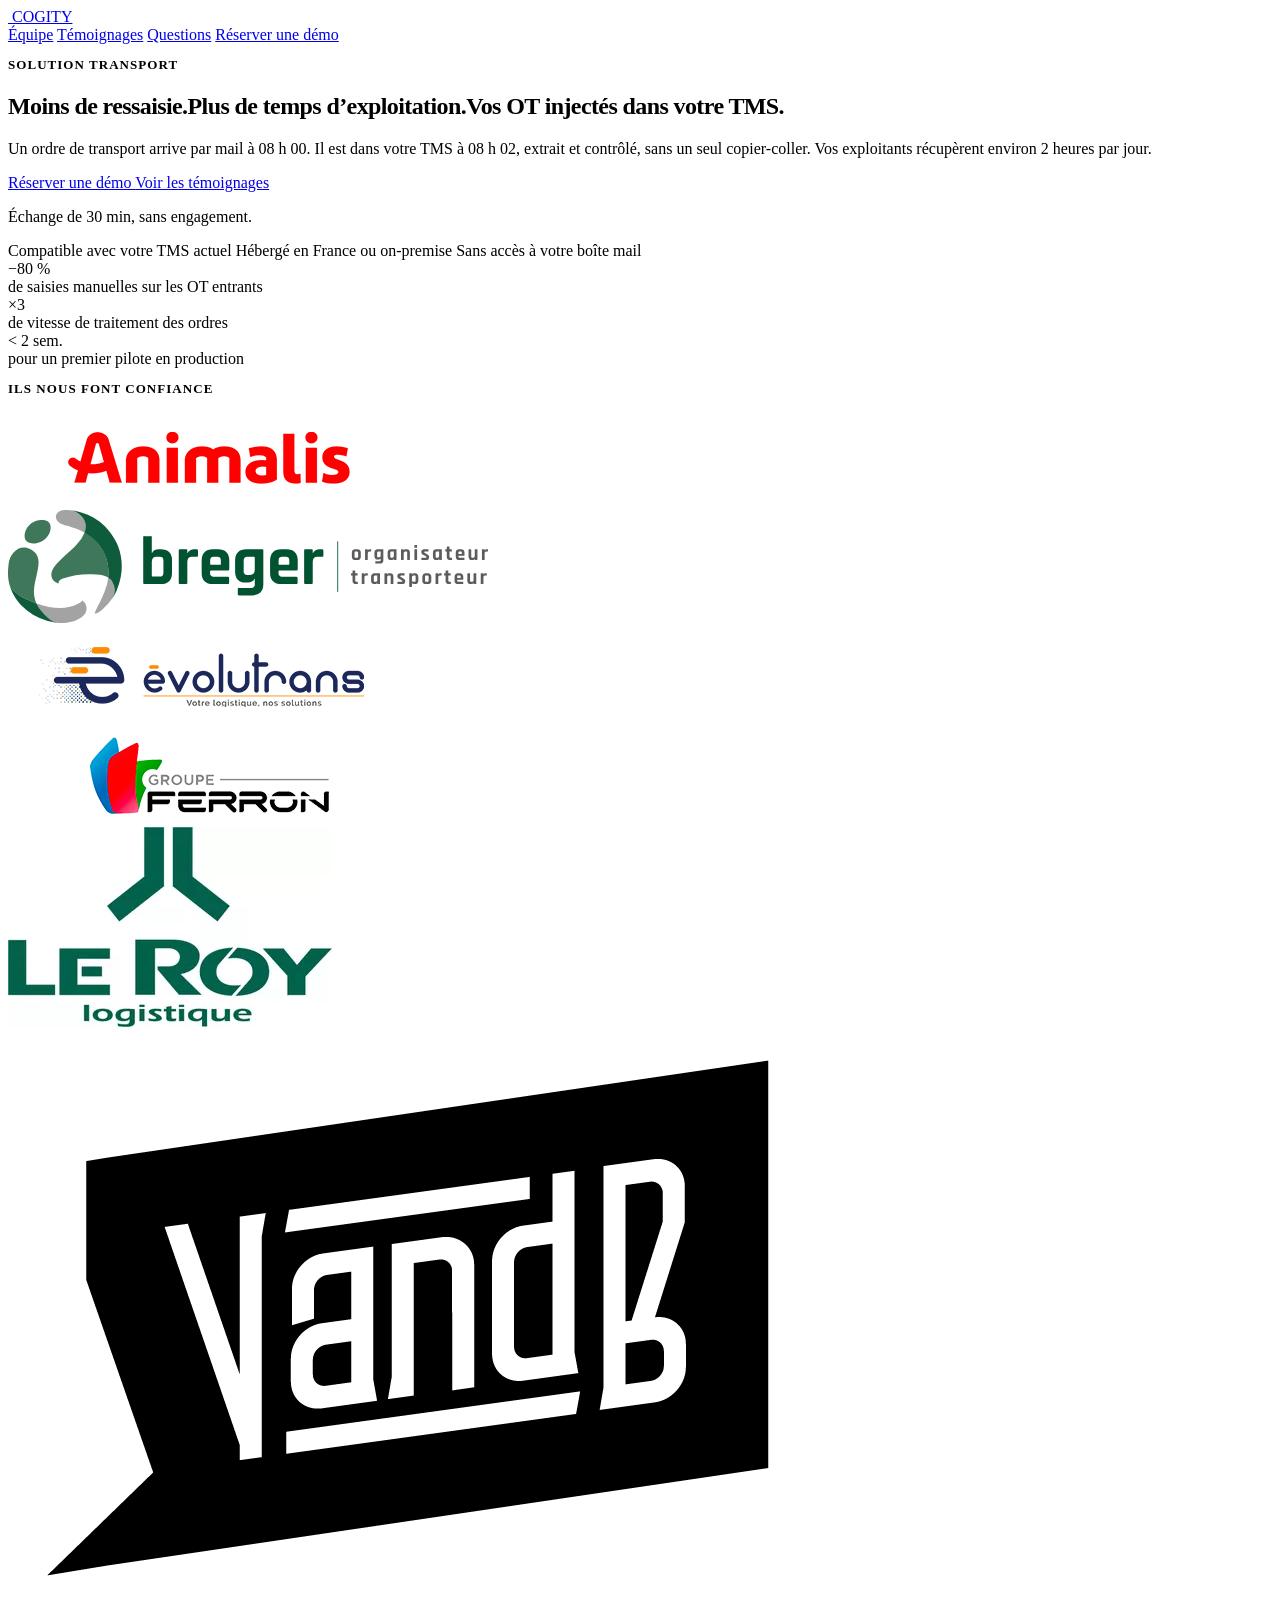
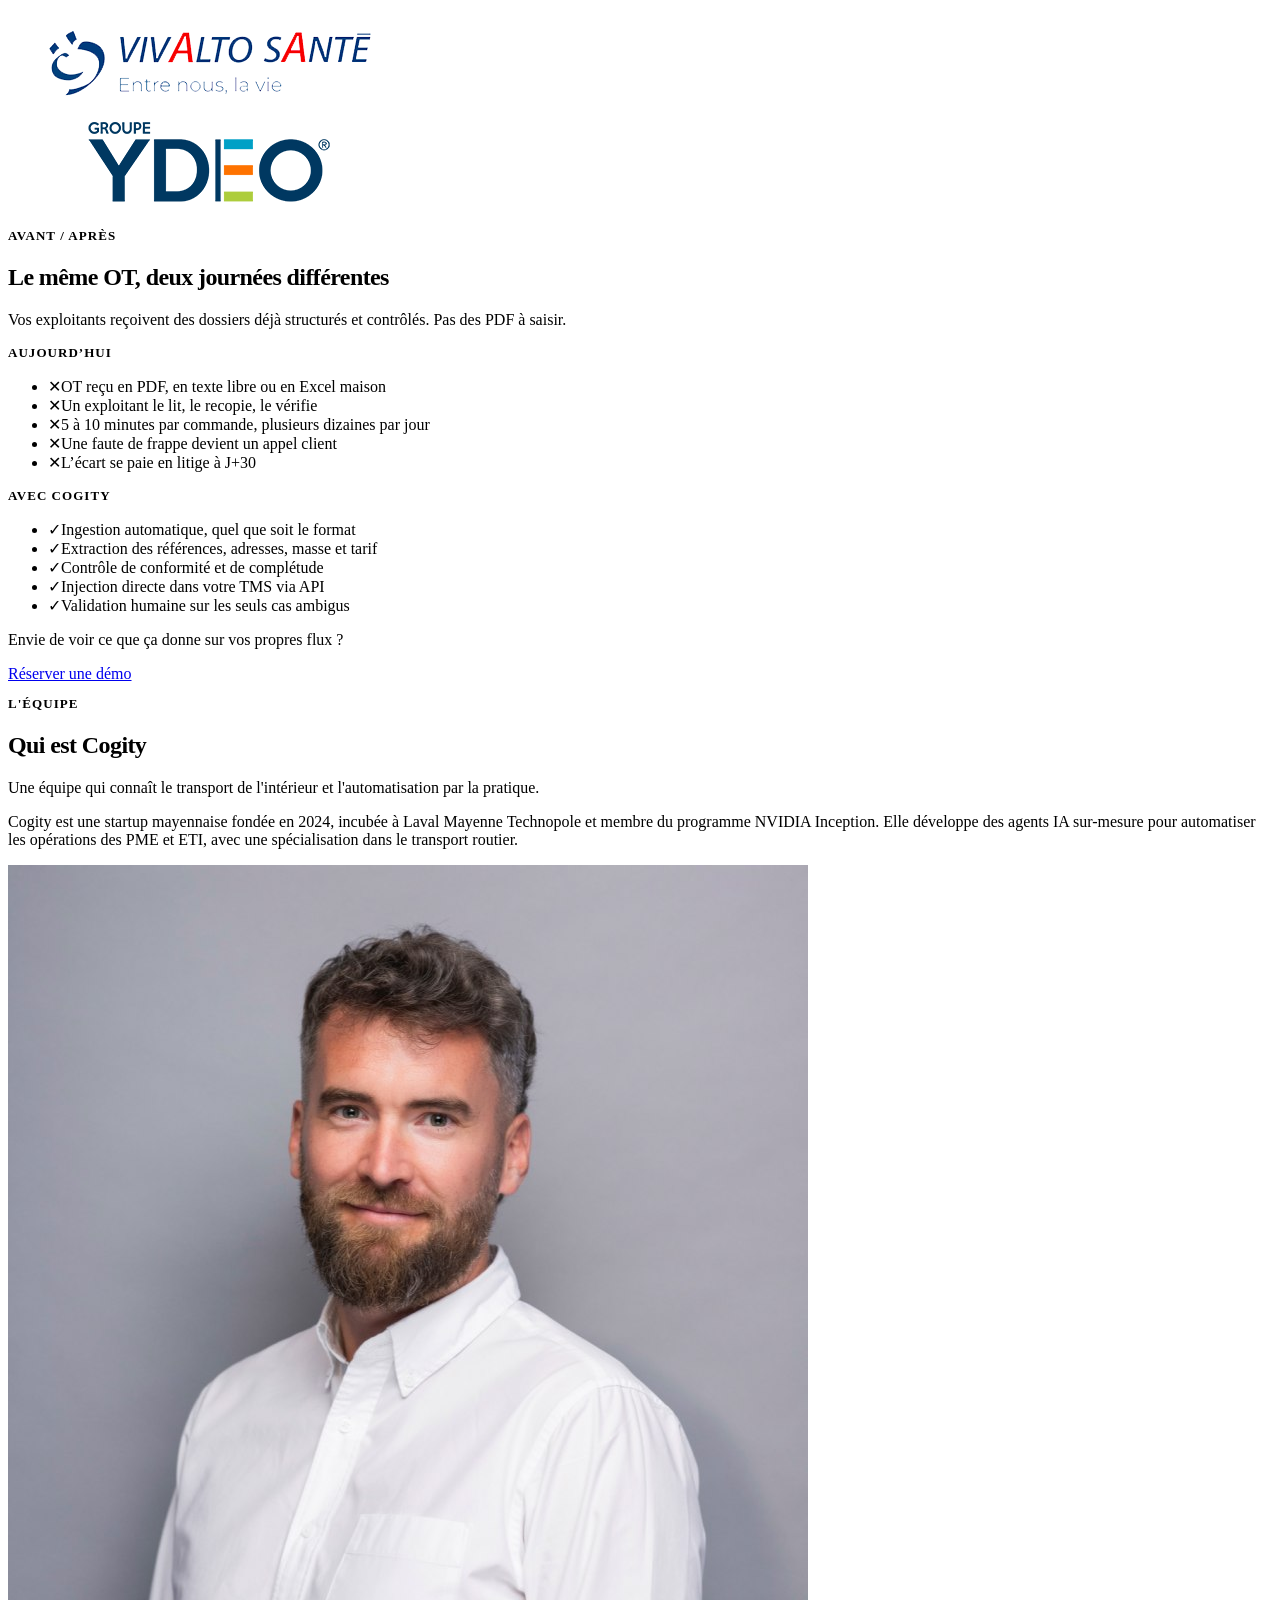
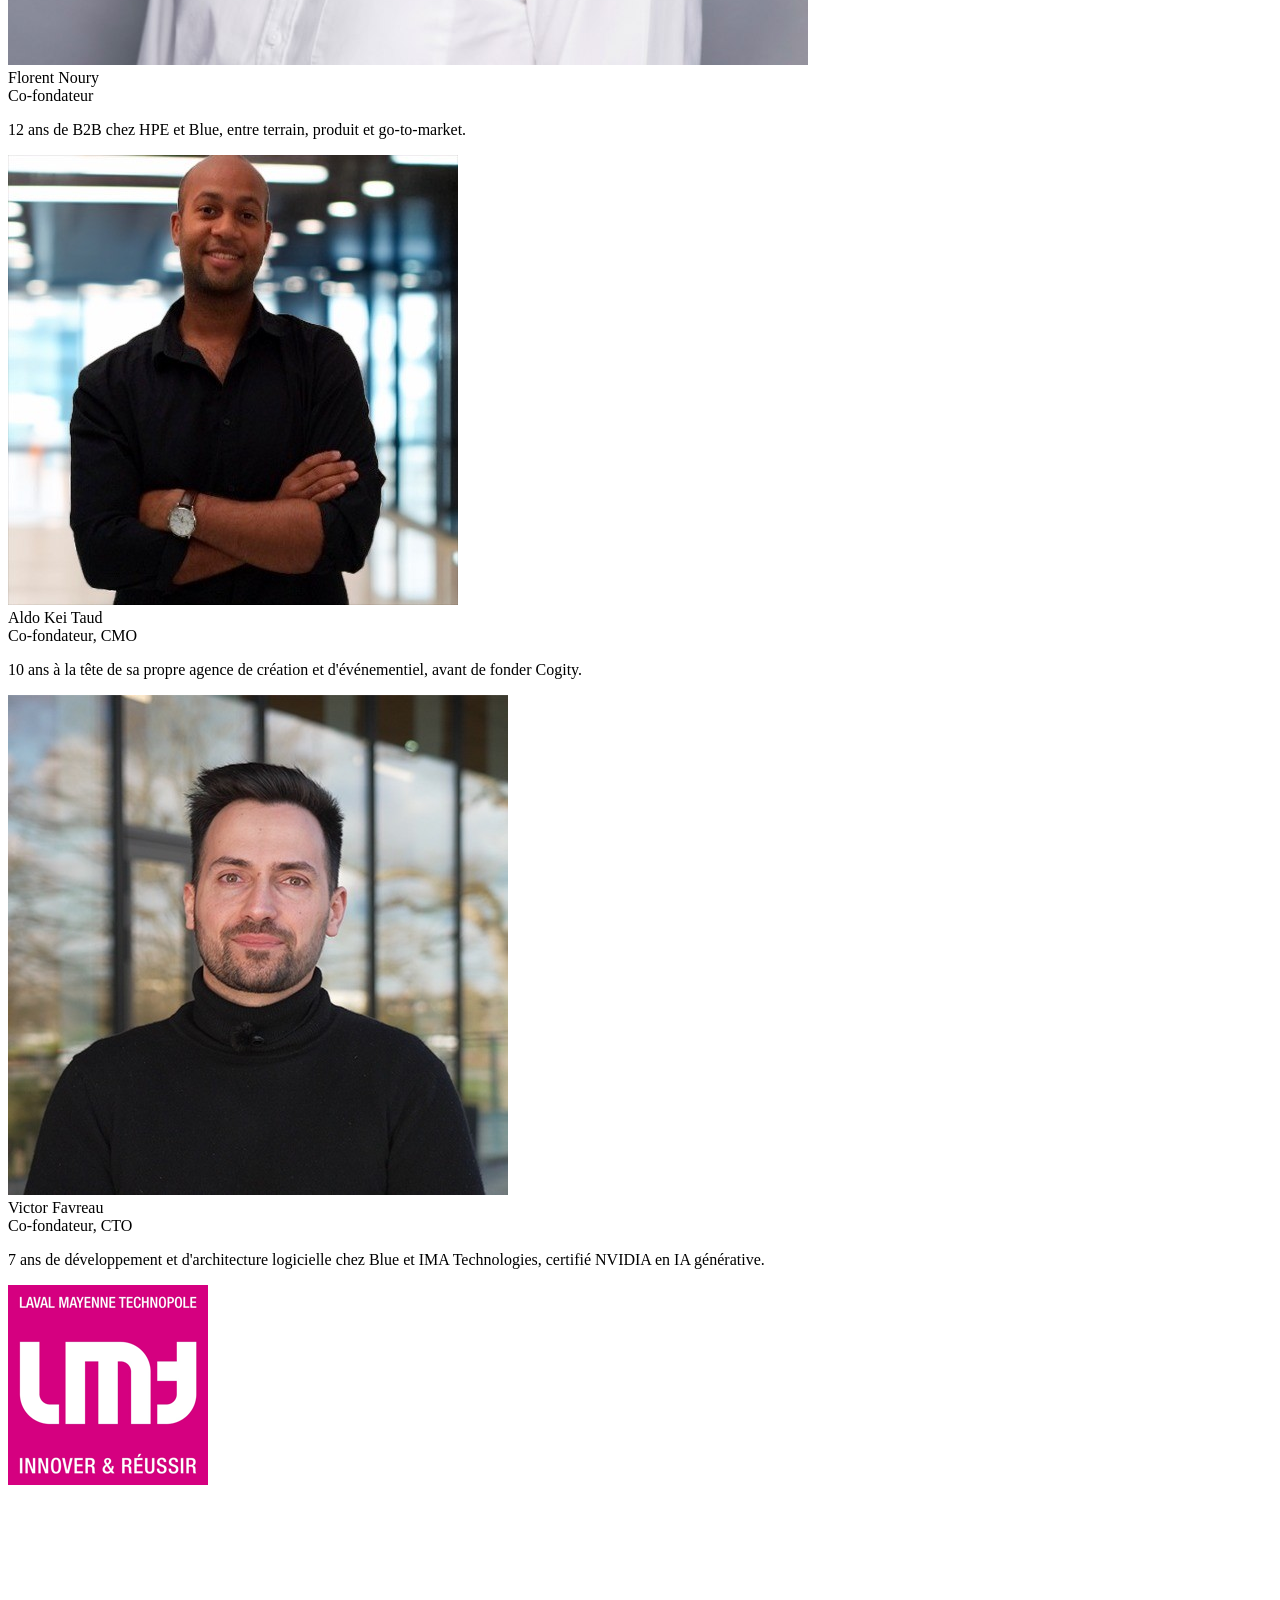
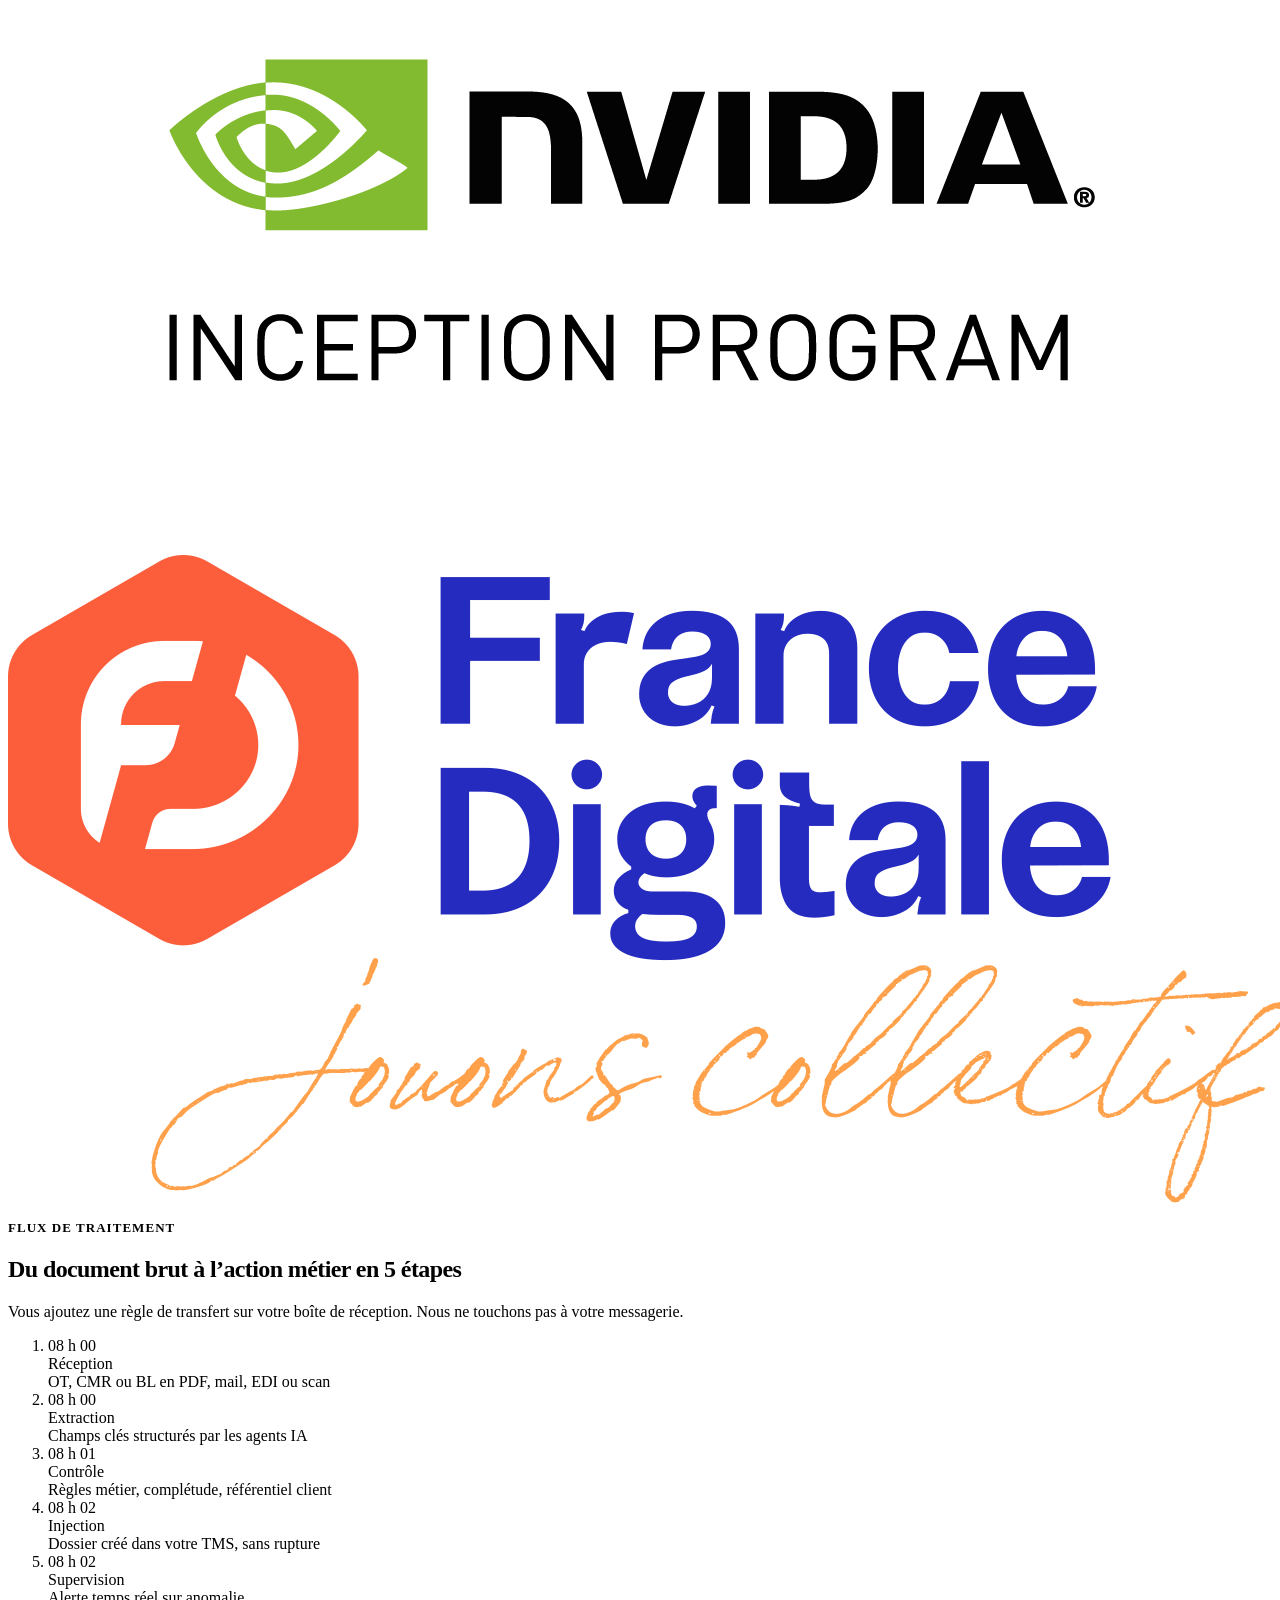
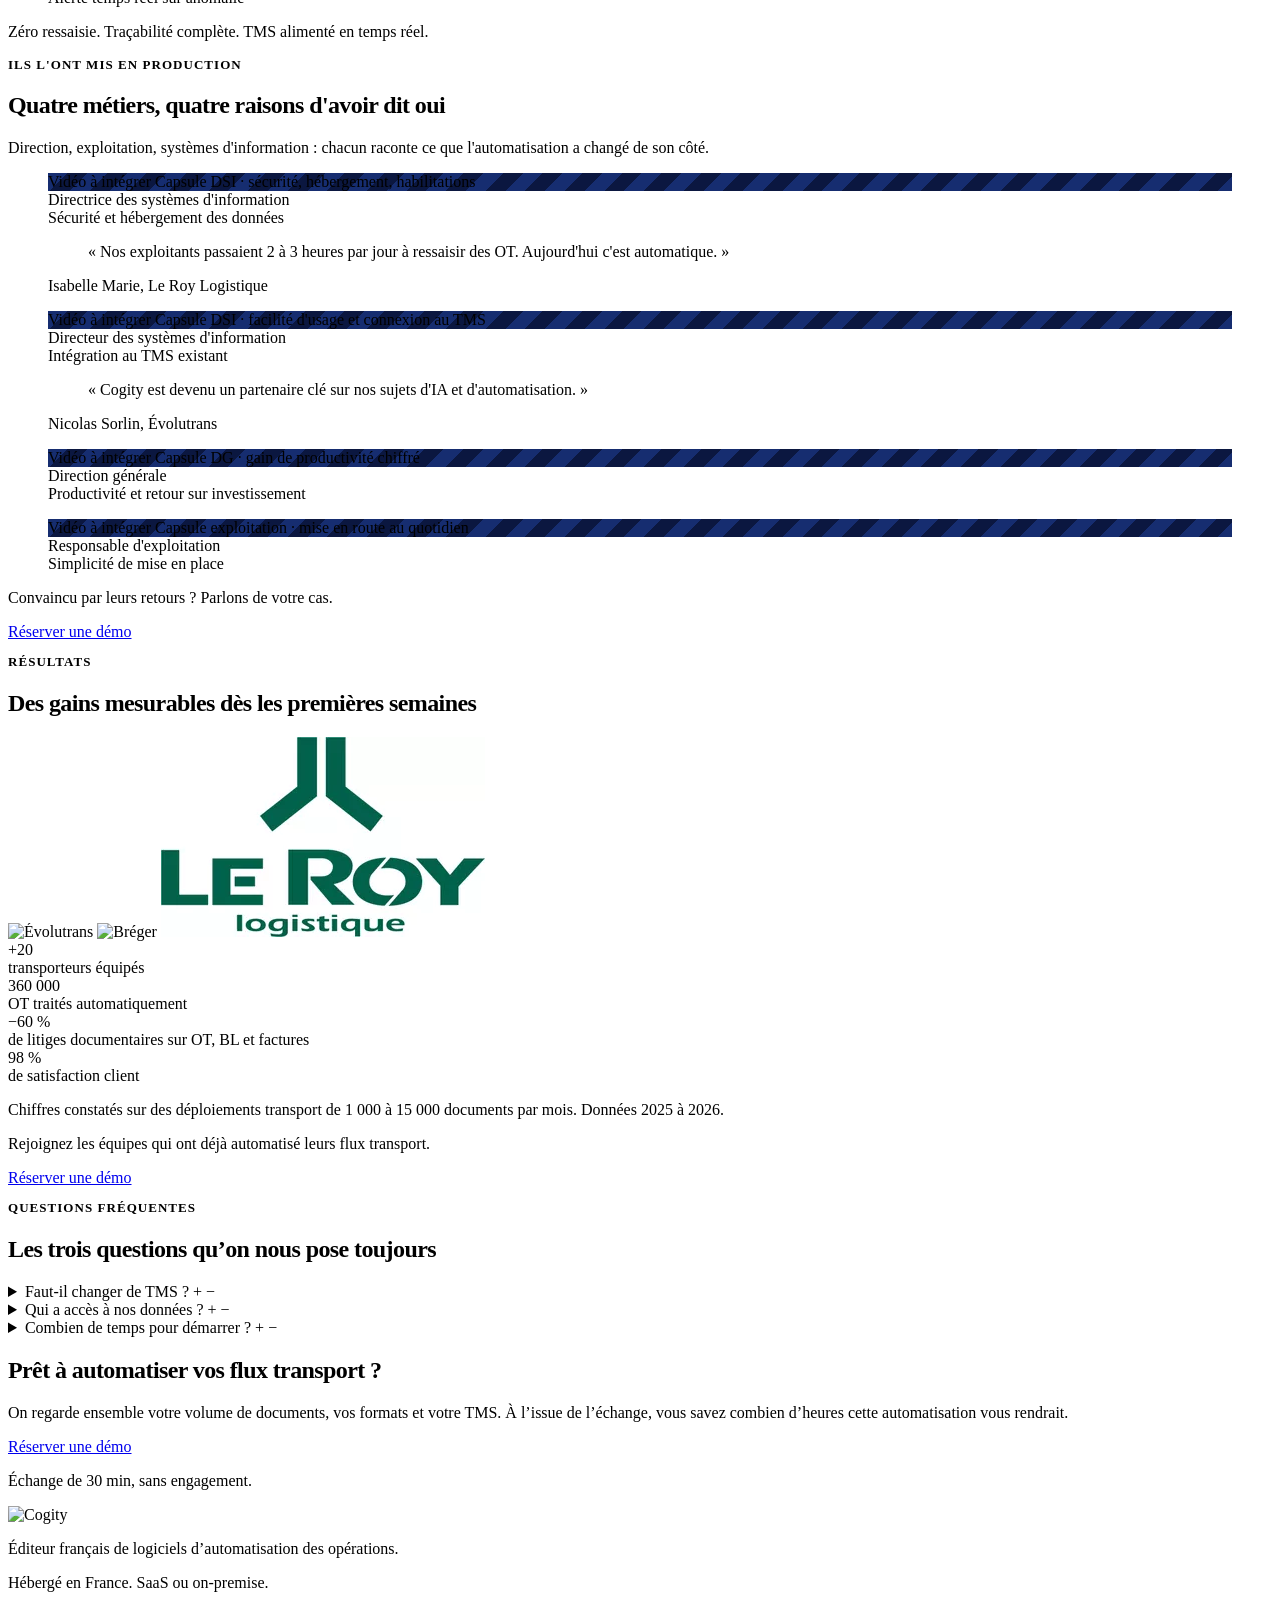
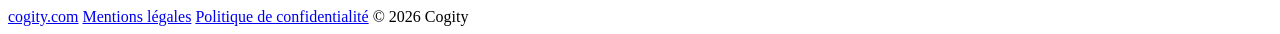
==== index.html @ 7bed0e31 "Remplace les badges texte de réassurance institutionnelle par les vrais logos Laval Mayenne Technopo" ====
<!DOCTYPE html>
<html lang="fr">
<head>
<meta charset="utf-8">
<meta name="viewport" content="width=device-width, initial-scale=1">
<title>Automatisez vos ordres de transport | Cogity</title>
<meta name="description" content="Vos ordres de transport passent du mail au TMS sans ressaisie. 80 % de saisie manuelle en moins, pilote en production en moins de 2 semaines. Réservez une démo de 30 minutes.">
<meta property="og:title" content="Automatisez vos ordres de transport | Cogity">
<meta property="og:description" content="Vos ordres de transport passent du mail au TMS sans ressaisie. Réservez une démo de 30 minutes.">
<meta property="og:image" content="https://cogity.com/cogity-banner.png">
<meta property="og:type" content="website">
<meta property="og:locale" content="fr_FR">
<meta name="twitter:card" content="summary_large_image">
<link rel="icon" href="https://cogity.com/cogity-logo.png">

<link rel="preconnect" href="https://fonts.googleapis.com">
<link rel="preconnect" href="https://fonts.gstatic.com" crossorigin>
<link href="https://fonts.googleapis.com/css2?family=Geist:wght@400..800&display=swap" rel="stylesheet">
<script src="https://cdn.tailwindcss.com"></script>
<script>
/* Tokens repris du site cogity.com : navy-950 #060D28, navy-800 #162D70,
   primary-600 #2540EA, primary-50 #EFF3FF, échelle slate, accent transport #EA580C,
   typographie Geist Sans (variable 400-800, titres en 800 comme le site),
   rayons 8 et 12 px. */
tailwind.config = {
  theme: { extend: {
    colors: {
      navy:      { 950:'#060D28', 900:'#0B1740', 800:'#162D70' },
      primary:   { 700:'#1E34C4', 600:'#2540EA', 500:'#6085FA', 50:'#EFF3FF' },
      slate:     { 900:'#0F172A', 700:'#334155', 600:'#475569', 500:'#64748B', 400:'#94A3B8', 300:'#CBD5E1', 200:'#E2E8F0', 100:'#F1F5F9', 50:'#F8FAFC' },
      transport: '#EA580C',
      valide:    '#059669'
    },
    fontFamily: { sans: ['Geist', 'system-ui', '-apple-system', 'sans-serif'] },
    maxWidth: { lisible: '68ch' }
  }}
}
</script>
<style>
  /* overflow-x reste uniquement sur html : le poser aussi sur body transforme
     body en conteneur de scroll et casse position:sticky sur le header. */
  html { overflow-x: hidden; scroll-behavior: smooth; }
  body { max-width: 100%; }
  /* La graisse des titres est posée en classe utilitaire (font-bold) :
     le preflight Tailwind applique h1-h6 { font-weight: inherit }, et son CSS,
     injecté par le CDN à l'exécution, passe après ce bloc dans la cascade —
     une règle font-weight posée ici sur h1/h2 serait donc écrasée.
     Seul l'interlettrage tient, le preflight ne le réinitialise pas.
     -0.025em = le tracking-tight que le site pose sur chacun de ses titres.
     h3 est hors de la règle : le site ne resserre pas ses h3. */
  h1, h2 { letter-spacing: -0.025em; }
  .eyebrow { font-size: .8125rem; font-weight: 600; letter-spacing: .08em; text-transform: uppercase; }
  /* Trame du hero, reprise du site */
  .trame {
    background-image:
      linear-gradient(rgba(255,255,255,.045) 1px, transparent 1px),
      linear-gradient(90deg, rgba(255,255,255,.045) 1px, transparent 1px);
    background-size: 64px 64px;
  }
  .placeholder-video { background-image: repeating-linear-gradient(135deg, #162D70 0 14px, #0B1740 14px 28px); }
  .reveal { opacity: 0; transform: translateY(16px); transition: opacity .6s ease, transform .6s ease; }
  .reveal.vu { opacity: 1; transform: none; }
  a:focus-visible, button:focus-visible, summary:focus-visible { outline: 2px solid #2540EA; outline-offset: 3px; border-radius: 4px; }
  @media (prefers-reduced-motion: reduce) {
    html { scroll-behavior: auto; }
    .reveal { opacity: 1; transform: none; transition: none; }
  }
</style>
</head>

<body class="bg-white text-slate-900 font-sans antialiased">

<noscript>
  <div class="bg-primary-600 text-white p-4 text-center">
    Activez JavaScript pour afficher cette page, ou écrivez-nous via cogity.com.
  </div>
</noscript>

<div id="app"></div>

<script>
/* ============================================================
   1. DATA  ·  tout le contenu éditorial est ici, et nulle part ailleurs
   ============================================================ */
const DATA = {

  campagne: { nom: "Outreach transport 2026", debut: "2026-09-15" },

  marque: {
    nom: "Cogity",
    logoNoir:  "https://cogity.com/cogity-logo.png",
    logoBlanc: "https://cdn.prod.website-files.com/68a5c3dd07199769270d9899/68bd9f67b84fe73564e8d492_logo-long-white.png",
    site: "https://cogity.com/",
    baseline: "Éditeur français de logiciels d’automatisation des opérations.",
    hebergement: "Hébergé en France. SaaS ou on-premise.",
    mentionsUrl: "https://cogity.com/",
    confidentialiteUrl: "https://cogity.com/"
  },

  cta: {
    libelle: "Réserver une démo",
    url: "https://bookings.cloud.microsoft/book/CogityPrisedecontact@byfragment.com/?ismsaljsauthenabled=true",
    precision: "Échange de 30 min, sans engagement."
  },

  reassurance: {
    texte: "Ils nous font confiance",
    logos: [
      { nom: "Animalis",      url: "assets/logos/animalis.png" },
      { nom: "Bréger",        url: "assets/logos/breger.svg" },
      { nom: "Évolutrans",    url: "assets/logos/evolutrans.png" },
      { nom: "Groupe Ferron", url: "assets/logos/ferron.png" },
      { nom: "Le Roy",        url: "assets/logos/le-roy.png" },
      { nom: "VandB",         url: "assets/logos/vandb.png" },
      { nom: "Vivalto Santé", url: "assets/logos/vivalto-sante.png" },
      { nom: "Groupe Ydeo",   url: "assets/logos/ydeo.png" }
    ]
  },

  hero: {
    eyebrow: "Solution Transport",
    titre: ["Moins de ressaisie.", "Plus de temps d’exploitation.", "Vos OT injectés dans votre TMS."],
    chapo: "Un ordre de transport arrive par mail à 08 h 00. Il est dans votre TMS à 08 h 02, extrait et contrôlé, sans un seul copier-coller. Vos exploitants récupèrent environ 2 heures par jour.",
    ctaSecondaire: { libelle: "Voir les témoignages", ancre: "#temoignages" },
    pills: ["Compatible avec votre TMS actuel", "Hébergé en France ou on-premise", "Sans accès à votre boîte mail"],
    chiffres: [
      { valeur: "−80 %",  libelle: "de saisies manuelles sur les OT entrants" },
      { valeur: "×3",     libelle: "de vitesse de traitement des ordres" },
      { valeur: "< 2 sem.", libelle: "pour un premier pilote en production" }
    ]
  },

  contraste: {
    eyebrow: "Avant / Après",
    titre: "Le même OT, deux journées différentes",
    chapo: "Vos exploitants reçoivent des dossiers déjà structurés et contrôlés. Pas des PDF à saisir.",
    avant: {
      etiquette: "Aujourd’hui",
      lignes: [
        "OT reçu en PDF, en texte libre ou en Excel maison",
        "Un exploitant le lit, le recopie, le vérifie",
        "5 à 10 minutes par commande, plusieurs dizaines par jour",
        "Une faute de frappe devient un appel client",
        "L’écart se paie en litige à J+30"
      ]
    },
    apres: {
      etiquette: "Avec Cogity",
      lignes: [
        "Ingestion automatique, quel que soit le format",
        "Extraction des références, adresses, masse et tarif",
        "Contrôle de conformité et de complétude",
        "Injection directe dans votre TMS via API",
        "Validation humaine sur les seuls cas ambigus"
      ]
    }
  },

  fondateurs: {
    eyebrow: "L'équipe",
    titre: "Qui est Cogity",
    chapo: "Une équipe qui connaît le transport de l'intérieur et l'automatisation par la pratique.",
    presentation: "Cogity est une startup mayennaise fondée en 2024, incubée à Laval Mayenne Technopole et membre du programme NVIDIA Inception. Elle développe des agents IA sur-mesure pour automatiser les opérations des PME et ETI, avec une spécialisation dans le transport routier.",
    /* photoUrl : portrait carré ou vertical. parcours : vérifié à partir
       des profils LinkedIn de chacun. */
    items: [
      {
        nom: "Florent Noury",
        role: "Co-fondateur",
        parcours: "12 ans de B2B chez HPE et Blue, entre terrain, produit et go-to-market.",
        photoUrl: "assets/fondateurs/florent-noury.jpeg"
      },
      {
        nom: "Aldo Kei Taud",
        role: "Co-fondateur, CMO",
        parcours: "10 ans à la tête de sa propre agence de création et d'événementiel, avant de fonder Cogity.",
        photoUrl: "assets/fondateurs/aldo-kei-taud.jpeg"
      },
      {
        nom: "Victor Favreau",
        role: "Co-fondateur, CTO",
        parcours: "7 ans de développement et d'architecture logicielle chez Blue et IMA Technologies, certifié NVIDIA en IA générative.",
        photoUrl: "assets/fondateurs/victor-favreau.jpeg"
      }
    ],
    /* badges : réassurance institutionnelle (incubateur, partenaires). */
    badges: [
      { nom: "Laval Mayenne Technopole", url: "assets/logos/laval-mayenne-technopole.png" },
      { nom: "NVIDIA Inception Program", url: "assets/logos/nvidia-inception.png" },
      { nom: "France Digitale", url: "assets/logos/france-digitale.webp" }
    ]
  },

  flux: {
    eyebrow: "Flux de traitement",
    titre: "Du document brut à l’action métier en 5 étapes",
    chapo: "Vous ajoutez une règle de transfert sur votre boîte de réception. Nous ne touchons pas à votre messagerie.",
    etapes: [
      { heure: "08 h 00", titre: "Réception",   detail: "OT, CMR ou BL en PDF, mail, EDI ou scan" },
      { heure: "08 h 00", titre: "Extraction",  detail: "Champs clés structurés par les agents IA" },
      { heure: "08 h 01", titre: "Contrôle",    detail: "Règles métier, complétude, référentiel client" },
      { heure: "08 h 02", titre: "Injection",   detail: "Dossier créé dans votre TMS, sans rupture" },
      { heure: "08 h 02", titre: "Supervision", detail: "Alerte temps réel sur anomalie" }
    ],
    conclusion: "Zéro ressaisie. Traçabilité complète. TMS alimenté en temps réel."
  },

  temoignages: {
    eyebrow: "Ils l'ont mis en production",
    titre: "Quatre métiers, quatre raisons d'avoir dit oui",
    chapo: "Direction, exploitation, systèmes d'information : chacun raconte ce que l'automatisation a changé de son côté.",
    /* videoUrl : URL d'intégration (YouTube, Vimeo, Loom). Laisser null tant que la
       capsule n'est pas livrée : un cadre d'attente visible s'affiche à la place. */
    items: [
      {
        role: "Directrice des systèmes d'information",
        angle: "Sécurité et hébergement des données",
        citation: "Nos exploitants passaient 2 à 3 heures par jour à ressaisir des OT. Aujourd'hui c'est automatique.",
        auteur: "Isabelle Marie",
        entreprise: "Le Roy Logistique",
        videoUrl: null,
        attente: "Capsule DSI · sécurité, hébergement, habilitations"
      },
      {
        role: "Directeur des systèmes d'information",
        angle: "Intégration au TMS existant",
        citation: "Cogity est devenu un partenaire clé sur nos sujets d'IA et d'automatisation.",
        auteur: "Nicolas Sorlin",
        entreprise: "Évolutrans",
        videoUrl: null,
        attente: "Capsule DSI · facilité d'usage et connexion au TMS"
      },
      {
        role: "Direction générale",
        angle: "Productivité et retour sur investissement",
        citation: "",
        auteur: "",
        entreprise: "",
        videoUrl: null,
        attente: "Capsule DG · gain de productivité chiffré"
      },
      {
        role: "Responsable d'exploitation",
        angle: "Simplicité de mise en place",
        citation: "",
        auteur: "",
        entreprise: "",
        videoUrl: null,
        attente: "Capsule exploitation · mise en route au quotidien"
      }
    ]
  },

  preuve: {
    eyebrow: "Résultats",
    titre: "Des gains mesurables dès les premières semaines",
    logos: [
      { nom: "Évolutrans",        url: "https://cdn.prod.website-files.com/68a5c3dd07199769270d9899/68cc1738c251ccfb9fda7a37_evolutrans.png" },
      { nom: "Bréger",            url: "https://www.breger.fr/wp-content/uploads/2024/07/logo-breger-1.svg" },
      { nom: "Le Roy Logistique", url: "assets/logos/le-roy.png" }
    ],
    chiffres: [
      { valeur: "+20",     libelle: "transporteurs équipés" },
      { valeur: "360 000", libelle: "OT traités automatiquement" },
      { valeur: "−60 %",   libelle: "de litiges documentaires sur OT, BL et factures" },
      { valeur: "98 %",    libelle: "de satisfaction client" }
    ],
    note: "Chiffres constatés sur des déploiements transport de 1 000 à 15 000 documents par mois. Données 2025 à 2026."
  },

  faq: {
    eyebrow: "Questions fréquentes",
    titre: "Les trois questions qu’on nous pose toujours",
    items: [
      {
        q: "Faut-il changer de TMS ?",
        r: "Non. Cogity s’intègre nativement avec les principaux TMS du marché : Akanea, Hardis, Transwide, Generix, MyTower, Wiilog et d’autres. Si votre TMS dispose d’une API ou d’un connecteur EDI, l’intégration est possible. Nous ne remplaçons rien, nous alimentons ce que vous utilisez déjà."
      },
      {
        q: "Qui a accès à nos données ?",
        r: "Personne d’autre que vous. Les documents sont traités en France ou dans l’Union européenne, avec des rôles et habilitations par utilisateur et un journal d’audit opposable en cas de litige. Nous n’accédons jamais à votre boîte mail : vous mettez en place une règle de transfert vers une adresse dédiée."
      },
      {
        q: "Combien de temps pour démarrer ?",
        r: "Moins de deux semaines pour un premier pilote en production, sans refonte de votre système d’information. On commence par le flux qui vous coûte le plus cher, en général les OT entrants."
      }
    ]
  },

  final: {
    titre: "Prêt à automatiser vos flux transport ?",
    chapo: "On regarde ensemble votre volume de documents, vos formats et votre TMS. À l’issue de l’échange, vous savez combien d’heures cette automatisation vous rendrait."
  },

  /* Aucun identifiant en dur. Les tags ne se chargent qu'après consentement. */
  tracking: { gtmId: "", metaPixelId: "" }
};

/* ============================================================
   2. RENDU  ·  le code lit la data, jamais l'inverse
   ============================================================ */
const e = (s) => String(s).replace(/&/g,'&amp;').replace(/</g,'&lt;').replace(/>/g,'&gt;').replace(/"/g,'&quot;');

const ctaBleu = (extra = "px-6 py-3.5 text-base") => `
  <a href="${e(DATA.cta.url)}" target="_blank" rel="noopener" data-cta
     class="inline-flex items-center justify-center gap-2 bg-primary-600 hover:bg-primary-700 text-white font-semibold rounded-lg transition-colors ${extra}">
    ${e(DATA.cta.libelle)}
  </a>`;

const ctaMilieu = (texte) => `
<section class="bg-slate-50 border-y border-slate-200 py-14">
  <div class="max-w-3xl mx-auto px-4 sm:px-6 lg:px-8 text-center">
    <p class="reveal text-lg font-semibold text-slate-900">${e(texte)}</p>
    <div class="reveal mt-6">${ctaBleu("px-6 py-3.5 text-base")}</div>
  </div>
</section>`;

const titreSection = (eyebrow, titre, chapo, sombre = false) => `
  <p class="eyebrow reveal ${sombre ? 'text-primary-500' : 'text-primary-600'}">${e(eyebrow)}</p>
  <h2 class="reveal mt-4 text-3xl md:text-4xl font-bold ${sombre ? 'text-white' : 'text-slate-900'}">${e(titre)}</h2>
  ${chapo ? `<p class="reveal mt-5 mx-auto max-w-2xl text-lg ${sombre ? 'text-slate-300' : 'text-slate-600'} leading-relaxed">${e(chapo)}</p>` : ``}`;

const header = () => `
<header class="sticky top-0 z-50 bg-white/95 backdrop-blur border-b border-slate-200">
  <div class="max-w-7xl mx-auto px-4 sm:px-6 lg:px-8 h-16 flex items-center justify-between gap-4">
    <a href="${e(DATA.marque.site)}" target="_blank" rel="noopener" class="flex items-center gap-2.5">
      <img src="${e(DATA.marque.logoNoir)}" alt="" class="h-7 w-auto">
      <span class="text-lg font-bold tracking-tight">COGITY</span>
    </a>
    <div class="flex items-center gap-6">
      <a href="#fondateurs" class="hidden md:inline text-sm text-slate-700 hover:text-primary-600">Équipe</a>
      <a href="#temoignages" class="hidden md:inline text-sm text-slate-700 hover:text-primary-600">Témoignages</a>
      <a href="#faq" class="hidden md:inline text-sm text-slate-700 hover:text-primary-600">Questions</a>
      ${ctaBleu("px-4 py-2 text-sm")}
    </div>
  </div>
</header>`;

const hero = () => `
<section class="relative overflow-hidden bg-navy-950">
  <div class="absolute inset-0 trame"></div>
  <div class="relative max-w-7xl mx-auto px-4 sm:px-6 lg:px-8 pt-16 pb-20 text-center">
    <p class="eyebrow text-primary-500">${e(DATA.hero.eyebrow)}</p>
    <h1 class="mt-6 mx-auto max-w-5xl text-4xl/[1.1] sm:text-5xl/none md:text-6xl/none font-bold text-white">
      ${DATA.hero.titre.map(l => `<span class="block">${e(l)}</span>`).join("")}
    </h1>
    <p class="mt-8 mx-auto max-w-2xl text-lg text-slate-300 leading-relaxed">${e(DATA.hero.chapo)}</p>
    <div class="mt-10 flex flex-wrap justify-center gap-4">
      ${ctaBleu("px-6 py-3.5 text-base")}
      <a href="${e(DATA.hero.ctaSecondaire.ancre)}"
         class="inline-flex items-center justify-center px-6 py-3.5 rounded-lg border border-white/25 text-white font-semibold hover:bg-white/10 transition-colors">
        ${e(DATA.hero.ctaSecondaire.libelle)}
      </a>
    </div>
    <p class="mt-4 text-sm text-slate-400">${e(DATA.cta.precision)}</p>
    <div class="mt-10 flex flex-wrap justify-center gap-3">
      ${DATA.hero.pills.map(p => `
        <span class="rounded-full bg-white/10 px-4 py-2 text-sm font-medium text-slate-200">${e(p)}</span>`).join("")}
    </div>
    <div class="mt-16 grid grid-cols-1 sm:grid-cols-3 gap-10 border-t border-white/10 pt-12">
      ${DATA.hero.chiffres.map(c => `
        <div>
          <div class="text-4xl font-extrabold text-white">${e(c.valeur)}</div>
          <div class="mt-2 text-sm text-slate-400 leading-snug">${e(c.libelle)}</div>
        </div>`).join("")}
    </div>
  </div>
</section>`;

const reassurance = () => `
<section class="bg-white border-y border-slate-200 py-12">
  <div class="max-w-7xl mx-auto px-4 sm:px-6 lg:px-8">
    <p class="reveal eyebrow text-center text-slate-500">${e(DATA.reassurance.texte)}</p>
    <div class="reveal mt-8 grid grid-cols-2 sm:grid-cols-4 gap-x-10 gap-y-8 place-items-center">
      ${DATA.reassurance.logos.map(l => l.url
        ? `<div class="h-12 w-32 flex items-center justify-center">
             <img src="${e(l.url)}" alt="${e(l.nom)}" class="max-h-full max-w-full object-contain grayscale opacity-70 hover:opacity-100 hover:grayscale-0 transition">
           </div>`
        : `<span class="h-10 flex items-center rounded-lg border border-dashed border-transport px-4 text-sm text-transport">Logo ${e(l.nom)} à fournir</span>`
      ).join("")}
    </div>
  </div>
</section>`;

const contraste = () => `
<section class="bg-white py-20 lg:py-24">
  <div class="max-w-7xl mx-auto px-4 sm:px-6 lg:px-8">
    <div class="text-center">${titreSection(DATA.contraste.eyebrow, DATA.contraste.titre, DATA.contraste.chapo)}</div>
    <div class="mt-14 grid md:grid-cols-2 gap-6">
      <div class="reveal rounded-xl border border-slate-200 bg-slate-50 p-8">
        <div class="eyebrow text-slate-500">${e(DATA.contraste.avant.etiquette)}</div>
        <ul class="mt-6 space-y-4">
          ${DATA.contraste.avant.lignes.map(l => `
            <li class="flex gap-3 text-slate-600"><span class="text-transport font-semibold">✕</span><span>${e(l)}</span></li>`).join("")}
        </ul>
      </div>
      <div class="reveal rounded-xl border-l-4 border-l-primary-600 border border-slate-200 bg-primary-50 p-8">
        <div class="eyebrow text-primary-600">${e(DATA.contraste.apres.etiquette)}</div>
        <ul class="mt-6 space-y-4">
          ${DATA.contraste.apres.lignes.map(l => `
            <li class="flex gap-3 text-slate-700"><span class="text-valide font-semibold">✓</span><span>${e(l)}</span></li>`).join("")}
        </ul>
      </div>
    </div>
  </div>
</section>`;

const fondateurs = () => {
  const n = DATA.fondateurs.items.length;
  const grille = n >= 3 ? "sm:grid-cols-2 lg:grid-cols-3" : "sm:grid-cols-2 max-w-3xl mx-auto";
  return `
<section id="fondateurs" class="bg-white py-20 lg:py-24">
  <div class="max-w-7xl mx-auto px-4 sm:px-6 lg:px-8">
    <div class="text-center">${titreSection(DATA.fondateurs.eyebrow, DATA.fondateurs.titre, DATA.fondateurs.chapo)}</div>
    <p class="reveal mt-6 max-w-3xl mx-auto text-center text-slate-600 leading-relaxed">${e(DATA.fondateurs.presentation)}</p>
    <div class="mt-14 grid gap-8 ${grille}">
      ${DATA.fondateurs.items.map(f => `
        <div class="reveal rounded-xl border border-slate-200 bg-white p-8 text-center">
          ${f.photoUrl
            ? `<img src="${e(f.photoUrl)}" alt="${e(f.nom)}" class="mx-auto h-28 w-28 rounded-full object-cover">`
            : `<div class="mx-auto h-28 w-28 rounded-full border-2 border-dashed border-transport bg-navy-950 flex items-center justify-center">
                 <span class="text-xs font-semibold text-transport leading-tight px-2">Photo à fournir</span>
               </div>`}
          <div class="mt-6 font-semibold text-slate-900 text-lg">${e(f.nom)}</div>
          <div class="mt-1 text-sm text-primary-600 font-medium">${e(f.role)}</div>
          <p class="mt-4 text-sm text-slate-600 leading-relaxed">${e(f.parcours)}</p>
        </div>`).join("")}
    </div>
    <div class="reveal mt-10 flex flex-wrap items-center justify-center gap-6">
      ${DATA.fondateurs.badges.map(b => `
        <span class="h-12 w-32 flex items-center justify-center">
          <img src="${e(b.url)}" alt="${e(b.nom)}" class="max-h-full max-w-full object-contain grayscale opacity-70 hover:opacity-100 hover:grayscale-0 transition">
        </span>`).join("")}
    </div>
  </div>
</section>`;
};

const flux = () => `
<section class="bg-slate-50 border-y border-slate-200 py-20 lg:py-24">
  <div class="max-w-7xl mx-auto px-4 sm:px-6 lg:px-8">
    <div class="text-center">${titreSection(DATA.flux.eyebrow, DATA.flux.titre, DATA.flux.chapo)}</div>
    <ol class="mt-14 grid gap-4 md:grid-cols-5">
      ${DATA.flux.etapes.map(s => `
        <li class="reveal rounded-xl border border-slate-200 bg-white p-6">
          <div class="font-semibold text-primary-600 tabular-nums">${e(s.heure)}</div>
          <div class="mt-3 font-semibold text-slate-900">${e(s.titre)}</div>
          <div class="mt-2 text-sm text-slate-600 leading-relaxed">${e(s.detail)}</div>
        </li>`).join("")}
    </ol>
    <p class="reveal mt-8 text-center text-slate-700 font-medium">${e(DATA.flux.conclusion)}</p>
  </div>
</section>`;

const temoignages = () => `
<section id="temoignages" class="bg-white py-20 lg:py-24">
  <div class="max-w-7xl mx-auto px-4 sm:px-6 lg:px-8">
    <div class="text-center">${titreSection(DATA.temoignages.eyebrow, DATA.temoignages.titre, DATA.temoignages.chapo)}</div>
    <div class="mt-14 grid md:grid-cols-2 gap-8">
      ${DATA.temoignages.items.map(t => `
        <figure class="reveal rounded-xl border border-slate-200 overflow-hidden bg-white">
          <div class="aspect-video bg-navy-900">
            ${t.videoUrl
              ? `<iframe src="${e(t.videoUrl)}" title="Témoignage ${e(t.role)}" class="w-full h-full" loading="lazy" allowfullscreen frameborder="0"></iframe>`
              : `<div class="placeholder-video w-full h-full flex flex-col items-center justify-center text-center p-6">
                   <span class="rounded-full bg-transport px-3 py-1 text-xs font-semibold text-white">Vidéo à intégrer</span>
                   <span class="mt-4 max-w-xs text-sm text-slate-200">${e(t.attente)}</span>
                 </div>`}
          </div>
          <figcaption class="p-7">
            <div class="font-semibold text-slate-900">${e(t.role)}</div>
            <div class="mt-1 text-sm text-primary-600 font-medium">${e(t.angle)}</div>
            ${t.citation ? `<blockquote class="mt-4 text-slate-600 leading-relaxed">« ${e(t.citation)} »</blockquote>` : ``}
            ${t.auteur ? `<div class="mt-4 text-sm text-slate-500">${e(t.auteur)}, ${e(t.entreprise)}</div>` : ``}
          </figcaption>
        </figure>`).join("")}
    </div>
  </div>
</section>`;

const preuve = () => `
<section class="bg-navy-950 py-20 lg:py-24">
  <div class="max-w-7xl mx-auto px-4 sm:px-6 lg:px-8">
    <div class="text-center">${titreSection(DATA.preuve.eyebrow, DATA.preuve.titre, "", true)}</div>
    <div class="mt-12 flex flex-wrap items-center justify-center gap-6">
      ${DATA.preuve.logos.map(l => l.url
        ? `<span class="h-14 w-36 flex items-center justify-center rounded-lg bg-white px-4 py-2">
             <img src="${e(l.url)}" alt="${e(l.nom)}" class="max-h-full max-w-full object-contain">
           </span>`
        : `<span class="h-10 flex items-center rounded-lg border border-dashed border-transport px-4 text-sm text-transport">Logo ${e(l.nom)} à fournir</span>`
      ).join("")}
    </div>
    <div class="mt-14 grid grid-cols-2 lg:grid-cols-4 gap-10 border-t border-white/10 pt-12">
      ${DATA.preuve.chiffres.map(c => `
        <div class="reveal text-center">
          <div class="text-3xl lg:text-4xl font-extrabold text-white">${e(c.valeur)}</div>
          <div class="mt-2 text-sm text-slate-400 leading-snug">${e(c.libelle)}</div>
        </div>`).join("")}
    </div>
    <p class="mt-10 text-center text-xs text-slate-500">${e(DATA.preuve.note)}</p>
  </div>
</section>`;

const faq = () => `
<section id="faq" class="bg-white py-20 lg:py-24">
  <div class="max-w-7xl mx-auto px-4 sm:px-6 lg:px-8">
    <div class="text-center">${titreSection(DATA.faq.eyebrow, DATA.faq.titre, "")}</div>
    <div class="mt-12 mx-auto max-w-3xl">
      ${DATA.faq.items.map(f => `
        <details class="reveal group border-b border-slate-200 py-6">
          <summary class="flex cursor-pointer list-none items-start justify-between gap-6 text-lg font-semibold">
            ${e(f.q)}
            <span class="text-primary-600 text-2xl leading-none group-open:hidden">+</span>
            <span class="hidden text-primary-600 text-2xl leading-none group-open:inline">−</span>
          </summary>
          <p class="mt-4 text-slate-600 leading-relaxed">${e(f.r)}</p>
        </details>`).join("")}
    </div>
  </div>
</section>`;

const final = () => `
<section class="relative overflow-hidden bg-navy-800 py-20 lg:py-24">
  <div class="absolute inset-0 trame"></div>
  <div class="relative max-w-7xl mx-auto px-4 sm:px-6 lg:px-8 text-center">
    <h2 class="text-3xl md:text-4xl font-bold text-white">${e(DATA.final.titre)}</h2>
    <p class="mt-6 mx-auto max-w-2xl text-lg text-slate-200 leading-relaxed">${e(DATA.final.chapo)}</p>
    <div class="mt-10">${ctaBleu("px-8 py-4 text-base")}</div>
    <p class="mt-4 text-sm text-slate-300">${e(DATA.cta.precision)}</p>
  </div>
</section>`;

const footer = () => `
<footer class="bg-navy-950 py-14 text-slate-400">
  <div class="max-w-7xl mx-auto px-4 sm:px-6 lg:px-8 flex flex-col md:flex-row md:items-end justify-between gap-8">
    <div>
      <img src="${e(DATA.marque.logoBlanc)}" alt="${e(DATA.marque.nom)}" class="h-8 w-auto">
      <p class="mt-5 text-sm">${e(DATA.marque.baseline)}</p>
      <p class="text-sm">${e(DATA.marque.hebergement)}</p>
    </div>
    <div class="flex flex-wrap gap-x-8 gap-y-2 text-sm">
      <a href="${e(DATA.marque.site)}" target="_blank" rel="noopener" class="hover:text-white">cogity.com</a>
      <a href="${e(DATA.marque.mentionsUrl)}" target="_blank" rel="noopener" class="hover:text-white">Mentions légales</a>
      <a href="${e(DATA.marque.confidentialiteUrl)}" target="_blank" rel="noopener" class="hover:text-white">Politique de confidentialité</a>
      <span>© ${new Date().getFullYear()} ${e(DATA.marque.nom)}</span>
    </div>
  </div>
</footer>`;

document.getElementById('app').innerHTML =
  header() + `<main>` + hero() + reassurance() + contraste()
  + ctaMilieu("Envie de voir ce que ça donne sur vos propres flux ?")
  + fondateurs()
  + flux() + temoignages()
  + ctaMilieu("Convaincu par leurs retours ? Parlons de votre cas.")
  + preuve()
  + ctaMilieu("Rejoignez les équipes qui ont déjà automatisé leurs flux transport.")
  + faq() + final() + `</main>` + footer();

/* ============================================================
   3. COMPORTEMENTS
   ============================================================ */
const obs = new IntersectionObserver((entrees) => {
  entrees.forEach(x => { if (x.isIntersecting) { x.target.classList.add('vu'); obs.unobserve(x.target); } });
}, { threshold: 0.12 });
document.querySelectorAll('.reveal').forEach(el => obs.observe(el));

const utm = {};
new URLSearchParams(location.search).forEach((v, k) => { if (k.startsWith('utm_')) utm[k] = v; });

window.dataLayer = window.dataLayer || [];
document.querySelectorAll('[data-cta]').forEach(a => {
  a.addEventListener('click', () => {
    window.dataLayer.push({
      event: 'demo_click',
      campaign: DATA.campagne.nom,
      source_url: location.href,
      timestamp: new Date().toISOString(),
      ...utm
    });
  });
});

/* ============================================================
   4. CONSENTEMENT ET TAGS
   ============================================================ */
function chargerTags() {
  if (DATA.tracking.gtmId) {
    (function(w,d,s,l,i){w[l]=w[l]||[];w[l].push({'gtm.start':new Date().getTime(),event:'gtm.js'});
    var f=d.getElementsByTagName(s)[0],j=d.createElement(s);j.async=true;
    j.src='https://www.googletagmanager.com/gtm.js?id='+i;f.parentNode.insertBefore(j,f);})
    (window,document,'script','dataLayer',DATA.tracking.gtmId);
  }
}

(function banniere() {
  if (!DATA.tracking.gtmId && !DATA.tracking.metaPixelId) return;
  const choix = localStorage.getItem('cogity_consent');
  if (choix === 'ok') { chargerTags(); return; }
  if (choix === 'non') return;

  const b = document.createElement('div');
  b.className = 'fixed bottom-0 inset-x-0 z-50 border-t border-slate-200 bg-white p-5 shadow-lg';
  b.innerHTML = `
    <div class="max-w-7xl mx-auto flex flex-col md:flex-row md:items-center justify-between gap-4">
      <p class="text-sm text-slate-600 max-w-lisible">
        Nous utilisons des cookies de mesure d’audience pour savoir quelles pages sont consultées.
        Aucun cookie n’est déposé sans votre accord.
      </p>
      <div class="flex gap-3 shrink-0">
        <button data-refus class="rounded-lg border border-slate-300 px-5 py-2.5 text-sm font-medium">Refuser</button>
        <button data-accord class="rounded-lg bg-primary-600 px-5 py-2.5 text-sm font-semibold text-white">Accepter</button>
      </div>
    </div>`;
  document.body.appendChild(b);
  b.querySelector('[data-accord]').onclick = () => { localStorage.setItem('cogity_consent','ok'); chargerTags(); b.remove(); };
  b.querySelector('[data-refus]').onclick  = () => { localStorage.setItem('cogity_consent','non'); b.remove(); };
})();
</script>
</body>
</html>
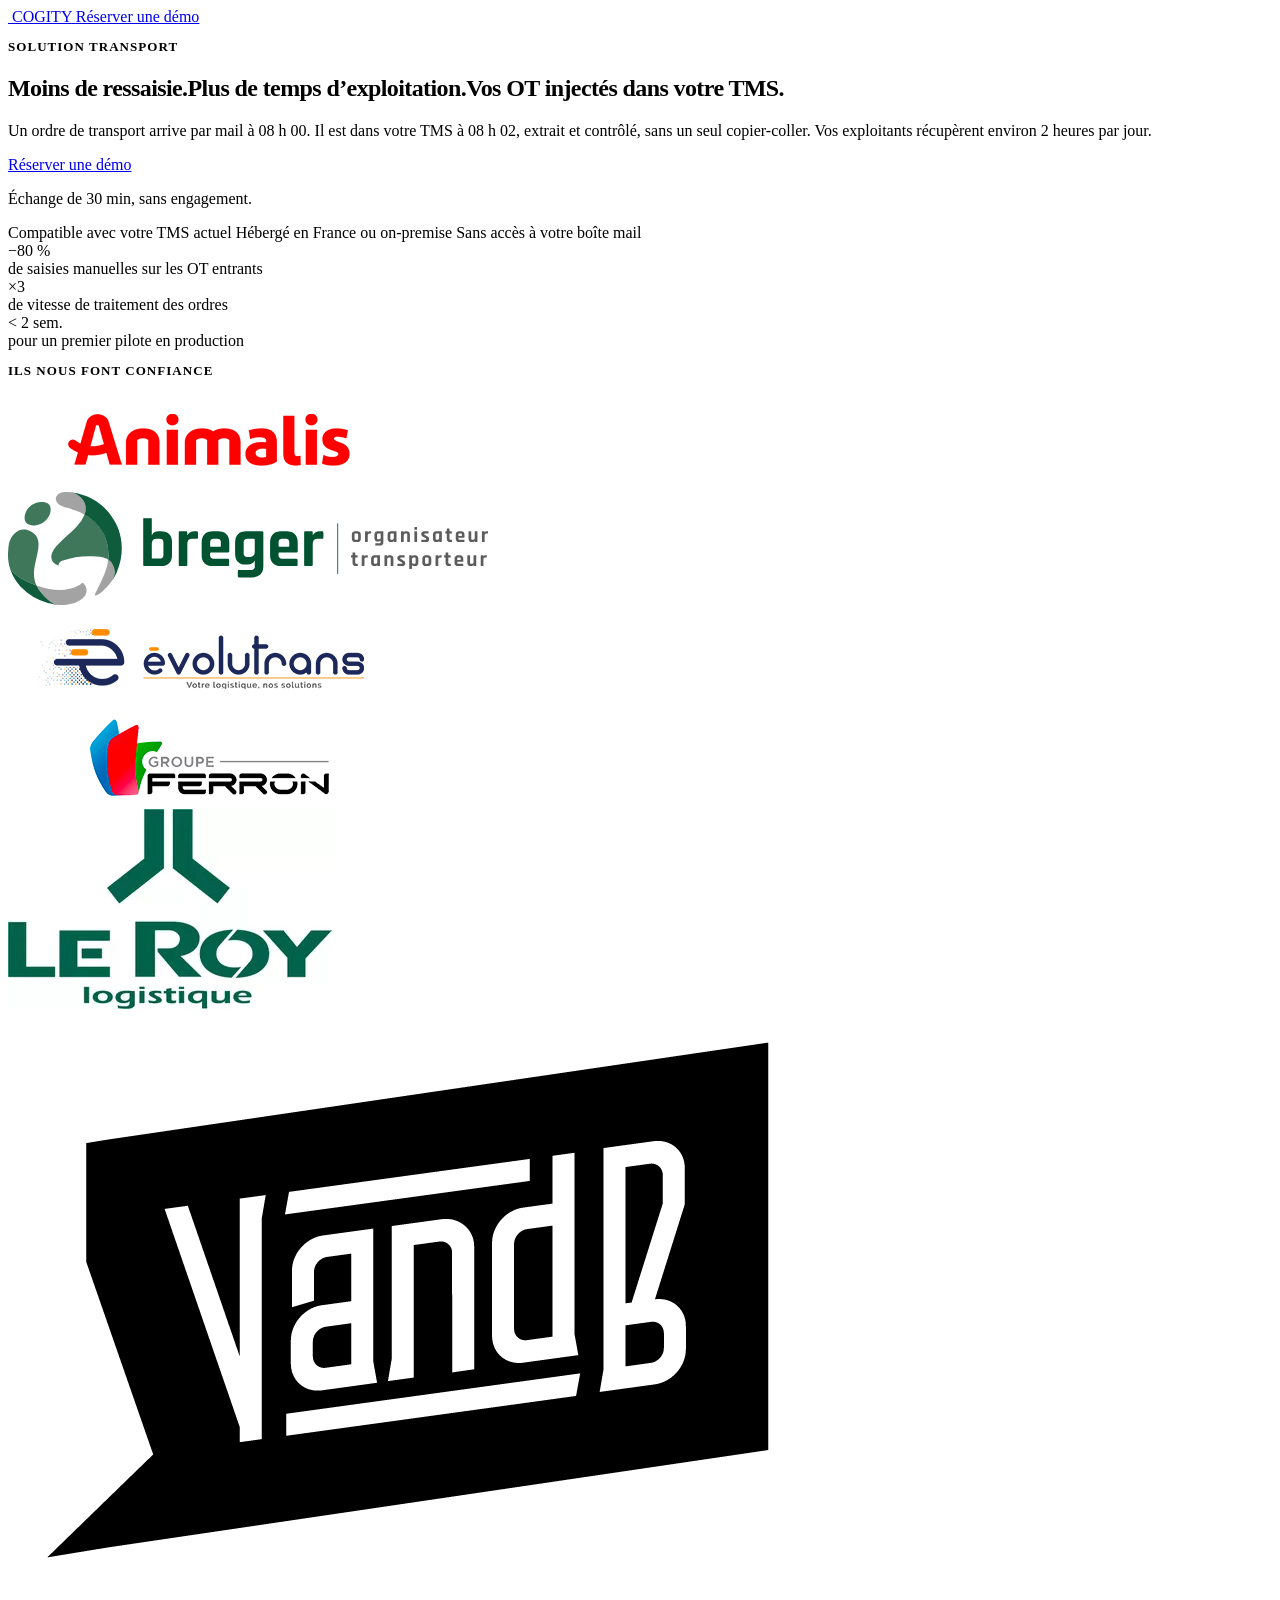
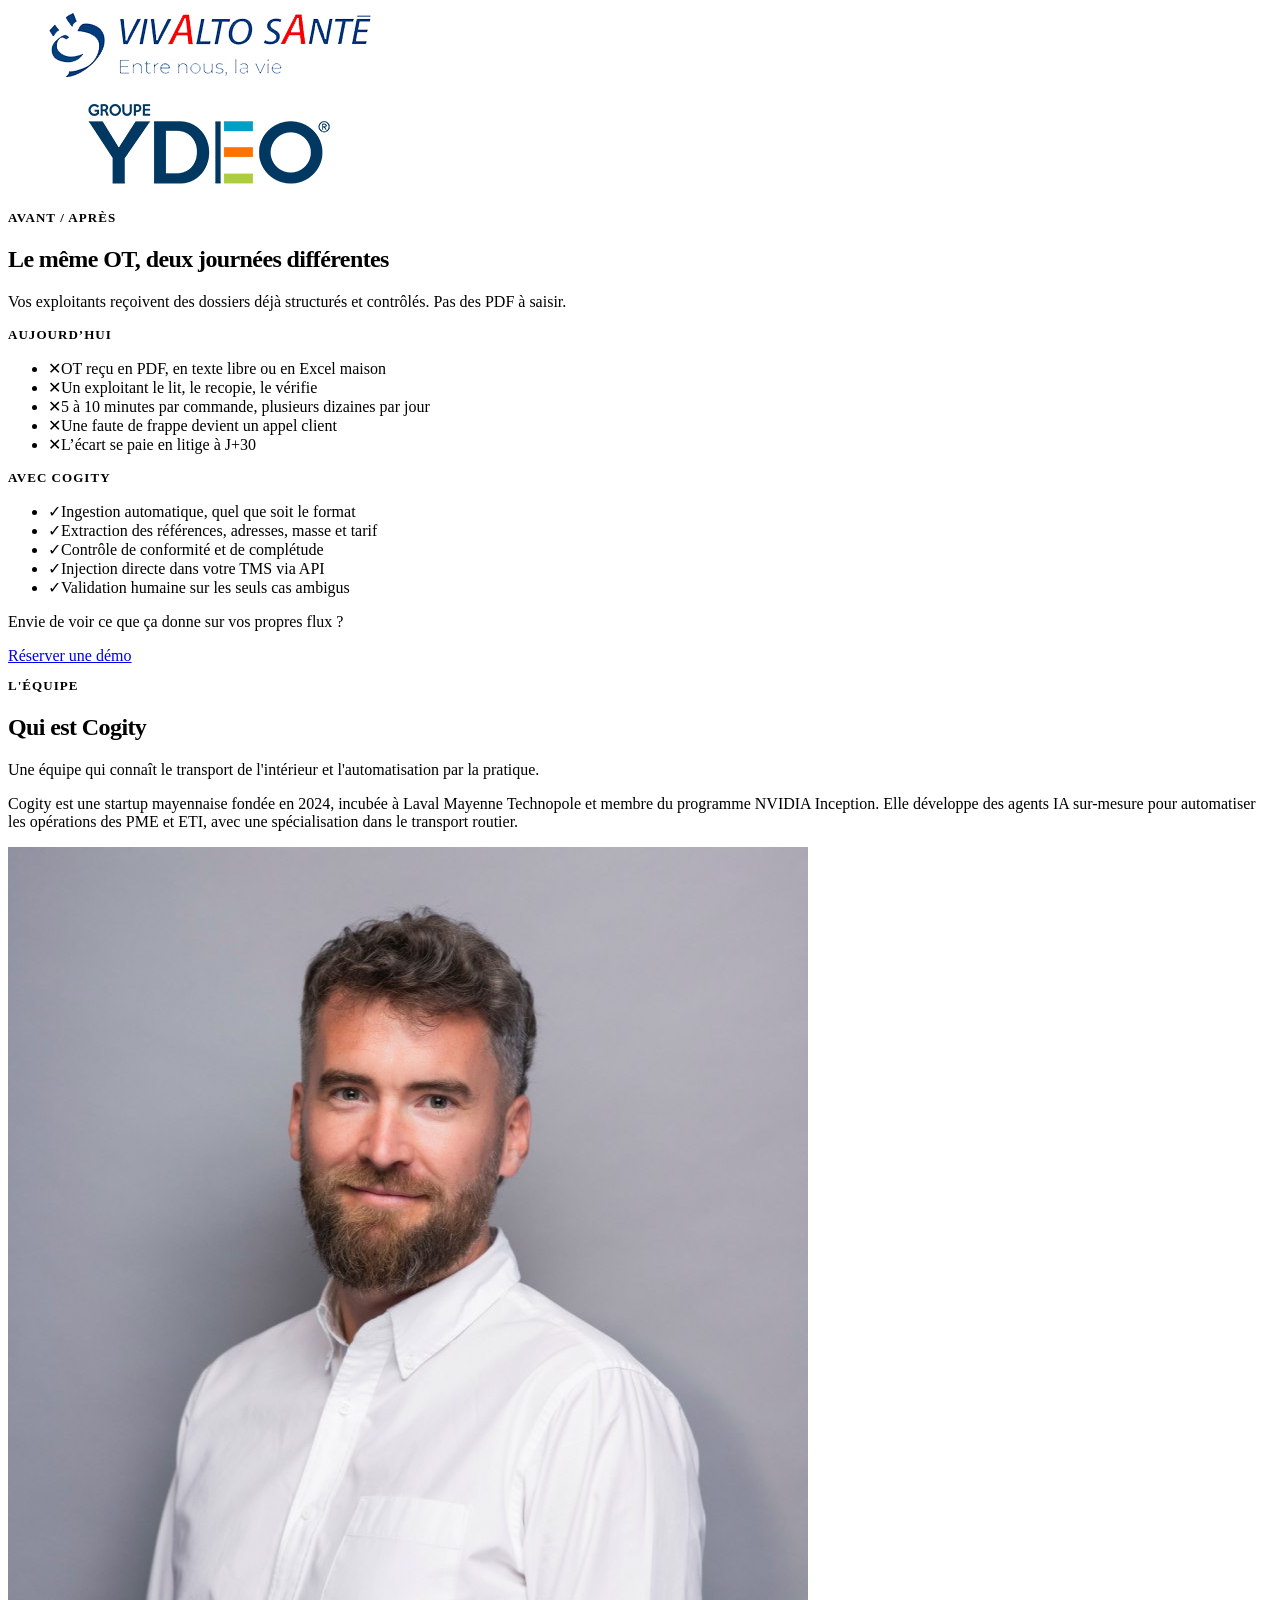
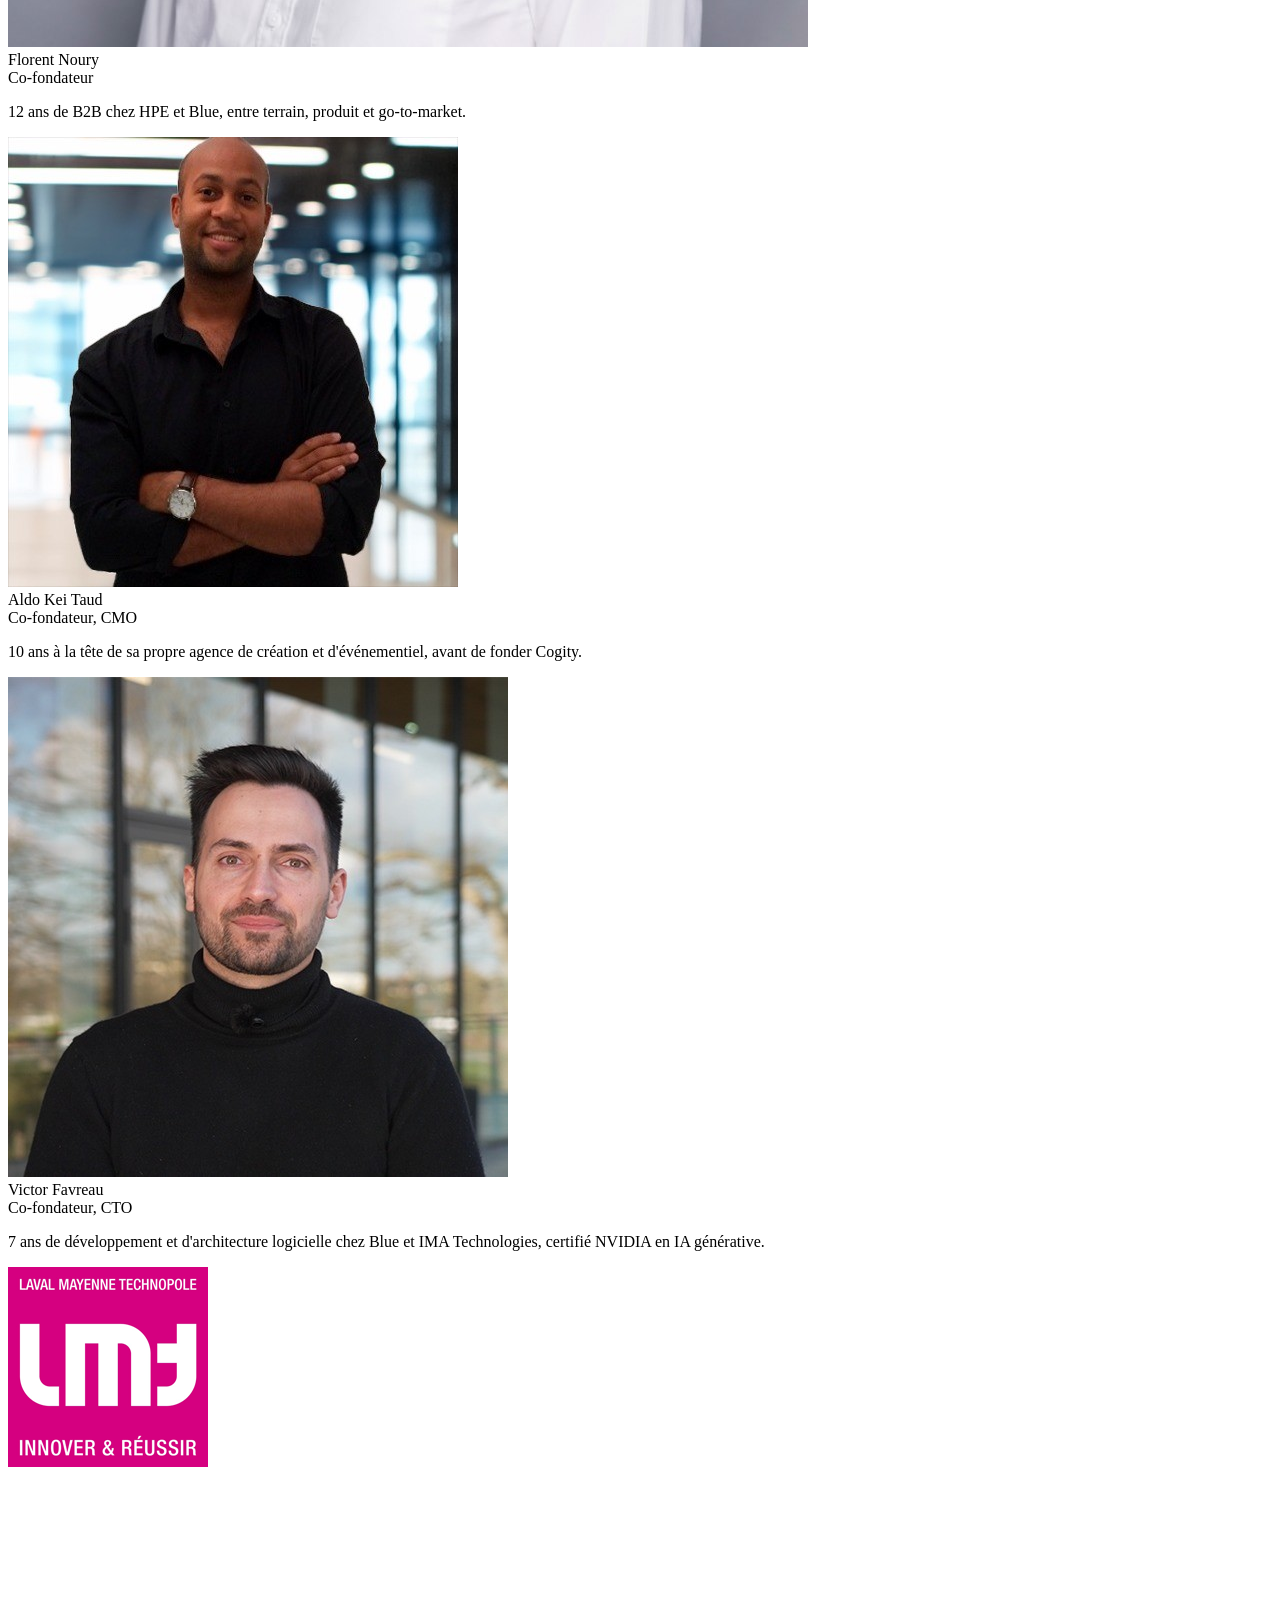
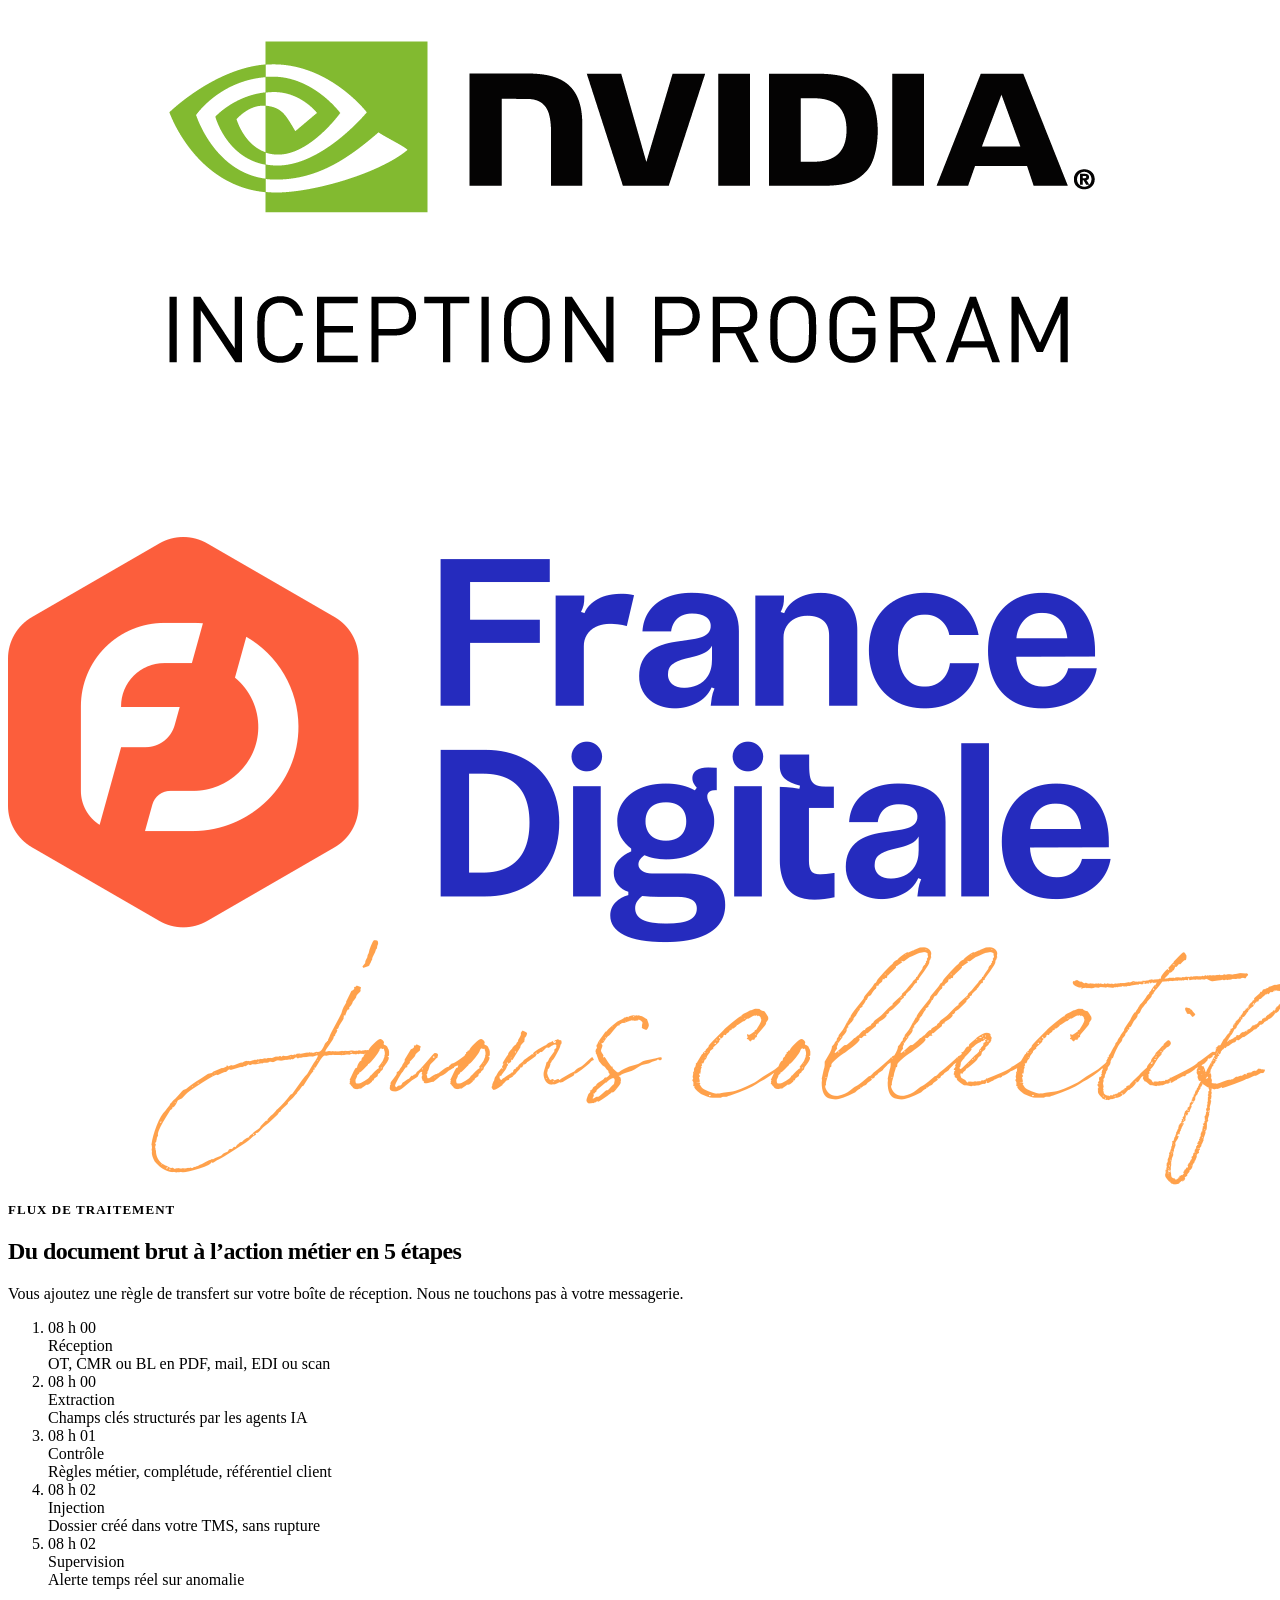
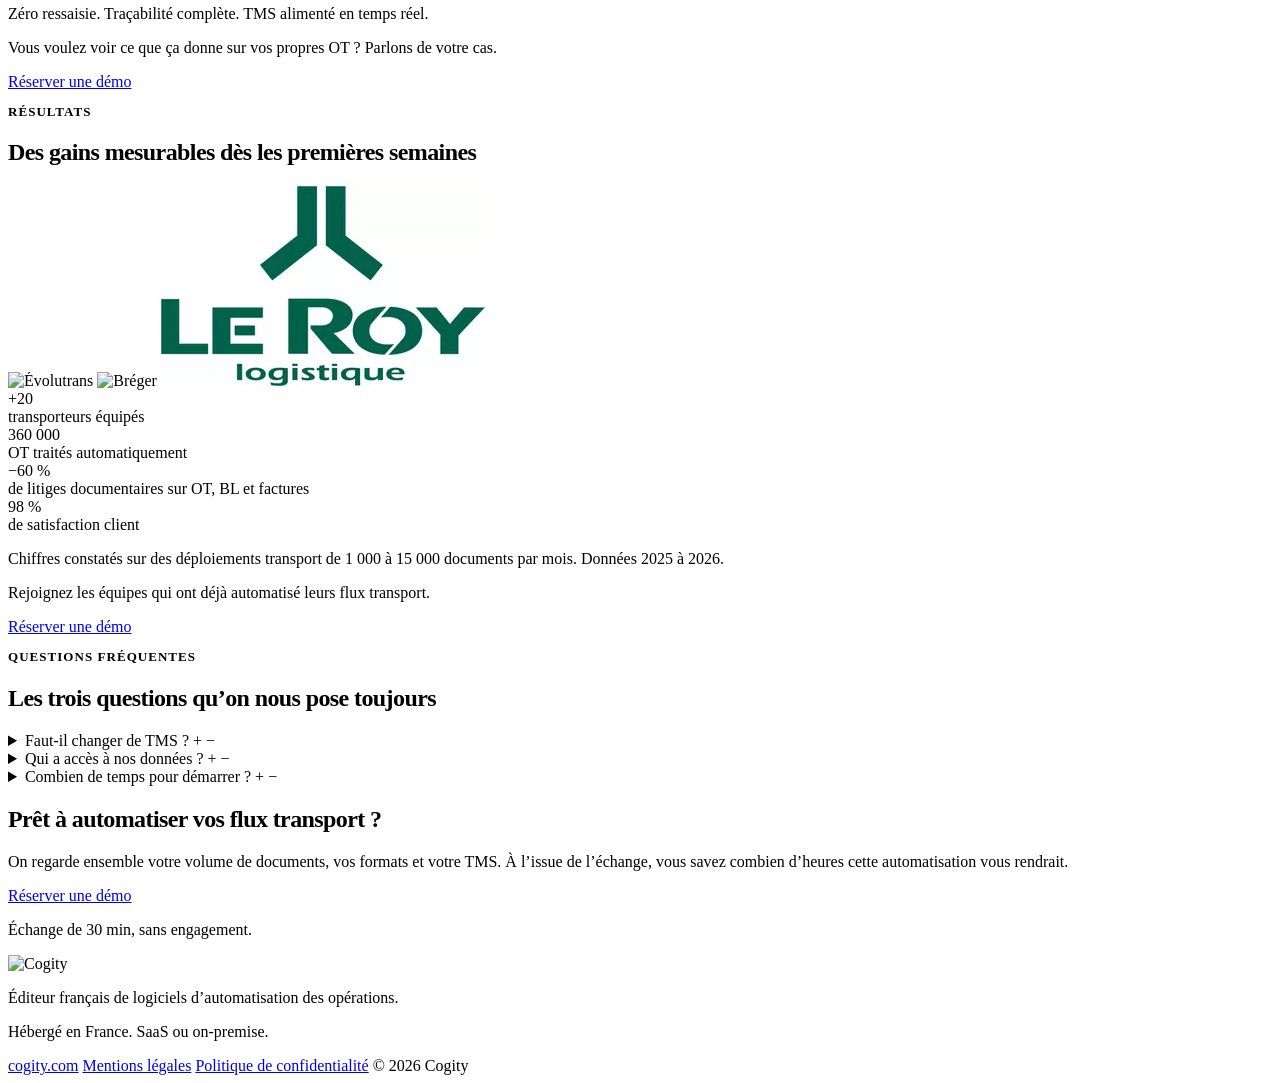
==== commit 13f7436a: "Transforme la LP en page de conversion outreach sans témoignages - Supprime la section témoignages (" ====
--- a/index.html
+++ b/index.html
@@ -57,7 +57,6 @@
       linear-gradient(90deg, rgba(255,255,255,.045) 1px, transparent 1px);
     background-size: 64px 64px;
   }
-  .placeholder-video { background-image: repeating-linear-gradient(135deg, #162D70 0 14px, #0B1740 14px 28px); }
   .reveal { opacity: 0; transform: translateY(16px); transition: opacity .6s ease, transform .6s ease; }
   .reveal.vu { opacity: 1; transform: none; }
   a:focus-visible, button:focus-visible, summary:focus-visible { outline: 2px solid #2540EA; outline-offset: 3px; border-radius: 4px; }
@@ -121,7 +120,6 @@
     eyebrow: "Solution Transport",
     titre: ["Moins de ressaisie.", "Plus de temps d’exploitation.", "Vos OT injectés dans votre TMS."],
     chapo: "Un ordre de transport arrive par mail à 08 h 00. Il est dans votre TMS à 08 h 02, extrait et contrôlé, sans un seul copier-coller. Vos exploitants récupèrent environ 2 heures par jour.",
-    ctaSecondaire: { libelle: "Voir les témoignages", ancre: "#temoignages" },
     pills: ["Compatible avec votre TMS actuel", "Hébergé en France ou on-premise", "Sans accès à votre boîte mail"],
     chiffres: [
       { valeur: "−80 %",  libelle: "de saisies manuelles sur les OT entrants" },
@@ -205,52 +203,6 @@
     conclusion: "Zéro ressaisie. Traçabilité complète. TMS alimenté en temps réel."
   },
 
-  temoignages: {
-    eyebrow: "Ils l'ont mis en production",
-    titre: "Quatre métiers, quatre raisons d'avoir dit oui",
-    chapo: "Direction, exploitation, systèmes d'information : chacun raconte ce que l'automatisation a changé de son côté.",
-    /* videoUrl : URL d'intégration (YouTube, Vimeo, Loom). Laisser null tant que la
-       capsule n'est pas livrée : un cadre d'attente visible s'affiche à la place. */
-    items: [
-      {
-        role: "Directrice des systèmes d'information",
-        angle: "Sécurité et hébergement des données",
-        citation: "Nos exploitants passaient 2 à 3 heures par jour à ressaisir des OT. Aujourd'hui c'est automatique.",
-        auteur: "Isabelle Marie",
-        entreprise: "Le Roy Logistique",
-        videoUrl: null,
-        attente: "Capsule DSI · sécurité, hébergement, habilitations"
-      },
-      {
-        role: "Directeur des systèmes d'information",
-        angle: "Intégration au TMS existant",
-        citation: "Cogity est devenu un partenaire clé sur nos sujets d'IA et d'automatisation.",
-        auteur: "Nicolas Sorlin",
-        entreprise: "Évolutrans",
-        videoUrl: null,
-        attente: "Capsule DSI · facilité d'usage et connexion au TMS"
-      },
-      {
-        role: "Direction générale",
-        angle: "Productivité et retour sur investissement",
-        citation: "",
-        auteur: "",
-        entreprise: "",
-        videoUrl: null,
-        attente: "Capsule DG · gain de productivité chiffré"
-      },
-      {
-        role: "Responsable d'exploitation",
-        angle: "Simplicité de mise en place",
-        citation: "",
-        auteur: "",
-        entreprise: "",
-        videoUrl: null,
-        attente: "Capsule exploitation · mise en route au quotidien"
-      }
-    ]
-  },
-
   preuve: {
     eyebrow: "Résultats",
     titre: "Des gains mesurables dès les premières semaines",
@@ -327,12 +279,7 @@
       <img src="${e(DATA.marque.logoNoir)}" alt="" class="h-7 w-auto">
       <span class="text-lg font-bold tracking-tight">COGITY</span>
     </a>
-    <div class="flex items-center gap-6">
-      <a href="#fondateurs" class="hidden md:inline text-sm text-slate-700 hover:text-primary-600">Équipe</a>
-      <a href="#temoignages" class="hidden md:inline text-sm text-slate-700 hover:text-primary-600">Témoignages</a>
-      <a href="#faq" class="hidden md:inline text-sm text-slate-700 hover:text-primary-600">Questions</a>
-      ${ctaBleu("px-4 py-2 text-sm")}
-    </div>
+    ${ctaBleu("px-4 py-2 text-sm")}
   </div>
 </header>`;
 
@@ -347,10 +294,6 @@
     <p class="mt-8 mx-auto max-w-2xl text-lg text-slate-300 leading-relaxed">${e(DATA.hero.chapo)}</p>
     <div class="mt-10 flex flex-wrap justify-center gap-4">
       ${ctaBleu("px-6 py-3.5 text-base")}
-      <a href="${e(DATA.hero.ctaSecondaire.ancre)}"
-         class="inline-flex items-center justify-center px-6 py-3.5 rounded-lg border border-white/25 text-white font-semibold hover:bg-white/10 transition-colors">
-        ${e(DATA.hero.ctaSecondaire.libelle)}
-      </a>
     </div>
     <p class="mt-4 text-sm text-slate-400">${e(DATA.cta.precision)}</p>
     <div class="mt-10 flex flex-wrap justify-center gap-3">
@@ -452,32 +395,6 @@
   </div>
 </section>`;
 
-const temoignages = () => `
-<section id="temoignages" class="bg-white py-20 lg:py-24">
-  <div class="max-w-7xl mx-auto px-4 sm:px-6 lg:px-8">
-    <div class="text-center">${titreSection(DATA.temoignages.eyebrow, DATA.temoignages.titre, DATA.temoignages.chapo)}</div>
-    <div class="mt-14 grid md:grid-cols-2 gap-8">
-      ${DATA.temoignages.items.map(t => `
-        <figure class="reveal rounded-xl border border-slate-200 overflow-hidden bg-white">
-          <div class="aspect-video bg-navy-900">
-            ${t.videoUrl
-              ? `<iframe src="${e(t.videoUrl)}" title="Témoignage ${e(t.role)}" class="w-full h-full" loading="lazy" allowfullscreen frameborder="0"></iframe>`
-              : `<div class="placeholder-video w-full h-full flex flex-col items-center justify-center text-center p-6">
-                   <span class="rounded-full bg-transport px-3 py-1 text-xs font-semibold text-white">Vidéo à intégrer</span>
-                   <span class="mt-4 max-w-xs text-sm text-slate-200">${e(t.attente)}</span>
-                 </div>`}
-          </div>
-          <figcaption class="p-7">
-            <div class="font-semibold text-slate-900">${e(t.role)}</div>
-            <div class="mt-1 text-sm text-primary-600 font-medium">${e(t.angle)}</div>
-            ${t.citation ? `<blockquote class="mt-4 text-slate-600 leading-relaxed">« ${e(t.citation)} »</blockquote>` : ``}
-            ${t.auteur ? `<div class="mt-4 text-sm text-slate-500">${e(t.auteur)}, ${e(t.entreprise)}</div>` : ``}
-          </figcaption>
-        </figure>`).join("")}
-    </div>
-  </div>
-</section>`;
-
 const preuve = () => `
 <section class="bg-navy-950 py-20 lg:py-24">
   <div class="max-w-7xl mx-auto px-4 sm:px-6 lg:px-8">
@@ -551,8 +468,8 @@
   header() + `<main>` + hero() + reassurance() + contraste()
   + ctaMilieu("Envie de voir ce que ça donne sur vos propres flux ?")
   + fondateurs()
-  + flux() + temoignages()
-  + ctaMilieu("Convaincu par leurs retours ? Parlons de votre cas.")
+  + flux()
+  + ctaMilieu("Vous voulez voir ce que ça donne sur vos propres OT ? Parlons de votre cas.")
   + preuve()
   + ctaMilieu("Rejoignez les équipes qui ont déjà automatisé leurs flux transport.")
   + faq() + final() + `</main>` + footer();
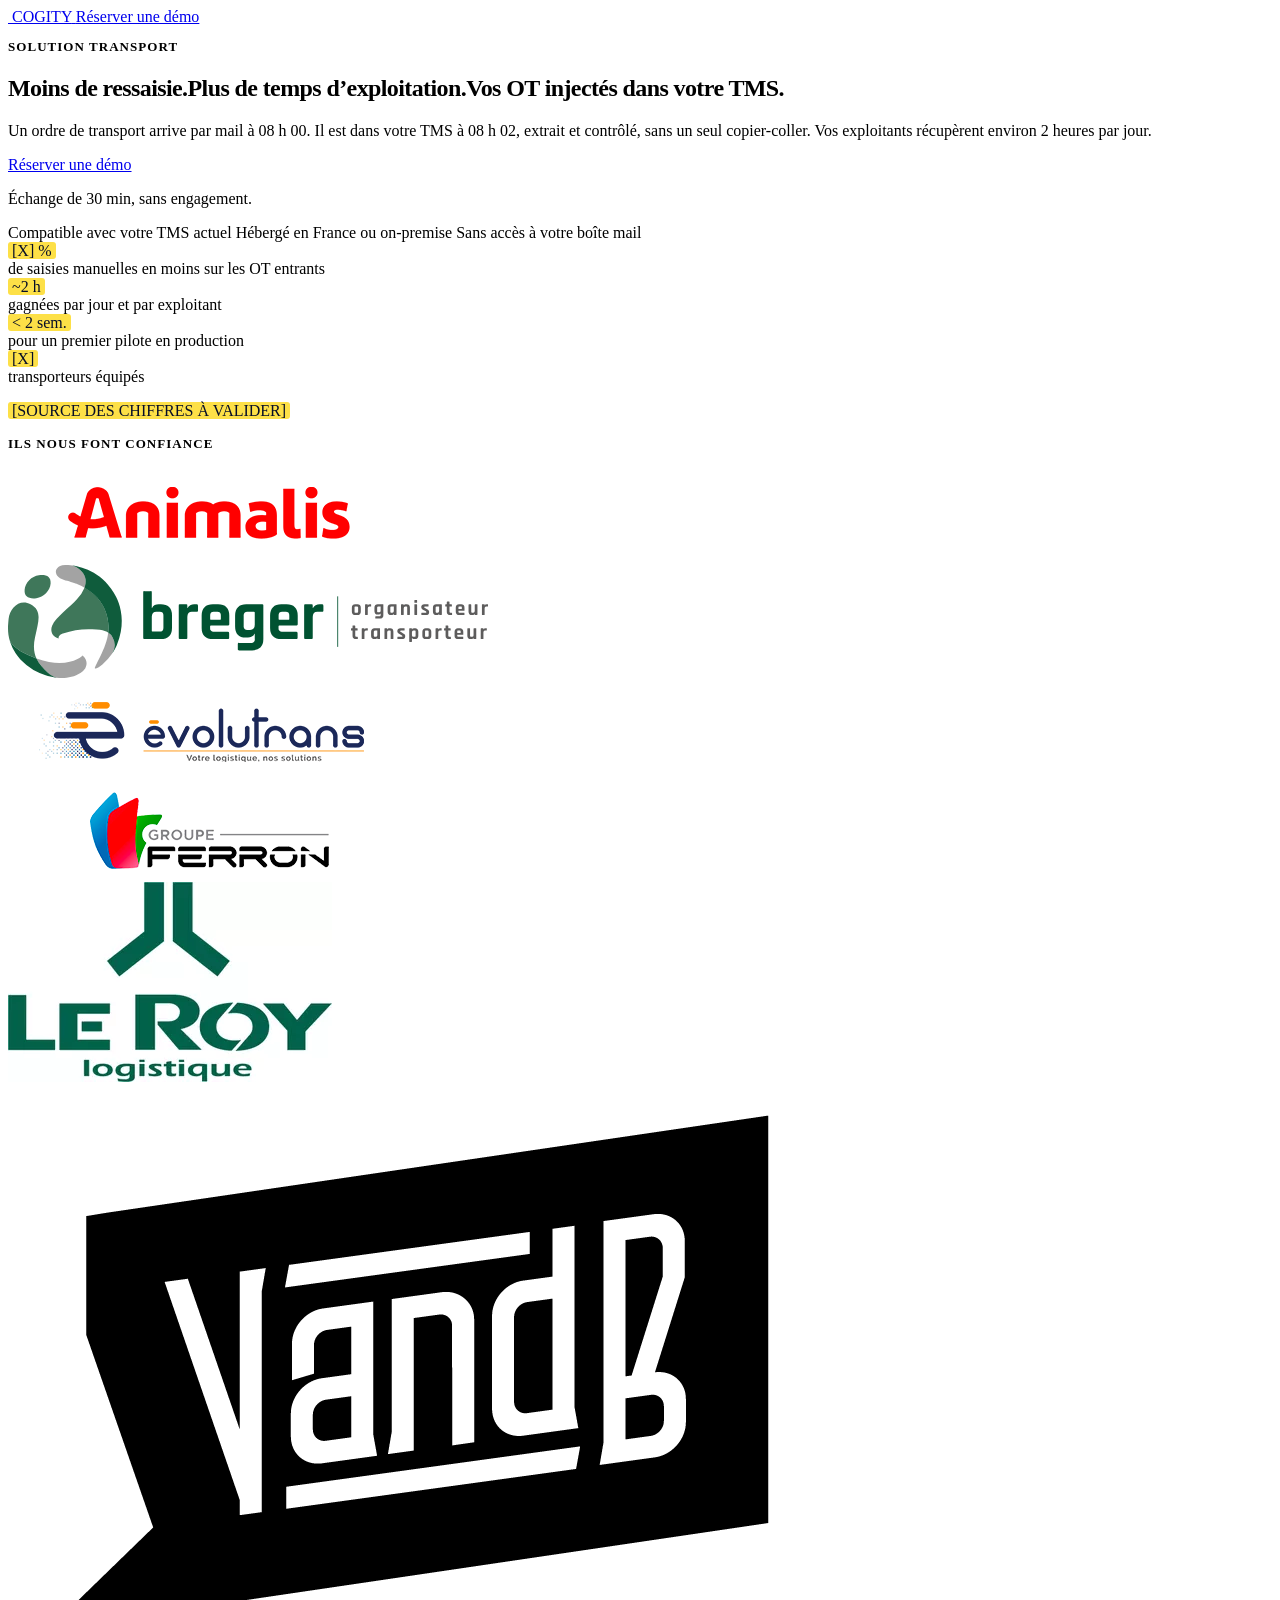
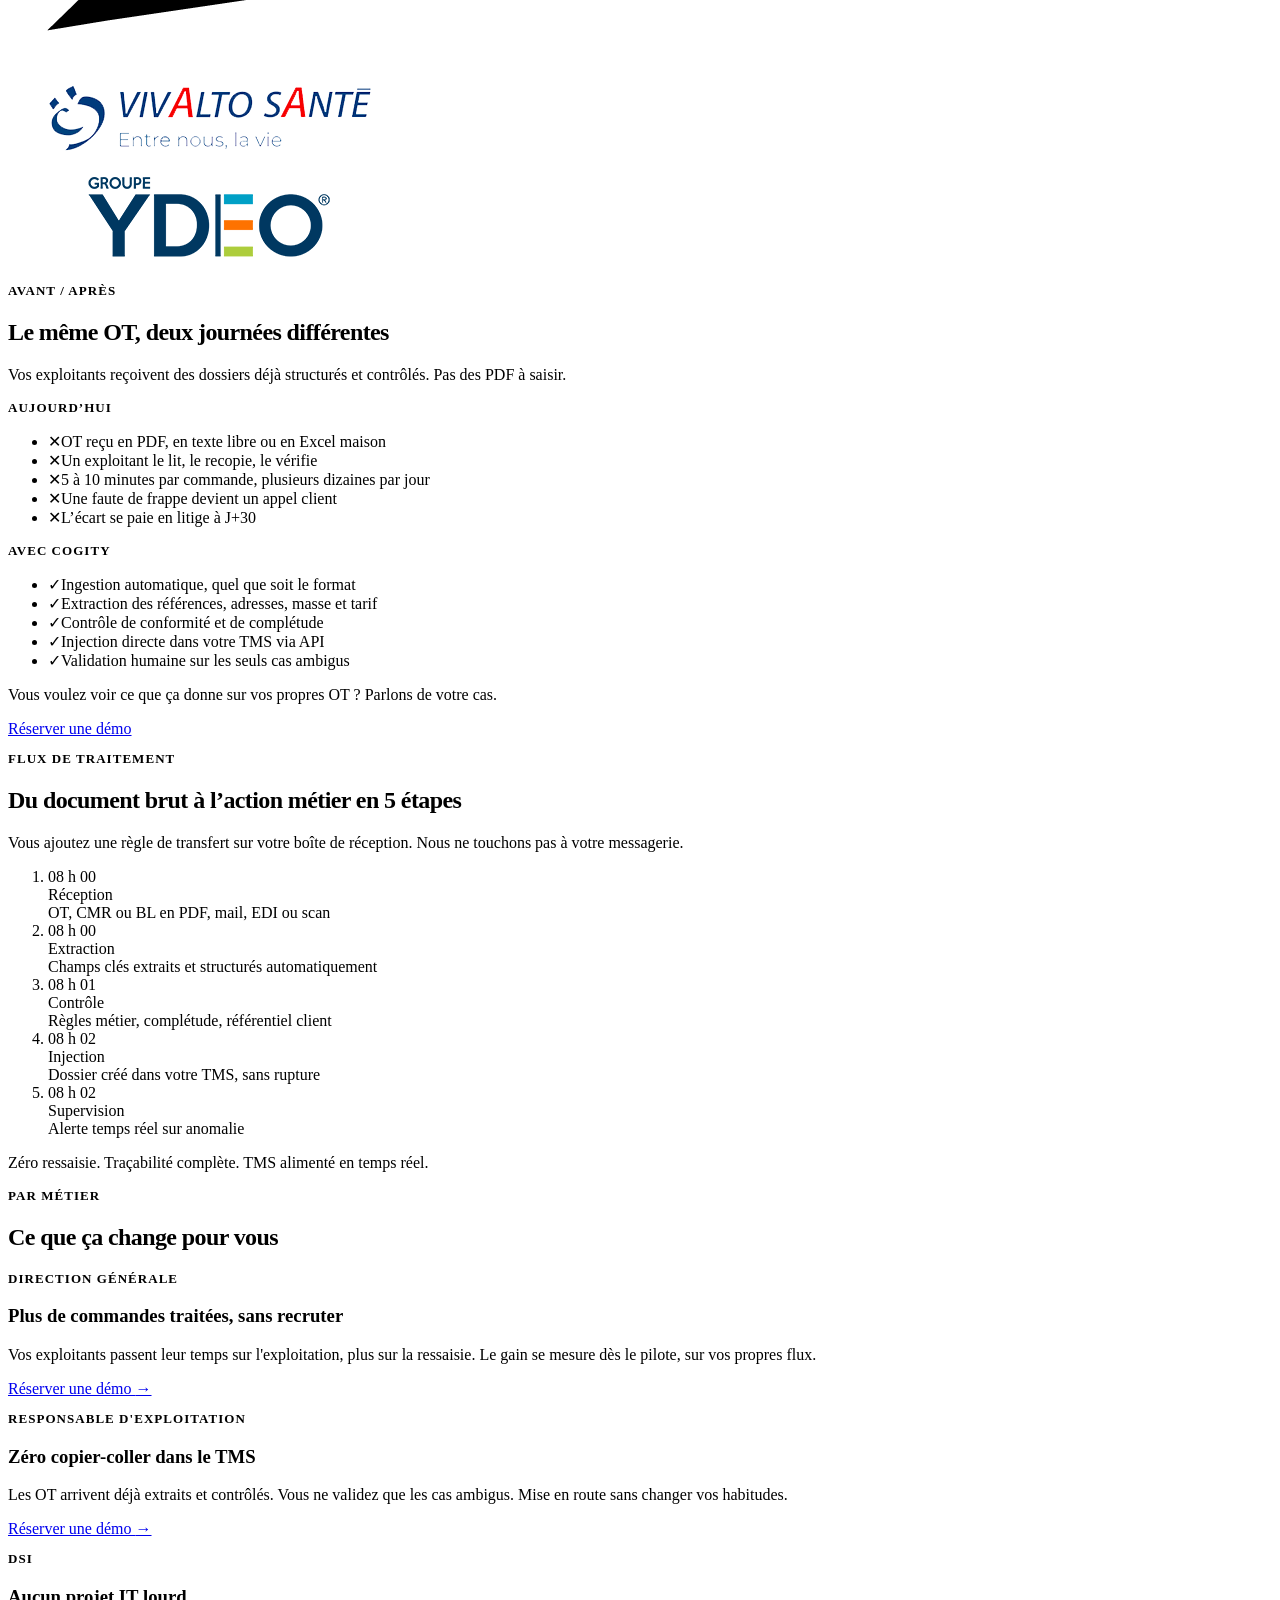
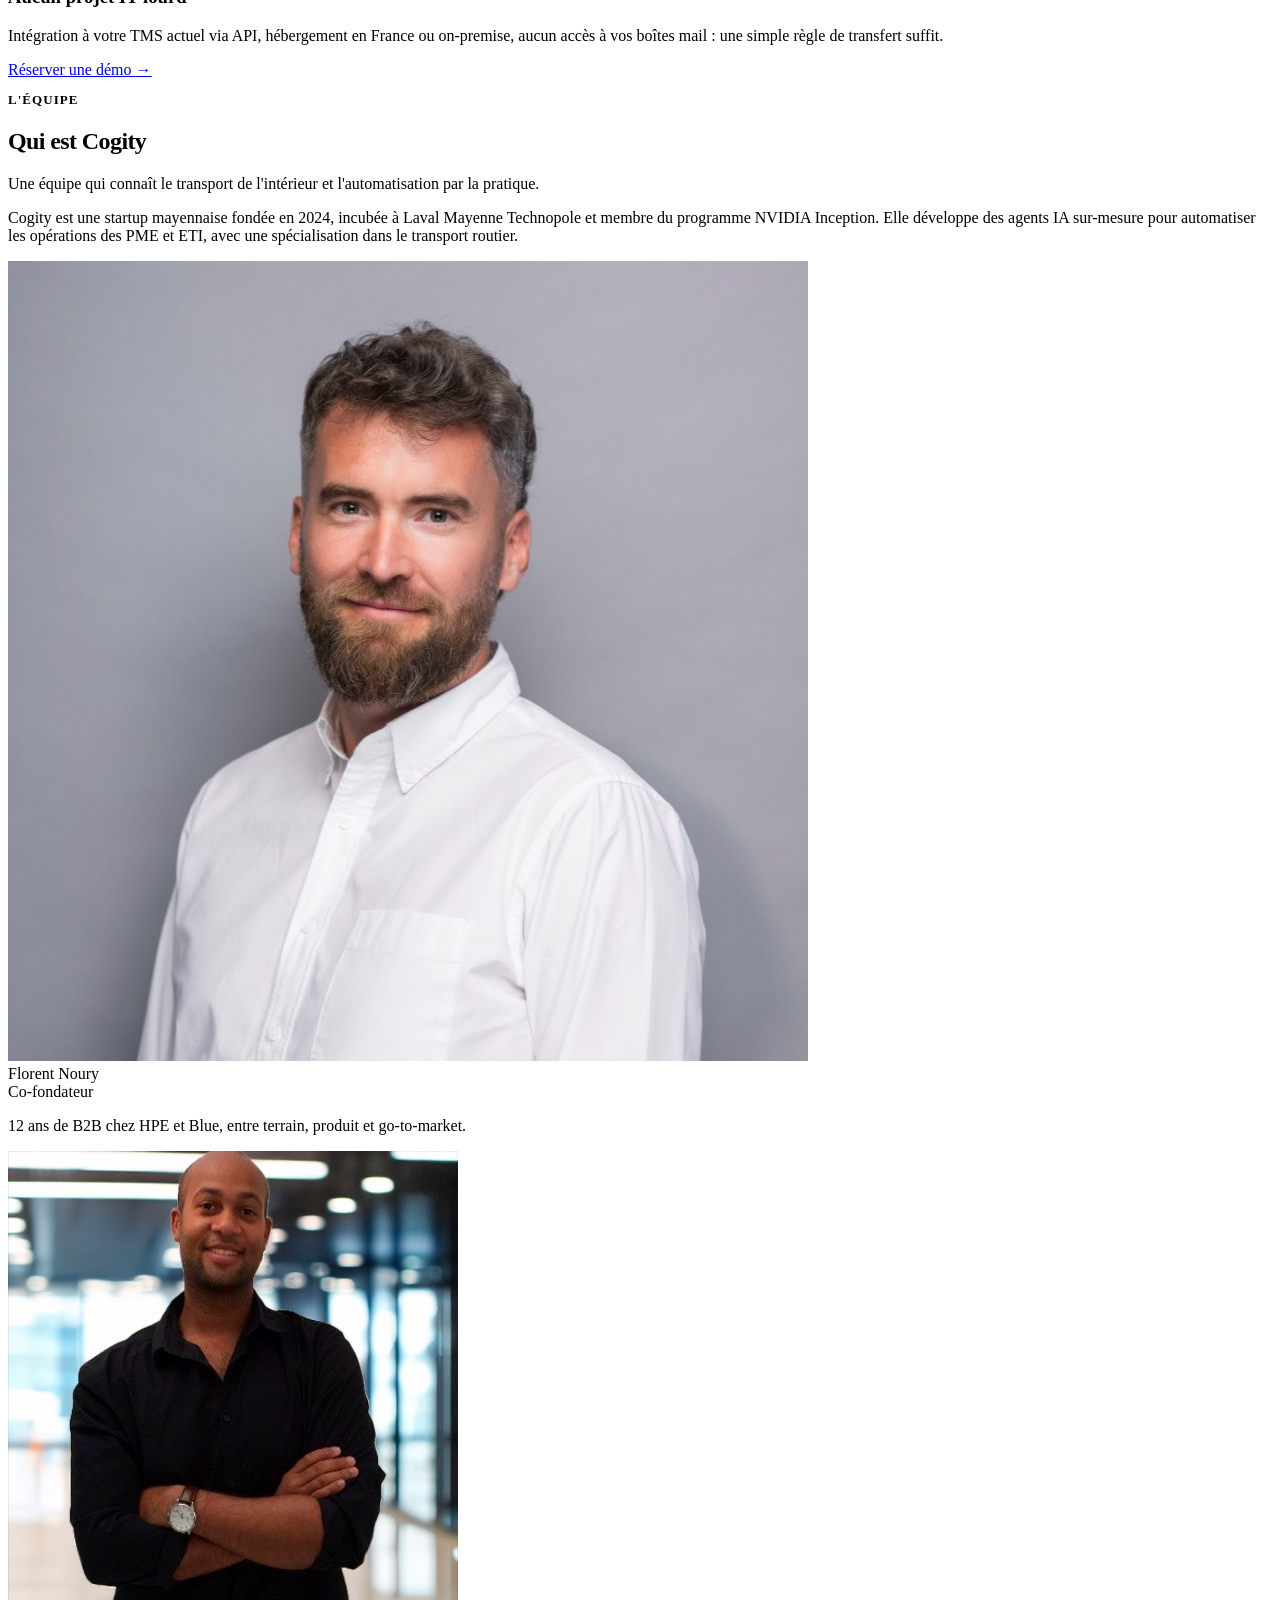
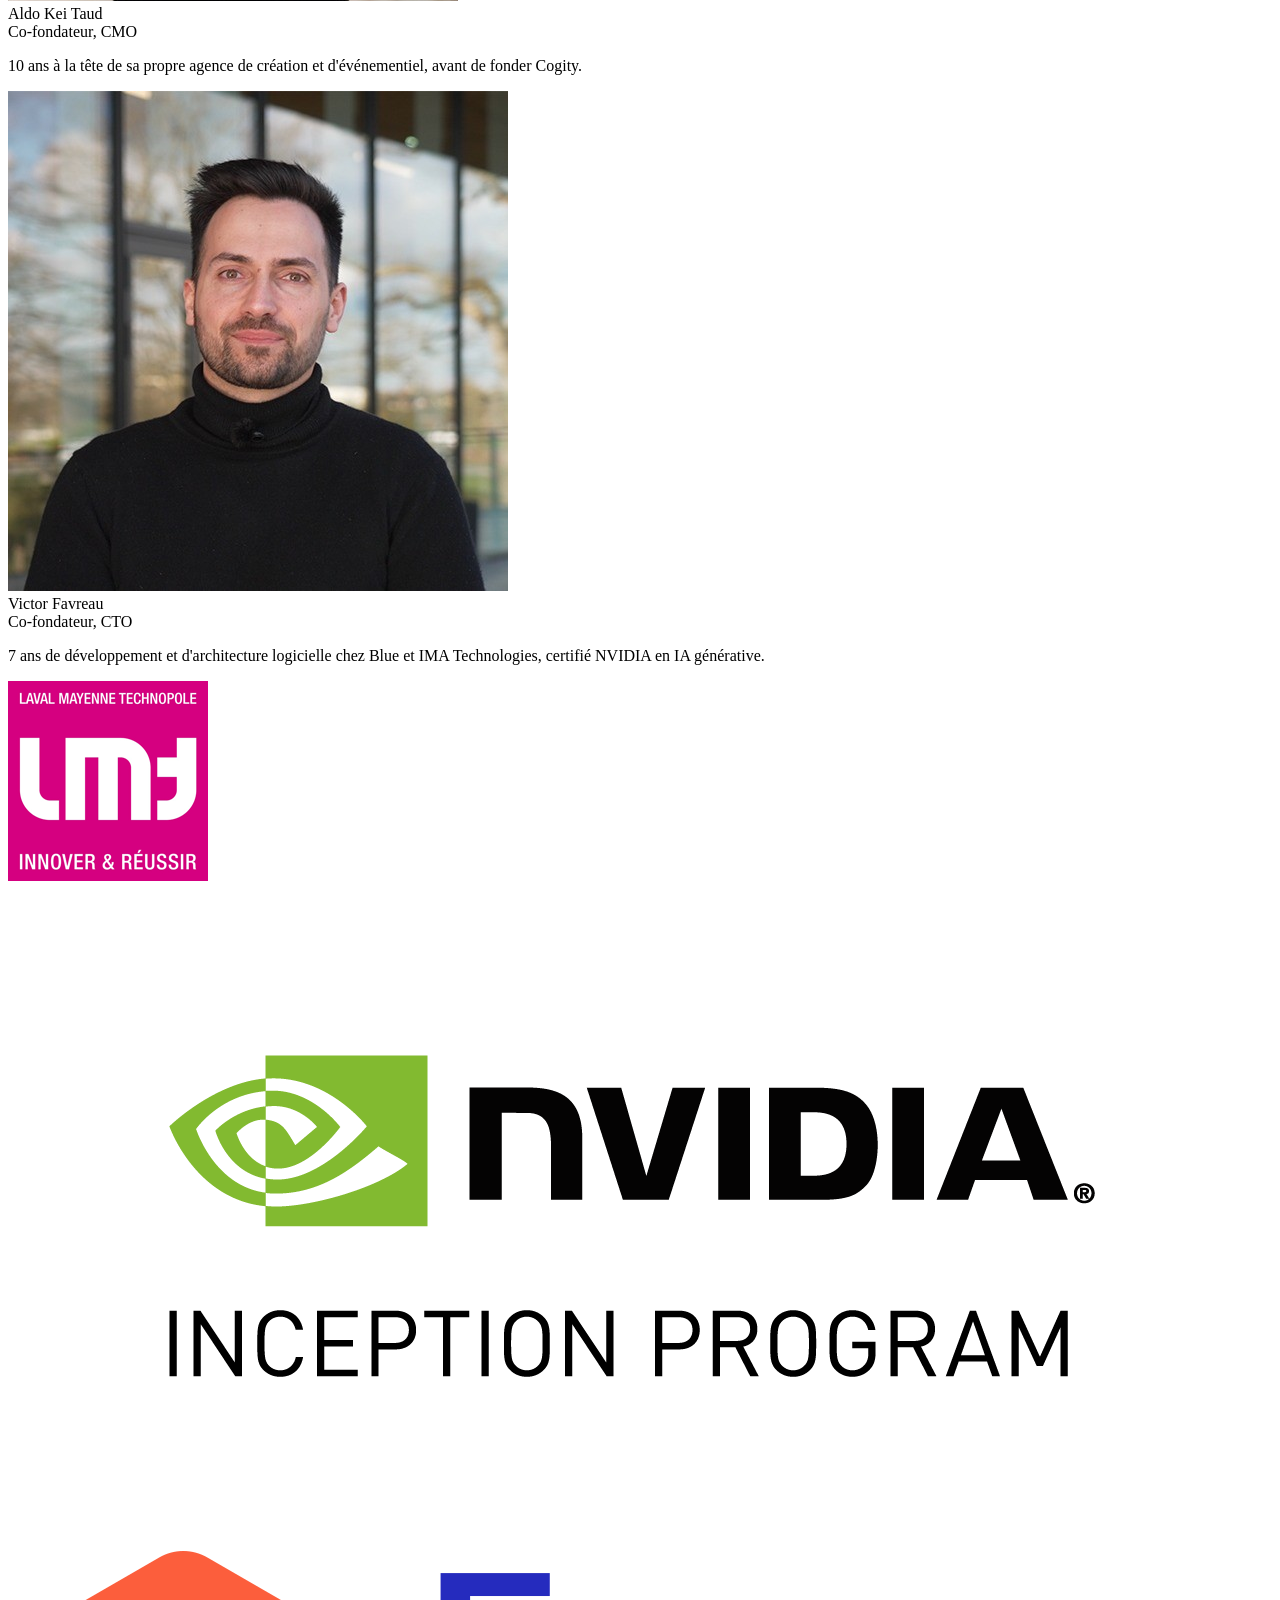
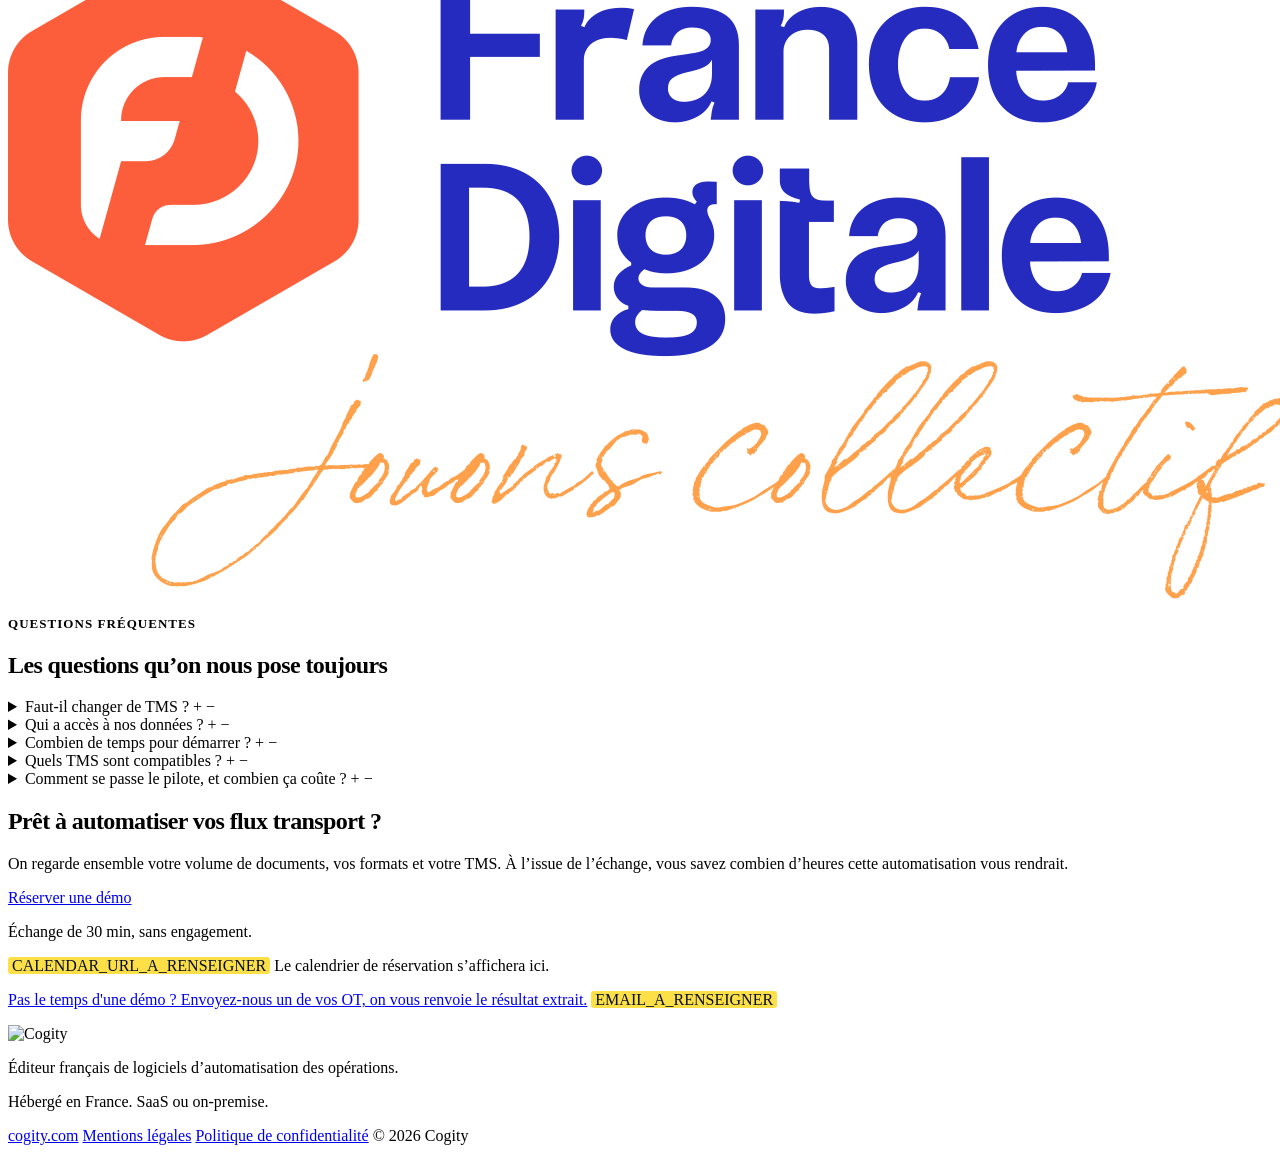
==== commit 7397a5dc: "Refonte conversion : bande de stats unique, section personas, réservation intégrée - Fusionne les de" ====
--- a/index.html
+++ b/index.html
@@ -4,7 +4,7 @@
 <meta charset="utf-8">
 <meta name="viewport" content="width=device-width, initial-scale=1">
 <title>Automatisez vos ordres de transport | Cogity</title>
-<meta name="description" content="Vos ordres de transport passent du mail au TMS sans ressaisie. 80 % de saisie manuelle en moins, pilote en production en moins de 2 semaines. Réservez une démo de 30 minutes.">
+<meta name="description" content="Vos ordres de transport passent du mail au TMS sans ressaisie, avec un premier pilote en production en moins de 2 semaines. Réservez une démo de 30 minutes.">
 <meta property="og:title" content="Automatisez vos ordres de transport | Cogity">
 <meta property="og:description" content="Vos ordres de transport passent du mail au TMS sans ressaisie. Réservez une démo de 30 minutes.">
 <meta property="og:image" content="https://cogity.com/cogity-banner.png">
@@ -57,6 +57,9 @@
       linear-gradient(90deg, rgba(255,255,255,.045) 1px, transparent 1px);
     background-size: 64px 64px;
   }
+  /* Contenu en attente de validation par Cogity : surbrillance volontairement
+     hors charte, pour qu'aucun placeholder ne parte en ligne sans être vu. */
+  .a-valider { background: #FDE047; color: #060D28; padding: 0 .25em; border-radius: 3px; }
   .reveal { opacity: 0; transform: translateY(16px); transition: opacity .6s ease, transform .6s ease; }
   .reveal.vu { opacity: 1; transform: none; }
   a:focus-visible, button:focus-visible, summary:focus-visible { outline: 2px solid #2540EA; outline-offset: 3px; border-radius: 4px; }
@@ -81,6 +84,27 @@
 /* ============================================================
    1. DATA  ·  tout le contenu éditorial est ici, et nulle part ailleurs
    ============================================================ */
+/* Chiffres clés : UNE seule source pour toute la page (bande sous le hero).
+   Tant que Cogity ne les a pas validés, aValider: true les affiche en jaune.
+   Pour valider un chiffre : corriger valeur, puis passer aValider à false. */
+const CHIFFRES = {
+  items: [
+    { valeur: "[X] %",     libelle: "de saisies manuelles en moins sur les OT entrants", aValider: true },
+    { valeur: "~2 h",      libelle: "gagnées par jour et par exploitant",               aValider: true },
+    { valeur: "< 2 sem.",  libelle: "pour un premier pilote en production",             aValider: true },
+    { valeur: "[X]",       libelle: "transporteurs équipés",                            aValider: true }
+  ],
+  source: "[SOURCE DES CHIFFRES À VALIDER]",
+  sourceAValider: true
+};
+
+/* Réservation et alternative légère. Tant qu'une valeur est vide ou vaut
+   *_A_RENSEIGNER, un placeholder jaune s'affiche à sa place. */
+const CONVERSION = {
+  calendarUrl: "CALENDAR_URL_A_RENSEIGNER",
+  emailOT:     "EMAIL_A_RENSEIGNER"
+};
+
 const DATA = {
 
   campagne: { nom: "Outreach transport 2026", debut: "2026-09-15" },
@@ -120,12 +144,7 @@
     eyebrow: "Solution Transport",
     titre: ["Moins de ressaisie.", "Plus de temps d’exploitation.", "Vos OT injectés dans votre TMS."],
     chapo: "Un ordre de transport arrive par mail à 08 h 00. Il est dans votre TMS à 08 h 02, extrait et contrôlé, sans un seul copier-coller. Vos exploitants récupèrent environ 2 heures par jour.",
-    pills: ["Compatible avec votre TMS actuel", "Hébergé en France ou on-premise", "Sans accès à votre boîte mail"],
-    chiffres: [
-      { valeur: "−80 %",  libelle: "de saisies manuelles sur les OT entrants" },
-      { valeur: "×3",     libelle: "de vitesse de traitement des ordres" },
-      { valeur: "< 2 sem.", libelle: "pour un premier pilote en production" }
-    ]
+    pills: ["Compatible avec votre TMS actuel", "Hébergé en France ou on-premise", "Sans accès à votre boîte mail"]
   },
 
   contraste: {
@@ -195,7 +214,7 @@
     chapo: "Vous ajoutez une règle de transfert sur votre boîte de réception. Nous ne touchons pas à votre messagerie.",
     etapes: [
       { heure: "08 h 00", titre: "Réception",   detail: "OT, CMR ou BL en PDF, mail, EDI ou scan" },
-      { heure: "08 h 00", titre: "Extraction",  detail: "Champs clés structurés par les agents IA" },
+      { heure: "08 h 00", titre: "Extraction",  detail: "Champs clés extraits et structurés automatiquement" },
       { heure: "08 h 01", titre: "Contrôle",    detail: "Règles métier, complétude, référentiel client" },
       { heure: "08 h 02", titre: "Injection",   detail: "Dossier créé dans votre TMS, sans rupture" },
       { heure: "08 h 02", titre: "Supervision", detail: "Alerte temps réel sur anomalie" }
@@ -203,26 +222,35 @@
     conclusion: "Zéro ressaisie. Traçabilité complète. TMS alimenté en temps réel."
   },
 
-  preuve: {
-    eyebrow: "Résultats",
-    titre: "Des gains mesurables dès les premières semaines",
-    logos: [
-      { nom: "Évolutrans",        url: "https://cdn.prod.website-files.com/68a5c3dd07199769270d9899/68cc1738c251ccfb9fda7a37_evolutrans.png" },
-      { nom: "Bréger",            url: "https://www.breger.fr/wp-content/uploads/2024/07/logo-breger-1.svg" },
-      { nom: "Le Roy Logistique", url: "assets/logos/le-roy.png" }
-    ],
-    chiffres: [
-      { valeur: "+20",     libelle: "transporteurs équipés" },
-      { valeur: "360 000", libelle: "OT traités automatiquement" },
-      { valeur: "−60 %",   libelle: "de litiges documentaires sur OT, BL et factures" },
-      { valeur: "98 %",    libelle: "de satisfaction client" }
-    ],
-    note: "Chiffres constatés sur des déploiements transport de 1 000 à 15 000 documents par mois. Données 2025 à 2026."
+  personas: {
+    eyebrow: "Par métier",
+    titre: "Ce que ça change pour vous",
+    /* id : ancre de chaque carte (liens profonds possibles depuis l'outreach : /#dg, /#exploitation, /#dsi). */
+    items: [
+      {
+        id: "dg",
+        persona: "Direction générale",
+        titre: "Plus de commandes traitées, sans recruter",
+        texte: "Vos exploitants passent leur temps sur l'exploitation, plus sur la ressaisie. Le gain se mesure dès le pilote, sur vos propres flux."
+      },
+      {
+        id: "exploitation",
+        persona: "Responsable d'exploitation",
+        titre: "Zéro copier-coller dans le TMS",
+        texte: "Les OT arrivent déjà extraits et contrôlés. Vous ne validez que les cas ambigus. Mise en route sans changer vos habitudes."
+      },
+      {
+        id: "dsi",
+        persona: "DSI",
+        titre: "Aucun projet IT lourd",
+        texte: "Intégration à votre TMS actuel via API, hébergement en France ou on-premise, aucun accès à vos boîtes mail : une simple règle de transfert suffit."
+      }
+    ]
   },
 
   faq: {
     eyebrow: "Questions fréquentes",
-    titre: "Les trois questions qu’on nous pose toujours",
+    titre: "Les questions qu’on nous pose toujours",
     items: [
       {
         q: "Faut-il changer de TMS ?",
@@ -235,13 +263,25 @@
       {
         q: "Combien de temps pour démarrer ?",
         r: "Moins de deux semaines pour un premier pilote en production, sans refonte de votre système d’information. On commence par le flux qui vous coûte le plus cher, en général les OT entrants."
+      },
+      {
+        q: "Quels TMS sont compatibles ?",
+        r: "[RÉPONSE À FOURNIR PAR COGITY]",
+        aValider: true
+      },
+      {
+        q: "Comment se passe le pilote, et combien ça coûte ?",
+        r: "[RÉPONSE À FOURNIR PAR COGITY]",
+        aValider: true
       }
     ]
   },
 
   final: {
     titre: "Prêt à automatiser vos flux transport ?",
-    chapo: "On regarde ensemble votre volume de documents, vos formats et votre TMS. À l’issue de l’échange, vous savez combien d’heures cette automatisation vous rendrait."
+    chapo: "On regarde ensemble votre volume de documents, vos formats et votre TMS. À l’issue de l’échange, vous savez combien d’heures cette automatisation vous rendrait.",
+    alternative: "Pas le temps d'une démo ? Envoyez-nous un de vos OT, on vous renvoie le résultat extrait.",
+    sujetMail: "Test Cogity sur un de nos OT"
   },
 
   /* Aucun identifiant en dur. Les tags ne se chargent qu'après consentement. */
@@ -253,8 +293,13 @@
    ============================================================ */
 const e = (s) => String(s).replace(/&/g,'&amp;').replace(/</g,'&lt;').replace(/>/g,'&gt;').replace(/"/g,'&quot;');
 
-const ctaBleu = (extra = "px-6 py-3.5 text-base") => `
-  <a href="${e(DATA.cta.url)}" target="_blank" rel="noopener" data-cta
+const aValider = (v) => v && v.aValider;
+const renseigne = (v) => !!v && !/_A_RENSEIGNER$/.test(v);
+const placeholder = (texte) => `<span class="a-valider font-semibold">${e(texte)}</span>`;
+
+/* Tous les boutons "Réserver une démo" descendent vers la section finale #demo. */
+const ctaBleu = (extra = "px-6 py-3.5 text-base", href = "#demo", externe = false) => `
+  <a href="${e(href)}"${externe ? ` target="_blank" rel="noopener"` : ``} data-cta
      class="inline-flex items-center justify-center gap-2 bg-primary-600 hover:bg-primary-700 text-white font-semibold rounded-lg transition-colors ${extra}">
     ${e(DATA.cta.libelle)}
   </a>`;
@@ -300,12 +345,15 @@
       ${DATA.hero.pills.map(p => `
         <span class="rounded-full bg-white/10 px-4 py-2 text-sm font-medium text-slate-200">${e(p)}</span>`).join("")}
     </div>
-    <div class="mt-16 grid grid-cols-1 sm:grid-cols-3 gap-10 border-t border-white/10 pt-12">
-      ${DATA.hero.chiffres.map(c => `
-        <div>
-          <div class="text-4xl font-extrabold text-white">${e(c.valeur)}</div>
-          <div class="mt-2 text-sm text-slate-400 leading-snug">${e(c.libelle)}</div>
-        </div>`).join("")}
+    <div class="mt-16 border-t border-white/10 pt-12">
+      <div class="grid grid-cols-2 lg:grid-cols-4 gap-x-6 gap-y-10">
+        ${CHIFFRES.items.map(c => `
+          <div>
+            <div class="text-3xl sm:text-4xl font-extrabold text-white whitespace-nowrap"><span class="${c.aValider ? 'a-valider !text-navy-950' : ''}">${e(c.valeur)}</span></div>
+            <div class="mt-2 text-sm text-slate-400 leading-snug">${e(c.libelle)}</div>
+          </div>`).join("")}
+      </div>
+      <p class="mt-8 text-xs text-slate-400">${CHIFFRES.sourceAValider ? placeholder(CHIFFRES.source) : e(CHIFFRES.source)}</p>
     </div>
   </div>
 </section>`;
@@ -395,26 +443,21 @@
   </div>
 </section>`;
 
-const preuve = () => `
-<section class="bg-navy-950 py-20 lg:py-24">
+const personas = () => `
+<section class="bg-white py-20 lg:py-24">
   <div class="max-w-7xl mx-auto px-4 sm:px-6 lg:px-8">
-    <div class="text-center">${titreSection(DATA.preuve.eyebrow, DATA.preuve.titre, "", true)}</div>
-    <div class="mt-12 flex flex-wrap items-center justify-center gap-6">
-      ${DATA.preuve.logos.map(l => l.url
-        ? `<span class="h-14 w-36 flex items-center justify-center rounded-lg bg-white px-4 py-2">
-             <img src="${e(l.url)}" alt="${e(l.nom)}" class="max-h-full max-w-full object-contain">
-           </span>`
-        : `<span class="h-10 flex items-center rounded-lg border border-dashed border-transport px-4 text-sm text-transport">Logo ${e(l.nom)} à fournir</span>`
-      ).join("")}
-    </div>
-    <div class="mt-14 grid grid-cols-2 lg:grid-cols-4 gap-10 border-t border-white/10 pt-12">
-      ${DATA.preuve.chiffres.map(c => `
-        <div class="reveal text-center">
-          <div class="text-3xl lg:text-4xl font-extrabold text-white">${e(c.valeur)}</div>
-          <div class="mt-2 text-sm text-slate-400 leading-snug">${e(c.libelle)}</div>
-        </div>`).join("")}
-    </div>
-    <p class="mt-10 text-center text-xs text-slate-500">${e(DATA.preuve.note)}</p>
+    <div class="text-center">${titreSection(DATA.personas.eyebrow, DATA.personas.titre, "")}</div>
+    <div class="mt-14 grid gap-6 md:grid-cols-3">
+      ${DATA.personas.items.map(p => `
+        <article id="${e(p.id)}" class="reveal scroll-mt-24 flex flex-col rounded-xl border border-slate-200 bg-white p-8">
+          <p class="eyebrow text-primary-600">${e(p.persona)}</p>
+          <h3 class="mt-4 text-xl font-bold text-slate-900">${e(p.titre)}</h3>
+          <p class="mt-4 flex-1 text-slate-600 leading-relaxed">${e(p.texte)}</p>
+          <a href="#demo" data-cta class="mt-8 inline-flex items-center gap-1.5 font-semibold text-primary-600 hover:text-primary-700">
+            ${e(DATA.cta.libelle)} <span aria-hidden="true">→</span>
+          </a>
+        </article>`).join("")}
+    </div>
   </div>
 </section>`;
 
@@ -430,20 +473,34 @@
             <span class="text-primary-600 text-2xl leading-none group-open:hidden">+</span>
             <span class="hidden text-primary-600 text-2xl leading-none group-open:inline">−</span>
           </summary>
-          <p class="mt-4 text-slate-600 leading-relaxed">${e(f.r)}</p>
+          <p class="mt-4 text-slate-600 leading-relaxed">${aValider(f) ? placeholder(f.r) : e(f.r)}</p>
         </details>`).join("")}
     </div>
   </div>
 </section>`;
 
 const final = () => `
-<section class="relative overflow-hidden bg-navy-800 py-20 lg:py-24">
+<section id="demo" class="relative overflow-hidden bg-navy-800 py-20 lg:py-24 scroll-mt-16">
   <div class="absolute inset-0 trame"></div>
   <div class="relative max-w-7xl mx-auto px-4 sm:px-6 lg:px-8 text-center">
     <h2 class="text-3xl md:text-4xl font-bold text-white">${e(DATA.final.titre)}</h2>
     <p class="mt-6 mx-auto max-w-2xl text-lg text-slate-200 leading-relaxed">${e(DATA.final.chapo)}</p>
-    <div class="mt-10">${ctaBleu("px-8 py-4 text-base")}</div>
+    <!-- Déjà dans la section : ce bouton-là ouvre la prise de RDV Bookings dans un nouvel onglet. -->
+    <div class="mt-10">${ctaBleu("px-8 py-4 text-base", DATA.cta.url, true)}</div>
     <p class="mt-4 text-sm text-slate-300">${e(DATA.cta.precision)}</p>
+    <div id="calendrier" class="mt-12 mx-auto max-w-4xl overflow-hidden rounded-xl bg-white">
+      ${renseigne(CONVERSION.calendarUrl)
+        ? `<iframe src="${e(CONVERSION.calendarUrl)}" title="Réserver une démo Cogity" loading="lazy" class="block w-full h-[760px] border-0"></iframe>`
+        : `<div class="flex h-72 flex-col items-center justify-center gap-3 border-2 border-dashed border-transport p-6 text-center">
+             ${placeholder("CALENDAR_URL_A_RENSEIGNER")}
+             <span class="text-sm text-slate-600">Le calendrier de réservation s’affichera ici.</span>
+           </div>`}
+    </div>
+    <p class="mt-10 text-slate-200">
+      <a href="mailto:${renseigne(CONVERSION.emailOT) ? e(CONVERSION.emailOT) : ''}?subject=${encodeURIComponent(DATA.final.sujetMail)}" data-cta-alt
+         class="font-semibold underline underline-offset-4 decoration-white/40 hover:decoration-white">${e(DATA.final.alternative)}</a>
+      ${renseigne(CONVERSION.emailOT) ? `` : `<span class="mt-2 block">${placeholder("EMAIL_A_RENSEIGNER")}</span>`}
+    </p>
   </div>
 </section>`;
 
@@ -466,12 +523,8 @@
 
 document.getElementById('app').innerHTML =
   header() + `<main>` + hero() + reassurance() + contraste()
-  + ctaMilieu("Envie de voir ce que ça donne sur vos propres flux ?")
-  + fondateurs()
-  + flux()
-  + ctaMilieu("Vous voulez voir ce que ça donne sur vos propres OT ? Parlons de votre cas.")
-  + preuve()
-  + ctaMilieu("Rejoignez les équipes qui ont déjà automatisé leurs flux transport.")
+  + ctaMilieu("Vous voulez voir ce que ça donne sur vos propres OT ? Parlons de votre cas.")
+  + flux() + personas() + fondateurs()
   + faq() + final() + `</main>` + footer();
 
 /* ============================================================
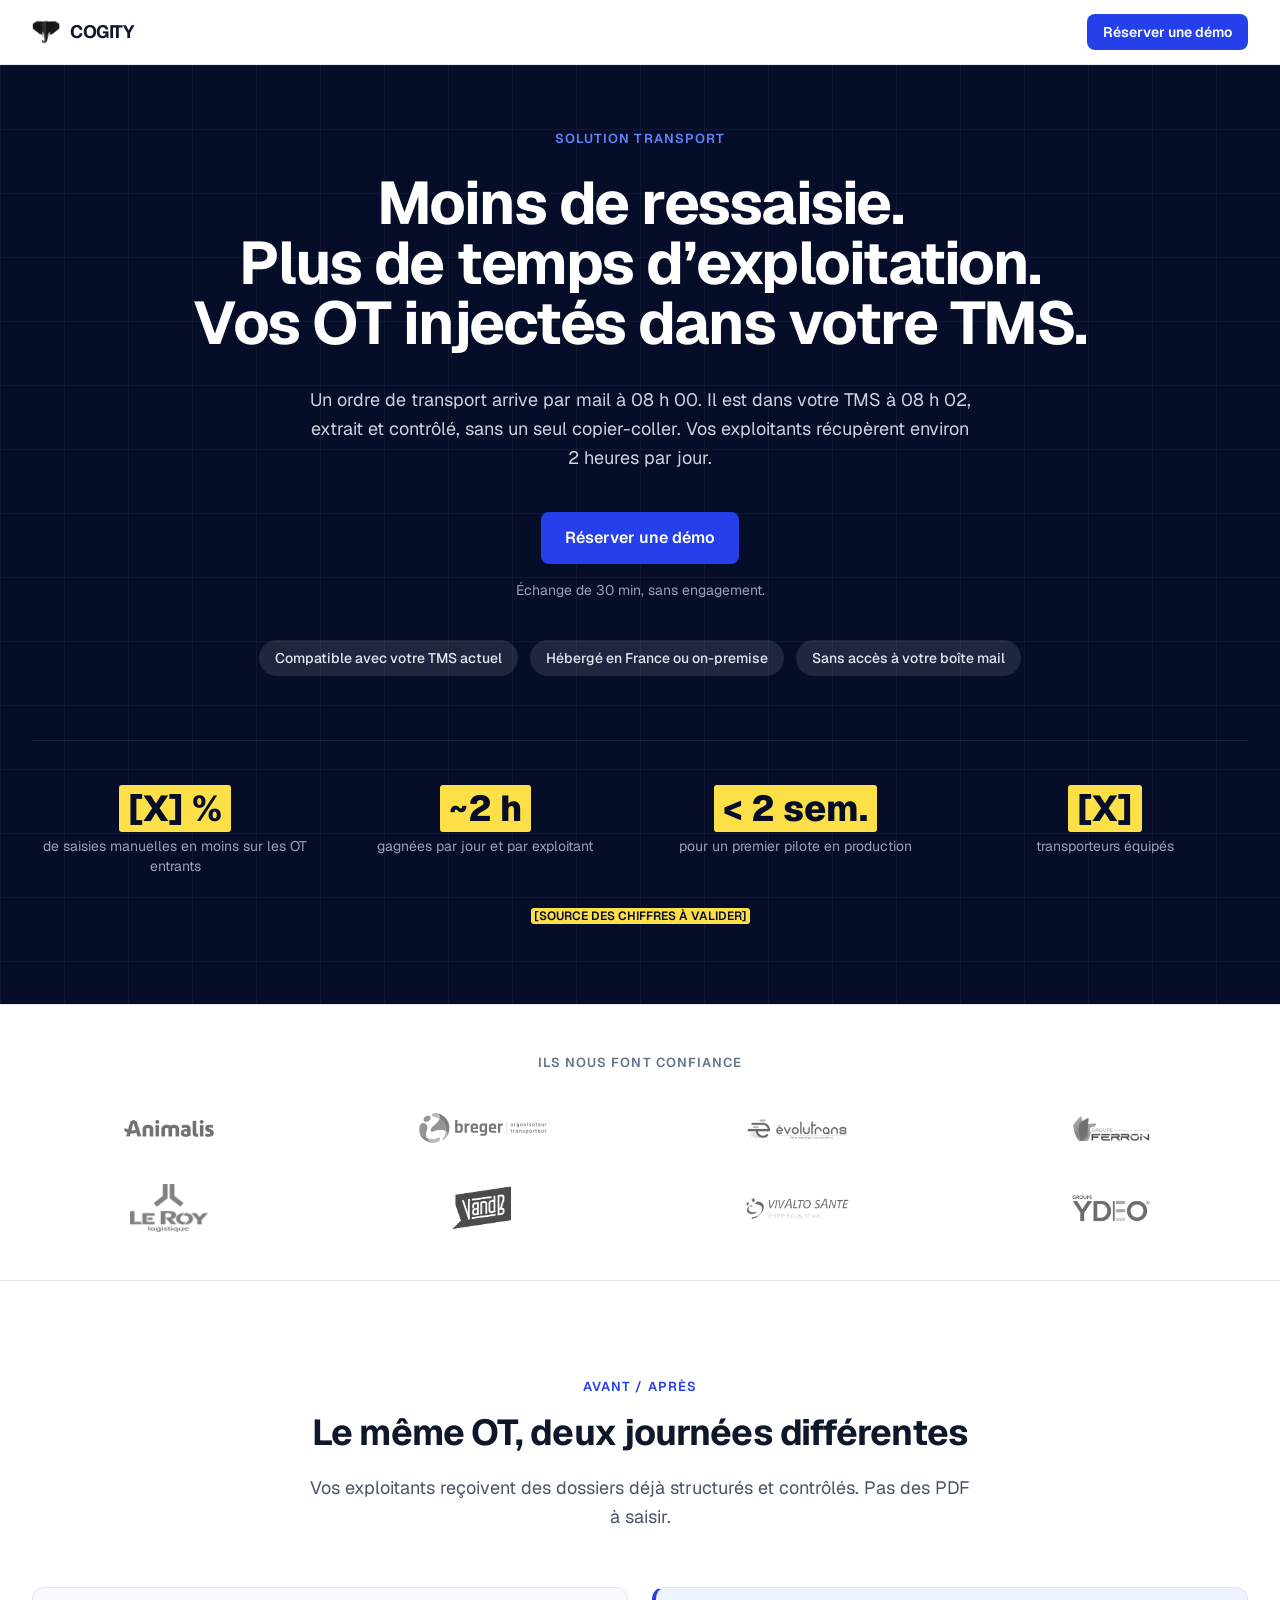
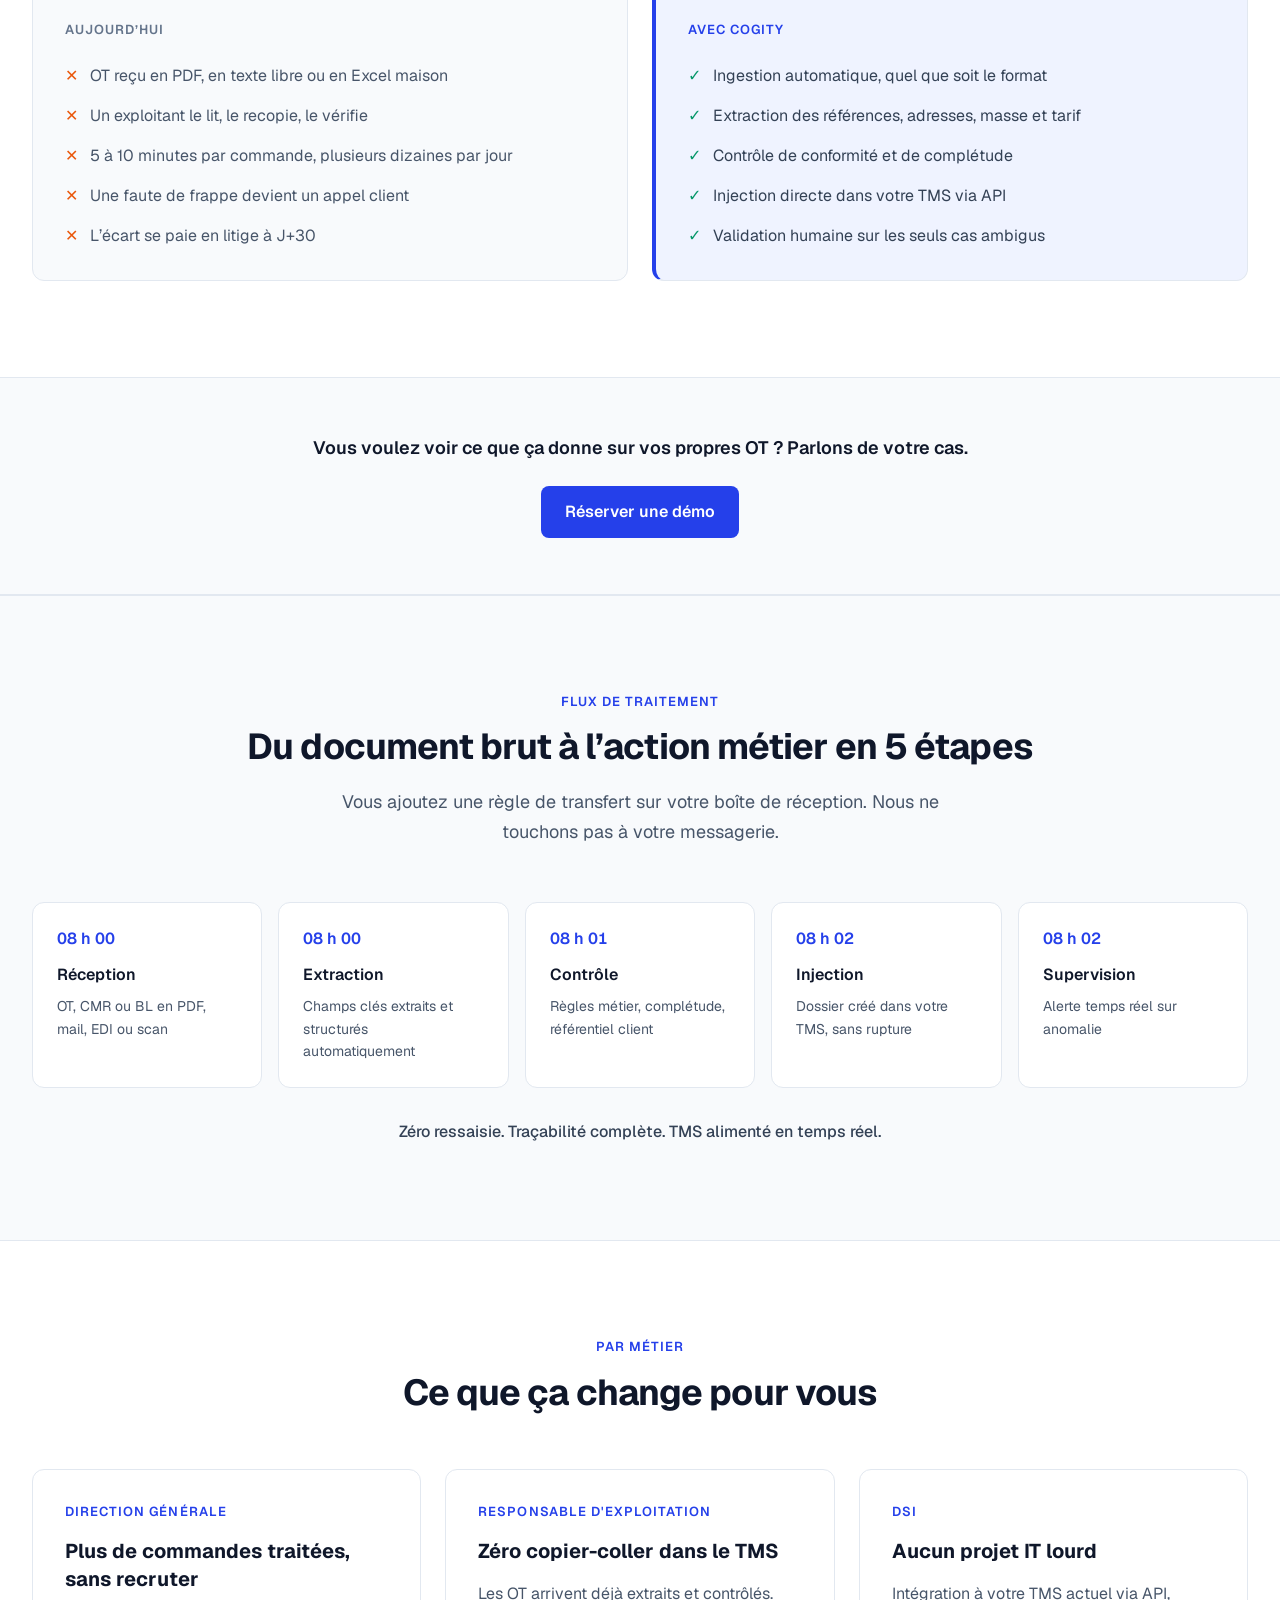
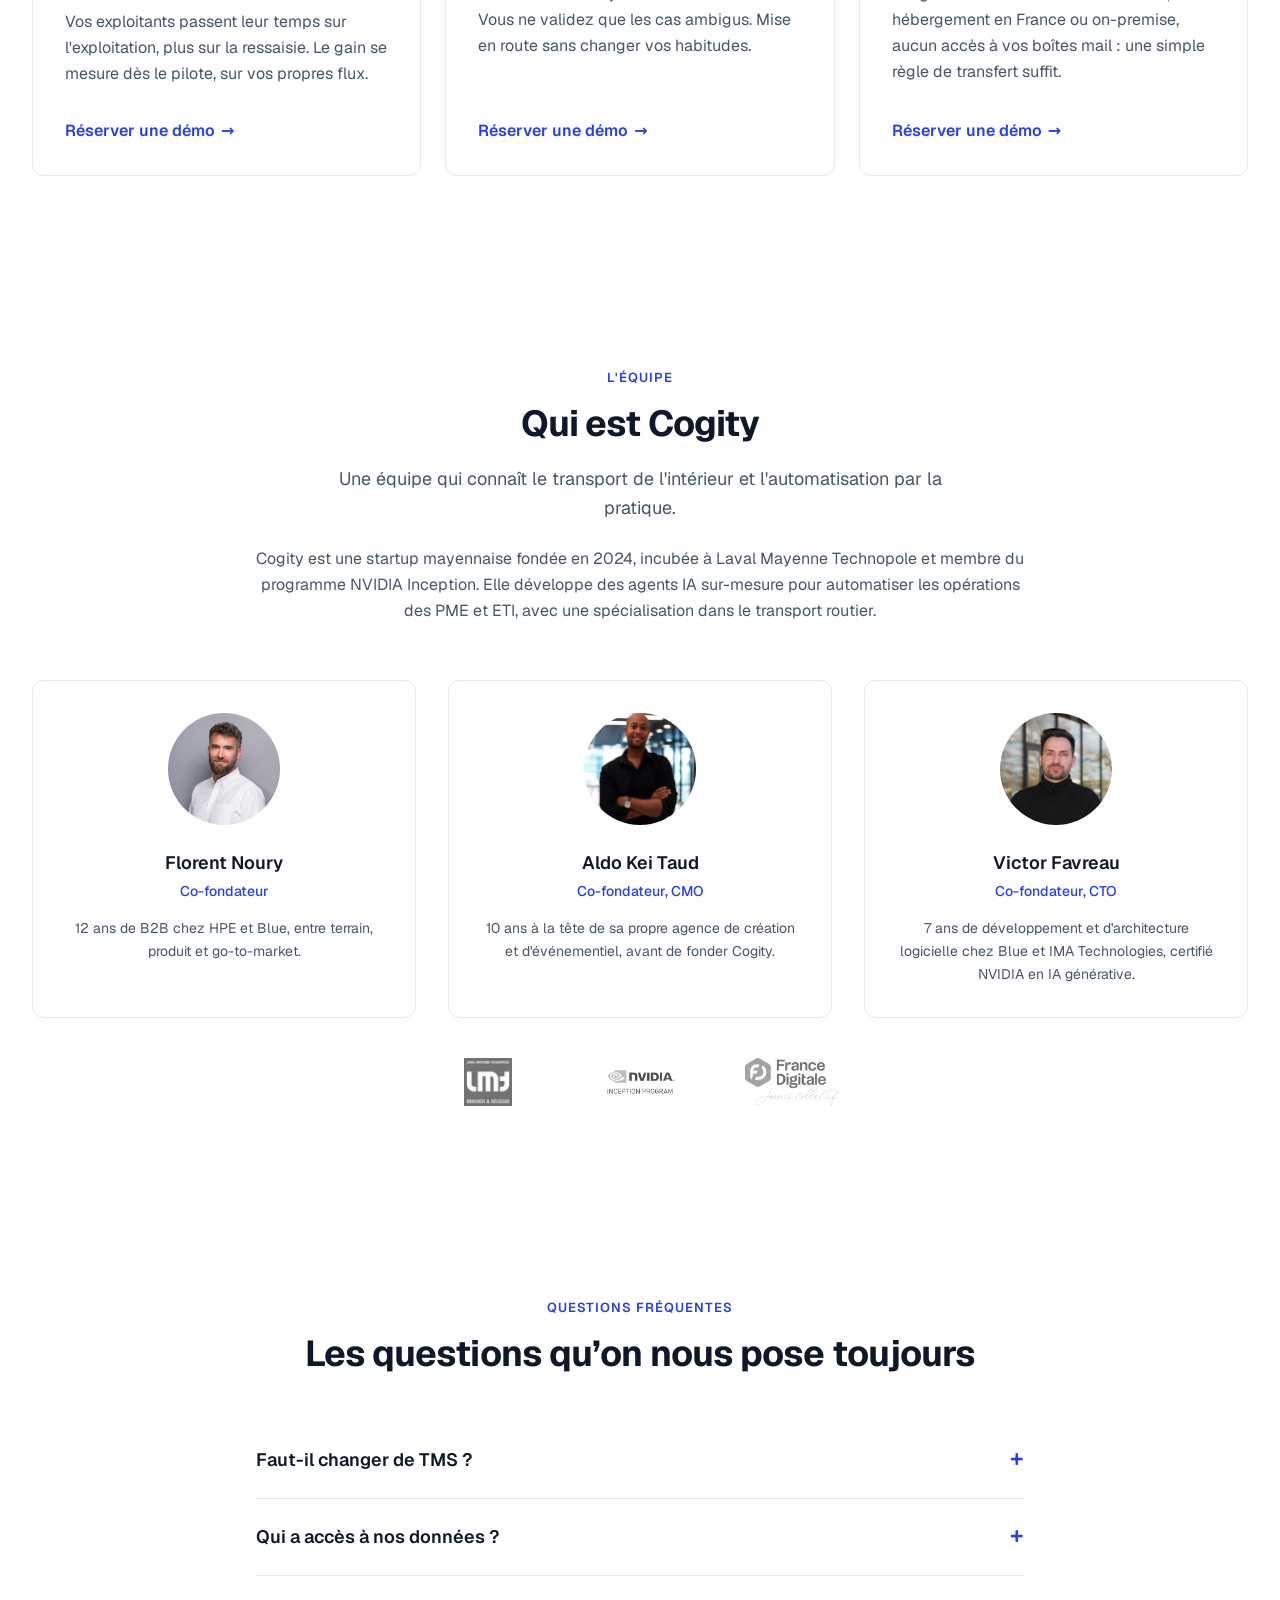
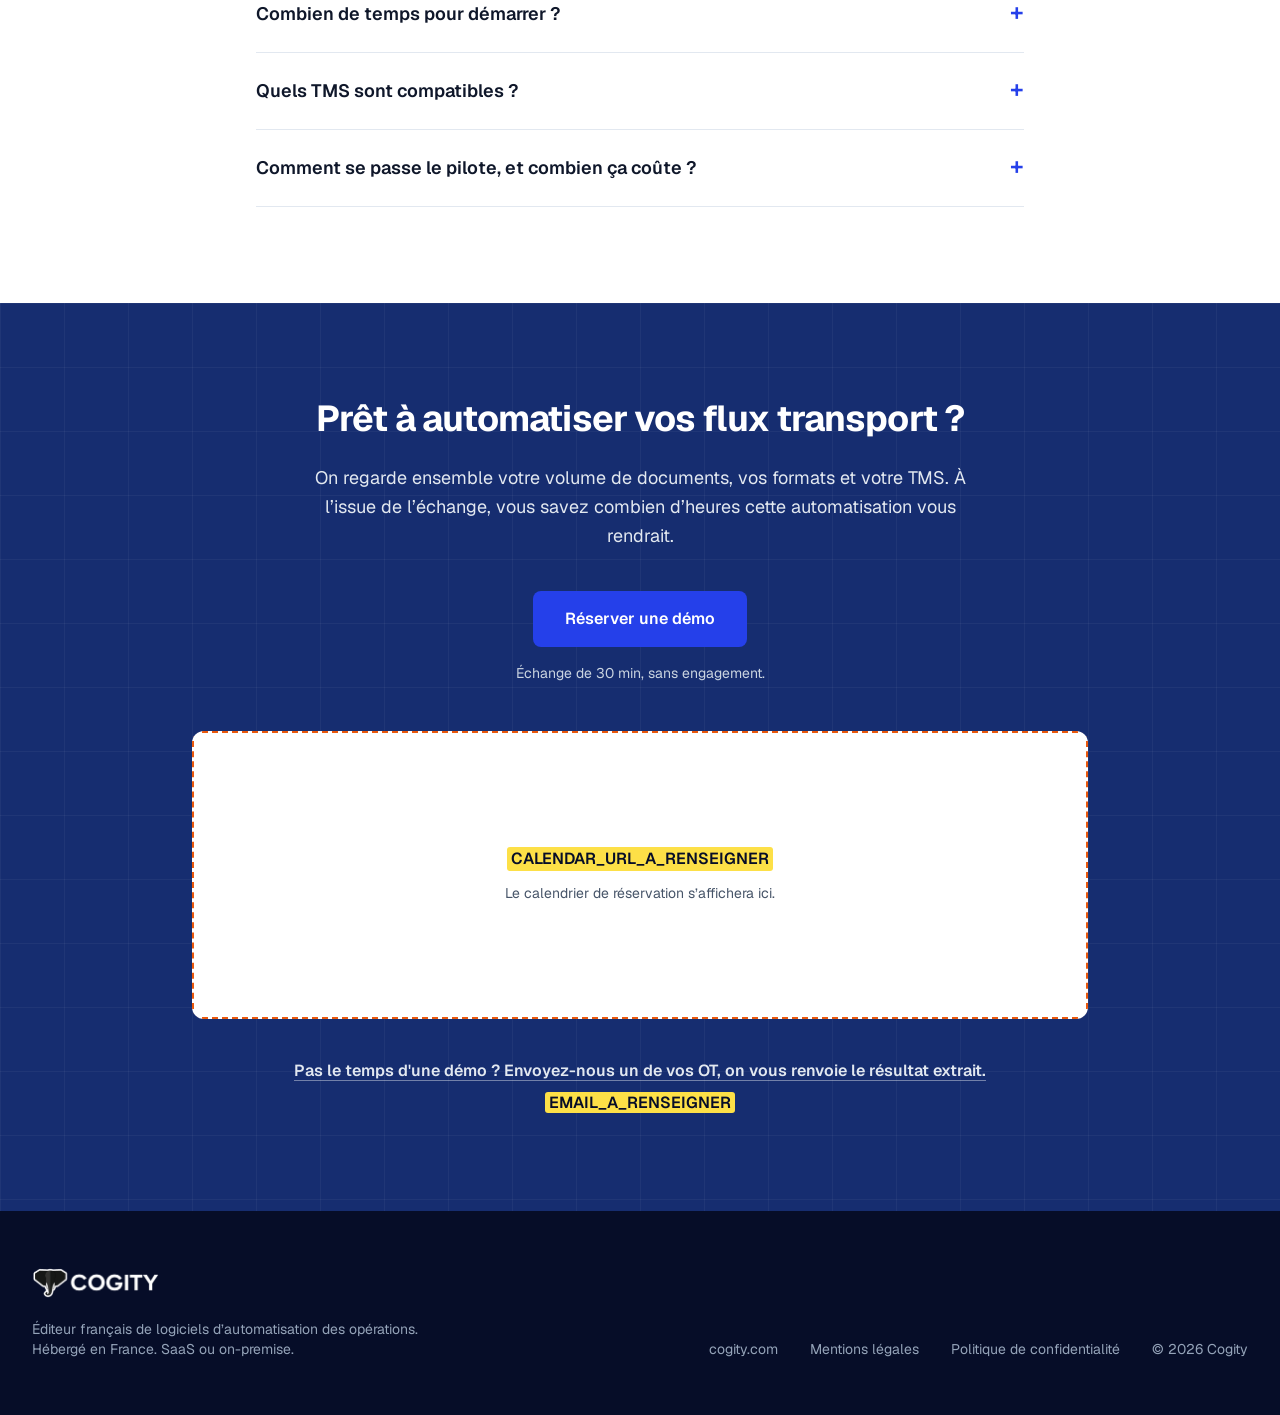
==== commit 1cc7b430: "Passe technique avant mise en ligne : personas, UTM, RGPD, meta - Personnalisation ?p=dg|exploitatio" ====
--- a/index.html
+++ b/index.html
@@ -3,49 +3,52 @@
 <head>
 <meta charset="utf-8">
 <meta name="viewport" content="width=device-width, initial-scale=1">
-<title>Automatisez vos ordres de transport | Cogity</title>
-<meta name="description" content="Vos ordres de transport passent du mail au TMS sans ressaisie, avec un premier pilote en production en moins de 2 semaines. Réservez une démo de 30 minutes.">
-<meta property="og:title" content="Automatisez vos ordres de transport | Cogity">
-<meta property="og:description" content="Vos ordres de transport passent du mail au TMS sans ressaisie. Réservez une démo de 30 minutes.">
-<meta property="og:image" content="https://cogity.com/cogity-banner.png">
+<title>Cogity | Vos OT injectés dans votre TMS, sans ressaisie</title>
+<meta name="description" content="Un ordre de transport arrive par mail à 08 h 00, il est dans votre TMS à 08 h 02, extrait et contrôlé, sans un seul copier-coller. Réservez une démo de 30 minutes.">
+<!-- LP de campagne outreach : jamais indexée, les liens restent suivis. -->
+<meta name="robots" content="noindex, follow">
+
+<!-- Aperçu de partage (LinkedIn, e-mail). Les crawlers n'exécutent pas le JS :
+     URLs absolues obligatoires. Si la LP passe sur un domaine personnalisé,
+     remplacer https://cogity-temoignages.vercel.app dans og:url, og:image et twitter:image. -->
 <meta property="og:type" content="website">
 <meta property="og:locale" content="fr_FR">
+<meta property="og:site_name" content="Cogity">
+<meta property="og:url" content="https://cogity-temoignages.vercel.app/">
+<meta property="og:title" content="Cogity | Vos OT injectés dans votre TMS, sans ressaisie">
+<meta property="og:description" content="Vos ordres de transport passent du mail à votre TMS en deux minutes, extraits et contrôlés. Compatible avec votre TMS actuel, hébergé en France ou on-premise.">
+<meta property="og:image" content="https://cogity-temoignages.vercel.app/assets/og-cogity-transport.png">
+<meta property="og:image:width" content="1200">
+<meta property="og:image:height" content="630">
+<meta property="og:image:alt" content="Cogity : vos OT injectés dans votre TMS, sans ressaisie">
 <meta name="twitter:card" content="summary_large_image">
-<link rel="icon" href="https://cogity.com/cogity-logo.png">
-
-<link rel="preconnect" href="https://fonts.googleapis.com">
-<link rel="preconnect" href="https://fonts.gstatic.com" crossorigin>
-<link href="https://fonts.googleapis.com/css2?family=Geist:wght@400..800&display=swap" rel="stylesheet">
-<script src="https://cdn.tailwindcss.com"></script>
-<script>
-/* Tokens repris du site cogity.com : navy-950 #060D28, navy-800 #162D70,
-   primary-600 #2540EA, primary-50 #EFF3FF, échelle slate, accent transport #EA580C,
-   typographie Geist Sans (variable 400-800, titres en 800 comme le site),
-   rayons 8 et 12 px. */
-tailwind.config = {
-  theme: { extend: {
-    colors: {
-      navy:      { 950:'#060D28', 900:'#0B1740', 800:'#162D70' },
-      primary:   { 700:'#1E34C4', 600:'#2540EA', 500:'#6085FA', 50:'#EFF3FF' },
-      slate:     { 900:'#0F172A', 700:'#334155', 600:'#475569', 500:'#64748B', 400:'#94A3B8', 300:'#CBD5E1', 200:'#E2E8F0', 100:'#F1F5F9', 50:'#F8FAFC' },
-      transport: '#EA580C',
-      valide:    '#059669'
-    },
-    fontFamily: { sans: ['Geist', 'system-ui', '-apple-system', 'sans-serif'] },
-    maxWidth: { lisible: '68ch' }
-  }}
-}
-</script>
+<meta name="twitter:title" content="Cogity | Vos OT injectés dans votre TMS, sans ressaisie">
+<meta name="twitter:description" content="Vos ordres de transport passent du mail à votre TMS en deux minutes, extraits et contrôlés.">
+<meta name="twitter:image" content="https://cogity-temoignages.vercel.app/assets/og-cogity-transport.png">
+<link rel="icon" type="image/png" href="assets/marque/favicon-32.png">
+
+<!-- RGPD : aucune ressource tierce au chargement. Police auto-hébergée
+     (Geist variable, sous-ensemble latin), Tailwind compilé en local :
+     npx tailwindcss@3.4 -c tailwind.config.js -i src/tailwind.css -o assets/css/app.css --minify
+     à relancer après tout ajout de classe dans ce fichier. -->
+<link rel="preload" href="assets/fonts/geist-latin.woff2" as="font" type="font/woff2" crossorigin>
+<link rel="stylesheet" href="assets/css/app.css">
 <style>
+  @font-face {
+    font-family: 'Geist';
+    font-style: normal;
+    font-weight: 100 900;
+    font-display: swap;
+    src: url(assets/fonts/geist-latin.woff2) format('woff2');
+    unicode-range: U+0000-00FF, U+0131, U+0152-0153, U+02BB-02BC, U+02C6, U+02DA, U+02DC, U+0304, U+0308, U+0329, U+2000-206F, U+20AC, U+2122, U+2191, U+2193, U+2212, U+2215, U+FEFF, U+FFFD;
+  }
   /* overflow-x reste uniquement sur html : le poser aussi sur body transforme
      body en conteneur de scroll et casse position:sticky sur le header. */
   html { overflow-x: hidden; scroll-behavior: smooth; }
   body { max-width: 100%; }
-  /* La graisse des titres est posée en classe utilitaire (font-bold) :
-     le preflight Tailwind applique h1-h6 { font-weight: inherit }, et son CSS,
-     injecté par le CDN à l'exécution, passe après ce bloc dans la cascade —
-     une règle font-weight posée ici sur h1/h2 serait donc écrasée.
-     Seul l'interlettrage tient, le preflight ne le réinitialise pas.
+  /* La graisse des titres est posée en classe utilitaire (font-bold), comme
+     sur le site : le preflight Tailwind applique h1-h6 { font-weight: inherit }.
+     Seul l'interlettrage est posé ici, le preflight ne le réinitialise pas.
      -0.025em = le tracking-tight que le site pose sur chacun de ses titres.
      h3 est hors de la règle : le site ne resserre pas ses h3. */
   h1, h2 { letter-spacing: -0.025em; }
@@ -98,6 +101,16 @@
   sourceAValider: true
 };
 
+/* GTM : laisser vide tant qu'aucun conteneur n'est prévu. Renseigné
+   ("GTM-XXXXXXX"), il n'est chargé qu'après clic sur "Accepter" dans le
+   bandeau cookies maison, et le lien "Gérer mes cookies" apparaît en pied de page.
+   Si le conteneur embarque lui-même un CMP (Axeptio...), retirer le bandeau
+   maison pour éviter un double widget. */
+const GTM_ID = "";
+
+/* Paramètres de campagne conservés pendant la visite (noms normalisés, jamais traduits). */
+const UTM_KEYS = ["utm_source", "utm_medium", "utm_campaign", "utm_content", "utm_term"];
+
 /* Réservation et alternative légère. Tant qu'une valeur est vide ou vaut
    *_A_RENSEIGNER, un placeholder jaune s'affiche à sa place. */
 const CONVERSION = {
@@ -111,8 +124,9 @@
 
   marque: {
     nom: "Cogity",
-    logoNoir:  "https://cogity.com/cogity-logo.png",
-    logoBlanc: "https://cdn.prod.website-files.com/68a5c3dd07199769270d9899/68bd9f67b84fe73564e8d492_logo-long-white.png",
+    /* Assets rapatriés depuis cogity.com : aucune requête tierce au chargement. */
+    icone:     "assets/marque/icone.png",
+    logoBlanc: "assets/marque/logo-blanc.png",
     site: "https://cogity.com/",
     baseline: "Éditeur français de logiciels d’automatisation des opérations.",
     hebergement: "Hébergé en France. SaaS ou on-premise.",
@@ -144,6 +158,12 @@
     eyebrow: "Solution Transport",
     titre: ["Moins de ressaisie.", "Plus de temps d’exploitation.", "Vos OT injectés dans votre TMS."],
     chapo: "Un ordre de transport arrive par mail à 08 h 00. Il est dans votre TMS à 08 h 02, extrait et contrôlé, sans un seul copier-coller. Vos exploitants récupèrent environ 2 heures par jour.",
+    /* Sous-titre remplacé si l'URL contient ?p=dg, ?p=exploitation ou ?p=dsi. */
+    chapoParPersona: {
+      dg:           "Vos exploitants récupèrent environ 2 heures par jour, sans changer de TMS ni recruter.",
+      exploitation: "Un OT arrive par mail à 08 h 00, il est dans votre TMS à 08 h 02. Sans un seul copier-coller.",
+      dsi:          "Intégration par API à votre TMS actuel, hébergement en France ou on-premise, aucun accès à vos boîtes mail."
+    },
     pills: ["Compatible avec votre TMS actuel", "Hébergé en France ou on-premise", "Sans accès à votre boîte mail"]
   },
 
@@ -283,18 +303,49 @@
     alternative: "Pas le temps d'une démo ? Envoyez-nous un de vos OT, on vous renvoie le résultat extrait.",
     sujetMail: "Test Cogity sur un de nos OT"
   },
-
-  /* Aucun identifiant en dur. Les tags ne se chargent qu'après consentement. */
-  tracking: { gtmId: "", metaPixelId: "" }
 };
 
 /* ============================================================
    2. RENDU  ·  le code lit la data, jamais l'inverse
    ============================================================ */
-const e = (s) => String(s).replace(/&/g,'&amp;').replace(/</g,'&lt;').replace(/>/g,'&gt;').replace(/"/g,'&quot;');
-
 const aValider = (v) => v && v.aValider;
 const renseigne = (v) => !!v && !/_A_RENSEIGNER$/.test(v);
+
+/* Contexte de visite : UTM (URL, sinon session) et persona (?p=). */
+const UTM = (() => {
+  const depuisUrl = {};
+  const q = new URLSearchParams(location.search);
+  UTM_KEYS.forEach(k => { const v = q.get(k); if (v) depuisUrl[k] = v; });
+  try {
+    if (Object.keys(depuisUrl).length) sessionStorage.setItem('cogity_utm', JSON.stringify(depuisUrl));
+    else return JSON.parse(sessionStorage.getItem('cogity_utm') || '{}');
+  } catch (err) { /* stockage bloqué : on garde les UTM de l'URL */ }
+  return depuisUrl;
+})();
+const PERSONA = (() => {
+  const p = new URLSearchParams(location.search).get('p');
+  return p && Object.prototype.hasOwnProperty.call(DATA.hero.chapoParPersona, p) ? p : null;
+})();
+
+/* URL du calendrier, UTM ajoutés en paramètres. */
+const urlCalendrier = () => {
+  try {
+    const u = new URL(CONVERSION.calendarUrl);
+    Object.entries(UTM).forEach(([k, v]) => u.searchParams.set(k, v));
+    return u.toString();
+  } catch (err) { return CONVERSION.calendarUrl; }
+};
+/* mailto : UTM en fin de corps, pour savoir quel message de la séquence a converti. */
+const urlMailto = () => {
+  const dest = renseigne(CONVERSION.emailOT) ? CONVERSION.emailOT : '';
+  const lignes = Object.entries(UTM).map(([k, v]) => `${k}=${v}`);
+  const corps = lignes.length ? `\n\n\n---\n${lignes.join('\n')}` : '';
+  return `mailto:${dest}?subject=${encodeURIComponent(DATA.final.sujetMail)}`
+    + (corps ? `&body=${encodeURIComponent(corps)}` : '');
+};
+
+const e = (s) => String(s).replace(/&/g,'&amp;').replace(/</g,'&lt;').replace(/>/g,'&gt;').replace(/"/g,'&quot;');
+
 const placeholder = (texte) => `<span class="a-valider font-semibold">${e(texte)}</span>`;
 
 /* Tous les boutons "Réserver une démo" descendent vers la section finale #demo. */
@@ -321,7 +372,7 @@
 <header class="sticky top-0 z-50 bg-white/95 backdrop-blur border-b border-slate-200">
   <div class="max-w-7xl mx-auto px-4 sm:px-6 lg:px-8 h-16 flex items-center justify-between gap-4">
     <a href="${e(DATA.marque.site)}" target="_blank" rel="noopener" class="flex items-center gap-2.5">
-      <img src="${e(DATA.marque.logoNoir)}" alt="" class="h-7 w-auto">
+      <img src="${e(DATA.marque.icone)}" alt="" class="h-7 w-auto">
       <span class="text-lg font-bold tracking-tight">COGITY</span>
     </a>
     ${ctaBleu("px-4 py-2 text-sm")}
@@ -336,7 +387,7 @@
     <h1 class="mt-6 mx-auto max-w-5xl text-4xl/[1.1] sm:text-5xl/none md:text-6xl/none font-bold text-white">
       ${DATA.hero.titre.map(l => `<span class="block">${e(l)}</span>`).join("")}
     </h1>
-    <p class="mt-8 mx-auto max-w-2xl text-lg text-slate-300 leading-relaxed">${e(DATA.hero.chapo)}</p>
+    <p class="mt-8 mx-auto max-w-2xl text-lg text-slate-300 leading-relaxed">${e(PERSONA ? DATA.hero.chapoParPersona[PERSONA] : DATA.hero.chapo)}</p>
     <div class="mt-10 flex flex-wrap justify-center gap-4">
       ${ctaBleu("px-6 py-3.5 text-base")}
     </div>
@@ -449,7 +500,8 @@
     <div class="text-center">${titreSection(DATA.personas.eyebrow, DATA.personas.titre, "")}</div>
     <div class="mt-14 grid gap-6 md:grid-cols-3">
       ${DATA.personas.items.map(p => `
-        <article id="${e(p.id)}" class="reveal scroll-mt-24 flex flex-col rounded-xl border border-slate-200 bg-white p-8">
+        <article id="${e(p.id)}" class="reveal scroll-mt-24 flex flex-col rounded-xl p-8 ${p.id === PERSONA
+          ? 'border-2 border-primary-600 bg-primary-50 shadow-lg shadow-primary-600/10' : 'border border-slate-200 bg-white'}"${p.id === PERSONA ? ' aria-current="true"' : ''}>
           <p class="eyebrow text-primary-600">${e(p.persona)}</p>
           <h3 class="mt-4 text-xl font-bold text-slate-900">${e(p.titre)}</h3>
           <p class="mt-4 flex-1 text-slate-600 leading-relaxed">${e(p.texte)}</p>
@@ -490,14 +542,14 @@
     <p class="mt-4 text-sm text-slate-300">${e(DATA.cta.precision)}</p>
     <div id="calendrier" class="mt-12 mx-auto max-w-4xl overflow-hidden rounded-xl bg-white">
       ${renseigne(CONVERSION.calendarUrl)
-        ? `<iframe src="${e(CONVERSION.calendarUrl)}" title="Réserver une démo Cogity" loading="lazy" class="block w-full h-[760px] border-0"></iframe>`
+        ? `<iframe src="${e(urlCalendrier())}" title="Réserver une démo Cogity" loading="lazy" class="block w-full h-[760px] border-0"></iframe>`
         : `<div class="flex h-72 flex-col items-center justify-center gap-3 border-2 border-dashed border-transport p-6 text-center">
              ${placeholder("CALENDAR_URL_A_RENSEIGNER")}
              <span class="text-sm text-slate-600">Le calendrier de réservation s’affichera ici.</span>
            </div>`}
     </div>
     <p class="mt-10 text-slate-200">
-      <a href="mailto:${renseigne(CONVERSION.emailOT) ? e(CONVERSION.emailOT) : ''}?subject=${encodeURIComponent(DATA.final.sujetMail)}" data-cta-alt
+      <a href="${e(urlMailto())}" data-cta-alt
          class="font-semibold underline underline-offset-4 decoration-white/40 hover:decoration-white">${e(DATA.final.alternative)}</a>
       ${renseigne(CONVERSION.emailOT) ? `` : `<span class="mt-2 block">${placeholder("EMAIL_A_RENSEIGNER")}</span>`}
     </p>
@@ -516,6 +568,7 @@
       <a href="${e(DATA.marque.site)}" target="_blank" rel="noopener" class="hover:text-white">cogity.com</a>
       <a href="${e(DATA.marque.mentionsUrl)}" target="_blank" rel="noopener" class="hover:text-white">Mentions légales</a>
       <a href="${e(DATA.marque.confidentialiteUrl)}" target="_blank" rel="noopener" class="hover:text-white">Politique de confidentialité</a>
+      ${GTM_ID ? `<button type="button" data-gerer-cookies class="hover:text-white">Gérer mes cookies</button>` : ``}
       <span>© ${new Date().getFullYear()} ${e(DATA.marque.nom)}</span>
     </div>
   </div>
@@ -534,9 +587,6 @@
   entrees.forEach(x => { if (x.isIntersecting) { x.target.classList.add('vu'); obs.unobserve(x.target); } });
 }, { threshold: 0.12 });
 document.querySelectorAll('.reveal').forEach(el => obs.observe(el));
-
-const utm = {};
-new URLSearchParams(location.search).forEach((v, k) => { if (k.startsWith('utm_')) utm[k] = v; });
 
 window.dataLayer = window.dataLayer || [];
 document.querySelectorAll('[data-cta]').forEach(a => {
@@ -546,7 +596,8 @@
       campaign: DATA.campagne.nom,
       source_url: location.href,
       timestamp: new Date().toISOString(),
-      ...utm
+      persona: PERSONA || '',
+      ...UTM
     });
   });
 });
@@ -554,38 +605,58 @@
 /* ============================================================
    4. CONSENTEMENT ET TAGS
    ============================================================ */
+const CONSENT_KEY = 'cogity_consent';
+const lireChoix = () => { try { return localStorage.getItem(CONSENT_KEY); } catch (err) { return null; } };
+const ecrireChoix = (v) => { try { v ? localStorage.setItem(CONSENT_KEY, v) : localStorage.removeItem(CONSENT_KEY); } catch (err) {} };
+
 function chargerTags() {
-  if (DATA.tracking.gtmId) {
-    (function(w,d,s,l,i){w[l]=w[l]||[];w[l].push({'gtm.start':new Date().getTime(),event:'gtm.js'});
-    var f=d.getElementsByTagName(s)[0],j=d.createElement(s);j.async=true;
-    j.src='https://www.googletagmanager.com/gtm.js?id='+i;f.parentNode.insertBefore(j,f);})
-    (window,document,'script','dataLayer',DATA.tracking.gtmId);
-  }
+  if (!GTM_ID || window.__gtm) return;
+  window.__gtm = true;
+  (function(w,d,s,l,i){w[l]=w[l]||[];w[l].push({'gtm.start':new Date().getTime(),event:'gtm.js'});
+  var f=d.getElementsByTagName(s)[0],j=d.createElement(s);j.async=true;
+  j.src='https://www.googletagmanager.com/gtm.js?id='+i;f.parentNode.insertBefore(j,f);})
+  (window,document,'script','dataLayer',GTM_ID);
 }
 
-(function banniere() {
-  if (!DATA.tracking.gtmId && !DATA.tracking.metaPixelId) return;
-  const choix = localStorage.getItem('cogity_consent');
-  if (choix === 'ok') { chargerTags(); return; }
-  if (choix === 'non') return;
-
+function banniere() {
+  if (!GTM_ID || document.getElementById('bandeau-cookies')) return;
   const b = document.createElement('div');
+  b.id = 'bandeau-cookies';
+  b.setAttribute('role', 'dialog');
+  b.setAttribute('aria-label', 'Cookies');
   b.className = 'fixed bottom-0 inset-x-0 z-50 border-t border-slate-200 bg-white p-5 shadow-lg';
   b.innerHTML = `
     <div class="max-w-7xl mx-auto flex flex-col md:flex-row md:items-center justify-between gap-4">
       <p class="text-sm text-slate-600 max-w-lisible">
         Nous utilisons des cookies de mesure d’audience pour savoir quelles pages sont consultées.
         Aucun cookie n’est déposé sans votre accord.
+        <a href="${e(DATA.marque.confidentialiteUrl)}" target="_blank" rel="noopener" class="underline">En savoir plus</a>
       </p>
       <div class="flex gap-3 shrink-0">
-        <button data-refus class="rounded-lg border border-slate-300 px-5 py-2.5 text-sm font-medium">Refuser</button>
+        <!-- Refuser et Accepter ont le même poids visuel (exigence CNIL). -->
+        <button data-refus class="rounded-lg bg-primary-600 px-5 py-2.5 text-sm font-semibold text-white">Refuser</button>
         <button data-accord class="rounded-lg bg-primary-600 px-5 py-2.5 text-sm font-semibold text-white">Accepter</button>
       </div>
     </div>`;
   document.body.appendChild(b);
-  b.querySelector('[data-accord]').onclick = () => { localStorage.setItem('cogity_consent','ok'); chargerTags(); b.remove(); };
-  b.querySelector('[data-refus]').onclick  = () => { localStorage.setItem('cogity_consent','non'); b.remove(); };
-})();
+  b.querySelector('[data-accord]').onclick = () => { ecrireChoix('ok'); chargerTags(); b.remove(); };
+  b.querySelector('[data-refus]').onclick  = () => { ecrireChoix('non'); b.remove(); };
+}
+
+if (GTM_ID) {
+  const choix = lireChoix();
+  if (choix === 'ok') chargerTags();
+  else if (choix !== 'non') banniere();
+  /* Retrait du consentement : on efface le choix et on rouvre le bandeau.
+     Des tags déjà chargés ne se déchargent pas : on recharge la page après un refus. */
+  document.querySelectorAll('[data-gerer-cookies]').forEach(btn => btn.addEventListener('click', () => {
+    const avait = lireChoix() === 'ok';
+    ecrireChoix(null);
+    banniere();
+    const refus = document.querySelector('#bandeau-cookies [data-refus]');
+    if (avait && refus) refus.addEventListener('click', () => location.reload());
+  }));
+}
 </script>
 </body>
 </html>
--- a/assets/css/app.css
+++ b/assets/css/app.css
@@ -0,0 +1 @@
+*,:after,:before{--tw-border-spacing-x:0;--tw-border-spacing-y:0;--tw-translate-x:0;--tw-translate-y:0;--tw-rotate:0;--tw-skew-x:0;--tw-skew-y:0;--tw-scale-x:1;--tw-scale-y:1;--tw-pan-x: ;--tw-pan-y: ;--tw-pinch-zoom: ;--tw-scroll-snap-strictness:proximity;--tw-gradient-from-position: ;--tw-gradient-via-position: ;--tw-gradient-to-position: ;--tw-ordinal: ;--tw-slashed-zero: ;--tw-numeric-figure: ;--tw-numeric-spacing: ;--tw-numeric-fraction: ;--tw-ring-inset: ;--tw-ring-offset-width:0px;--tw-ring-offset-color:#fff;--tw-ring-color:rgba(59,130,246,.5);--tw-ring-offset-shadow:0 0 #0000;--tw-ring-shadow:0 0 #0000;--tw-shadow:0 0 #0000;--tw-shadow-colored:0 0 #0000;--tw-blur: ;--tw-brightness: ;--tw-contrast: ;--tw-grayscale: ;--tw-hue-rotate: ;--tw-invert: ;--tw-saturate: ;--tw-sepia: ;--tw-drop-shadow: ;--tw-backdrop-blur: ;--tw-backdrop-brightness: ;--tw-backdrop-contrast: ;--tw-backdrop-grayscale: ;--tw-backdrop-hue-rotate: ;--tw-backdrop-invert: ;--tw-backdrop-opacity: ;--tw-backdrop-saturate: ;--tw-backdrop-sepia: ;--tw-contain-size: ;--tw-contain-layout: ;--tw-contain-paint: ;--tw-contain-style: }::backdrop{--tw-border-spacing-x:0;--tw-border-spacing-y:0;--tw-translate-x:0;--tw-translate-y:0;--tw-rotate:0;--tw-skew-x:0;--tw-skew-y:0;--tw-scale-x:1;--tw-scale-y:1;--tw-pan-x: ;--tw-pan-y: ;--tw-pinch-zoom: ;--tw-scroll-snap-strictness:proximity;--tw-gradient-from-position: ;--tw-gradient-via-position: ;--tw-gradient-to-position: ;--tw-ordinal: ;--tw-slashed-zero: ;--tw-numeric-figure: ;--tw-numeric-spacing: ;--tw-numeric-fraction: ;--tw-ring-inset: ;--tw-ring-offset-width:0px;--tw-ring-offset-color:#fff;--tw-ring-color:rgba(59,130,246,.5);--tw-ring-offset-shadow:0 0 #0000;--tw-ring-shadow:0 0 #0000;--tw-shadow:0 0 #0000;--tw-shadow-colored:0 0 #0000;--tw-blur: ;--tw-brightness: ;--tw-contrast: ;--tw-grayscale: ;--tw-hue-rotate: ;--tw-invert: ;--tw-saturate: ;--tw-sepia: ;--tw-drop-shadow: ;--tw-backdrop-blur: ;--tw-backdrop-brightness: ;--tw-backdrop-contrast: ;--tw-backdrop-grayscale: ;--tw-backdrop-hue-rotate: ;--tw-backdrop-invert: ;--tw-backdrop-opacity: ;--tw-backdrop-saturate: ;--tw-backdrop-sepia: ;--tw-contain-size: ;--tw-contain-layout: ;--tw-contain-paint: ;--tw-contain-style: }/*! tailwindcss v3.4.19 | MIT License | https://tailwindcss.com*/*,:after,:before{box-sizing:border-box;border:0 solid #e5e7eb}:after,:before{--tw-content:""}:host,html{line-height:1.5;-webkit-text-size-adjust:100%;-moz-tab-size:4;-o-tab-size:4;tab-size:4;font-family:Geist,system-ui,-apple-system,sans-serif;font-feature-settings:normal;font-variation-settings:normal;-webkit-tap-highlight-color:transparent}body{margin:0;line-height:inherit}hr{height:0;color:inherit;border-top-width:1px}abbr:where([title]){-webkit-text-decoration:underline dotted;text-decoration:underline dotted}h1,h2,h3,h4,h5,h6{font-size:inherit;font-weight:inherit}a{color:inherit;text-decoration:inherit}b,strong{font-weight:bolder}code,kbd,pre,samp{font-family:ui-monospace,SFMono-Regular,Menlo,Monaco,Consolas,Liberation Mono,Courier New,monospace;font-feature-settings:normal;font-variation-settings:normal;font-size:1em}small{font-size:80%}sub,sup{font-size:75%;line-height:0;position:relative;vertical-align:baseline}sub{bottom:-.25em}sup{top:-.5em}table{text-indent:0;border-color:inherit;border-collapse:collapse}button,input,optgroup,select,textarea{font-family:inherit;font-feature-settings:inherit;font-variation-settings:inherit;font-size:100%;font-weight:inherit;line-height:inherit;letter-spacing:inherit;color:inherit;margin:0;padding:0}button,select{text-transform:none}button,input:where([type=button]),input:where([type=reset]),input:where([type=submit]){-webkit-appearance:button;background-color:transparent;background-image:none}:-moz-focusring{outline:auto}:-moz-ui-invalid{box-shadow:none}progress{vertical-align:baseline}::-webkit-inner-spin-button,::-webkit-outer-spin-button{height:auto}[type=search]{-webkit-appearance:textfield;outline-offset:-2px}::-webkit-search-decoration{-webkit-appearance:none}::-webkit-file-upload-button{-webkit-appearance:button;font:inherit}summary{display:list-item}blockquote,dd,dl,figure,h1,h2,h3,h4,h5,h6,hr,p,pre{margin:0}fieldset{margin:0}fieldset,legend{padding:0}menu,ol,ul{list-style:none;margin:0;padding:0}dialog{padding:0}textarea{resize:vertical}input::-moz-placeholder,textarea::-moz-placeholder{opacity:1;color:#9ca3af}input::placeholder,textarea::placeholder{opacity:1;color:#9ca3af}[role=button],button{cursor:pointer}:disabled{cursor:default}audio,canvas,embed,iframe,img,object,svg,video{display:block;vertical-align:middle}img,video{max-width:100%;height:auto}[hidden]:where(:not([hidden=until-found])){display:none}.fixed{position:fixed}.absolute{position:absolute}.relative{position:relative}.sticky{position:sticky}.inset-0{inset:0}.inset-x-0{left:0;right:0}.bottom-0{bottom:0}.top-0{top:0}.z-50{z-index:50}.mx-auto{margin-left:auto;margin-right:auto}.mt-1{margin-top:.25rem}.mt-10{margin-top:2.5rem}.mt-12{margin-top:3rem}.mt-14{margin-top:3.5rem}.mt-16{margin-top:4rem}.mt-2{margin-top:.5rem}.mt-3{margin-top:.75rem}.mt-4{margin-top:1rem}.mt-5{margin-top:1.25rem}.mt-6{margin-top:1.5rem}.mt-8{margin-top:2rem}.block{display:block}.flex{display:flex}.inline-flex{display:inline-flex}.grid{display:grid}.hidden{display:none}.h-10{height:2.5rem}.h-12{height:3rem}.h-16{height:4rem}.h-28{height:7rem}.h-7{height:1.75rem}.h-72{height:18rem}.h-8{height:2rem}.h-\[760px\]{height:760px}.max-h-full{max-height:100%}.w-28{width:7rem}.w-32{width:8rem}.w-auto{width:auto}.w-full{width:100%}.max-w-2xl{max-width:42rem}.max-w-3xl{max-width:48rem}.max-w-4xl{max-width:56rem}.max-w-5xl{max-width:64rem}.max-w-7xl{max-width:80rem}.max-w-full{max-width:100%}.max-w-lisible{max-width:68ch}.flex-1{flex:1 1 0%}.shrink-0{flex-shrink:0}.transform{transform:translate(var(--tw-translate-x),var(--tw-translate-y)) rotate(var(--tw-rotate)) skewX(var(--tw-skew-x)) skewY(var(--tw-skew-y)) scaleX(var(--tw-scale-x)) scaleY(var(--tw-scale-y))}.cursor-pointer{cursor:pointer}.scroll-mt-16{scroll-margin-top:4rem}.scroll-mt-24{scroll-margin-top:6rem}.list-none{list-style-type:none}.grid-cols-2{grid-template-columns:repeat(2,minmax(0,1fr))}.flex-col{flex-direction:column}.flex-wrap{flex-wrap:wrap}.place-items-center{place-items:center}.items-start{align-items:flex-start}.items-center{align-items:center}.justify-center{justify-content:center}.justify-between{justify-content:space-between}.gap-1\.5{gap:.375rem}.gap-2{gap:.5rem}.gap-2\.5{gap:.625rem}.gap-3{gap:.75rem}.gap-4{gap:1rem}.gap-6{gap:1.5rem}.gap-8{gap:2rem}.gap-x-10{-moz-column-gap:2.5rem;column-gap:2.5rem}.gap-x-6{-moz-column-gap:1.5rem;column-gap:1.5rem}.gap-x-8{-moz-column-gap:2rem;column-gap:2rem}.gap-y-10{row-gap:2.5rem}.gap-y-2{row-gap:.5rem}.gap-y-8{row-gap:2rem}.space-y-4>:not([hidden])~:not([hidden]){--tw-space-y-reverse:0;margin-top:calc(1rem*(1 - var(--tw-space-y-reverse)));margin-bottom:calc(1rem*var(--tw-space-y-reverse))}.overflow-hidden{overflow:hidden}.whitespace-nowrap{white-space:nowrap}.rounded-full{border-radius:9999px}.rounded-lg{border-radius:.5rem}.rounded-xl{border-radius:.75rem}.border{border-width:1px}.border-0{border-width:0}.border-2{border-width:2px}.border-y{border-top-width:1px}.border-b,.border-y{border-bottom-width:1px}.border-l-4{border-left-width:4px}.border-t{border-top-width:1px}.border-dashed{border-style:dashed}.border-primary-600{--tw-border-opacity:1;border-color:rgb(37 64 234/var(--tw-border-opacity,1))}.border-slate-200{--tw-border-opacity:1;border-color:rgb(226 232 240/var(--tw-border-opacity,1))}.border-transport{--tw-border-opacity:1;border-color:rgb(234 88 12/var(--tw-border-opacity,1))}.border-white\/10{border-color:hsla(0,0%,100%,.1)}.border-l-primary-600{--tw-border-opacity:1;border-left-color:rgb(37 64 234/var(--tw-border-opacity,1))}.bg-navy-800{--tw-bg-opacity:1;background-color:rgb(22 45 112/var(--tw-bg-opacity,1))}.bg-navy-950{--tw-bg-opacity:1;background-color:rgb(6 13 40/var(--tw-bg-opacity,1))}.bg-primary-50{--tw-bg-opacity:1;background-color:rgb(239 243 255/var(--tw-bg-opacity,1))}.bg-primary-600{--tw-bg-opacity:1;background-color:rgb(37 64 234/var(--tw-bg-opacity,1))}.bg-slate-50{--tw-bg-opacity:1;background-color:rgb(248 250 252/var(--tw-bg-opacity,1))}.bg-white{--tw-bg-opacity:1;background-color:rgb(255 255 255/var(--tw-bg-opacity,1))}.bg-white\/10{background-color:hsla(0,0%,100%,.1)}.bg-white\/95{background-color:hsla(0,0%,100%,.95)}.object-contain{-o-object-fit:contain;object-fit:contain}.object-cover{-o-object-fit:cover;object-fit:cover}.p-4{padding:1rem}.p-5{padding:1.25rem}.p-6{padding:1.5rem}.p-8{padding:2rem}.px-2{padding-left:.5rem;padding-right:.5rem}.px-4{padding-left:1rem;padding-right:1rem}.px-5{padding-left:1.25rem;padding-right:1.25rem}.px-6{padding-left:1.5rem;padding-right:1.5rem}.px-8{padding-left:2rem;padding-right:2rem}.py-12{padding-top:3rem;padding-bottom:3rem}.py-14{padding-top:3.5rem;padding-bottom:3.5rem}.py-2{padding-top:.5rem;padding-bottom:.5rem}.py-2\.5{padding-top:.625rem;padding-bottom:.625rem}.py-20{padding-top:5rem;padding-bottom:5rem}.py-3\.5{padding-top:.875rem;padding-bottom:.875rem}.py-4{padding-top:1rem;padding-bottom:1rem}.py-6{padding-top:1.5rem;padding-bottom:1.5rem}.pb-20{padding-bottom:5rem}.pt-12{padding-top:3rem}.pt-16{padding-top:4rem}.text-center{text-align:center}.font-sans{font-family:Geist,system-ui,-apple-system,sans-serif}.text-2xl{font-size:1.5rem;line-height:2rem}.text-3xl{font-size:1.875rem;line-height:2.25rem}.text-4xl\/\[1\.1\]{font-size:2.25rem;line-height:1.1}.text-base{font-size:1rem;line-height:1.5rem}.text-lg{font-size:1.125rem;line-height:1.75rem}.text-sm{font-size:.875rem;line-height:1.25rem}.text-xl{font-size:1.25rem;line-height:1.75rem}.text-xs{font-size:.75rem;line-height:1rem}.font-bold{font-weight:700}.font-extrabold{font-weight:800}.font-medium{font-weight:500}.font-semibold{font-weight:600}.uppercase{text-transform:uppercase}.tabular-nums{--tw-numeric-spacing:tabular-nums;font-variant-numeric:var(--tw-ordinal) var(--tw-slashed-zero) var(--tw-numeric-figure) var(--tw-numeric-spacing) var(--tw-numeric-fraction)}.leading-none{line-height:1}.leading-relaxed{line-height:1.625}.leading-snug{line-height:1.375}.leading-tight{line-height:1.25}.tracking-tight{letter-spacing:-.025em}.\!text-navy-950{--tw-text-opacity:1!important;color:rgb(6 13 40/var(--tw-text-opacity,1))!important}.text-primary-500{--tw-text-opacity:1;color:rgb(96 133 250/var(--tw-text-opacity,1))}.text-primary-600{--tw-text-opacity:1;color:rgb(37 64 234/var(--tw-text-opacity,1))}.text-slate-200{--tw-text-opacity:1;color:rgb(226 232 240/var(--tw-text-opacity,1))}.text-slate-300{--tw-text-opacity:1;color:rgb(203 213 225/var(--tw-text-opacity,1))}.text-slate-400{--tw-text-opacity:1;color:rgb(148 163 184/var(--tw-text-opacity,1))}.text-slate-500{--tw-text-opacity:1;color:rgb(100 116 139/var(--tw-text-opacity,1))}.text-slate-600{--tw-text-opacity:1;color:rgb(71 85 105/var(--tw-text-opacity,1))}.text-slate-700{--tw-text-opacity:1;color:rgb(51 65 85/var(--tw-text-opacity,1))}.text-slate-900{--tw-text-opacity:1;color:rgb(15 23 42/var(--tw-text-opacity,1))}.text-transport{--tw-text-opacity:1;color:rgb(234 88 12/var(--tw-text-opacity,1))}.text-valide{--tw-text-opacity:1;color:rgb(5 150 105/var(--tw-text-opacity,1))}.text-white{--tw-text-opacity:1;color:rgb(255 255 255/var(--tw-text-opacity,1))}.underline{text-decoration-line:underline}.decoration-white\/40{text-decoration-color:hsla(0,0%,100%,.4)}.underline-offset-4{text-underline-offset:4px}.antialiased{-webkit-font-smoothing:antialiased;-moz-osx-font-smoothing:grayscale}.opacity-70{opacity:.7}.shadow-lg{--tw-shadow:0 10px 15px -3px rgba(0,0,0,.1),0 4px 6px -4px rgba(0,0,0,.1);--tw-shadow-colored:0 10px 15px -3px var(--tw-shadow-color),0 4px 6px -4px var(--tw-shadow-color);box-shadow:var(--tw-ring-offset-shadow,0 0 #0000),var(--tw-ring-shadow,0 0 #0000),var(--tw-shadow)}.shadow-primary-600\/10{--tw-shadow-color:rgba(37,64,234,.1);--tw-shadow:var(--tw-shadow-colored)}.outline{outline-style:solid}.grayscale{--tw-grayscale:grayscale(100%);filter:var(--tw-blur) var(--tw-brightness) var(--tw-contrast) var(--tw-grayscale) var(--tw-hue-rotate) var(--tw-invert) var(--tw-saturate) var(--tw-sepia) var(--tw-drop-shadow)}.backdrop-blur{--tw-backdrop-blur:blur(8px);-webkit-backdrop-filter:var(--tw-backdrop-blur) var(--tw-backdrop-brightness) var(--tw-backdrop-contrast) var(--tw-backdrop-grayscale) var(--tw-backdrop-hue-rotate) var(--tw-backdrop-invert) var(--tw-backdrop-opacity) var(--tw-backdrop-saturate) var(--tw-backdrop-sepia);backdrop-filter:var(--tw-backdrop-blur) var(--tw-backdrop-brightness) var(--tw-backdrop-contrast) var(--tw-backdrop-grayscale) var(--tw-backdrop-hue-rotate) var(--tw-backdrop-invert) var(--tw-backdrop-opacity) var(--tw-backdrop-saturate) var(--tw-backdrop-sepia)}.transition{transition-property:color,background-color,border-color,text-decoration-color,fill,stroke,opacity,box-shadow,transform,filter,-webkit-backdrop-filter;transition-property:color,background-color,border-color,text-decoration-color,fill,stroke,opacity,box-shadow,transform,filter,backdrop-filter;transition-property:color,background-color,border-color,text-decoration-color,fill,stroke,opacity,box-shadow,transform,filter,backdrop-filter,-webkit-backdrop-filter;transition-timing-function:cubic-bezier(.4,0,.2,1);transition-duration:.15s}.transition-colors{transition-property:color,background-color,border-color,text-decoration-color,fill,stroke;transition-timing-function:cubic-bezier(.4,0,.2,1);transition-duration:.15s}.hover\:bg-primary-700:hover{--tw-bg-opacity:1;background-color:rgb(30 52 196/var(--tw-bg-opacity,1))}.hover\:text-primary-700:hover{--tw-text-opacity:1;color:rgb(30 52 196/var(--tw-text-opacity,1))}.hover\:text-white:hover{--tw-text-opacity:1;color:rgb(255 255 255/var(--tw-text-opacity,1))}.hover\:decoration-white:hover{text-decoration-color:#fff}.hover\:opacity-100:hover{opacity:1}.hover\:grayscale-0:hover{--tw-grayscale:grayscale(0);filter:var(--tw-blur) var(--tw-brightness) var(--tw-contrast) var(--tw-grayscale) var(--tw-hue-rotate) var(--tw-invert) var(--tw-saturate) var(--tw-sepia) var(--tw-drop-shadow)}.group[open] .group-open\:inline{display:inline}.group[open] .group-open\:hidden{display:none}@media (min-width:640px){.sm\:grid-cols-2{grid-template-columns:repeat(2,minmax(0,1fr))}.sm\:grid-cols-4{grid-template-columns:repeat(4,minmax(0,1fr))}.sm\:px-6{padding-left:1.5rem;padding-right:1.5rem}.sm\:text-4xl{font-size:2.25rem;line-height:2.5rem}.sm\:text-5xl\/none{font-size:3rem;line-height:1}}@media (min-width:768px){.md\:grid-cols-2{grid-template-columns:repeat(2,minmax(0,1fr))}.md\:grid-cols-3{grid-template-columns:repeat(3,minmax(0,1fr))}.md\:grid-cols-5{grid-template-columns:repeat(5,minmax(0,1fr))}.md\:flex-row{flex-direction:row}.md\:items-end{align-items:flex-end}.md\:items-center{align-items:center}.md\:text-4xl{font-size:2.25rem;line-height:2.5rem}.md\:text-6xl\/none{font-size:3.75rem;line-height:1}}@media (min-width:1024px){.lg\:grid-cols-3{grid-template-columns:repeat(3,minmax(0,1fr))}.lg\:grid-cols-4{grid-template-columns:repeat(4,minmax(0,1fr))}.lg\:px-8{padding-left:2rem;padding-right:2rem}.lg\:py-24{padding-top:6rem;padding-bottom:6rem}}
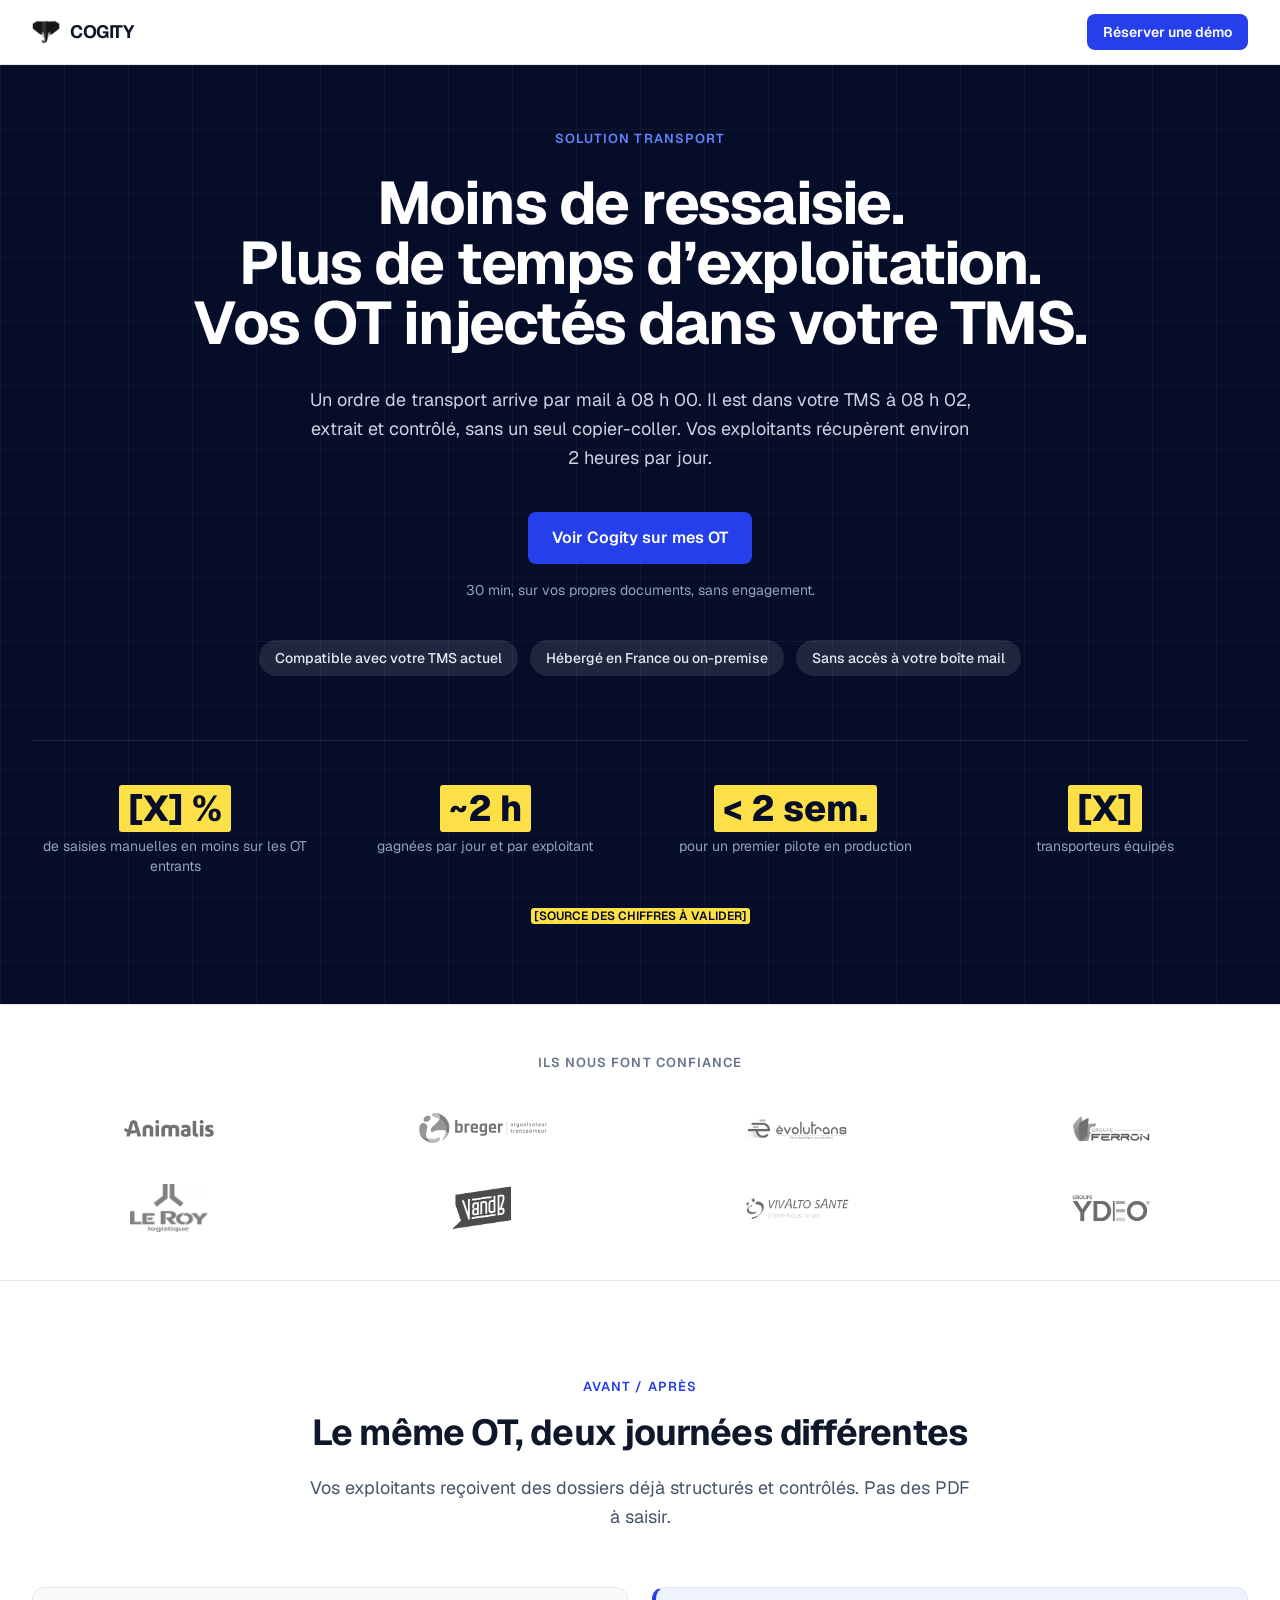
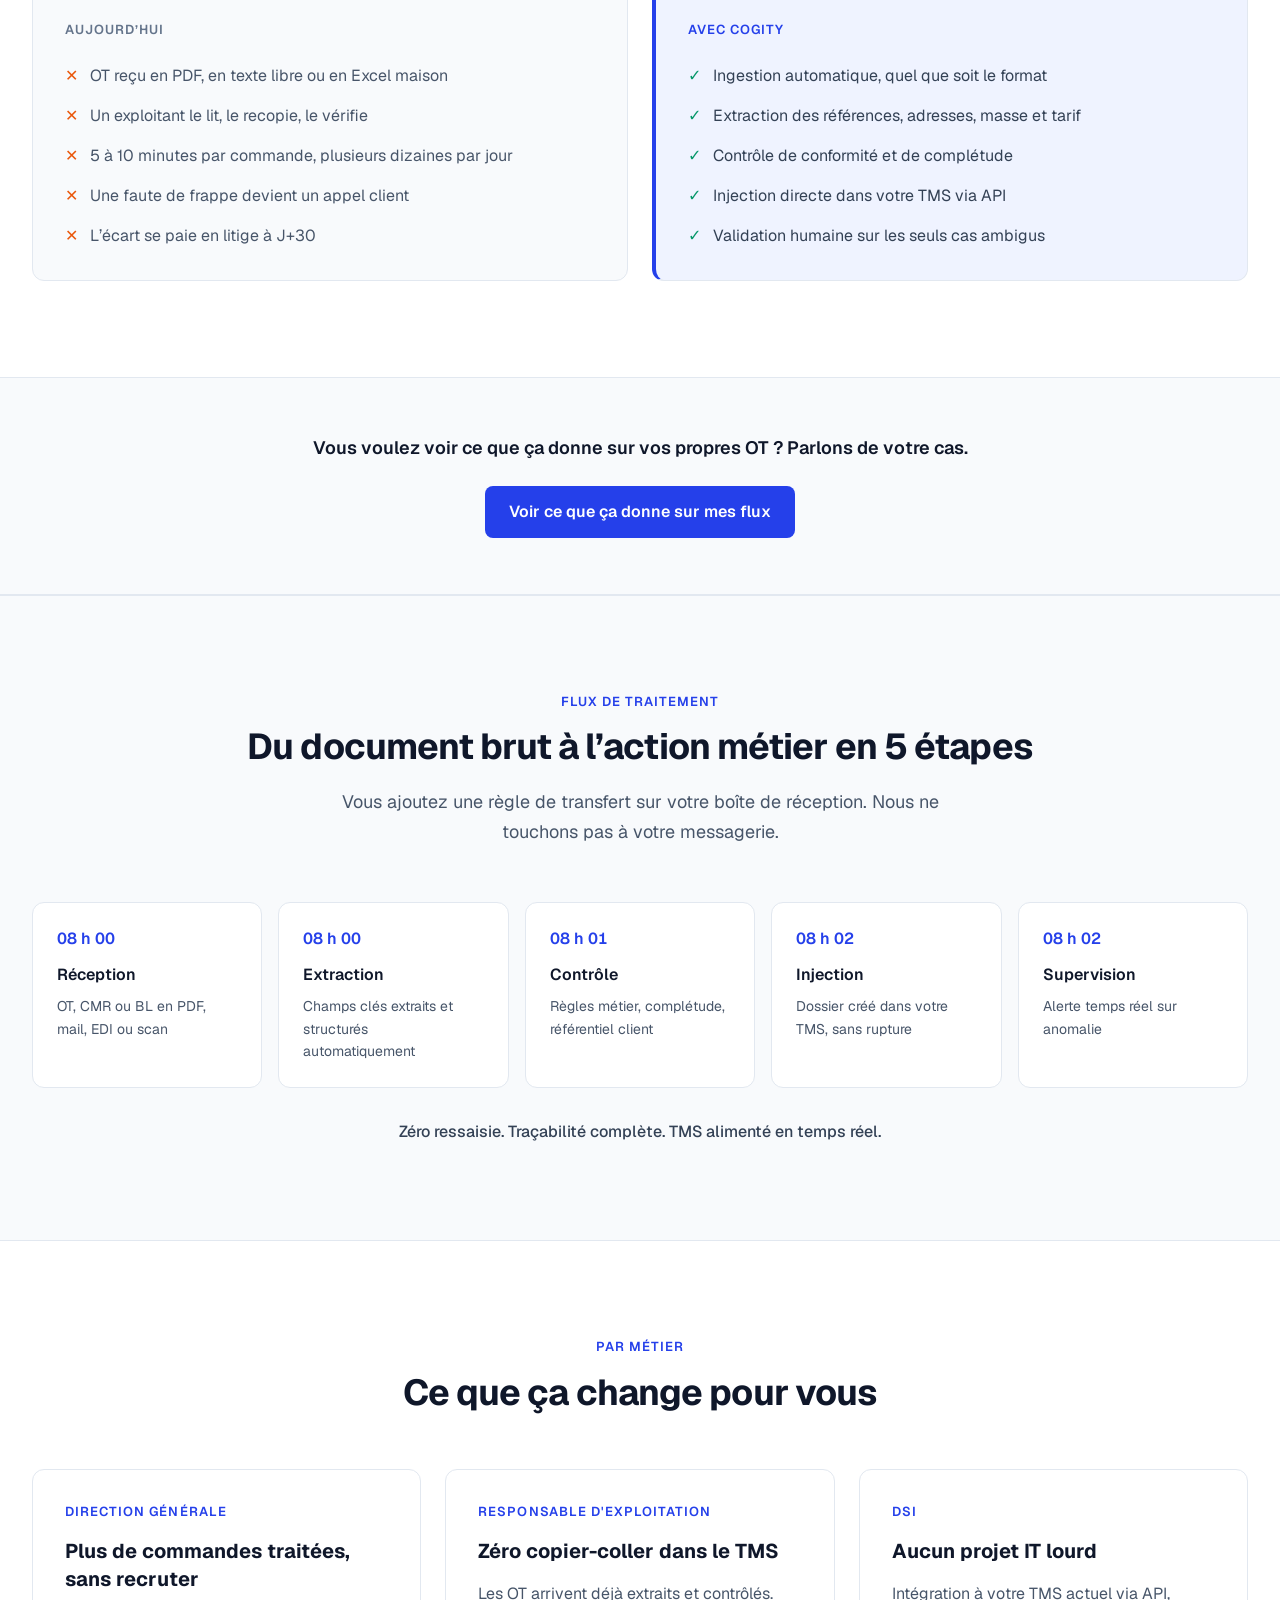
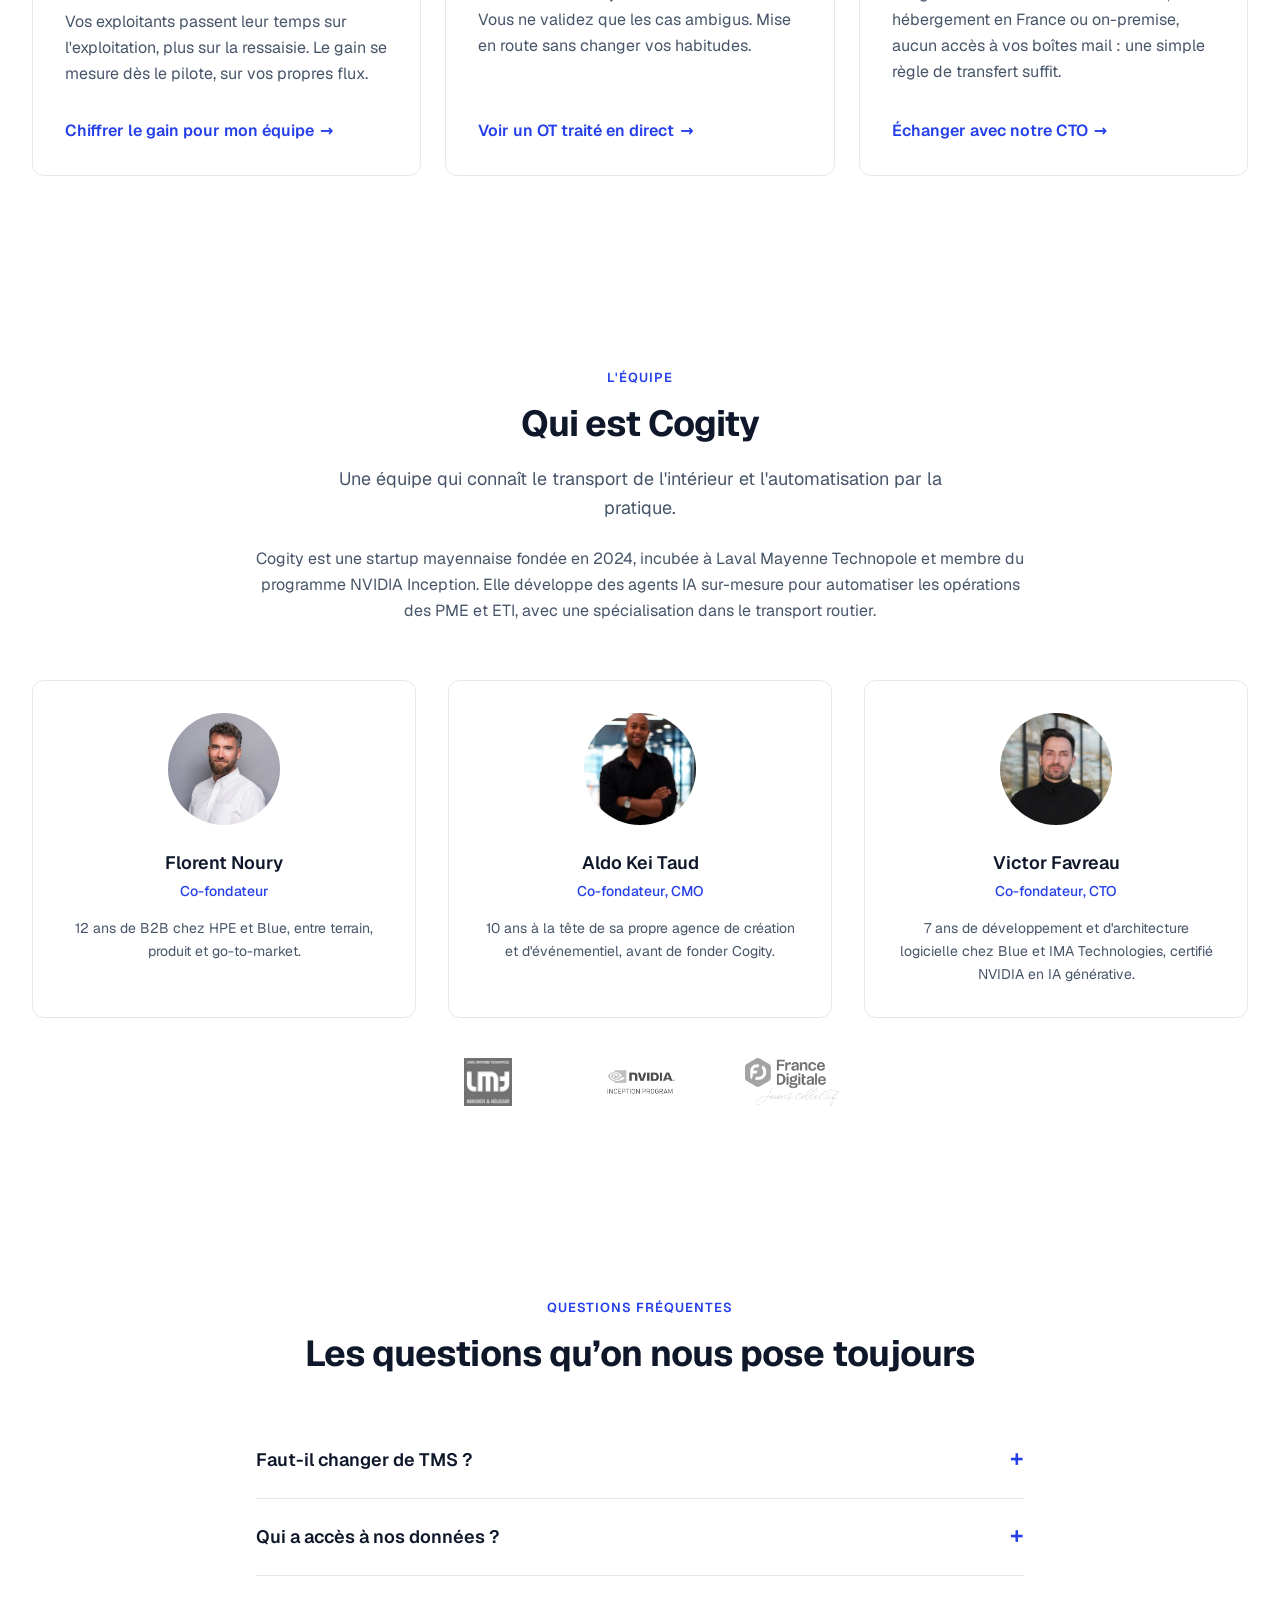
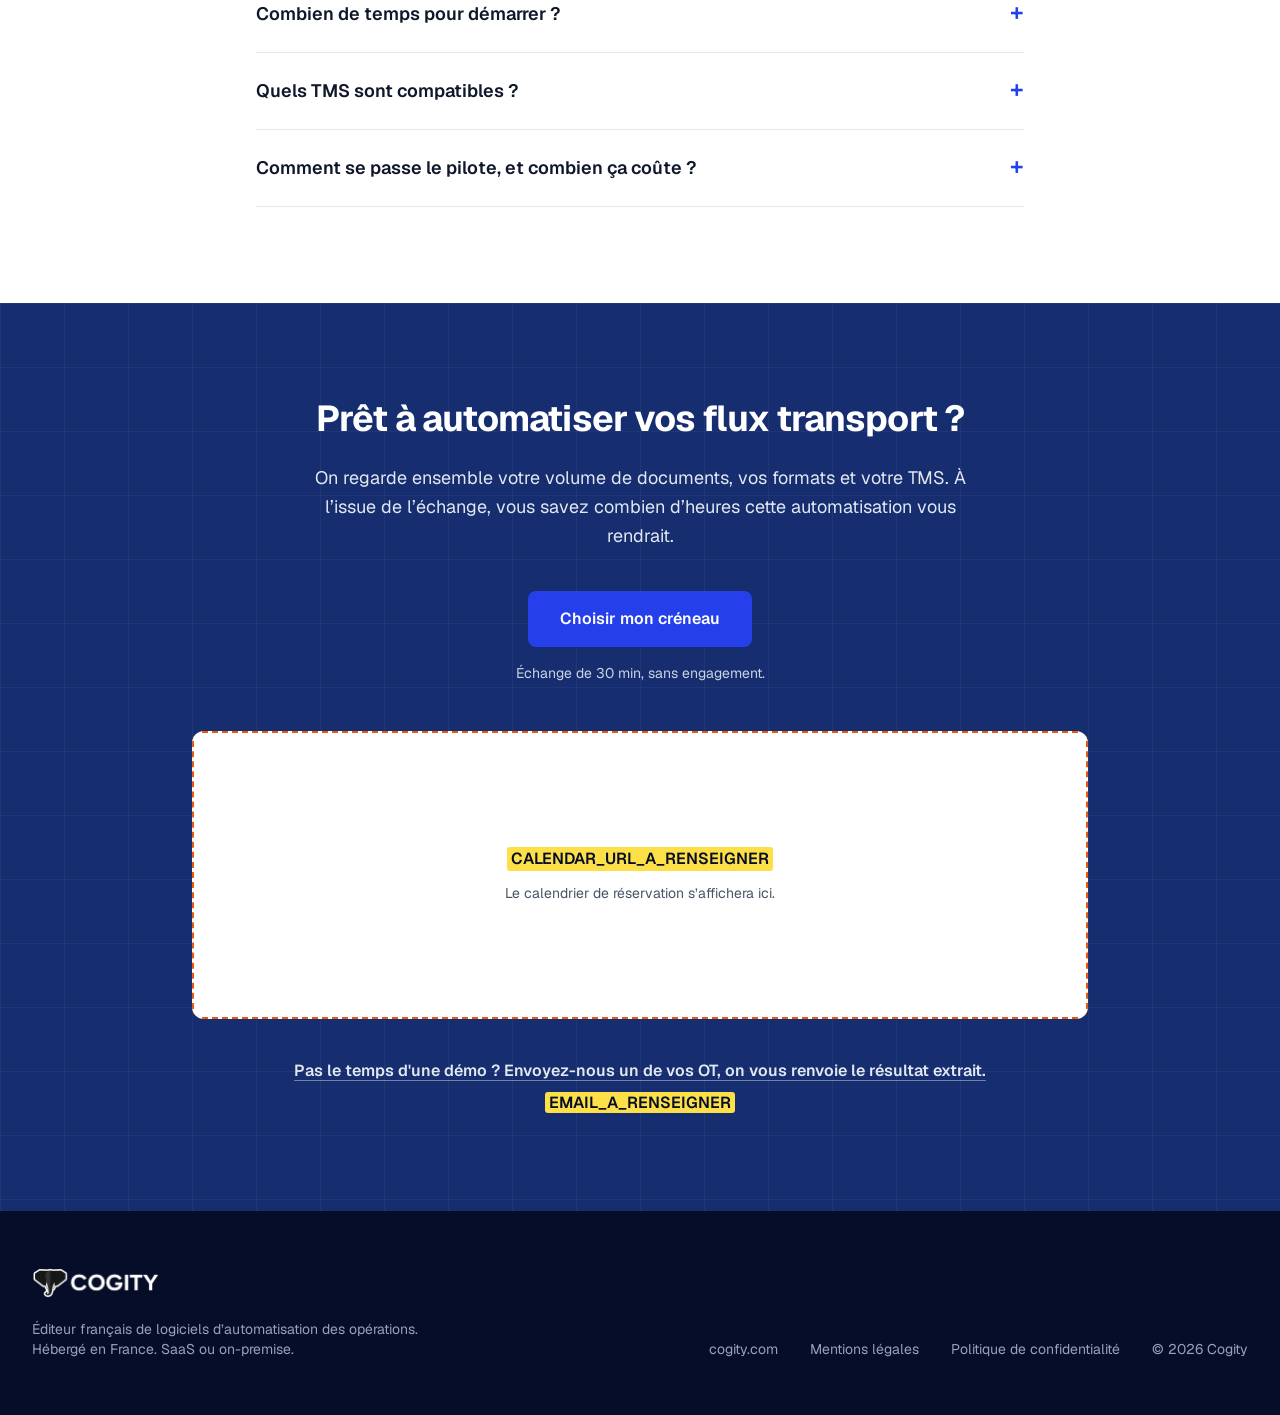
==== commit dcbe67c0: "Libellés des CTA par étape et par persona, centralisés dans DATA.cta - DATA.cta.libelles (header, he" ====
--- a/index.html
+++ b/index.html
@@ -135,7 +135,18 @@
   },
 
   cta: {
-    libelle: "Réserver une démo",
+    /* Libellés des boutons, tous < 40 caractères. Le lien ne change pas :
+       tous descendent vers #demo, sauf "final" qui ouvre la prise de RDV (url).
+       Avec ?p=, le bouton du hero reprend le libellé cta de la carte du persona. */
+    libelles: {
+      header: "Réserver une démo",
+      hero:   "Voir Cogity sur mes OT",
+      milieu: "Voir ce que ça donne sur mes flux",
+      final:  "Choisir mon créneau"
+    },
+    /* Microcopie : texte d'accroche du CTA intermédiaire, et lignes sous les boutons. */
+    milieuTexte: "Vous voulez voir ce que ça donne sur vos propres OT ? Parlons de votre cas.",
+    precisionHero: "30 min, sur vos propres documents, sans engagement.",
     url: "https://bookings.cloud.microsoft/book/CogityPrisedecontact@byfragment.com/?ismsaljsauthenabled=true",
     precision: "Échange de 30 min, sans engagement."
   },
@@ -250,18 +261,21 @@
       {
         id: "dg",
         persona: "Direction générale",
+        cta: "Chiffrer le gain pour mon équipe",
         titre: "Plus de commandes traitées, sans recruter",
         texte: "Vos exploitants passent leur temps sur l'exploitation, plus sur la ressaisie. Le gain se mesure dès le pilote, sur vos propres flux."
       },
       {
         id: "exploitation",
         persona: "Responsable d'exploitation",
+        cta: "Voir un OT traité en direct",
         titre: "Zéro copier-coller dans le TMS",
         texte: "Les OT arrivent déjà extraits et contrôlés. Vous ne validez que les cas ambigus. Mise en route sans changer vos habitudes."
       },
       {
         id: "dsi",
         persona: "DSI",
+        cta: "Échanger avec notre CTO",
         titre: "Aucun projet IT lourd",
         texte: "Intégration à votre TMS actuel via API, hébergement en France ou on-premise, aucun accès à vos boîtes mail : une simple règle de transfert suffit."
       }
@@ -349,17 +363,17 @@
 const placeholder = (texte) => `<span class="a-valider font-semibold">${e(texte)}</span>`;
 
 /* Tous les boutons "Réserver une démo" descendent vers la section finale #demo. */
-const ctaBleu = (extra = "px-6 py-3.5 text-base", href = "#demo", externe = false) => `
+const ctaBleu = (libelle, extra = "px-6 py-3.5 text-base", href = "#demo", externe = false) => `
   <a href="${e(href)}"${externe ? ` target="_blank" rel="noopener"` : ``} data-cta
      class="inline-flex items-center justify-center gap-2 bg-primary-600 hover:bg-primary-700 text-white font-semibold rounded-lg transition-colors ${extra}">
-    ${e(DATA.cta.libelle)}
+    ${e(libelle)}
   </a>`;
 
-const ctaMilieu = (texte) => `
+const ctaMilieu = (texte, libelle) => `
 <section class="bg-slate-50 border-y border-slate-200 py-14">
   <div class="max-w-3xl mx-auto px-4 sm:px-6 lg:px-8 text-center">
     <p class="reveal text-lg font-semibold text-slate-900">${e(texte)}</p>
-    <div class="reveal mt-6">${ctaBleu("px-6 py-3.5 text-base")}</div>
+    <div class="reveal mt-6">${ctaBleu(libelle, "px-6 py-3.5 text-base")}</div>
   </div>
 </section>`;
 
@@ -375,7 +389,7 @@
       <img src="${e(DATA.marque.icone)}" alt="" class="h-7 w-auto">
       <span class="text-lg font-bold tracking-tight">COGITY</span>
     </a>
-    ${ctaBleu("px-4 py-2 text-sm")}
+    ${ctaBleu(DATA.cta.libelles.header, "px-4 py-2 text-sm")}
   </div>
 </header>`;
 
@@ -389,9 +403,9 @@
     </h1>
     <p class="mt-8 mx-auto max-w-2xl text-lg text-slate-300 leading-relaxed">${e(PERSONA ? DATA.hero.chapoParPersona[PERSONA] : DATA.hero.chapo)}</p>
     <div class="mt-10 flex flex-wrap justify-center gap-4">
-      ${ctaBleu("px-6 py-3.5 text-base")}
-    </div>
-    <p class="mt-4 text-sm text-slate-400">${e(DATA.cta.precision)}</p>
+      ${ctaBleu(PERSONA ? DATA.personas.items.find(x => x.id === PERSONA).cta : DATA.cta.libelles.hero, "px-6 py-3.5 text-base")}
+    </div>
+    <p class="mt-4 text-sm text-slate-400">${e(DATA.cta.precisionHero)}</p>
     <div class="mt-10 flex flex-wrap justify-center gap-3">
       ${DATA.hero.pills.map(p => `
         <span class="rounded-full bg-white/10 px-4 py-2 text-sm font-medium text-slate-200">${e(p)}</span>`).join("")}
@@ -506,7 +520,7 @@
           <h3 class="mt-4 text-xl font-bold text-slate-900">${e(p.titre)}</h3>
           <p class="mt-4 flex-1 text-slate-600 leading-relaxed">${e(p.texte)}</p>
           <a href="#demo" data-cta class="mt-8 inline-flex items-center gap-1.5 font-semibold text-primary-600 hover:text-primary-700">
-            ${e(DATA.cta.libelle)} <span aria-hidden="true">→</span>
+            ${e(p.cta)} <span aria-hidden="true">→</span>
           </a>
         </article>`).join("")}
     </div>
@@ -538,7 +552,7 @@
     <h2 class="text-3xl md:text-4xl font-bold text-white">${e(DATA.final.titre)}</h2>
     <p class="mt-6 mx-auto max-w-2xl text-lg text-slate-200 leading-relaxed">${e(DATA.final.chapo)}</p>
     <!-- Déjà dans la section : ce bouton-là ouvre la prise de RDV Bookings dans un nouvel onglet. -->
-    <div class="mt-10">${ctaBleu("px-8 py-4 text-base", DATA.cta.url, true)}</div>
+    <div class="mt-10">${ctaBleu(DATA.cta.libelles.final, "px-8 py-4 text-base", DATA.cta.url, true)}</div>
     <p class="mt-4 text-sm text-slate-300">${e(DATA.cta.precision)}</p>
     <div id="calendrier" class="mt-12 mx-auto max-w-4xl overflow-hidden rounded-xl bg-white">
       ${renseigne(CONVERSION.calendarUrl)
@@ -576,7 +590,7 @@
 
 document.getElementById('app').innerHTML =
   header() + `<main>` + hero() + reassurance() + contraste()
-  + ctaMilieu("Vous voulez voir ce que ça donne sur vos propres OT ? Parlons de votre cas.")
+  + ctaMilieu(DATA.cta.milieuTexte, DATA.cta.libelles.milieu)
   + flux() + personas() + fondateurs()
   + faq() + final() + `</main>` + footer();
 
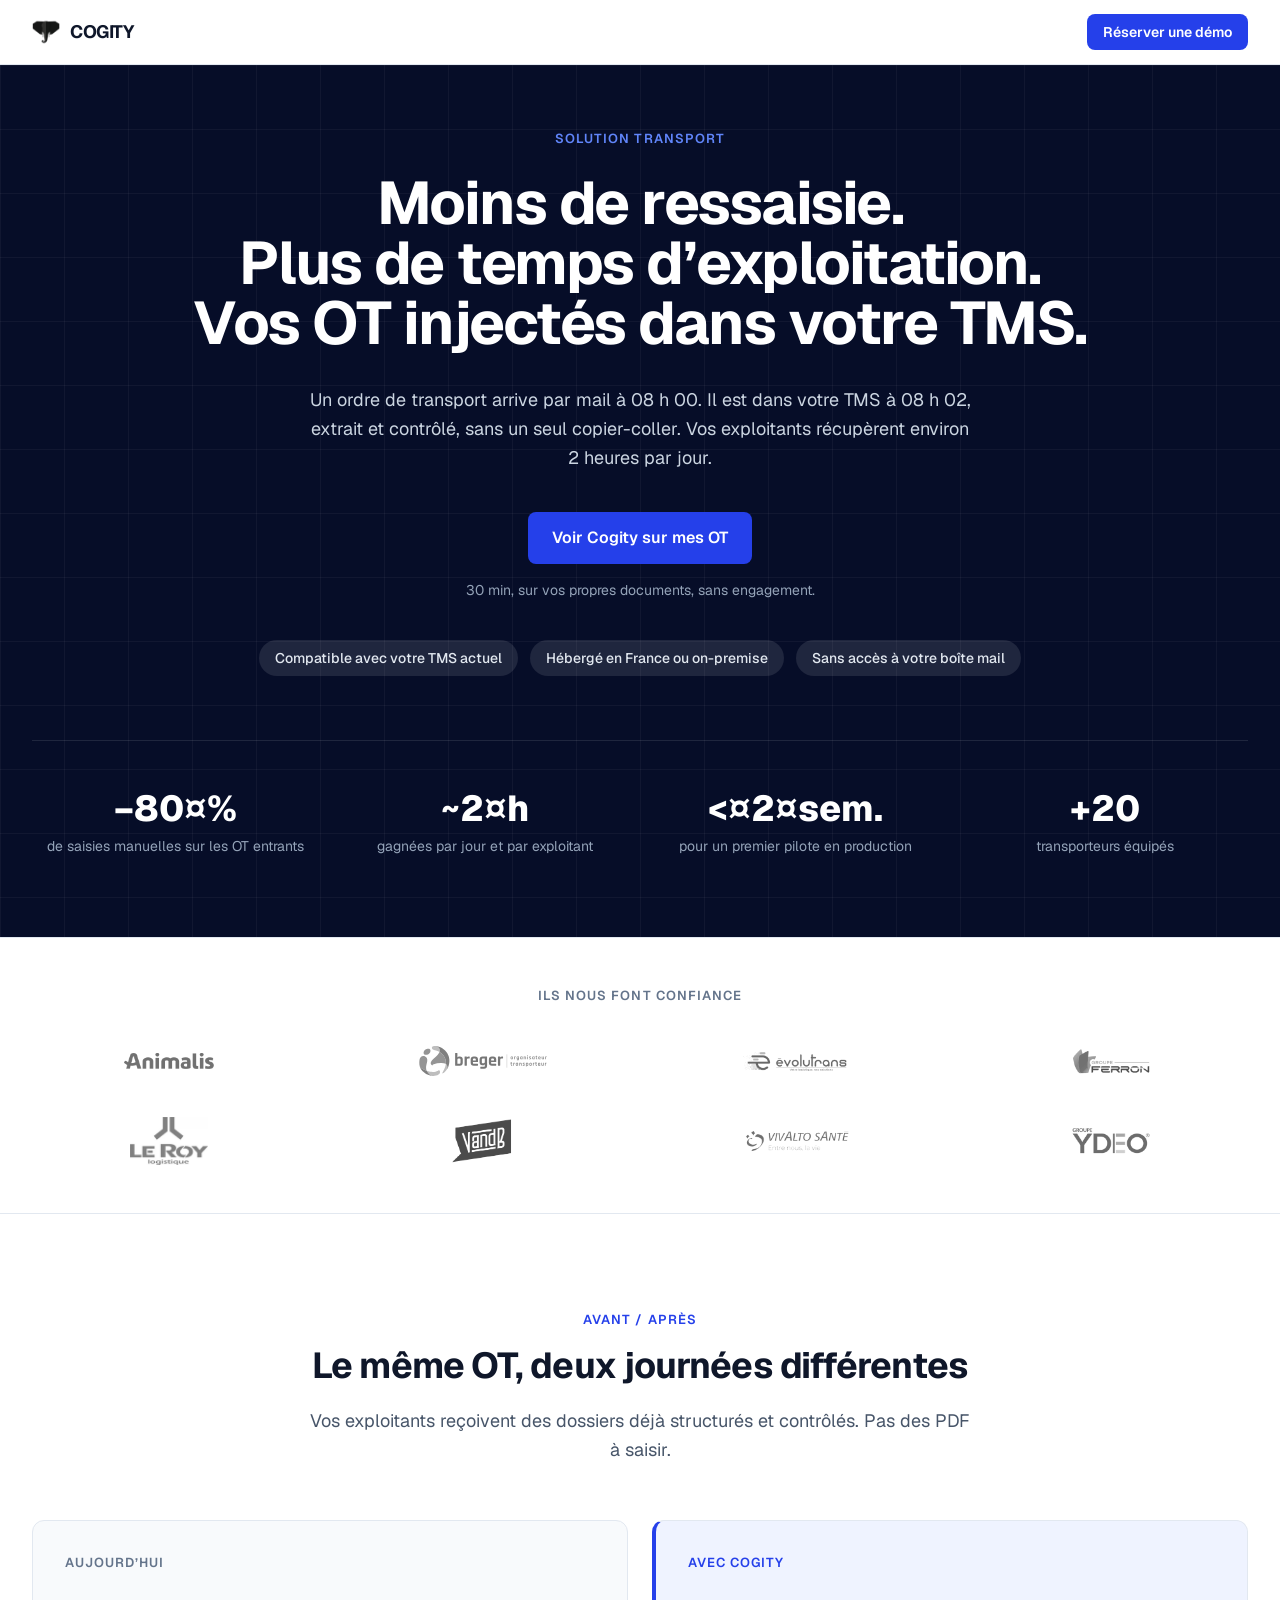
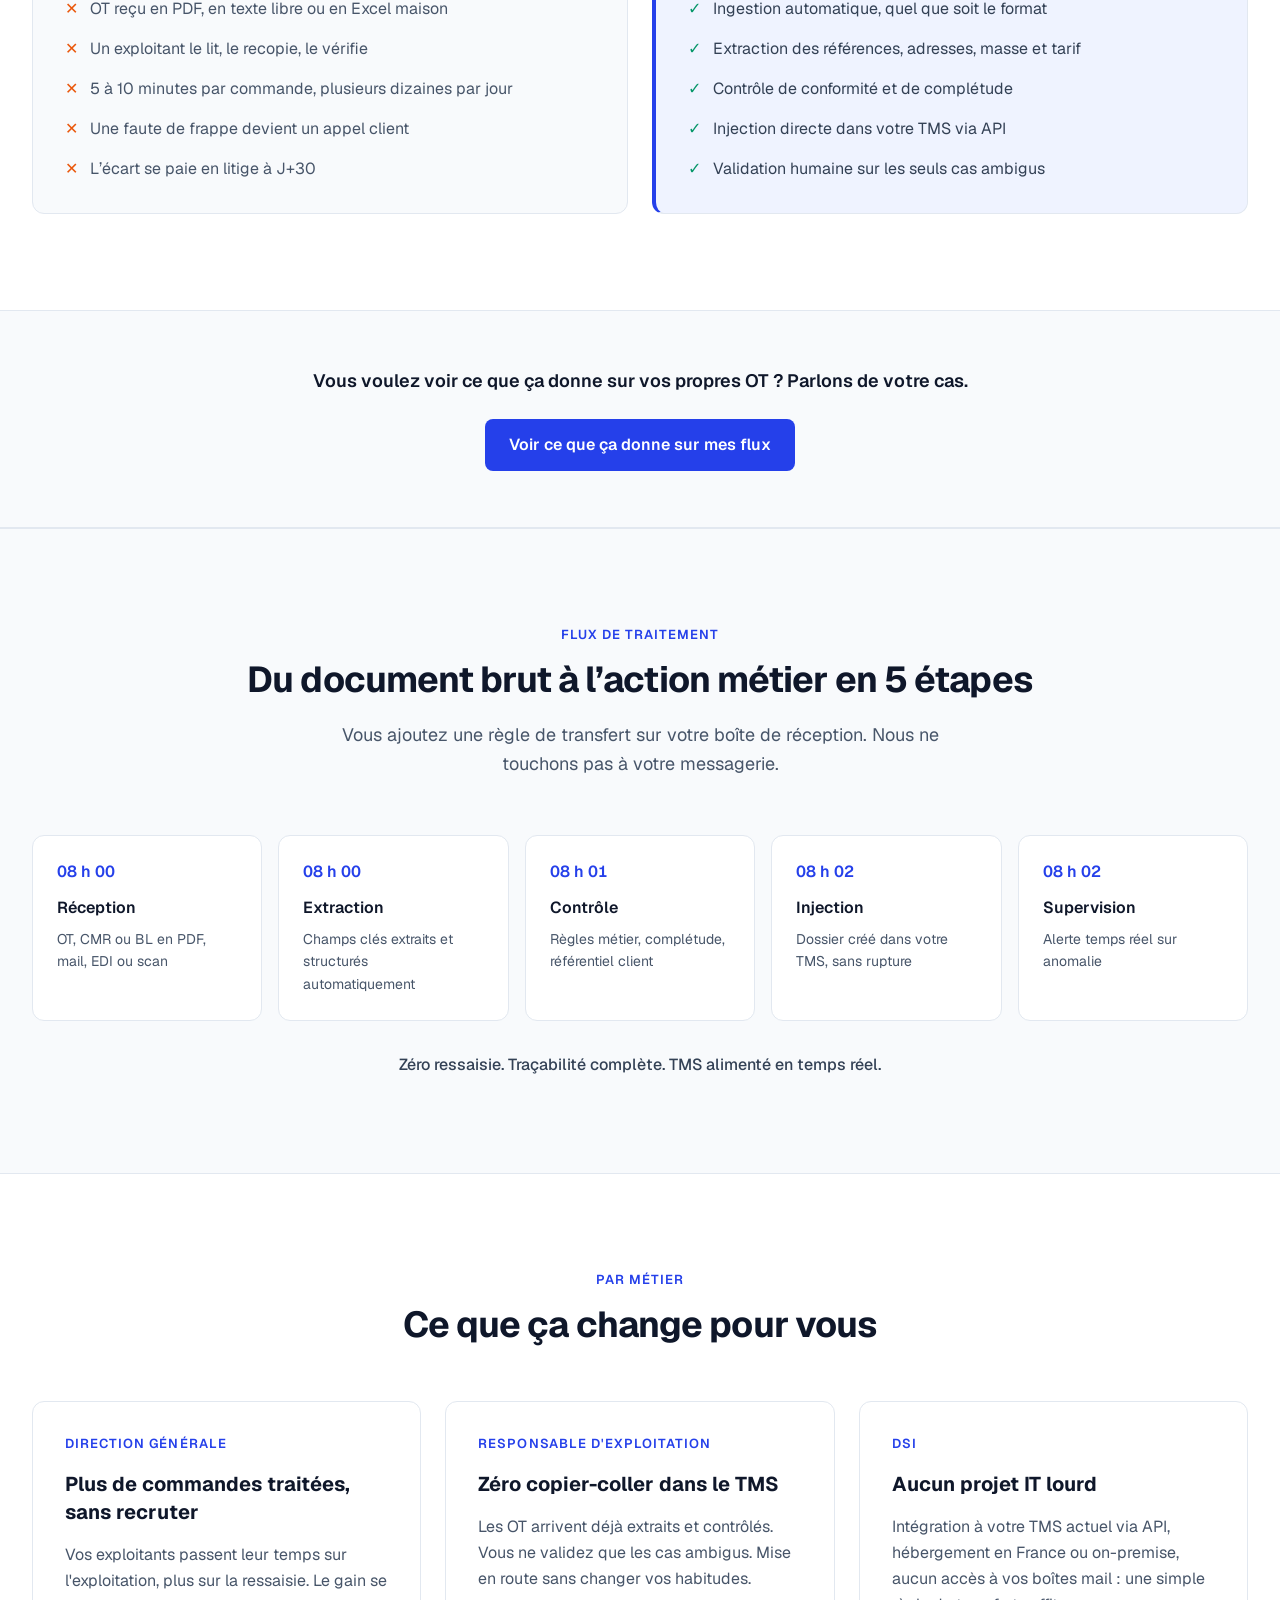
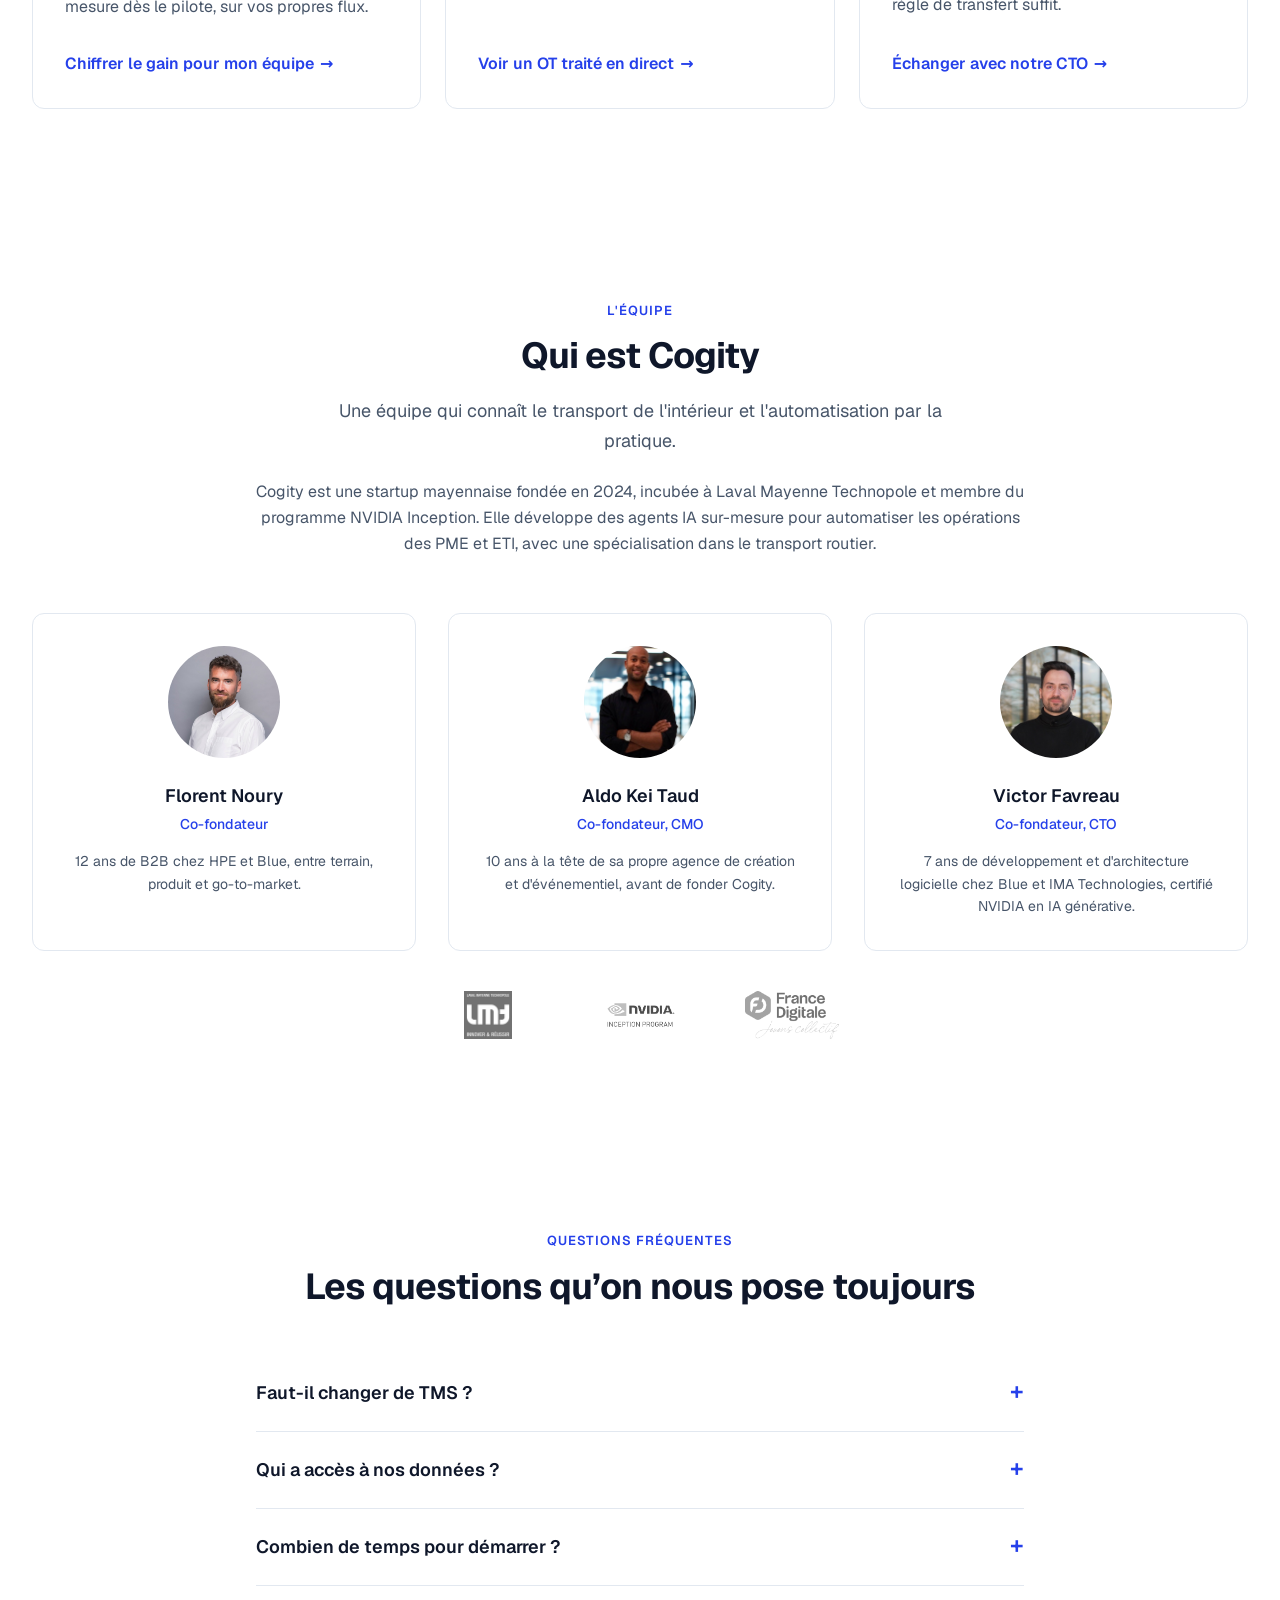
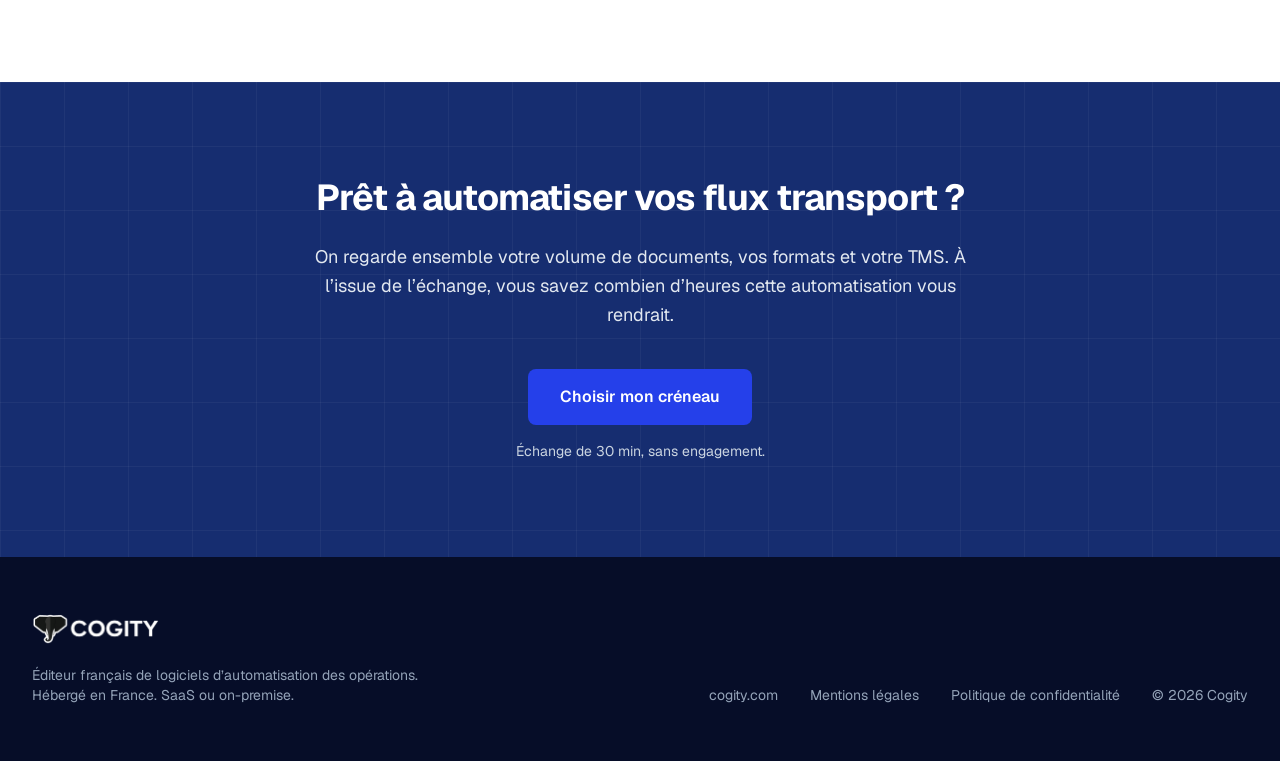
==== commit ae2010d3: "Retire les éléments à valider et le calendrier intégré - Chiffres validés : −80 % et +20 transporteu" ====
--- a/index.html
+++ b/index.html
@@ -60,9 +60,6 @@
       linear-gradient(90deg, rgba(255,255,255,.045) 1px, transparent 1px);
     background-size: 64px 64px;
   }
-  /* Contenu en attente de validation par Cogity : surbrillance volontairement
-     hors charte, pour qu'aucun placeholder ne parte en ligne sans être vu. */
-  .a-valider { background: #FDE047; color: #060D28; padding: 0 .25em; border-radius: 3px; }
   .reveal { opacity: 0; transform: translateY(16px); transition: opacity .6s ease, transform .6s ease; }
   .reveal.vu { opacity: 1; transform: none; }
   a:focus-visible, button:focus-visible, summary:focus-visible { outline: 2px solid #2540EA; outline-offset: 3px; border-radius: 4px; }
@@ -88,17 +85,14 @@
    1. DATA  ·  tout le contenu éditorial est ici, et nulle part ailleurs
    ============================================================ */
 /* Chiffres clés : UNE seule source pour toute la page (bande sous le hero).
-   Tant que Cogity ne les a pas validés, aValider: true les affiche en jaune.
-   Pour valider un chiffre : corriger valeur, puis passer aValider à false. */
+   Chiffres validés par Cogity. */
 const CHIFFRES = {
   items: [
-    { valeur: "[X] %",     libelle: "de saisies manuelles en moins sur les OT entrants", aValider: true },
-    { valeur: "~2 h",      libelle: "gagnées par jour et par exploitant",               aValider: true },
-    { valeur: "< 2 sem.",  libelle: "pour un premier pilote en production",             aValider: true },
-    { valeur: "[X]",       libelle: "transporteurs équipés",                            aValider: true }
-  ],
-  source: "[SOURCE DES CHIFFRES À VALIDER]",
-  sourceAValider: true
+    { valeur: "−80¤%",     libelle: "de saisies manuelles sur les OT entrants" },
+    { valeur: "~2¤h",      libelle: "gagnées par jour et par exploitant" },
+    { valeur: "<¤2¤sem.",  libelle: "pour un premier pilote en production" },
+    { valeur: "+20",       libelle: "transporteurs équipés" }
+  ]
 };
 
 /* GTM : laisser vide tant qu'aucun conteneur n'est prévu. Renseigné
@@ -110,13 +104,6 @@
 
 /* Paramètres de campagne conservés pendant la visite (noms normalisés, jamais traduits). */
 const UTM_KEYS = ["utm_source", "utm_medium", "utm_campaign", "utm_content", "utm_term"];
-
-/* Réservation et alternative légère. Tant qu'une valeur est vide ou vaut
-   *_A_RENSEIGNER, un placeholder jaune s'affiche à sa place. */
-const CONVERSION = {
-  calendarUrl: "CALENDAR_URL_A_RENSEIGNER",
-  emailOT:     "EMAIL_A_RENSEIGNER"
-};
 
 const DATA = {
 
@@ -297,34 +284,19 @@
       {
         q: "Combien de temps pour démarrer ?",
         r: "Moins de deux semaines pour un premier pilote en production, sans refonte de votre système d’information. On commence par le flux qui vous coûte le plus cher, en général les OT entrants."
-      },
-      {
-        q: "Quels TMS sont compatibles ?",
-        r: "[RÉPONSE À FOURNIR PAR COGITY]",
-        aValider: true
-      },
-      {
-        q: "Comment se passe le pilote, et combien ça coûte ?",
-        r: "[RÉPONSE À FOURNIR PAR COGITY]",
-        aValider: true
       }
     ]
   },
 
   final: {
     titre: "Prêt à automatiser vos flux transport ?",
-    chapo: "On regarde ensemble votre volume de documents, vos formats et votre TMS. À l’issue de l’échange, vous savez combien d’heures cette automatisation vous rendrait.",
-    alternative: "Pas le temps d'une démo ? Envoyez-nous un de vos OT, on vous renvoie le résultat extrait.",
-    sujetMail: "Test Cogity sur un de nos OT"
+    chapo: "On regarde ensemble votre volume de documents, vos formats et votre TMS. À l’issue de l’échange, vous savez combien d’heures cette automatisation vous rendrait."
   },
 };
 
 /* ============================================================
    2. RENDU  ·  le code lit la data, jamais l'inverse
    ============================================================ */
-const aValider = (v) => v && v.aValider;
-const renseigne = (v) => !!v && !/_A_RENSEIGNER$/.test(v);
-
 /* Contexte de visite : UTM (URL, sinon session) et persona (?p=). */
 const UTM = (() => {
   const depuisUrl = {};
@@ -341,26 +313,7 @@
   return p && Object.prototype.hasOwnProperty.call(DATA.hero.chapoParPersona, p) ? p : null;
 })();
 
-/* URL du calendrier, UTM ajoutés en paramètres. */
-const urlCalendrier = () => {
-  try {
-    const u = new URL(CONVERSION.calendarUrl);
-    Object.entries(UTM).forEach(([k, v]) => u.searchParams.set(k, v));
-    return u.toString();
-  } catch (err) { return CONVERSION.calendarUrl; }
-};
-/* mailto : UTM en fin de corps, pour savoir quel message de la séquence a converti. */
-const urlMailto = () => {
-  const dest = renseigne(CONVERSION.emailOT) ? CONVERSION.emailOT : '';
-  const lignes = Object.entries(UTM).map(([k, v]) => `${k}=${v}`);
-  const corps = lignes.length ? `\n\n\n---\n${lignes.join('\n')}` : '';
-  return `mailto:${dest}?subject=${encodeURIComponent(DATA.final.sujetMail)}`
-    + (corps ? `&body=${encodeURIComponent(corps)}` : '');
-};
-
 const e = (s) => String(s).replace(/&/g,'&amp;').replace(/</g,'&lt;').replace(/>/g,'&gt;').replace(/"/g,'&quot;');
-
-const placeholder = (texte) => `<span class="a-valider font-semibold">${e(texte)}</span>`;
 
 /* Tous les boutons "Réserver une démo" descendent vers la section finale #demo. */
 const ctaBleu = (libelle, extra = "px-6 py-3.5 text-base", href = "#demo", externe = false) => `
@@ -414,11 +367,10 @@
       <div class="grid grid-cols-2 lg:grid-cols-4 gap-x-6 gap-y-10">
         ${CHIFFRES.items.map(c => `
           <div>
-            <div class="text-3xl sm:text-4xl font-extrabold text-white whitespace-nowrap"><span class="${c.aValider ? 'a-valider !text-navy-950' : ''}">${e(c.valeur)}</span></div>
+            <div class="text-3xl sm:text-4xl font-extrabold text-white whitespace-nowrap">${e(c.valeur)}</div>
             <div class="mt-2 text-sm text-slate-400 leading-snug">${e(c.libelle)}</div>
           </div>`).join("")}
       </div>
-      <p class="mt-8 text-xs text-slate-400">${CHIFFRES.sourceAValider ? placeholder(CHIFFRES.source) : e(CHIFFRES.source)}</p>
     </div>
   </div>
 </section>`;
@@ -539,7 +491,7 @@
             <span class="text-primary-600 text-2xl leading-none group-open:hidden">+</span>
             <span class="hidden text-primary-600 text-2xl leading-none group-open:inline">−</span>
           </summary>
-          <p class="mt-4 text-slate-600 leading-relaxed">${aValider(f) ? placeholder(f.r) : e(f.r)}</p>
+          <p class="mt-4 text-slate-600 leading-relaxed">${e(f.r)}</p>
         </details>`).join("")}
     </div>
   </div>
@@ -554,19 +506,6 @@
     <!-- Déjà dans la section : ce bouton-là ouvre la prise de RDV Bookings dans un nouvel onglet. -->
     <div class="mt-10">${ctaBleu(DATA.cta.libelles.final, "px-8 py-4 text-base", DATA.cta.url, true)}</div>
     <p class="mt-4 text-sm text-slate-300">${e(DATA.cta.precision)}</p>
-    <div id="calendrier" class="mt-12 mx-auto max-w-4xl overflow-hidden rounded-xl bg-white">
-      ${renseigne(CONVERSION.calendarUrl)
-        ? `<iframe src="${e(urlCalendrier())}" title="Réserver une démo Cogity" loading="lazy" class="block w-full h-[760px] border-0"></iframe>`
-        : `<div class="flex h-72 flex-col items-center justify-center gap-3 border-2 border-dashed border-transport p-6 text-center">
-             ${placeholder("CALENDAR_URL_A_RENSEIGNER")}
-             <span class="text-sm text-slate-600">Le calendrier de réservation s’affichera ici.</span>
-           </div>`}
-    </div>
-    <p class="mt-10 text-slate-200">
-      <a href="${e(urlMailto())}" data-cta-alt
-         class="font-semibold underline underline-offset-4 decoration-white/40 hover:decoration-white">${e(DATA.final.alternative)}</a>
-      ${renseigne(CONVERSION.emailOT) ? `` : `<span class="mt-2 block">${placeholder("EMAIL_A_RENSEIGNER")}</span>`}
-    </p>
   </div>
 </section>`;
 
--- a/assets/css/app.css
+++ b/assets/css/app.css
@@ -1 +1 @@
-*,:after,:before{--tw-border-spacing-x:0;--tw-border-spacing-y:0;--tw-translate-x:0;--tw-translate-y:0;--tw-rotate:0;--tw-skew-x:0;--tw-skew-y:0;--tw-scale-x:1;--tw-scale-y:1;--tw-pan-x: ;--tw-pan-y: ;--tw-pinch-zoom: ;--tw-scroll-snap-strictness:proximity;--tw-gradient-from-position: ;--tw-gradient-via-position: ;--tw-gradient-to-position: ;--tw-ordinal: ;--tw-slashed-zero: ;--tw-numeric-figure: ;--tw-numeric-spacing: ;--tw-numeric-fraction: ;--tw-ring-inset: ;--tw-ring-offset-width:0px;--tw-ring-offset-color:#fff;--tw-ring-color:rgba(59,130,246,.5);--tw-ring-offset-shadow:0 0 #0000;--tw-ring-shadow:0 0 #0000;--tw-shadow:0 0 #0000;--tw-shadow-colored:0 0 #0000;--tw-blur: ;--tw-brightness: ;--tw-contrast: ;--tw-grayscale: ;--tw-hue-rotate: ;--tw-invert: ;--tw-saturate: ;--tw-sepia: ;--tw-drop-shadow: ;--tw-backdrop-blur: ;--tw-backdrop-brightness: ;--tw-backdrop-contrast: ;--tw-backdrop-grayscale: ;--tw-backdrop-hue-rotate: ;--tw-backdrop-invert: ;--tw-backdrop-opacity: ;--tw-backdrop-saturate: ;--tw-backdrop-sepia: ;--tw-contain-size: ;--tw-contain-layout: ;--tw-contain-paint: ;--tw-contain-style: }::backdrop{--tw-border-spacing-x:0;--tw-border-spacing-y:0;--tw-translate-x:0;--tw-translate-y:0;--tw-rotate:0;--tw-skew-x:0;--tw-skew-y:0;--tw-scale-x:1;--tw-scale-y:1;--tw-pan-x: ;--tw-pan-y: ;--tw-pinch-zoom: ;--tw-scroll-snap-strictness:proximity;--tw-gradient-from-position: ;--tw-gradient-via-position: ;--tw-gradient-to-position: ;--tw-ordinal: ;--tw-slashed-zero: ;--tw-numeric-figure: ;--tw-numeric-spacing: ;--tw-numeric-fraction: ;--tw-ring-inset: ;--tw-ring-offset-width:0px;--tw-ring-offset-color:#fff;--tw-ring-color:rgba(59,130,246,.5);--tw-ring-offset-shadow:0 0 #0000;--tw-ring-shadow:0 0 #0000;--tw-shadow:0 0 #0000;--tw-shadow-colored:0 0 #0000;--tw-blur: ;--tw-brightness: ;--tw-contrast: ;--tw-grayscale: ;--tw-hue-rotate: ;--tw-invert: ;--tw-saturate: ;--tw-sepia: ;--tw-drop-shadow: ;--tw-backdrop-blur: ;--tw-backdrop-brightness: ;--tw-backdrop-contrast: ;--tw-backdrop-grayscale: ;--tw-backdrop-hue-rotate: ;--tw-backdrop-invert: ;--tw-backdrop-opacity: ;--tw-backdrop-saturate: ;--tw-backdrop-sepia: ;--tw-contain-size: ;--tw-contain-layout: ;--tw-contain-paint: ;--tw-contain-style: }/*! tailwindcss v3.4.19 | MIT License | https://tailwindcss.com*/*,:after,:before{box-sizing:border-box;border:0 solid #e5e7eb}:after,:before{--tw-content:""}:host,html{line-height:1.5;-webkit-text-size-adjust:100%;-moz-tab-size:4;-o-tab-size:4;tab-size:4;font-family:Geist,system-ui,-apple-system,sans-serif;font-feature-settings:normal;font-variation-settings:normal;-webkit-tap-highlight-color:transparent}body{margin:0;line-height:inherit}hr{height:0;color:inherit;border-top-width:1px}abbr:where([title]){-webkit-text-decoration:underline dotted;text-decoration:underline dotted}h1,h2,h3,h4,h5,h6{font-size:inherit;font-weight:inherit}a{color:inherit;text-decoration:inherit}b,strong{font-weight:bolder}code,kbd,pre,samp{font-family:ui-monospace,SFMono-Regular,Menlo,Monaco,Consolas,Liberation Mono,Courier New,monospace;font-feature-settings:normal;font-variation-settings:normal;font-size:1em}small{font-size:80%}sub,sup{font-size:75%;line-height:0;position:relative;vertical-align:baseline}sub{bottom:-.25em}sup{top:-.5em}table{text-indent:0;border-color:inherit;border-collapse:collapse}button,input,optgroup,select,textarea{font-family:inherit;font-feature-settings:inherit;font-variation-settings:inherit;font-size:100%;font-weight:inherit;line-height:inherit;letter-spacing:inherit;color:inherit;margin:0;padding:0}button,select{text-transform:none}button,input:where([type=button]),input:where([type=reset]),input:where([type=submit]){-webkit-appearance:button;background-color:transparent;background-image:none}:-moz-focusring{outline:auto}:-moz-ui-invalid{box-shadow:none}progress{vertical-align:baseline}::-webkit-inner-spin-button,::-webkit-outer-spin-button{height:auto}[type=search]{-webkit-appearance:textfield;outline-offset:-2px}::-webkit-search-decoration{-webkit-appearance:none}::-webkit-file-upload-button{-webkit-appearance:button;font:inherit}summary{display:list-item}blockquote,dd,dl,figure,h1,h2,h3,h4,h5,h6,hr,p,pre{margin:0}fieldset{margin:0}fieldset,legend{padding:0}menu,ol,ul{list-style:none;margin:0;padding:0}dialog{padding:0}textarea{resize:vertical}input::-moz-placeholder,textarea::-moz-placeholder{opacity:1;color:#9ca3af}input::placeholder,textarea::placeholder{opacity:1;color:#9ca3af}[role=button],button{cursor:pointer}:disabled{cursor:default}audio,canvas,embed,iframe,img,object,svg,video{display:block;vertical-align:middle}img,video{max-width:100%;height:auto}[hidden]:where(:not([hidden=until-found])){display:none}.fixed{position:fixed}.absolute{position:absolute}.relative{position:relative}.sticky{position:sticky}.inset-0{inset:0}.inset-x-0{left:0;right:0}.bottom-0{bottom:0}.top-0{top:0}.z-50{z-index:50}.mx-auto{margin-left:auto;margin-right:auto}.mt-1{margin-top:.25rem}.mt-10{margin-top:2.5rem}.mt-12{margin-top:3rem}.mt-14{margin-top:3.5rem}.mt-16{margin-top:4rem}.mt-2{margin-top:.5rem}.mt-3{margin-top:.75rem}.mt-4{margin-top:1rem}.mt-5{margin-top:1.25rem}.mt-6{margin-top:1.5rem}.mt-8{margin-top:2rem}.block{display:block}.flex{display:flex}.inline-flex{display:inline-flex}.grid{display:grid}.hidden{display:none}.h-10{height:2.5rem}.h-12{height:3rem}.h-16{height:4rem}.h-28{height:7rem}.h-7{height:1.75rem}.h-72{height:18rem}.h-8{height:2rem}.h-\[760px\]{height:760px}.max-h-full{max-height:100%}.w-28{width:7rem}.w-32{width:8rem}.w-auto{width:auto}.w-full{width:100%}.max-w-2xl{max-width:42rem}.max-w-3xl{max-width:48rem}.max-w-4xl{max-width:56rem}.max-w-5xl{max-width:64rem}.max-w-7xl{max-width:80rem}.max-w-full{max-width:100%}.max-w-lisible{max-width:68ch}.flex-1{flex:1 1 0%}.shrink-0{flex-shrink:0}.transform{transform:translate(var(--tw-translate-x),var(--tw-translate-y)) rotate(var(--tw-rotate)) skewX(var(--tw-skew-x)) skewY(var(--tw-skew-y)) scaleX(var(--tw-scale-x)) scaleY(var(--tw-scale-y))}.cursor-pointer{cursor:pointer}.scroll-mt-16{scroll-margin-top:4rem}.scroll-mt-24{scroll-margin-top:6rem}.list-none{list-style-type:none}.grid-cols-2{grid-template-columns:repeat(2,minmax(0,1fr))}.flex-col{flex-direction:column}.flex-wrap{flex-wrap:wrap}.place-items-center{place-items:center}.items-start{align-items:flex-start}.items-center{align-items:center}.justify-center{justify-content:center}.justify-between{justify-content:space-between}.gap-1\.5{gap:.375rem}.gap-2{gap:.5rem}.gap-2\.5{gap:.625rem}.gap-3{gap:.75rem}.gap-4{gap:1rem}.gap-6{gap:1.5rem}.gap-8{gap:2rem}.gap-x-10{-moz-column-gap:2.5rem;column-gap:2.5rem}.gap-x-6{-moz-column-gap:1.5rem;column-gap:1.5rem}.gap-x-8{-moz-column-gap:2rem;column-gap:2rem}.gap-y-10{row-gap:2.5rem}.gap-y-2{row-gap:.5rem}.gap-y-8{row-gap:2rem}.space-y-4>:not([hidden])~:not([hidden]){--tw-space-y-reverse:0;margin-top:calc(1rem*(1 - var(--tw-space-y-reverse)));margin-bottom:calc(1rem*var(--tw-space-y-reverse))}.overflow-hidden{overflow:hidden}.whitespace-nowrap{white-space:nowrap}.rounded-full{border-radius:9999px}.rounded-lg{border-radius:.5rem}.rounded-xl{border-radius:.75rem}.border{border-width:1px}.border-0{border-width:0}.border-2{border-width:2px}.border-y{border-top-width:1px}.border-b,.border-y{border-bottom-width:1px}.border-l-4{border-left-width:4px}.border-t{border-top-width:1px}.border-dashed{border-style:dashed}.border-primary-600{--tw-border-opacity:1;border-color:rgb(37 64 234/var(--tw-border-opacity,1))}.border-slate-200{--tw-border-opacity:1;border-color:rgb(226 232 240/var(--tw-border-opacity,1))}.border-transport{--tw-border-opacity:1;border-color:rgb(234 88 12/var(--tw-border-opacity,1))}.border-white\/10{border-color:hsla(0,0%,100%,.1)}.border-l-primary-600{--tw-border-opacity:1;border-left-color:rgb(37 64 234/var(--tw-border-opacity,1))}.bg-navy-800{--tw-bg-opacity:1;background-color:rgb(22 45 112/var(--tw-bg-opacity,1))}.bg-navy-950{--tw-bg-opacity:1;background-color:rgb(6 13 40/var(--tw-bg-opacity,1))}.bg-primary-50{--tw-bg-opacity:1;background-color:rgb(239 243 255/var(--tw-bg-opacity,1))}.bg-primary-600{--tw-bg-opacity:1;background-color:rgb(37 64 234/var(--tw-bg-opacity,1))}.bg-slate-50{--tw-bg-opacity:1;background-color:rgb(248 250 252/var(--tw-bg-opacity,1))}.bg-white{--tw-bg-opacity:1;background-color:rgb(255 255 255/var(--tw-bg-opacity,1))}.bg-white\/10{background-color:hsla(0,0%,100%,.1)}.bg-white\/95{background-color:hsla(0,0%,100%,.95)}.object-contain{-o-object-fit:contain;object-fit:contain}.object-cover{-o-object-fit:cover;object-fit:cover}.p-4{padding:1rem}.p-5{padding:1.25rem}.p-6{padding:1.5rem}.p-8{padding:2rem}.px-2{padding-left:.5rem;padding-right:.5rem}.px-4{padding-left:1rem;padding-right:1rem}.px-5{padding-left:1.25rem;padding-right:1.25rem}.px-6{padding-left:1.5rem;padding-right:1.5rem}.px-8{padding-left:2rem;padding-right:2rem}.py-12{padding-top:3rem;padding-bottom:3rem}.py-14{padding-top:3.5rem;padding-bottom:3.5rem}.py-2{padding-top:.5rem;padding-bottom:.5rem}.py-2\.5{padding-top:.625rem;padding-bottom:.625rem}.py-20{padding-top:5rem;padding-bottom:5rem}.py-3\.5{padding-top:.875rem;padding-bottom:.875rem}.py-4{padding-top:1rem;padding-bottom:1rem}.py-6{padding-top:1.5rem;padding-bottom:1.5rem}.pb-20{padding-bottom:5rem}.pt-12{padding-top:3rem}.pt-16{padding-top:4rem}.text-center{text-align:center}.font-sans{font-family:Geist,system-ui,-apple-system,sans-serif}.text-2xl{font-size:1.5rem;line-height:2rem}.text-3xl{font-size:1.875rem;line-height:2.25rem}.text-4xl\/\[1\.1\]{font-size:2.25rem;line-height:1.1}.text-base{font-size:1rem;line-height:1.5rem}.text-lg{font-size:1.125rem;line-height:1.75rem}.text-sm{font-size:.875rem;line-height:1.25rem}.text-xl{font-size:1.25rem;line-height:1.75rem}.text-xs{font-size:.75rem;line-height:1rem}.font-bold{font-weight:700}.font-extrabold{font-weight:800}.font-medium{font-weight:500}.font-semibold{font-weight:600}.uppercase{text-transform:uppercase}.tabular-nums{--tw-numeric-spacing:tabular-nums;font-variant-numeric:var(--tw-ordinal) var(--tw-slashed-zero) var(--tw-numeric-figure) var(--tw-numeric-spacing) var(--tw-numeric-fraction)}.leading-none{line-height:1}.leading-relaxed{line-height:1.625}.leading-snug{line-height:1.375}.leading-tight{line-height:1.25}.tracking-tight{letter-spacing:-.025em}.\!text-navy-950{--tw-text-opacity:1!important;color:rgb(6 13 40/var(--tw-text-opacity,1))!important}.text-primary-500{--tw-text-opacity:1;color:rgb(96 133 250/var(--tw-text-opacity,1))}.text-primary-600{--tw-text-opacity:1;color:rgb(37 64 234/var(--tw-text-opacity,1))}.text-slate-200{--tw-text-opacity:1;color:rgb(226 232 240/var(--tw-text-opacity,1))}.text-slate-300{--tw-text-opacity:1;color:rgb(203 213 225/var(--tw-text-opacity,1))}.text-slate-400{--tw-text-opacity:1;color:rgb(148 163 184/var(--tw-text-opacity,1))}.text-slate-500{--tw-text-opacity:1;color:rgb(100 116 139/var(--tw-text-opacity,1))}.text-slate-600{--tw-text-opacity:1;color:rgb(71 85 105/var(--tw-text-opacity,1))}.text-slate-700{--tw-text-opacity:1;color:rgb(51 65 85/var(--tw-text-opacity,1))}.text-slate-900{--tw-text-opacity:1;color:rgb(15 23 42/var(--tw-text-opacity,1))}.text-transport{--tw-text-opacity:1;color:rgb(234 88 12/var(--tw-text-opacity,1))}.text-valide{--tw-text-opacity:1;color:rgb(5 150 105/var(--tw-text-opacity,1))}.text-white{--tw-text-opacity:1;color:rgb(255 255 255/var(--tw-text-opacity,1))}.underline{text-decoration-line:underline}.decoration-white\/40{text-decoration-color:hsla(0,0%,100%,.4)}.underline-offset-4{text-underline-offset:4px}.antialiased{-webkit-font-smoothing:antialiased;-moz-osx-font-smoothing:grayscale}.opacity-70{opacity:.7}.shadow-lg{--tw-shadow:0 10px 15px -3px rgba(0,0,0,.1),0 4px 6px -4px rgba(0,0,0,.1);--tw-shadow-colored:0 10px 15px -3px var(--tw-shadow-color),0 4px 6px -4px var(--tw-shadow-color);box-shadow:var(--tw-ring-offset-shadow,0 0 #0000),var(--tw-ring-shadow,0 0 #0000),var(--tw-shadow)}.shadow-primary-600\/10{--tw-shadow-color:rgba(37,64,234,.1);--tw-shadow:var(--tw-shadow-colored)}.outline{outline-style:solid}.grayscale{--tw-grayscale:grayscale(100%);filter:var(--tw-blur) var(--tw-brightness) var(--tw-contrast) var(--tw-grayscale) var(--tw-hue-rotate) var(--tw-invert) var(--tw-saturate) var(--tw-sepia) var(--tw-drop-shadow)}.backdrop-blur{--tw-backdrop-blur:blur(8px);-webkit-backdrop-filter:var(--tw-backdrop-blur) var(--tw-backdrop-brightness) var(--tw-backdrop-contrast) var(--tw-backdrop-grayscale) var(--tw-backdrop-hue-rotate) var(--tw-backdrop-invert) var(--tw-backdrop-opacity) var(--tw-backdrop-saturate) var(--tw-backdrop-sepia);backdrop-filter:var(--tw-backdrop-blur) var(--tw-backdrop-brightness) var(--tw-backdrop-contrast) var(--tw-backdrop-grayscale) var(--tw-backdrop-hue-rotate) var(--tw-backdrop-invert) var(--tw-backdrop-opacity) var(--tw-backdrop-saturate) var(--tw-backdrop-sepia)}.transition{transition-property:color,background-color,border-color,text-decoration-color,fill,stroke,opacity,box-shadow,transform,filter,-webkit-backdrop-filter;transition-property:color,background-color,border-color,text-decoration-color,fill,stroke,opacity,box-shadow,transform,filter,backdrop-filter;transition-property:color,background-color,border-color,text-decoration-color,fill,stroke,opacity,box-shadow,transform,filter,backdrop-filter,-webkit-backdrop-filter;transition-timing-function:cubic-bezier(.4,0,.2,1);transition-duration:.15s}.transition-colors{transition-property:color,background-color,border-color,text-decoration-color,fill,stroke;transition-timing-function:cubic-bezier(.4,0,.2,1);transition-duration:.15s}.hover\:bg-primary-700:hover{--tw-bg-opacity:1;background-color:rgb(30 52 196/var(--tw-bg-opacity,1))}.hover\:text-primary-700:hover{--tw-text-opacity:1;color:rgb(30 52 196/var(--tw-text-opacity,1))}.hover\:text-white:hover{--tw-text-opacity:1;color:rgb(255 255 255/var(--tw-text-opacity,1))}.hover\:decoration-white:hover{text-decoration-color:#fff}.hover\:opacity-100:hover{opacity:1}.hover\:grayscale-0:hover{--tw-grayscale:grayscale(0);filter:var(--tw-blur) var(--tw-brightness) var(--tw-contrast) var(--tw-grayscale) var(--tw-hue-rotate) var(--tw-invert) var(--tw-saturate) var(--tw-sepia) var(--tw-drop-shadow)}.group[open] .group-open\:inline{display:inline}.group[open] .group-open\:hidden{display:none}@media (min-width:640px){.sm\:grid-cols-2{grid-template-columns:repeat(2,minmax(0,1fr))}.sm\:grid-cols-4{grid-template-columns:repeat(4,minmax(0,1fr))}.sm\:px-6{padding-left:1.5rem;padding-right:1.5rem}.sm\:text-4xl{font-size:2.25rem;line-height:2.5rem}.sm\:text-5xl\/none{font-size:3rem;line-height:1}}@media (min-width:768px){.md\:grid-cols-2{grid-template-columns:repeat(2,minmax(0,1fr))}.md\:grid-cols-3{grid-template-columns:repeat(3,minmax(0,1fr))}.md\:grid-cols-5{grid-template-columns:repeat(5,minmax(0,1fr))}.md\:flex-row{flex-direction:row}.md\:items-end{align-items:flex-end}.md\:items-center{align-items:center}.md\:text-4xl{font-size:2.25rem;line-height:2.5rem}.md\:text-6xl\/none{font-size:3.75rem;line-height:1}}@media (min-width:1024px){.lg\:grid-cols-3{grid-template-columns:repeat(3,minmax(0,1fr))}.lg\:grid-cols-4{grid-template-columns:repeat(4,minmax(0,1fr))}.lg\:px-8{padding-left:2rem;padding-right:2rem}.lg\:py-24{padding-top:6rem;padding-bottom:6rem}}+*,:after,:before{--tw-border-spacing-x:0;--tw-border-spacing-y:0;--tw-translate-x:0;--tw-translate-y:0;--tw-rotate:0;--tw-skew-x:0;--tw-skew-y:0;--tw-scale-x:1;--tw-scale-y:1;--tw-pan-x: ;--tw-pan-y: ;--tw-pinch-zoom: ;--tw-scroll-snap-strictness:proximity;--tw-gradient-from-position: ;--tw-gradient-via-position: ;--tw-gradient-to-position: ;--tw-ordinal: ;--tw-slashed-zero: ;--tw-numeric-figure: ;--tw-numeric-spacing: ;--tw-numeric-fraction: ;--tw-ring-inset: ;--tw-ring-offset-width:0px;--tw-ring-offset-color:#fff;--tw-ring-color:rgba(59,130,246,.5);--tw-ring-offset-shadow:0 0 #0000;--tw-ring-shadow:0 0 #0000;--tw-shadow:0 0 #0000;--tw-shadow-colored:0 0 #0000;--tw-blur: ;--tw-brightness: ;--tw-contrast: ;--tw-grayscale: ;--tw-hue-rotate: ;--tw-invert: ;--tw-saturate: ;--tw-sepia: ;--tw-drop-shadow: ;--tw-backdrop-blur: ;--tw-backdrop-brightness: ;--tw-backdrop-contrast: ;--tw-backdrop-grayscale: ;--tw-backdrop-hue-rotate: ;--tw-backdrop-invert: ;--tw-backdrop-opacity: ;--tw-backdrop-saturate: ;--tw-backdrop-sepia: ;--tw-contain-size: ;--tw-contain-layout: ;--tw-contain-paint: ;--tw-contain-style: }::backdrop{--tw-border-spacing-x:0;--tw-border-spacing-y:0;--tw-translate-x:0;--tw-translate-y:0;--tw-rotate:0;--tw-skew-x:0;--tw-skew-y:0;--tw-scale-x:1;--tw-scale-y:1;--tw-pan-x: ;--tw-pan-y: ;--tw-pinch-zoom: ;--tw-scroll-snap-strictness:proximity;--tw-gradient-from-position: ;--tw-gradient-via-position: ;--tw-gradient-to-position: ;--tw-ordinal: ;--tw-slashed-zero: ;--tw-numeric-figure: ;--tw-numeric-spacing: ;--tw-numeric-fraction: ;--tw-ring-inset: ;--tw-ring-offset-width:0px;--tw-ring-offset-color:#fff;--tw-ring-color:rgba(59,130,246,.5);--tw-ring-offset-shadow:0 0 #0000;--tw-ring-shadow:0 0 #0000;--tw-shadow:0 0 #0000;--tw-shadow-colored:0 0 #0000;--tw-blur: ;--tw-brightness: ;--tw-contrast: ;--tw-grayscale: ;--tw-hue-rotate: ;--tw-invert: ;--tw-saturate: ;--tw-sepia: ;--tw-drop-shadow: ;--tw-backdrop-blur: ;--tw-backdrop-brightness: ;--tw-backdrop-contrast: ;--tw-backdrop-grayscale: ;--tw-backdrop-hue-rotate: ;--tw-backdrop-invert: ;--tw-backdrop-opacity: ;--tw-backdrop-saturate: ;--tw-backdrop-sepia: ;--tw-contain-size: ;--tw-contain-layout: ;--tw-contain-paint: ;--tw-contain-style: }/*! tailwindcss v3.4.19 | MIT License | https://tailwindcss.com*/*,:after,:before{box-sizing:border-box;border:0 solid #e5e7eb}:after,:before{--tw-content:""}:host,html{line-height:1.5;-webkit-text-size-adjust:100%;-moz-tab-size:4;-o-tab-size:4;tab-size:4;font-family:Geist,system-ui,-apple-system,sans-serif;font-feature-settings:normal;font-variation-settings:normal;-webkit-tap-highlight-color:transparent}body{margin:0;line-height:inherit}hr{height:0;color:inherit;border-top-width:1px}abbr:where([title]){-webkit-text-decoration:underline dotted;text-decoration:underline dotted}h1,h2,h3,h4,h5,h6{font-size:inherit;font-weight:inherit}a{color:inherit;text-decoration:inherit}b,strong{font-weight:bolder}code,kbd,pre,samp{font-family:ui-monospace,SFMono-Regular,Menlo,Monaco,Consolas,Liberation Mono,Courier New,monospace;font-feature-settings:normal;font-variation-settings:normal;font-size:1em}small{font-size:80%}sub,sup{font-size:75%;line-height:0;position:relative;vertical-align:baseline}sub{bottom:-.25em}sup{top:-.5em}table{text-indent:0;border-color:inherit;border-collapse:collapse}button,input,optgroup,select,textarea{font-family:inherit;font-feature-settings:inherit;font-variation-settings:inherit;font-size:100%;font-weight:inherit;line-height:inherit;letter-spacing:inherit;color:inherit;margin:0;padding:0}button,select{text-transform:none}button,input:where([type=button]),input:where([type=reset]),input:where([type=submit]){-webkit-appearance:button;background-color:transparent;background-image:none}:-moz-focusring{outline:auto}:-moz-ui-invalid{box-shadow:none}progress{vertical-align:baseline}::-webkit-inner-spin-button,::-webkit-outer-spin-button{height:auto}[type=search]{-webkit-appearance:textfield;outline-offset:-2px}::-webkit-search-decoration{-webkit-appearance:none}::-webkit-file-upload-button{-webkit-appearance:button;font:inherit}summary{display:list-item}blockquote,dd,dl,figure,h1,h2,h3,h4,h5,h6,hr,p,pre{margin:0}fieldset{margin:0}fieldset,legend{padding:0}menu,ol,ul{list-style:none;margin:0;padding:0}dialog{padding:0}textarea{resize:vertical}input::-moz-placeholder,textarea::-moz-placeholder{opacity:1;color:#9ca3af}input::placeholder,textarea::placeholder{opacity:1;color:#9ca3af}[role=button],button{cursor:pointer}:disabled{cursor:default}audio,canvas,embed,iframe,img,object,svg,video{display:block;vertical-align:middle}img,video{max-width:100%;height:auto}[hidden]:where(:not([hidden=until-found])){display:none}.fixed{position:fixed}.absolute{position:absolute}.relative{position:relative}.sticky{position:sticky}.inset-0{inset:0}.inset-x-0{left:0;right:0}.bottom-0{bottom:0}.top-0{top:0}.z-50{z-index:50}.mx-auto{margin-left:auto;margin-right:auto}.mt-1{margin-top:.25rem}.mt-10{margin-top:2.5rem}.mt-12{margin-top:3rem}.mt-14{margin-top:3.5rem}.mt-16{margin-top:4rem}.mt-2{margin-top:.5rem}.mt-3{margin-top:.75rem}.mt-4{margin-top:1rem}.mt-5{margin-top:1.25rem}.mt-6{margin-top:1.5rem}.mt-8{margin-top:2rem}.block{display:block}.flex{display:flex}.inline-flex{display:inline-flex}.grid{display:grid}.hidden{display:none}.h-10{height:2.5rem}.h-12{height:3rem}.h-16{height:4rem}.h-28{height:7rem}.h-7{height:1.75rem}.h-8{height:2rem}.max-h-full{max-height:100%}.w-28{width:7rem}.w-32{width:8rem}.w-auto{width:auto}.max-w-2xl{max-width:42rem}.max-w-3xl{max-width:48rem}.max-w-5xl{max-width:64rem}.max-w-7xl{max-width:80rem}.max-w-full{max-width:100%}.max-w-lisible{max-width:68ch}.flex-1{flex:1 1 0%}.shrink-0{flex-shrink:0}.transform{transform:translate(var(--tw-translate-x),var(--tw-translate-y)) rotate(var(--tw-rotate)) skewX(var(--tw-skew-x)) skewY(var(--tw-skew-y)) scaleX(var(--tw-scale-x)) scaleY(var(--tw-scale-y))}.cursor-pointer{cursor:pointer}.scroll-mt-16{scroll-margin-top:4rem}.scroll-mt-24{scroll-margin-top:6rem}.list-none{list-style-type:none}.grid-cols-2{grid-template-columns:repeat(2,minmax(0,1fr))}.flex-col{flex-direction:column}.flex-wrap{flex-wrap:wrap}.place-items-center{place-items:center}.items-start{align-items:flex-start}.items-center{align-items:center}.justify-center{justify-content:center}.justify-between{justify-content:space-between}.gap-1\.5{gap:.375rem}.gap-2{gap:.5rem}.gap-2\.5{gap:.625rem}.gap-3{gap:.75rem}.gap-4{gap:1rem}.gap-6{gap:1.5rem}.gap-8{gap:2rem}.gap-x-10{-moz-column-gap:2.5rem;column-gap:2.5rem}.gap-x-6{-moz-column-gap:1.5rem;column-gap:1.5rem}.gap-x-8{-moz-column-gap:2rem;column-gap:2rem}.gap-y-10{row-gap:2.5rem}.gap-y-2{row-gap:.5rem}.gap-y-8{row-gap:2rem}.space-y-4>:not([hidden])~:not([hidden]){--tw-space-y-reverse:0;margin-top:calc(1rem*(1 - var(--tw-space-y-reverse)));margin-bottom:calc(1rem*var(--tw-space-y-reverse))}.overflow-hidden{overflow:hidden}.whitespace-nowrap{white-space:nowrap}.rounded-full{border-radius:9999px}.rounded-lg{border-radius:.5rem}.rounded-xl{border-radius:.75rem}.border{border-width:1px}.border-2{border-width:2px}.border-y{border-top-width:1px}.border-b,.border-y{border-bottom-width:1px}.border-l-4{border-left-width:4px}.border-t{border-top-width:1px}.border-dashed{border-style:dashed}.border-primary-600{--tw-border-opacity:1;border-color:rgb(37 64 234/var(--tw-border-opacity,1))}.border-slate-200{--tw-border-opacity:1;border-color:rgb(226 232 240/var(--tw-border-opacity,1))}.border-transport{--tw-border-opacity:1;border-color:rgb(234 88 12/var(--tw-border-opacity,1))}.border-white\/10{border-color:hsla(0,0%,100%,.1)}.border-l-primary-600{--tw-border-opacity:1;border-left-color:rgb(37 64 234/var(--tw-border-opacity,1))}.bg-navy-800{--tw-bg-opacity:1;background-color:rgb(22 45 112/var(--tw-bg-opacity,1))}.bg-navy-950{--tw-bg-opacity:1;background-color:rgb(6 13 40/var(--tw-bg-opacity,1))}.bg-primary-50{--tw-bg-opacity:1;background-color:rgb(239 243 255/var(--tw-bg-opacity,1))}.bg-primary-600{--tw-bg-opacity:1;background-color:rgb(37 64 234/var(--tw-bg-opacity,1))}.bg-slate-50{--tw-bg-opacity:1;background-color:rgb(248 250 252/var(--tw-bg-opacity,1))}.bg-white{--tw-bg-opacity:1;background-color:rgb(255 255 255/var(--tw-bg-opacity,1))}.bg-white\/10{background-color:hsla(0,0%,100%,.1)}.bg-white\/95{background-color:hsla(0,0%,100%,.95)}.object-contain{-o-object-fit:contain;object-fit:contain}.object-cover{-o-object-fit:cover;object-fit:cover}.p-4{padding:1rem}.p-5{padding:1.25rem}.p-6{padding:1.5rem}.p-8{padding:2rem}.px-2{padding-left:.5rem;padding-right:.5rem}.px-4{padding-left:1rem;padding-right:1rem}.px-5{padding-left:1.25rem;padding-right:1.25rem}.px-6{padding-left:1.5rem;padding-right:1.5rem}.px-8{padding-left:2rem;padding-right:2rem}.py-12{padding-top:3rem;padding-bottom:3rem}.py-14{padding-top:3.5rem;padding-bottom:3.5rem}.py-2{padding-top:.5rem;padding-bottom:.5rem}.py-2\.5{padding-top:.625rem;padding-bottom:.625rem}.py-20{padding-top:5rem;padding-bottom:5rem}.py-3\.5{padding-top:.875rem;padding-bottom:.875rem}.py-4{padding-top:1rem;padding-bottom:1rem}.py-6{padding-top:1.5rem;padding-bottom:1.5rem}.pb-20{padding-bottom:5rem}.pt-12{padding-top:3rem}.pt-16{padding-top:4rem}.text-center{text-align:center}.font-sans{font-family:Geist,system-ui,-apple-system,sans-serif}.text-2xl{font-size:1.5rem;line-height:2rem}.text-3xl{font-size:1.875rem;line-height:2.25rem}.text-4xl\/\[1\.1\]{font-size:2.25rem;line-height:1.1}.text-base{font-size:1rem;line-height:1.5rem}.text-lg{font-size:1.125rem;line-height:1.75rem}.text-sm{font-size:.875rem;line-height:1.25rem}.text-xl{font-size:1.25rem;line-height:1.75rem}.text-xs{font-size:.75rem;line-height:1rem}.font-bold{font-weight:700}.font-extrabold{font-weight:800}.font-medium{font-weight:500}.font-semibold{font-weight:600}.uppercase{text-transform:uppercase}.tabular-nums{--tw-numeric-spacing:tabular-nums;font-variant-numeric:var(--tw-ordinal) var(--tw-slashed-zero) var(--tw-numeric-figure) var(--tw-numeric-spacing) var(--tw-numeric-fraction)}.leading-none{line-height:1}.leading-relaxed{line-height:1.625}.leading-snug{line-height:1.375}.leading-tight{line-height:1.25}.tracking-tight{letter-spacing:-.025em}.text-primary-500{--tw-text-opacity:1;color:rgb(96 133 250/var(--tw-text-opacity,1))}.text-primary-600{--tw-text-opacity:1;color:rgb(37 64 234/var(--tw-text-opacity,1))}.text-slate-200{--tw-text-opacity:1;color:rgb(226 232 240/var(--tw-text-opacity,1))}.text-slate-300{--tw-text-opacity:1;color:rgb(203 213 225/var(--tw-text-opacity,1))}.text-slate-400{--tw-text-opacity:1;color:rgb(148 163 184/var(--tw-text-opacity,1))}.text-slate-500{--tw-text-opacity:1;color:rgb(100 116 139/var(--tw-text-opacity,1))}.text-slate-600{--tw-text-opacity:1;color:rgb(71 85 105/var(--tw-text-opacity,1))}.text-slate-700{--tw-text-opacity:1;color:rgb(51 65 85/var(--tw-text-opacity,1))}.text-slate-900{--tw-text-opacity:1;color:rgb(15 23 42/var(--tw-text-opacity,1))}.text-transport{--tw-text-opacity:1;color:rgb(234 88 12/var(--tw-text-opacity,1))}.text-valide{--tw-text-opacity:1;color:rgb(5 150 105/var(--tw-text-opacity,1))}.text-white{--tw-text-opacity:1;color:rgb(255 255 255/var(--tw-text-opacity,1))}.underline{text-decoration-line:underline}.antialiased{-webkit-font-smoothing:antialiased;-moz-osx-font-smoothing:grayscale}.opacity-70{opacity:.7}.shadow-lg{--tw-shadow:0 10px 15px -3px rgba(0,0,0,.1),0 4px 6px -4px rgba(0,0,0,.1);--tw-shadow-colored:0 10px 15px -3px var(--tw-shadow-color),0 4px 6px -4px var(--tw-shadow-color);box-shadow:var(--tw-ring-offset-shadow,0 0 #0000),var(--tw-ring-shadow,0 0 #0000),var(--tw-shadow)}.shadow-primary-600\/10{--tw-shadow-color:rgba(37,64,234,.1);--tw-shadow:var(--tw-shadow-colored)}.outline{outline-style:solid}.grayscale{--tw-grayscale:grayscale(100%);filter:var(--tw-blur) var(--tw-brightness) var(--tw-contrast) var(--tw-grayscale) var(--tw-hue-rotate) var(--tw-invert) var(--tw-saturate) var(--tw-sepia) var(--tw-drop-shadow)}.backdrop-blur{--tw-backdrop-blur:blur(8px);-webkit-backdrop-filter:var(--tw-backdrop-blur) var(--tw-backdrop-brightness) var(--tw-backdrop-contrast) var(--tw-backdrop-grayscale) var(--tw-backdrop-hue-rotate) var(--tw-backdrop-invert) var(--tw-backdrop-opacity) var(--tw-backdrop-saturate) var(--tw-backdrop-sepia);backdrop-filter:var(--tw-backdrop-blur) var(--tw-backdrop-brightness) var(--tw-backdrop-contrast) var(--tw-backdrop-grayscale) var(--tw-backdrop-hue-rotate) var(--tw-backdrop-invert) var(--tw-backdrop-opacity) var(--tw-backdrop-saturate) var(--tw-backdrop-sepia)}.transition{transition-property:color,background-color,border-color,text-decoration-color,fill,stroke,opacity,box-shadow,transform,filter,-webkit-backdrop-filter;transition-property:color,background-color,border-color,text-decoration-color,fill,stroke,opacity,box-shadow,transform,filter,backdrop-filter;transition-property:color,background-color,border-color,text-decoration-color,fill,stroke,opacity,box-shadow,transform,filter,backdrop-filter,-webkit-backdrop-filter;transition-timing-function:cubic-bezier(.4,0,.2,1);transition-duration:.15s}.transition-colors{transition-property:color,background-color,border-color,text-decoration-color,fill,stroke;transition-timing-function:cubic-bezier(.4,0,.2,1);transition-duration:.15s}.hover\:bg-primary-700:hover{--tw-bg-opacity:1;background-color:rgb(30 52 196/var(--tw-bg-opacity,1))}.hover\:text-primary-700:hover{--tw-text-opacity:1;color:rgb(30 52 196/var(--tw-text-opacity,1))}.hover\:text-white:hover{--tw-text-opacity:1;color:rgb(255 255 255/var(--tw-text-opacity,1))}.hover\:opacity-100:hover{opacity:1}.hover\:grayscale-0:hover{--tw-grayscale:grayscale(0);filter:var(--tw-blur) var(--tw-brightness) var(--tw-contrast) var(--tw-grayscale) var(--tw-hue-rotate) var(--tw-invert) var(--tw-saturate) var(--tw-sepia) var(--tw-drop-shadow)}.group[open] .group-open\:inline{display:inline}.group[open] .group-open\:hidden{display:none}@media (min-width:640px){.sm\:grid-cols-2{grid-template-columns:repeat(2,minmax(0,1fr))}.sm\:grid-cols-4{grid-template-columns:repeat(4,minmax(0,1fr))}.sm\:px-6{padding-left:1.5rem;padding-right:1.5rem}.sm\:text-4xl{font-size:2.25rem;line-height:2.5rem}.sm\:text-5xl\/none{font-size:3rem;line-height:1}}@media (min-width:768px){.md\:grid-cols-2{grid-template-columns:repeat(2,minmax(0,1fr))}.md\:grid-cols-3{grid-template-columns:repeat(3,minmax(0,1fr))}.md\:grid-cols-5{grid-template-columns:repeat(5,minmax(0,1fr))}.md\:flex-row{flex-direction:row}.md\:items-end{align-items:flex-end}.md\:items-center{align-items:center}.md\:text-4xl{font-size:2.25rem;line-height:2.5rem}.md\:text-6xl\/none{font-size:3.75rem;line-height:1}}@media (min-width:1024px){.lg\:grid-cols-3{grid-template-columns:repeat(3,minmax(0,1fr))}.lg\:grid-cols-4{grid-template-columns:repeat(4,minmax(0,1fr))}.lg\:px-8{padding-left:2rem;padding-right:2rem}.lg\:py-24{padding-top:6rem;padding-bottom:6rem}}
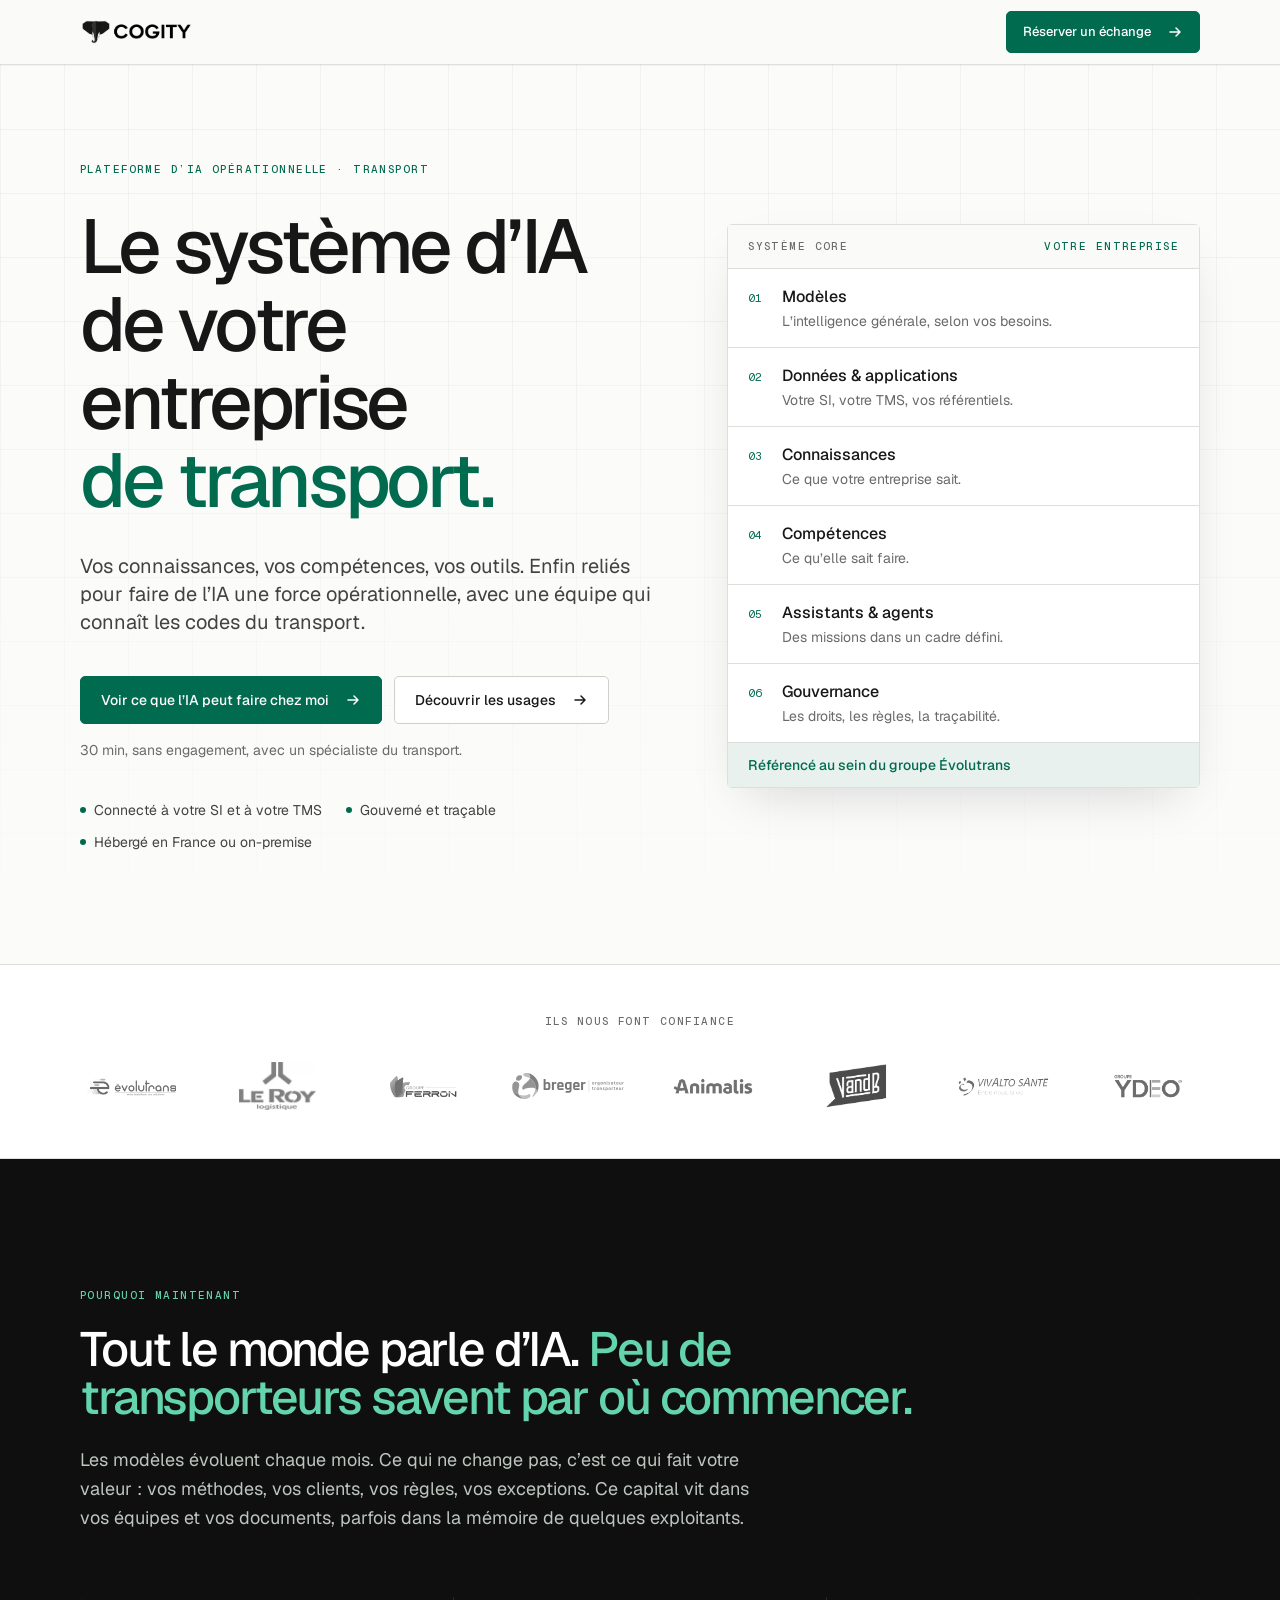
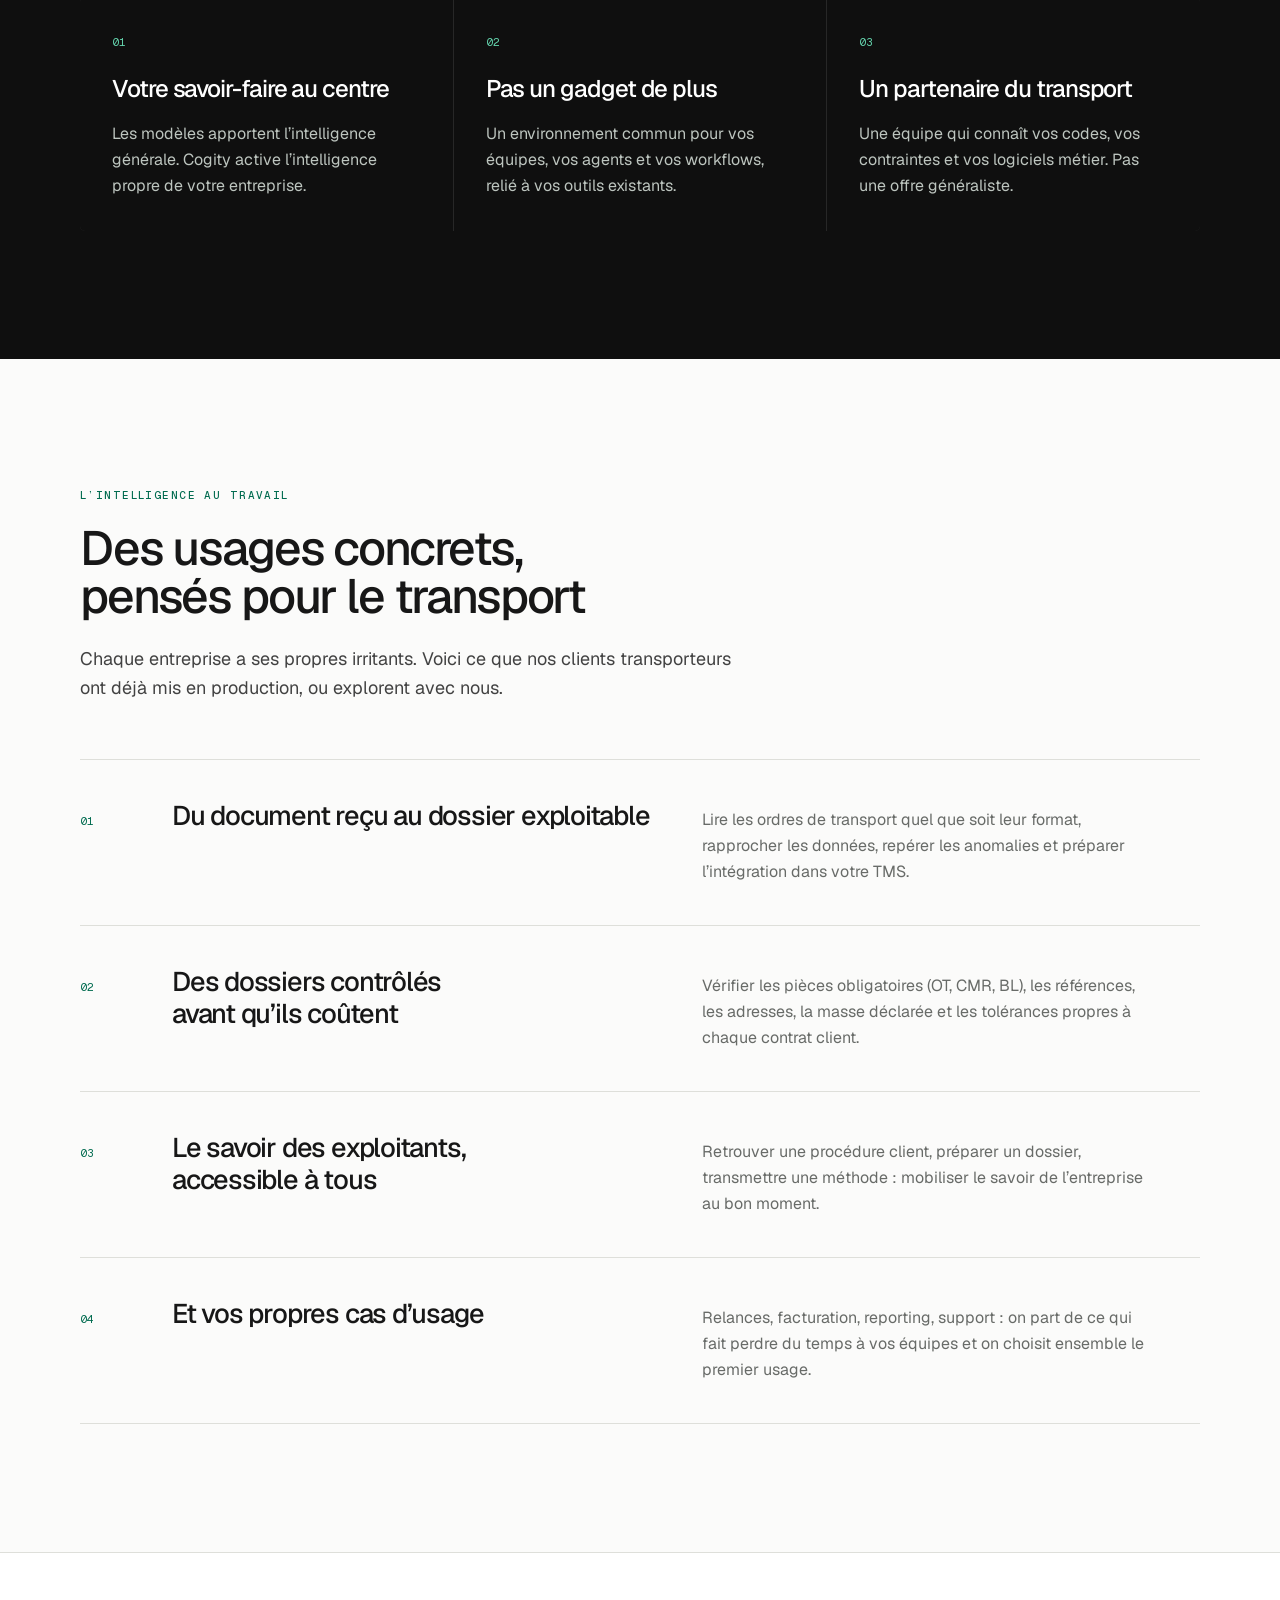
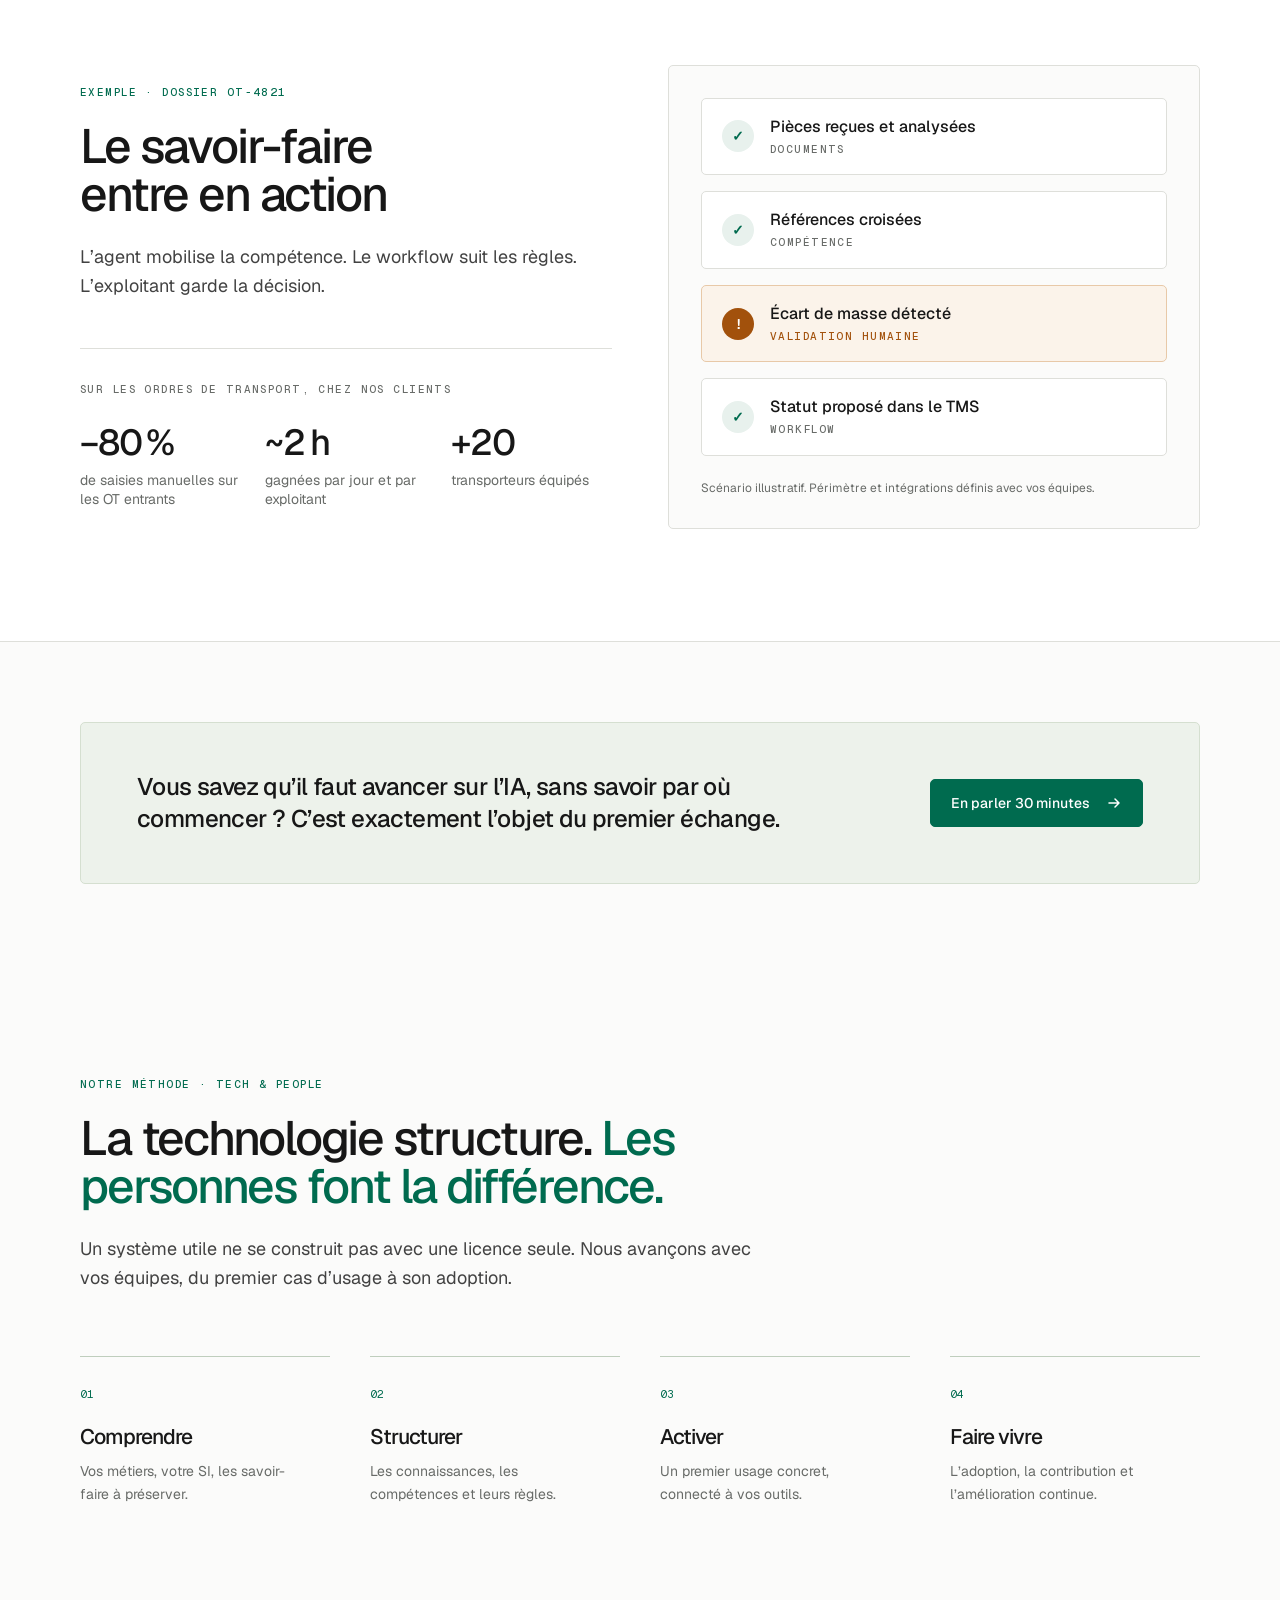
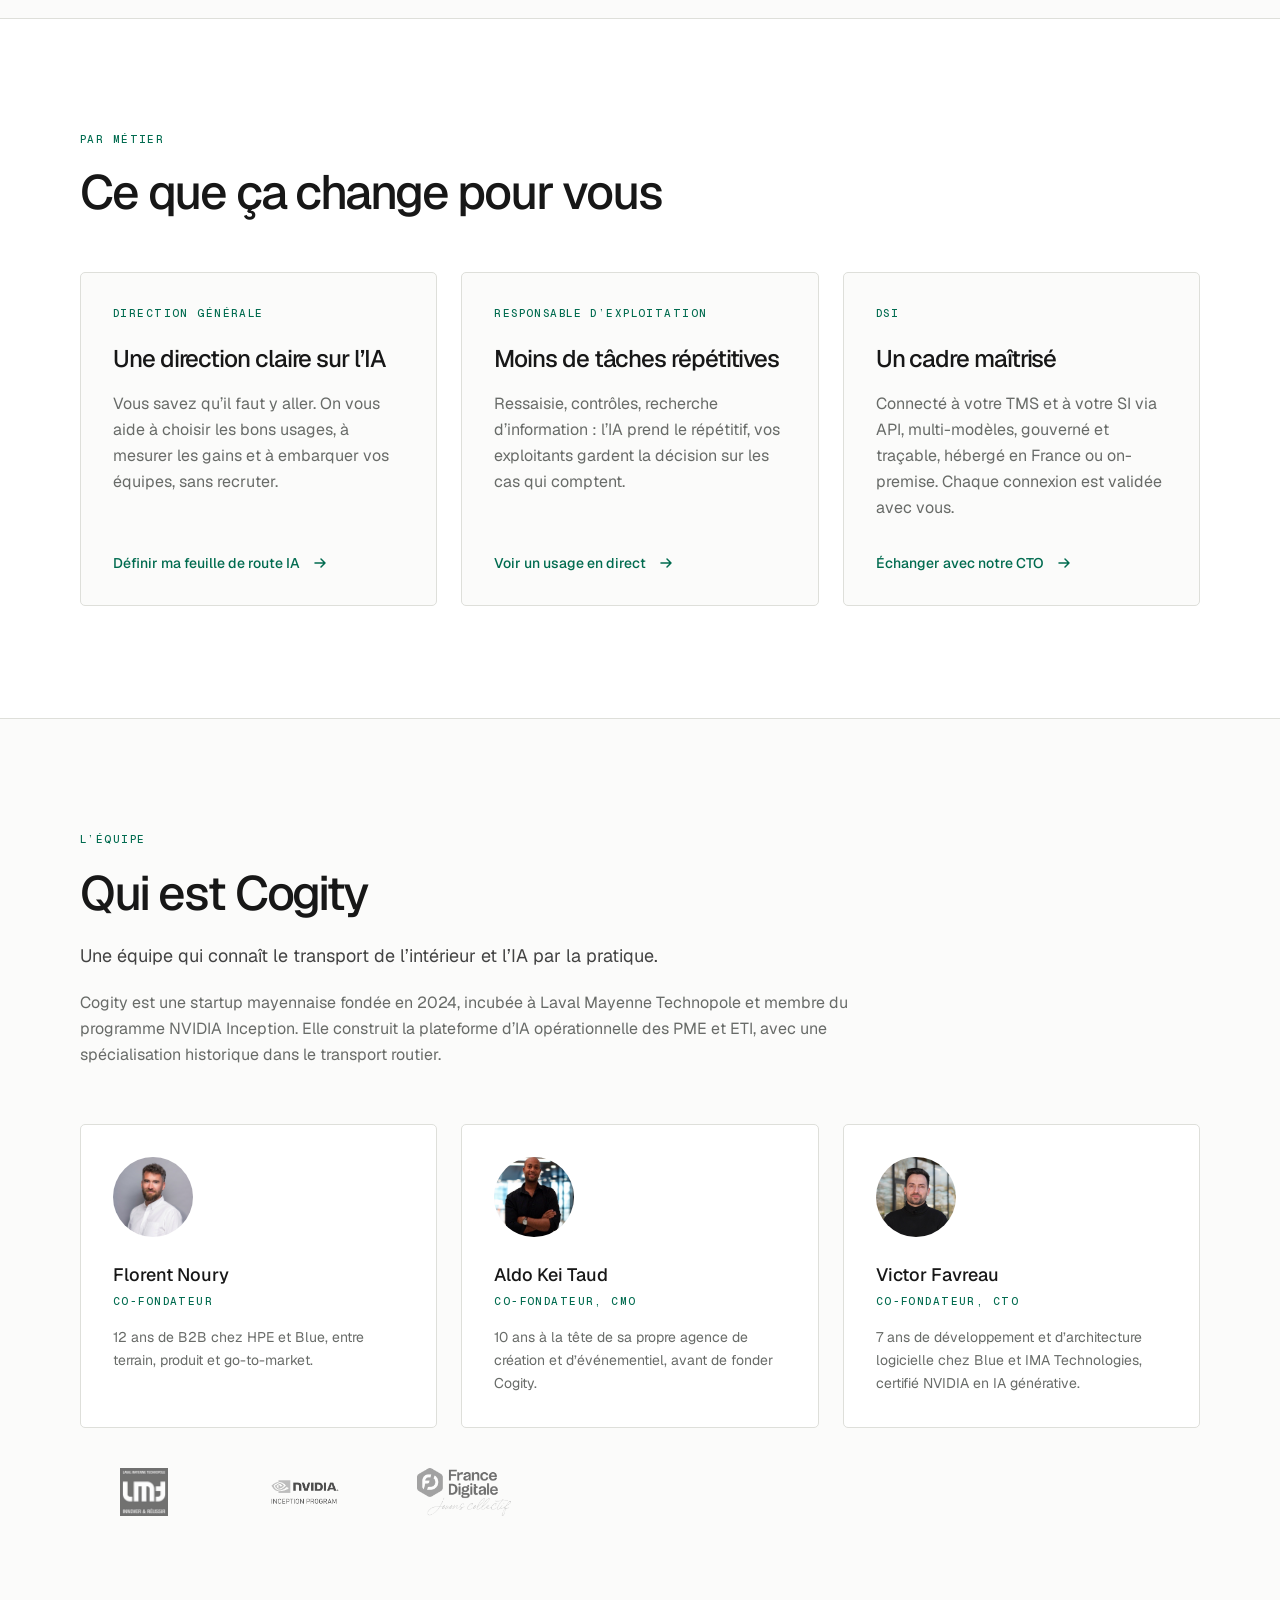
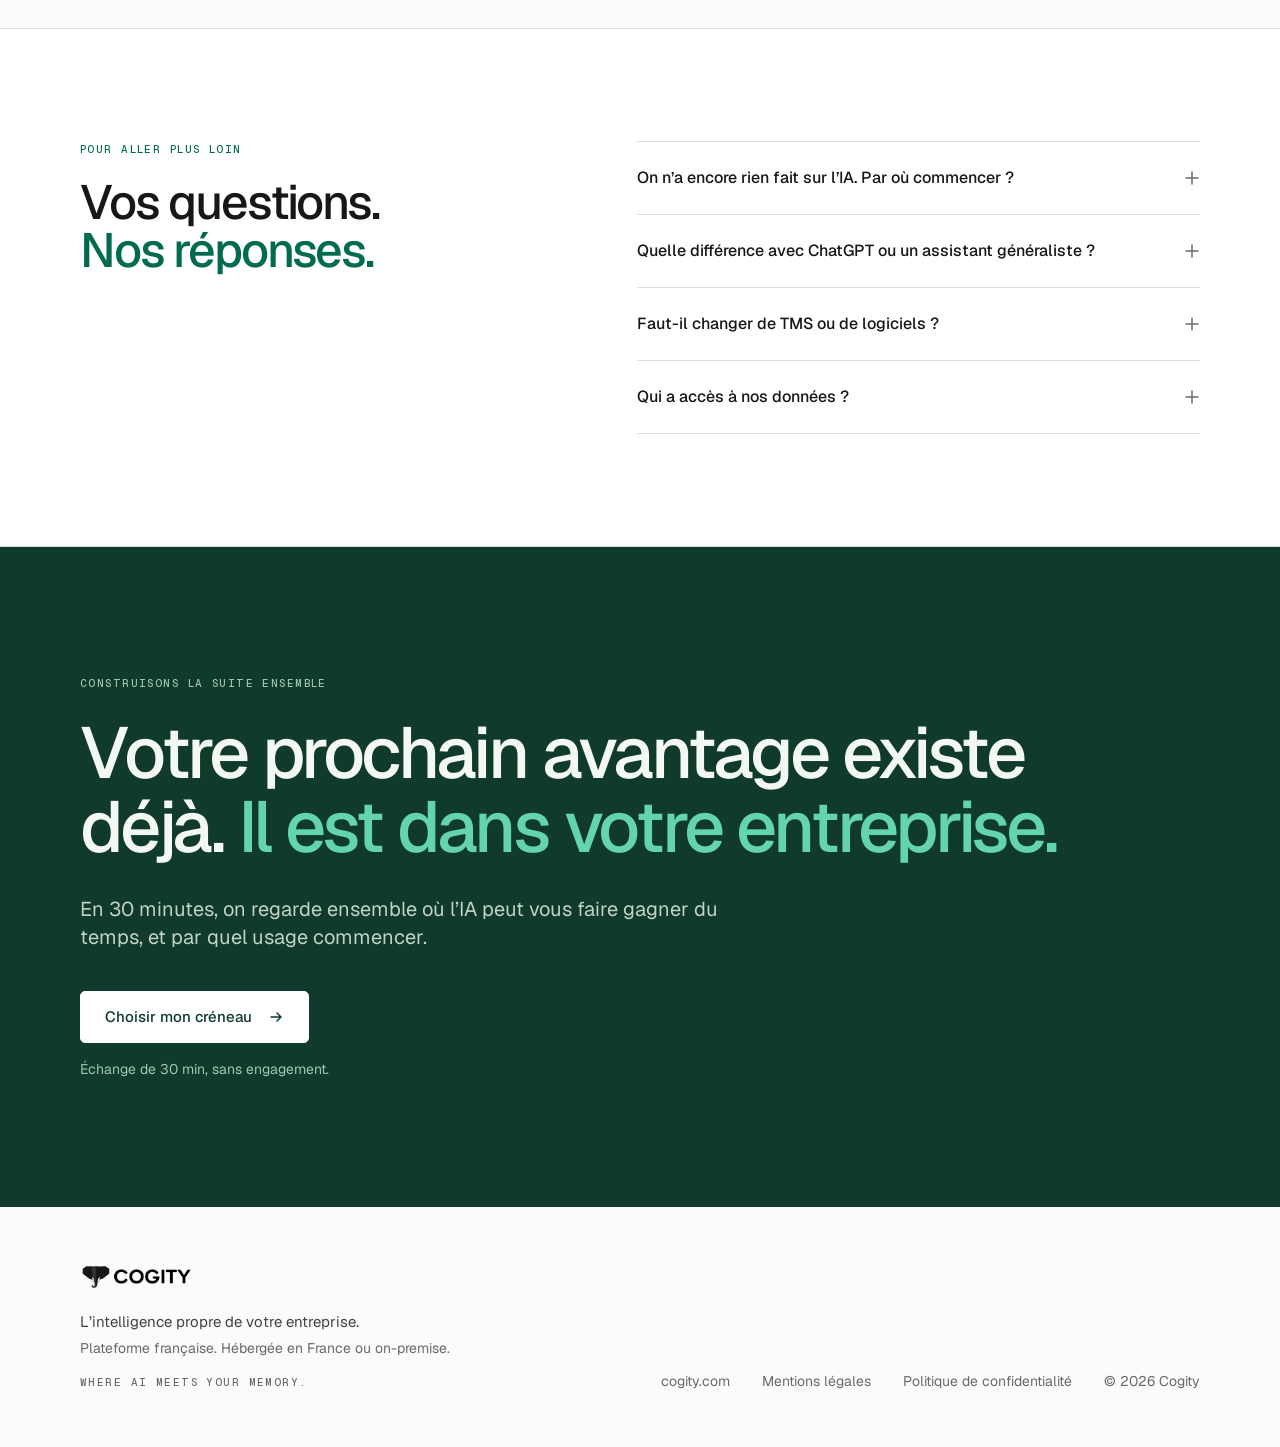
==== commit 9dfbfbcd: "Repositionne la LP sur la vision IA opérationnelle et la nouvelle DA Cogity Suite au point du 29/09 " ====
--- a/index.html
+++ b/index.html
@@ -3,8 +3,8 @@
 <head>
 <meta charset="utf-8">
 <meta name="viewport" content="width=device-width, initial-scale=1">
-<title>Cogity | Vos OT injectés dans votre TMS, sans ressaisie</title>
-<meta name="description" content="Un ordre de transport arrive par mail à 08 h 00, il est dans votre TMS à 08 h 02, extrait et contrôlé, sans un seul copier-coller. Réservez une démo de 30 minutes.">
+<title>Cogity | L’IA opérationnelle pour les transporteurs</title>
+<meta name="description" content="Cogity, plateforme d’IA opérationnelle au service des transporteurs. Vos connaissances, vos compétences et vos outils enfin reliés. Échange de 30 minutes pour voir ce que l’IA peut faire chez vous.">
 <!-- LP de campagne outreach : jamais indexée, les liens restent suivis. -->
 <meta name="robots" content="noindex, follow">
 
@@ -15,20 +15,21 @@
 <meta property="og:locale" content="fr_FR">
 <meta property="og:site_name" content="Cogity">
 <meta property="og:url" content="https://cogity-temoignages.vercel.app/">
-<meta property="og:title" content="Cogity | Vos OT injectés dans votre TMS, sans ressaisie">
-<meta property="og:description" content="Vos ordres de transport passent du mail à votre TMS en deux minutes, extraits et contrôlés. Compatible avec votre TMS actuel, hébergé en France ou on-premise.">
+<meta property="og:title" content="Cogity | L’IA opérationnelle pour les transporteurs">
+<meta property="og:description" content="Le système d’IA de votre entreprise de transport : vos connaissances, vos compétences et vos outils enfin reliés. Des usages concrets, déjà en production chez des transporteurs.">
 <meta property="og:image" content="https://cogity-temoignages.vercel.app/assets/og-cogity-transport.png">
 <meta property="og:image:width" content="1200">
 <meta property="og:image:height" content="630">
-<meta property="og:image:alt" content="Cogity : vos OT injectés dans votre TMS, sans ressaisie">
+<meta property="og:image:alt" content="Cogity : l’IA opérationnelle pour les transporteurs">
 <meta name="twitter:card" content="summary_large_image">
-<meta name="twitter:title" content="Cogity | Vos OT injectés dans votre TMS, sans ressaisie">
-<meta name="twitter:description" content="Vos ordres de transport passent du mail à votre TMS en deux minutes, extraits et contrôlés.">
+<meta name="twitter:title" content="Cogity | L’IA opérationnelle pour les transporteurs">
+<meta name="twitter:description" content="Le système d’IA de votre entreprise de transport : vos connaissances, vos compétences et vos outils enfin reliés.">
 <meta name="twitter:image" content="https://cogity-temoignages.vercel.app/assets/og-cogity-transport.png">
 <link rel="icon" type="image/png" href="assets/marque/favicon-32.png">
 
-<!-- RGPD : aucune ressource tierce au chargement. Police auto-hébergée
-     (Geist variable, sous-ensemble latin), Tailwind compilé en local :
+<!-- RGPD : aucune ressource tierce au chargement. Polices auto-hébergées
+     (Geist variable en sous-ensemble latin, Geist Mono reprise de cogity.com),
+     Tailwind compilé en local :
      npx tailwindcss@3.4 -c tailwind.config.js -i src/tailwind.css -o assets/css/app.css --minify
      à relancer après tout ajout de classe dans ce fichier. -->
 <link rel="preload" href="assets/fonts/geist-latin.woff2" as="font" type="font/woff2" crossorigin>
@@ -42,27 +43,34 @@
     src: url(assets/fonts/geist-latin.woff2) format('woff2');
     unicode-range: U+0000-00FF, U+0131, U+0152-0153, U+02BB-02BC, U+02C6, U+02DA, U+02DC, U+0304, U+0308, U+0329, U+2000-206F, U+20AC, U+2122, U+2191, U+2193, U+2212, U+2215, U+FEFF, U+FFFD;
   }
+  @font-face {
+    font-family: 'Geist Mono';
+    font-style: normal;
+    font-weight: 100 900;
+    font-display: swap;
+    src: url(assets/fonts/geist-mono.woff) format('woff');
+  }
   /* overflow-x reste uniquement sur html : le poser aussi sur body transforme
      body en conteneur de scroll et casse position:sticky sur le header. */
   html { overflow-x: hidden; scroll-behavior: smooth; }
   body { max-width: 100%; }
-  /* La graisse des titres est posée en classe utilitaire (font-bold), comme
-     sur le site : le preflight Tailwind applique h1-h6 { font-weight: inherit }.
-     Seul l'interlettrage est posé ici, le preflight ne le réinitialise pas.
-     -0.025em = le tracking-tight que le site pose sur chacun de ses titres.
-     h3 est hors de la règle : le site ne resserre pas ses h3. */
-  h1, h2 { letter-spacing: -0.025em; }
-  .eyebrow { font-size: .8125rem; font-weight: 600; letter-spacing: .08em; text-transform: uppercase; }
-  /* Trame du hero, reprise du site */
+  /* Titres comme sur cogity.com : graisse 500, interlettrage très serré, retour équilibré. */
+  h1, h2, h3 { font-weight: 500; letter-spacing: -.045em; line-height: 1.1; text-wrap: balance; }
+  .eyebrow { font-family: 'Geist Mono', ui-monospace, monospace; font-size: 11px; font-weight: 500; letter-spacing: .13em; line-height: 1.6; text-transform: uppercase; }
+  /* Trame discrète du hero */
   .trame {
     background-image:
-      linear-gradient(rgba(255,255,255,.045) 1px, transparent 1px),
-      linear-gradient(90deg, rgba(255,255,255,.045) 1px, transparent 1px);
+      linear-gradient(rgba(23,23,23,.04) 1px, transparent 1px),
+      linear-gradient(90deg, rgba(23,23,23,.04) 1px, transparent 1px);
     background-size: 64px 64px;
+    -webkit-mask-image: linear-gradient(to bottom, #000 30%, transparent);
+            mask-image: linear-gradient(to bottom, #000 30%, transparent);
   }
   .reveal { opacity: 0; transform: translateY(16px); transition: opacity .6s ease, transform .6s ease; }
   .reveal.vu { opacity: 1; transform: none; }
-  a:focus-visible, button:focus-visible, summary:focus-visible { outline: 2px solid #2540EA; outline-offset: 3px; border-radius: 4px; }
+  a:focus-visible, button:focus-visible, summary:focus-visible { outline: 2px solid #006b4f; outline-offset: 3px; border-radius: 4px; }
+  .sombre a:focus-visible, .sombre summary:focus-visible { outline-color: #64d4ad; }
+  details[open] .croix { transform: rotate(45deg); }
   @media (prefers-reduced-motion: reduce) {
     html { scroll-behavior: auto; }
     .reveal { opacity: 1; transform: none; transition: none; }
@@ -70,10 +78,10 @@
 </style>
 </head>
 
-<body class="bg-white text-slate-900 font-sans antialiased">
+<body class="bg-fond text-encre font-sans antialiased">
 
 <noscript>
-  <div class="bg-primary-600 text-white p-4 text-center">
+  <div class="bg-vert text-white p-4 text-center">
     Activez JavaScript pour afficher cette page, ou écrivez-nous via cogity.com.
   </div>
 </noscript>
@@ -84,14 +92,20 @@
 /* ============================================================
    1. DATA  ·  tout le contenu éditorial est ici, et nulle part ailleurs
    ============================================================ */
-/* Chiffres clés : UNE seule source pour toute la page (bande sous le hero).
-   Chiffres validés par Cogity. */
+/* Discours de campagne (point du 29/09 avec Florent et Matthieu) :
+   on accroche avec la vision (plateforme d'IA opérationnelle pour les
+   transporteurs), pas avec un cas précis. Un cas trop précis ferme la porte
+   ("on a déjà ça dans notre TMS"). Les usages concrets viennent ensuite,
+   en entonnoir : vision, puis usages, puis exemple chiffré. */
+
+/* Chiffres clés : UNE seule source. Mesurés sur le premier usage déployé
+   (ordres de transport), chiffres validés par Cogity. */
 const CHIFFRES = {
+  titre: "Sur les ordres de transport, chez nos clients",
   items: [
-    { valeur: "−80¤%",     libelle: "de saisies manuelles sur les OT entrants" },
-    { valeur: "~2¤h",      libelle: "gagnées par jour et par exploitant" },
-    { valeur: "<¤2¤sem.",  libelle: "pour un premier pilote en production" },
-    { valeur: "+20",       libelle: "transporteurs équipés" }
+    { valeur: "−80 %", libelle: "de saisies manuelles sur les OT entrants" },
+    { valeur: "~2 h",  libelle: "gagnées par jour et par exploitant" },
+    { valeur: "+20",   libelle: "transporteurs équipés" }
   ]
 };
 
@@ -112,90 +126,167 @@
   marque: {
     nom: "Cogity",
     /* Assets rapatriés depuis cogity.com : aucune requête tierce au chargement. */
-    icone:     "assets/marque/icone.png",
-    logoBlanc: "assets/marque/logo-blanc.png",
+    logo: "assets/marque/logo-noir.png",
     site: "https://cogity.com/",
-    baseline: "Éditeur français de logiciels d’automatisation des opérations.",
-    hebergement: "Hébergé en France. SaaS ou on-premise.",
+    baseline: "L’intelligence propre de votre entreprise.",
+    signature: "Where AI meets your memory.",
+    hebergement: "Plateforme française. Hébergée en France ou on-premise.",
     mentionsUrl: "https://cogity.com/",
     confidentialiteUrl: "https://cogity.com/"
   },
 
   cta: {
-    /* Libellés des boutons, tous < 40 caractères. Le lien ne change pas :
-       tous descendent vers #demo, sauf "final" qui ouvre la prise de RDV (url).
-       Avec ?p=, le bouton du hero reprend le libellé cta de la carte du persona. */
+    /* Libellés des boutons, tous < 40 caractères. Tous descendent vers #demo,
+       sauf "final" qui ouvre la prise de RDV (url) et "usages" qui descend
+       vers les cas concrets. Avec ?p=, le bouton du hero reprend le cta du persona. */
     libelles: {
-      header: "Réserver une démo",
-      hero:   "Voir Cogity sur mes OT",
-      milieu: "Voir ce que ça donne sur mes flux",
+      header: "Réserver un échange",
+      hero:   "Voir ce que l’IA peut faire chez moi",
+      usages: "Découvrir les usages",
+      milieu: "En parler 30 minutes",
       final:  "Choisir mon créneau"
     },
-    /* Microcopie : texte d'accroche du CTA intermédiaire, et lignes sous les boutons. */
-    milieuTexte: "Vous voulez voir ce que ça donne sur vos propres OT ? Parlons de votre cas.",
-    precisionHero: "30 min, sur vos propres documents, sans engagement.",
+    milieuTexte: "Vous savez qu’il faut avancer sur l’IA, sans savoir par où commencer ? C’est exactement l’objet du premier échange.",
+    precisionHero: "30 min, sans engagement, avec un spécialiste du transport.",
     url: "https://bookings.cloud.microsoft/book/CogityPrisedecontact@byfragment.com/?ismsaljsauthenabled=true",
-    precision: "Échange de 30 min, sans engagement."
+    precision: "Échange de 30 min, sans engagement."
+  },
+
+  hero: {
+    eyebrow: "Plateforme d’IA opérationnelle · Transport",
+    titre: ["Le système d’IA", "de votre entreprise", "de transport."],
+    /* Dernière ligne du titre affichée en vert. */
+    chapo: "Vos connaissances, vos compétences, vos outils. Enfin reliés pour faire de l’IA une force opérationnelle, avec une équipe qui connaît les codes du transport.",
+    /* Sous-titre remplacé si l'URL contient ?p=dg, ?p=exploitation ou ?p=dsi. */
+    chapoParPersona: {
+      dg:           "Donnez une direction claire à l’IA dans votre entreprise, avec un partenaire qui connaît le transport et des usages qui produisent des résultats mesurables.",
+      exploitation: "Moins de tâches répétitives, plus de temps pour l’exploitation. Une IA qui connaît vos procédures, vos clients et vos exceptions.",
+      dsi:          "Une plateforme connectée à votre SI et à votre TMS, gouvernée et traçable, multi-modèles, hébergée en France ou on-premise."
+    },
+    pills: ["Connecté à votre SI et à votre TMS", "Gouverné et traçable", "Hébergé en France ou on-premise"],
+    /* Référencement mis en avant par Matthieu : c'est l'argument qui rassure le plus. */
+    reference: "Référencé au sein du groupe Évolutrans",
+    /* Panneau illustratif à droite : les briques du système, reprises du site. */
+    briques: [
+      { titre: "Modèles",               detail: "L’intelligence générale, selon vos besoins." },
+      { titre: "Données & applications", detail: "Votre SI, votre TMS, vos référentiels." },
+      { titre: "Connaissances",         detail: "Ce que votre entreprise sait." },
+      { titre: "Compétences",           detail: "Ce qu’elle sait faire." },
+      { titre: "Assistants & agents",   detail: "Des missions dans un cadre défini." },
+      { titre: "Gouvernance",           detail: "Les droits, les règles, la traçabilité." }
+    ]
   },
 
   reassurance: {
     texte: "Ils nous font confiance",
     logos: [
+      { nom: "Évolutrans",    url: "assets/logos/evolutrans.png" },
+      { nom: "Le Roy",        url: "assets/logos/le-roy.png" },
+      { nom: "Groupe Ferron", url: "assets/logos/ferron.png" },
+      { nom: "Bréger",        url: "assets/logos/breger.svg" },
       { nom: "Animalis",      url: "assets/logos/animalis.png" },
-      { nom: "Bréger",        url: "assets/logos/breger.svg" },
-      { nom: "Évolutrans",    url: "assets/logos/evolutrans.png" },
-      { nom: "Groupe Ferron", url: "assets/logos/ferron.png" },
-      { nom: "Le Roy",        url: "assets/logos/le-roy.png" },
       { nom: "VandB",         url: "assets/logos/vandb.png" },
       { nom: "Vivalto Santé", url: "assets/logos/vivalto-sante.png" },
       { nom: "Groupe Ydeo",   url: "assets/logos/ydeo.png" }
     ]
   },
 
-  hero: {
-    eyebrow: "Solution Transport",
-    titre: ["Moins de ressaisie.", "Plus de temps d’exploitation.", "Vos OT injectés dans votre TMS."],
-    chapo: "Un ordre de transport arrive par mail à 08 h 00. Il est dans votre TMS à 08 h 02, extrait et contrôlé, sans un seul copier-coller. Vos exploitants récupèrent environ 2 heures par jour.",
-    /* Sous-titre remplacé si l'URL contient ?p=dg, ?p=exploitation ou ?p=dsi. */
-    chapoParPersona: {
-      dg:           "Vos exploitants récupèrent environ 2 heures par jour, sans changer de TMS ni recruter.",
-      exploitation: "Un OT arrive par mail à 08 h 00, il est dans votre TMS à 08 h 02. Sans un seul copier-coller.",
-      dsi:          "Intégration par API à votre TMS actuel, hébergement en France ou on-premise, aucun accès à vos boîtes mail."
-    },
-    pills: ["Compatible avec votre TMS actuel", "Hébergé en France ou on-premise", "Sans accès à votre boîte mail"]
-  },
-
-  contraste: {
-    eyebrow: "Avant / Après",
-    titre: "Le même OT, deux journées différentes",
-    chapo: "Vos exploitants reçoivent des dossiers déjà structurés et contrôlés. Pas des PDF à saisir.",
-    avant: {
-      etiquette: "Aujourd’hui",
-      lignes: [
-        "OT reçu en PDF, en texte libre ou en Excel maison",
-        "Un exploitant le lit, le recopie, le vérifie",
-        "5 à 10 minutes par commande, plusieurs dizaines par jour",
-        "Une faute de frappe devient un appel client",
-        "L’écart se paie en litige à J+30"
-      ]
-    },
-    apres: {
-      etiquette: "Avec Cogity",
-      lignes: [
-        "Ingestion automatique, quel que soit le format",
-        "Extraction des références, adresses, masse et tarif",
-        "Contrôle de conformité et de complétude",
-        "Injection directe dans votre TMS via API",
-        "Validation humaine sur les seuls cas ambigus"
-      ]
-    }
+  /* Section sombre : le constat qui ouvre la discussion, sans cas précis. */
+  vision: {
+    eyebrow: "Pourquoi maintenant",
+    titre: "Tout le monde parle d’IA.",
+    accent: "Peu de transporteurs savent par où commencer.",
+    chapo: "Les modèles évoluent chaque mois. Ce qui ne change pas, c’est ce qui fait votre valeur : vos méthodes, vos clients, vos règles, vos exceptions. Ce capital vit dans vos équipes et vos documents, parfois dans la mémoire de quelques exploitants.",
+    points: [
+      { titre: "Votre savoir-faire au centre", texte: "Les modèles apportent l’intelligence générale. Cogity active l’intelligence propre de votre entreprise." },
+      { titre: "Pas un gadget de plus",       texte: "Un environnement commun pour vos équipes, vos agents et vos workflows, relié à vos outils existants." },
+      { titre: "Un partenaire du transport",  texte: "Une équipe qui connaît vos codes, vos contraintes et vos logiciels métier. Pas une offre généraliste." }
+    ]
+  },
+
+  usages: {
+    eyebrow: "L’intelligence au travail",
+    titre: "Des usages concrets, pensés pour le transport",
+    chapo: "Chaque entreprise a ses propres irritants. Voici ce que nos clients transporteurs ont déjà mis en production, ou explorent avec nous.",
+    items: [
+      { titre: "Du document reçu au dossier exploitable", texte: "Lire les ordres de transport quel que soit leur format, rapprocher les données, repérer les anomalies et préparer l’intégration dans votre TMS." },
+      { titre: "Des dossiers contrôlés avant qu’ils coûtent", texte: "Vérifier les pièces obligatoires (OT, CMR, BL), les références, les adresses, la masse déclarée et les tolérances propres à chaque contrat client." },
+      { titre: "Le savoir des exploitants, accessible à tous", texte: "Retrouver une procédure client, préparer un dossier, transmettre une méthode : mobiliser le savoir de l’entreprise au bon moment." },
+      { titre: "Et vos propres cas d’usage", texte: "Relances, facturation, reporting, support : on part de ce qui fait perdre du temps à vos équipes et on choisit ensemble le premier usage." }
+    ]
+  },
+
+  /* Exemple illustratif repris du site : l'agent mobilise la compétence,
+     le workflow suit les règles, l'équipe garde la décision. */
+  exemple: {
+    eyebrow: "Exemple · dossier OT-4821",
+    titre: "Le savoir-faire entre en action",
+    chapo: "L’agent mobilise la compétence. Le workflow suit les règles. L’exploitant garde la décision.",
+    etapes: [
+      { etiquette: "Documents",         titre: "Pièces reçues et analysées", alerte: false },
+      { etiquette: "Compétence",        titre: "Références croisées",        alerte: false },
+      { etiquette: "Validation humaine", titre: "Écart de masse détecté",     alerte: true },
+      { etiquette: "Workflow",          titre: "Statut proposé dans le TMS", alerte: false }
+    ],
+    note: "Scénario illustratif. Périmètre et intégrations définis avec vos équipes."
+  },
+
+  methode: {
+    eyebrow: "Notre méthode · Tech & People",
+    titre: "La technologie structure.",
+    accent: "Les personnes font la différence.",
+    chapo: "Un système utile ne se construit pas avec une licence seule. Nous avançons avec vos équipes, du premier cas d’usage à son adoption.",
+    etapes: [
+      { titre: "Comprendre",  texte: "Vos métiers, votre SI, les savoir-faire à préserver." },
+      { titre: "Structurer",  texte: "Les connaissances, les compétences et leurs règles." },
+      { titre: "Activer",     texte: "Un premier usage concret, connecté à vos outils." },
+      { titre: "Faire vivre", texte: "L’adoption, la contribution et l’amélioration continue." }
+    ]
+  },
+
+  /* Témoignages écrits : Florent en envoie 3 (DSI Évolutrans, Le Roy
+     Logistique...). Tant que la liste est vide, la section n'est pas affichée.
+     Format : { citation, nom, fonction, entreprise, logo: "assets/logos/..." } */
+  temoignages: {
+    eyebrow: "Ils en parlent",
+    titre: "Ce qu’en disent nos clients transporteurs",
+    items: []
+  },
+
+  personas: {
+    eyebrow: "Par métier",
+    titre: "Ce que ça change pour vous",
+    /* id : ancre de chaque carte (liens profonds possibles depuis l'outreach : /#dg, /#exploitation, /#dsi). */
+    items: [
+      {
+        id: "dg",
+        persona: "Direction générale",
+        cta: "Définir ma feuille de route IA",
+        titre: "Une direction claire sur l’IA",
+        texte: "Vous savez qu’il faut y aller. On vous aide à choisir les bons usages, à mesurer les gains et à embarquer vos équipes, sans recruter."
+      },
+      {
+        id: "exploitation",
+        persona: "Responsable d’exploitation",
+        cta: "Voir un usage en direct",
+        titre: "Moins de tâches répétitives",
+        texte: "Ressaisie, contrôles, recherche d’information : l’IA prend le répétitif, vos exploitants gardent la décision sur les cas qui comptent."
+      },
+      {
+        id: "dsi",
+        persona: "DSI",
+        cta: "Échanger avec notre CTO",
+        titre: "Un cadre maîtrisé",
+        texte: "Connecté à votre TMS et à votre SI via API, multi-modèles, gouverné et traçable, hébergé en France ou on-premise. Chaque connexion est validée avec vous."
+      }
+    ]
   },
 
   fondateurs: {
-    eyebrow: "L'équipe",
+    eyebrow: "L’équipe",
     titre: "Qui est Cogity",
-    chapo: "Une équipe qui connaît le transport de l'intérieur et l'automatisation par la pratique.",
-    presentation: "Cogity est une startup mayennaise fondée en 2024, incubée à Laval Mayenne Technopole et membre du programme NVIDIA Inception. Elle développe des agents IA sur-mesure pour automatiser les opérations des PME et ETI, avec une spécialisation dans le transport routier.",
+    chapo: "Une équipe qui connaît le transport de l’intérieur et l’IA par la pratique.",
+    presentation: "Cogity est une startup mayennaise fondée en 2024, incubée à Laval Mayenne Technopole et membre du programme NVIDIA Inception. Elle construit la plateforme d’IA opérationnelle des PME et ETI, avec une spécialisation historique dans le transport routier.",
     /* photoUrl : portrait carré ou vertical. parcours : vérifié à partir
        des profils LinkedIn de chacun. */
     items: [
@@ -208,13 +299,13 @@
       {
         nom: "Aldo Kei Taud",
         role: "Co-fondateur, CMO",
-        parcours: "10 ans à la tête de sa propre agence de création et d'événementiel, avant de fonder Cogity.",
+        parcours: "10 ans à la tête de sa propre agence de création et d’événementiel, avant de fonder Cogity.",
         photoUrl: "assets/fondateurs/aldo-kei-taud.jpeg"
       },
       {
         nom: "Victor Favreau",
         role: "Co-fondateur, CTO",
-        parcours: "7 ans de développement et d'architecture logicielle chez Blue et IMA Technologies, certifié NVIDIA en IA générative.",
+        parcours: "7 ans de développement et d’architecture logicielle chez Blue et IMA Technologies, certifié NVIDIA en IA générative.",
         photoUrl: "assets/fondateurs/victor-favreau.jpeg"
       }
     ],
@@ -226,71 +317,35 @@
     ]
   },
 
-  flux: {
-    eyebrow: "Flux de traitement",
-    titre: "Du document brut à l’action métier en 5 étapes",
-    chapo: "Vous ajoutez une règle de transfert sur votre boîte de réception. Nous ne touchons pas à votre messagerie.",
-    etapes: [
-      { heure: "08 h 00", titre: "Réception",   detail: "OT, CMR ou BL en PDF, mail, EDI ou scan" },
-      { heure: "08 h 00", titre: "Extraction",  detail: "Champs clés extraits et structurés automatiquement" },
-      { heure: "08 h 01", titre: "Contrôle",    detail: "Règles métier, complétude, référentiel client" },
-      { heure: "08 h 02", titre: "Injection",   detail: "Dossier créé dans votre TMS, sans rupture" },
-      { heure: "08 h 02", titre: "Supervision", detail: "Alerte temps réel sur anomalie" }
-    ],
-    conclusion: "Zéro ressaisie. Traçabilité complète. TMS alimenté en temps réel."
-  },
-
-  personas: {
-    eyebrow: "Par métier",
-    titre: "Ce que ça change pour vous",
-    /* id : ancre de chaque carte (liens profonds possibles depuis l'outreach : /#dg, /#exploitation, /#dsi). */
+  faq: {
+    eyebrow: "Pour aller plus loin",
+    titre: "Vos questions.",
+    accent: "Nos réponses.",
     items: [
       {
-        id: "dg",
-        persona: "Direction générale",
-        cta: "Chiffrer le gain pour mon équipe",
-        titre: "Plus de commandes traitées, sans recruter",
-        texte: "Vos exploitants passent leur temps sur l'exploitation, plus sur la ressaisie. Le gain se mesure dès le pilote, sur vos propres flux."
+        q: "On n’a encore rien fait sur l’IA. Par où commencer ?",
+        r: "C’est le cas de la plupart des transporteurs que nous rencontrons. Le premier échange porte sur vos opérations, vos savoir-faire et ce qui fait perdre du temps à vos équipes. Nous choisissons ensuite un premier périmètre concret, avec ses sources, ses règles et ses critères de réussite."
       },
       {
-        id: "exploitation",
-        persona: "Responsable d'exploitation",
-        cta: "Voir un OT traité en direct",
-        titre: "Zéro copier-coller dans le TMS",
-        texte: "Les OT arrivent déjà extraits et contrôlés. Vous ne validez que les cas ambigus. Mise en route sans changer vos habitudes."
+        q: "Quelle différence avec ChatGPT ou un assistant généraliste ?",
+        r: "Un assistant généraliste apporte les capacités d’un modèle. Un usage opérationnel demande aussi du contexte métier, vos sources, vos outils et des règles d’action. Cogity organise ces éléments autour de votre entreprise de transport, pour que l’IA travaille avec vos procédures et vos clients."
       },
       {
-        id: "dsi",
-        persona: "DSI",
-        cta: "Échanger avec notre CTO",
-        titre: "Aucun projet IT lourd",
-        texte: "Intégration à votre TMS actuel via API, hébergement en France ou on-premise, aucun accès à vos boîtes mail : une simple règle de transfert suffit."
+        q: "Faut-il changer de TMS ou de logiciels ?",
+        r: "Non. Cogity se connecte à vos outils existants : TMS, ERP, CRM, espaces documentaires. Les intégrations font partie du cadrage : nous examinons les API disponibles et validons avec vous, pour chaque connexion, les données accessibles et les actions autorisées."
+      },
+      {
+        q: "Qui a accès à nos données ?",
+        r: "Vous gardez la main. La plateforme est hébergée en France ou on-premise, avec des droits par utilisateur, des périmètres personnel, équipe et entreprise clairement séparés, et une traçabilité de chaque action."
       }
     ]
   },
 
-  faq: {
-    eyebrow: "Questions fréquentes",
-    titre: "Les questions qu’on nous pose toujours",
-    items: [
-      {
-        q: "Faut-il changer de TMS ?",
-        r: "Non. Cogity s’intègre nativement avec les principaux TMS du marché : Akanea, Hardis, Transwide, Generix, MyTower, Wiilog et d’autres. Si votre TMS dispose d’une API ou d’un connecteur EDI, l’intégration est possible. Nous ne remplaçons rien, nous alimentons ce que vous utilisez déjà."
-      },
-      {
-        q: "Qui a accès à nos données ?",
-        r: "Personne d’autre que vous. Les documents sont traités en France ou dans l’Union européenne, avec des rôles et habilitations par utilisateur et un journal d’audit opposable en cas de litige. Nous n’accédons jamais à votre boîte mail : vous mettez en place une règle de transfert vers une adresse dédiée."
-      },
-      {
-        q: "Combien de temps pour démarrer ?",
-        r: "Moins de deux semaines pour un premier pilote en production, sans refonte de votre système d’information. On commence par le flux qui vous coûte le plus cher, en général les OT entrants."
-      }
-    ]
-  },
-
   final: {
-    titre: "Prêt à automatiser vos flux transport ?",
-    chapo: "On regarde ensemble votre volume de documents, vos formats et votre TMS. À l’issue de l’échange, vous savez combien d’heures cette automatisation vous rendrait."
+    eyebrow: "Construisons la suite ensemble",
+    titre: "Votre prochain avantage existe déjà.",
+    accent: "Il est dans votre entreprise.",
+    chapo: "En 30 minutes, on regarde ensemble où l’IA peut vous faire gagner du temps, et par quel usage commencer."
   },
 };
 
@@ -314,127 +369,241 @@
 })();
 
 const e = (s) => String(s).replace(/&/g,'&amp;').replace(/</g,'&lt;').replace(/>/g,'&gt;').replace(/"/g,'&quot;');
-
-/* Tous les boutons "Réserver une démo" descendent vers la section finale #demo. */
-const ctaBleu = (libelle, extra = "px-6 py-3.5 text-base", href = "#demo", externe = false) => `
-  <a href="${e(href)}"${externe ? ` target="_blank" rel="noopener"` : ``} data-cta
-     class="inline-flex items-center justify-center gap-2 bg-primary-600 hover:bg-primary-700 text-white font-semibold rounded-lg transition-colors ${extra}">
-    ${e(libelle)}
+const num = (i) => String(i + 1).padStart(2, '0');
+const fleche = `<svg aria-hidden="true" width="16" height="16" viewBox="0 0 16 16" fill="none"><path d="M3 8h10m-4-4 4 4-4 4" stroke="currentColor" stroke-width="1.5" stroke-linecap="round" stroke-linejoin="round"/></svg>`;
+
+/* Boutons. Par défaut ils descendent vers la section finale #demo. */
+const cta = (libelle, { href = "#demo", externe = false, style = "plein", taille = "min-h-12 px-5 text-sm" } = {}) => {
+  const styles = {
+    plein:  "bg-vert text-white border-vert hover:bg-vert-fonce hover:border-vert-fonce",
+    contour: "bg-white text-encre border-[#cdd1cb] hover:bg-vert-doux hover:border-[#a4c8b8]",
+    clair:  "bg-white text-foret border-white hover:bg-[#d8f0e4] hover:border-[#d8f0e4]"
+  };
+  return `
+  <a href="${e(href)}"${externe ? ` target="_blank" rel="noopener"` : ``}${href === "#demo" || externe ? ` data-cta` : ``}
+     class="inline-flex items-center justify-center gap-4 rounded border font-medium transition-colors ${styles[style]} ${taille}">
+    ${e(libelle)} ${fleche}
   </a>`;
-
-const ctaMilieu = (texte, libelle) => `
-<section class="bg-slate-50 border-y border-slate-200 py-14">
-  <div class="max-w-3xl mx-auto px-4 sm:px-6 lg:px-8 text-center">
-    <p class="reveal text-lg font-semibold text-slate-900">${e(texte)}</p>
-    <div class="reveal mt-6">${ctaBleu(libelle, "px-6 py-3.5 text-base")}</div>
-  </div>
-</section>`;
-
-const titreSection = (eyebrow, titre, chapo, sombre = false) => `
-  <p class="eyebrow reveal ${sombre ? 'text-primary-500' : 'text-primary-600'}">${e(eyebrow)}</p>
-  <h2 class="reveal mt-4 text-3xl md:text-4xl font-bold ${sombre ? 'text-white' : 'text-slate-900'}">${e(titre)}</h2>
-  ${chapo ? `<p class="reveal mt-5 mx-auto max-w-2xl text-lg ${sombre ? 'text-slate-300' : 'text-slate-600'} leading-relaxed">${e(chapo)}</p>` : ``}`;
+};
+
+const titreSection = ({ eyebrow, titre, accent, chapo }, { sombre = false, centre = false } = {}) => `
+  <p class="eyebrow reveal ${sombre ? 'text-menthe' : 'text-vert'}">${e(eyebrow)}</p>
+  <h2 class="reveal mt-5 text-[34px] md:text-5xl ${sombre ? 'text-white' : 'text-encre'}">
+    ${e(titre)}${accent ? ` <span class="${sombre ? 'text-menthe' : 'text-vert'}">${e(accent)}</span>` : ``}
+  </h2>
+  ${chapo ? `<p class="reveal mt-6 ${centre ? 'mx-auto' : ''} max-w-2xl text-lg leading-relaxed ${sombre ? 'text-[#bdc5bf]' : 'text-encre-2'}">${e(chapo)}</p>` : ``}`;
+
+const conteneur = "max-w-site mx-auto px-6 lg:px-12 xl:px-20";
 
 const header = () => `
-<header class="sticky top-0 z-50 bg-white/95 backdrop-blur border-b border-slate-200">
-  <div class="max-w-7xl mx-auto px-4 sm:px-6 lg:px-8 h-16 flex items-center justify-between gap-4">
-    <a href="${e(DATA.marque.site)}" target="_blank" rel="noopener" class="flex items-center gap-2.5">
-      <img src="${e(DATA.marque.icone)}" alt="" class="h-7 w-auto">
-      <span class="text-lg font-bold tracking-tight">COGITY</span>
+<header class="sticky top-0 z-50 bg-fond/95 backdrop-blur border-b border-filet">
+  <div class="${conteneur} h-16 flex items-center justify-between gap-4">
+    <a href="${e(DATA.marque.site)}" target="_blank" rel="noopener" class="flex items-center">
+      <img src="${e(DATA.marque.logo)}" alt="${e(DATA.marque.nom)}" class="h-7 w-auto">
     </a>
-    ${ctaBleu(DATA.cta.libelles.header, "px-4 py-2 text-sm")}
+    ${cta(DATA.cta.libelles.header, { taille: "min-h-[42px] px-4 text-[13px]" })}
   </div>
 </header>`;
 
-const hero = () => `
-<section class="relative overflow-hidden bg-navy-950">
+const hero = () => {
+  const lignes = DATA.hero.titre;
+  const cible = PERSONA ? DATA.personas.items.find(x => x.id === PERSONA).cta : DATA.cta.libelles.hero;
+  return `
+<section class="relative overflow-hidden">
   <div class="absolute inset-0 trame"></div>
-  <div class="relative max-w-7xl mx-auto px-4 sm:px-6 lg:px-8 pt-16 pb-20 text-center">
-    <p class="eyebrow text-primary-500">${e(DATA.hero.eyebrow)}</p>
-    <h1 class="mt-6 mx-auto max-w-5xl text-4xl/[1.1] sm:text-5xl/none md:text-6xl/none font-bold text-white">
-      ${DATA.hero.titre.map(l => `<span class="block">${e(l)}</span>`).join("")}
-    </h1>
-    <p class="mt-8 mx-auto max-w-2xl text-lg text-slate-300 leading-relaxed">${e(PERSONA ? DATA.hero.chapoParPersona[PERSONA] : DATA.hero.chapo)}</p>
-    <div class="mt-10 flex flex-wrap justify-center gap-4">
-      ${ctaBleu(PERSONA ? DATA.personas.items.find(x => x.id === PERSONA).cta : DATA.cta.libelles.hero, "px-6 py-3.5 text-base")}
-    </div>
-    <p class="mt-4 text-sm text-slate-400">${e(DATA.cta.precisionHero)}</p>
-    <div class="mt-10 flex flex-wrap justify-center gap-3">
-      ${DATA.hero.pills.map(p => `
-        <span class="rounded-full bg-white/10 px-4 py-2 text-sm font-medium text-slate-200">${e(p)}</span>`).join("")}
-    </div>
-    <div class="mt-16 border-t border-white/10 pt-12">
-      <div class="grid grid-cols-2 lg:grid-cols-4 gap-x-6 gap-y-10">
-        ${CHIFFRES.items.map(c => `
-          <div>
-            <div class="text-3xl sm:text-4xl font-extrabold text-white whitespace-nowrap">${e(c.valeur)}</div>
-            <div class="mt-2 text-sm text-slate-400 leading-snug">${e(c.libelle)}</div>
-          </div>`).join("")}
+  <div class="relative ${conteneur} pt-16 pb-20 lg:pt-24 lg:pb-28 grid gap-14 lg:grid-cols-[1.25fr_1fr] lg:items-center">
+    <div>
+      <p class="eyebrow text-vert">${e(DATA.hero.eyebrow)}</p>
+      <h1 class="mt-7 text-[42px]/[1.08] sm:text-6xl/[1.05] xl:text-[76px]/[1.03] text-encre">
+        ${lignes.map((l, i) => `<span class="block${i === lignes.length - 1 ? ' text-vert' : ''}">${e(l)}</span>`).join("")}
+      </h1>
+      <p class="mt-8 max-w-xl text-lg md:text-xl text-encre-2 leading-relaxed">${e(PERSONA ? DATA.hero.chapoParPersona[PERSONA] : DATA.hero.chapo)}</p>
+      <div class="mt-10 flex flex-wrap gap-3">
+        ${cta(cible)}
+        ${cta(DATA.cta.libelles.usages, { href: "#usages", style: "contour" })}
       </div>
-    </div>
-  </div>
-</section>`;
+      <p class="mt-4 text-sm text-gris">${e(DATA.cta.precisionHero)}</p>
+      <ul class="mt-10 flex flex-wrap gap-x-6 gap-y-3 text-sm text-encre-2">
+        ${DATA.hero.pills.map(p => `
+          <li class="flex items-center gap-2"><span class="h-1.5 w-1.5 rounded-full bg-vert"></span>${e(p)}</li>`).join("")}
+      </ul>
+    </div>
+    <div class="relative rounded border border-filet bg-white shadow-[0_20px_50px_-20px_rgba(15,19,17,.18)]">
+      <div class="flex items-center justify-between border-b border-filet px-5 h-11 bg-[#fafbf9]">
+        <span class="eyebrow text-gris">Système Core</span>
+        <span class="eyebrow text-vert">Votre entreprise</span>
+      </div>
+      <ol class="divide-y divide-filet">
+        ${DATA.hero.briques.map((b, i) => `
+          <li class="flex items-baseline gap-5 px-5 py-4">
+            <span class="font-mono text-[11px] text-vert">${num(i)}</span>
+            <div>
+              <div class="font-medium text-encre">${e(b.titre)}</div>
+              <div class="mt-0.5 text-sm text-gris">${e(b.detail)}</div>
+            </div>
+          </li>`).join("")}
+      </ol>
+      <div class="border-t border-filet bg-vert-doux px-5 py-3 text-sm font-medium text-vert">${e(DATA.hero.reference)}</div>
+    </div>
+  </div>
+</section>`;
+};
 
 const reassurance = () => `
-<section class="bg-white border-y border-slate-200 py-12">
-  <div class="max-w-7xl mx-auto px-4 sm:px-6 lg:px-8">
-    <p class="reveal eyebrow text-center text-slate-500">${e(DATA.reassurance.texte)}</p>
-    <div class="reveal mt-8 grid grid-cols-2 sm:grid-cols-4 gap-x-10 gap-y-8 place-items-center">
-      ${DATA.reassurance.logos.map(l => l.url
-        ? `<div class="h-12 w-32 flex items-center justify-center">
-             <img src="${e(l.url)}" alt="${e(l.nom)}" class="max-h-full max-w-full object-contain grayscale opacity-70 hover:opacity-100 hover:grayscale-0 transition">
-           </div>`
-        : `<span class="h-10 flex items-center rounded-lg border border-dashed border-transport px-4 text-sm text-transport">Logo ${e(l.nom)} à fournir</span>`
-      ).join("")}
-    </div>
-  </div>
-</section>`;
-
-const contraste = () => `
-<section class="bg-white py-20 lg:py-24">
-  <div class="max-w-7xl mx-auto px-4 sm:px-6 lg:px-8">
-    <div class="text-center">${titreSection(DATA.contraste.eyebrow, DATA.contraste.titre, DATA.contraste.chapo)}</div>
-    <div class="mt-14 grid md:grid-cols-2 gap-6">
-      <div class="reveal rounded-xl border border-slate-200 bg-slate-50 p-8">
-        <div class="eyebrow text-slate-500">${e(DATA.contraste.avant.etiquette)}</div>
-        <ul class="mt-6 space-y-4">
-          ${DATA.contraste.avant.lignes.map(l => `
-            <li class="flex gap-3 text-slate-600"><span class="text-transport font-semibold">✕</span><span>${e(l)}</span></li>`).join("")}
-        </ul>
+<section class="bg-white border-y border-filet py-12">
+  <div class="${conteneur}">
+    <p class="reveal eyebrow text-center text-gris">${e(DATA.reassurance.texte)}</p>
+    <div class="reveal mt-8 grid grid-cols-2 sm:grid-cols-4 lg:grid-cols-8 gap-x-10 gap-y-8 place-items-center">
+      ${DATA.reassurance.logos.map(l => `
+        <div class="h-12 w-28 flex items-center justify-center">
+          <img src="${e(l.url)}" alt="${e(l.nom)}" class="max-h-full max-w-full object-contain grayscale opacity-70 hover:opacity-100 hover:grayscale-0 transition">
+        </div>`).join("")}
+    </div>
+  </div>
+</section>`;
+
+const vision = () => `
+<section class="sombre bg-[#0f0f0f] text-[#f4f5f3] py-24 lg:py-32">
+  <div class="${conteneur}">
+    <div class="max-w-4xl">${titreSection(DATA.vision, { sombre: true })}</div>
+    <div class="mt-16 grid gap-px bg-white/10 md:grid-cols-3 rounded overflow-hidden">
+      ${DATA.vision.points.map((p, i) => `
+        <div class="reveal bg-[#0f0f0f] p-8 md:pr-10">
+          <span class="font-mono text-[11px] text-menthe">${num(i)}</span>
+          <h3 class="mt-5 text-2xl text-white">${e(p.titre)}</h3>
+          <p class="mt-4 text-[#bdc5bf] leading-relaxed">${e(p.texte)}</p>
+        </div>`).join("")}
+    </div>
+  </div>
+</section>`;
+
+const usages = () => `
+<section id="usages" class="py-24 lg:py-32 scroll-mt-16">
+  <div class="${conteneur}">
+    <div class="max-w-3xl">${titreSection(DATA.usages)}</div>
+    <ol class="mt-14 border-t border-filet">
+      ${DATA.usages.items.map((u, i) => `
+        <li class="reveal grid gap-3 md:grid-cols-[60px_1fr_1fr] md:gap-8 md:items-baseline border-b border-filet py-8 md:py-10 transition-colors hover:bg-[#edf2ec70]">
+          <span class="font-mono text-[11px] text-vert">${num(i)}</span>
+          <h3 class="text-2xl md:text-[27px]/[1.2] text-encre">${e(u.titre)}</h3>
+          <p class="text-gris leading-relaxed md:max-w-md">${e(u.texte)}</p>
+        </li>`).join("")}
+    </ol>
+  </div>
+</section>`;
+
+const exemple = () => `
+<section class="bg-white border-y border-filet py-24 lg:py-28">
+  <div class="${conteneur} grid gap-14 lg:grid-cols-2 lg:items-center">
+    <div>
+      ${titreSection(DATA.exemple)}
+      <div class="reveal mt-12 border-t border-filet pt-8">
+        <p class="eyebrow text-gris">${e(CHIFFRES.titre)}</p>
+        <div class="mt-6 grid grid-cols-3 gap-6">
+          ${CHIFFRES.items.map(c => `
+            <div>
+              <div class="text-3xl sm:text-4xl font-medium tracking-tight text-encre whitespace-nowrap">${e(c.valeur)}</div>
+              <div class="mt-2 text-sm text-gris leading-snug">${e(c.libelle)}</div>
+            </div>`).join("")}
+        </div>
       </div>
-      <div class="reveal rounded-xl border-l-4 border-l-primary-600 border border-slate-200 bg-primary-50 p-8">
-        <div class="eyebrow text-primary-600">${e(DATA.contraste.apres.etiquette)}</div>
-        <ul class="mt-6 space-y-4">
-          ${DATA.contraste.apres.lignes.map(l => `
-            <li class="flex gap-3 text-slate-700"><span class="text-valide font-semibold">✓</span><span>${e(l)}</span></li>`).join("")}
-        </ul>
-      </div>
+    </div>
+    <div class="reveal rounded border border-filet bg-fond p-6 sm:p-8">
+      <ol class="relative space-y-4">
+        ${DATA.exemple.etapes.map(s => `
+          <li class="flex items-center gap-4 rounded border ${s.alerte ? 'border-[#e8c9a8] bg-[#fbf3ea]' : 'border-filet bg-white'} px-5 py-4">
+            <span class="flex h-8 w-8 shrink-0 items-center justify-center rounded-full ${s.alerte ? 'bg-ambre text-white' : 'bg-vert-doux text-vert'} text-sm font-semibold">${s.alerte ? '!' : '✓'}</span>
+            <div>
+              <div class="font-medium text-encre">${e(s.titre)}</div>
+              <div class="eyebrow mt-0.5 ${s.alerte ? 'text-ambre' : 'text-gris'}">${e(s.etiquette)}</div>
+            </div>
+          </li>`).join("")}
+      </ol>
+      <p class="mt-6 text-xs text-gris">${e(DATA.exemple.note)}</p>
+    </div>
+  </div>
+</section>`;
+
+const ctaMilieu = () => `
+<section class="py-16 lg:py-20">
+  <div class="${conteneur}">
+    <div class="reveal rounded border border-vert-bord bg-vert-sauge px-6 py-12 sm:px-14 flex flex-col lg:flex-row lg:items-center justify-between gap-8">
+      <p class="max-w-2xl text-xl md:text-2xl font-medium tracking-tight text-encre">${e(DATA.cta.milieuTexte)}</p>
+      <div class="shrink-0">${cta(DATA.cta.libelles.milieu)}</div>
+    </div>
+  </div>
+</section>`;
+
+const methode = () => `
+<section class="py-24 lg:py-28">
+  <div class="${conteneur}">
+    <div class="max-w-3xl">${titreSection(DATA.methode)}</div>
+    <ol class="mt-16 grid gap-10 sm:grid-cols-2 lg:grid-cols-4">
+      ${DATA.methode.etapes.map((s, i) => `
+        <li class="reveal border-t border-[#bfcebd] pt-6 pr-6">
+          <span class="font-mono text-[11px] text-vert">${num(i)}</span>
+          <h3 class="mt-5 text-[21px] text-encre">${e(s.titre)}</h3>
+          <p class="mt-3 text-sm text-gris leading-relaxed">${e(s.texte)}</p>
+        </li>`).join("")}
+    </ol>
+  </div>
+</section>`;
+
+const temoignages = () => !DATA.temoignages.items.length ? `` : `
+<section class="bg-white border-y border-filet py-24 lg:py-28">
+  <div class="${conteneur}">
+    <div class="max-w-3xl">${titreSection(DATA.temoignages)}</div>
+    <div class="mt-14 grid gap-6 ${["", "max-w-2xl", "md:grid-cols-2", "md:grid-cols-3"][Math.min(DATA.temoignages.items.length, 3)]}">
+      ${DATA.temoignages.items.map(t => `
+        <figure class="reveal flex flex-col rounded border border-filet bg-fond p-8">
+          ${t.logo ? `<img src="${e(t.logo)}" alt="${e(t.entreprise)}" class="h-9 w-auto self-start object-contain">` : ``}
+          <blockquote class="mt-6 flex-1 text-lg leading-relaxed text-encre">« ${e(t.citation)} »</blockquote>
+          <figcaption class="mt-8 border-t border-filet pt-5">
+            <div class="font-medium text-encre">${e(t.nom)}</div>
+            <div class="text-sm text-gris">${e(t.fonction)}, ${e(t.entreprise)}</div>
+          </figcaption>
+        </figure>`).join("")}
+    </div>
+  </div>
+</section>`;
+
+const personas = () => `
+<section class="bg-white border-y border-filet py-24 lg:py-28">
+  <div class="${conteneur}">
+    <div class="max-w-3xl">${titreSection(DATA.personas)}</div>
+    <div class="mt-14 grid gap-6 md:grid-cols-3">
+      ${DATA.personas.items.map(p => `
+        <article id="${e(p.id)}" class="reveal scroll-mt-24 flex flex-col rounded p-8 ${p.id === PERSONA
+          ? 'border-2 border-vert bg-vert-doux' : 'border border-filet bg-fond'}"${p.id === PERSONA ? ' aria-current="true"' : ''}>
+          <p class="eyebrow text-vert">${e(p.persona)}</p>
+          <h3 class="mt-5 text-2xl text-encre">${e(p.titre)}</h3>
+          <p class="mt-4 flex-1 text-gris leading-relaxed">${e(p.texte)}</p>
+          <a href="#demo" data-cta class="mt-8 inline-flex items-center gap-3 text-sm font-medium text-vert hover:text-vert-fonce">
+            ${e(p.cta)} ${fleche}
+          </a>
+        </article>`).join("")}
     </div>
   </div>
 </section>`;
 
 const fondateurs = () => {
   const n = DATA.fondateurs.items.length;
-  const grille = n >= 3 ? "sm:grid-cols-2 lg:grid-cols-3" : "sm:grid-cols-2 max-w-3xl mx-auto";
+  const grille = n >= 3 ? "sm:grid-cols-2 lg:grid-cols-3" : "sm:grid-cols-2 max-w-3xl";
   return `
-<section id="fondateurs" class="bg-white py-20 lg:py-24">
-  <div class="max-w-7xl mx-auto px-4 sm:px-6 lg:px-8">
-    <div class="text-center">${titreSection(DATA.fondateurs.eyebrow, DATA.fondateurs.titre, DATA.fondateurs.chapo)}</div>
-    <p class="reveal mt-6 max-w-3xl mx-auto text-center text-slate-600 leading-relaxed">${e(DATA.fondateurs.presentation)}</p>
-    <div class="mt-14 grid gap-8 ${grille}">
+<section id="fondateurs" class="py-24 lg:py-28">
+  <div class="${conteneur}">
+    <div class="max-w-3xl">${titreSection(DATA.fondateurs)}</div>
+    <p class="reveal mt-5 max-w-3xl text-gris leading-relaxed">${e(DATA.fondateurs.presentation)}</p>
+    <div class="mt-14 grid gap-6 ${grille}">
       ${DATA.fondateurs.items.map(f => `
-        <div class="reveal rounded-xl border border-slate-200 bg-white p-8 text-center">
-          ${f.photoUrl
-            ? `<img src="${e(f.photoUrl)}" alt="${e(f.nom)}" class="mx-auto h-28 w-28 rounded-full object-cover">`
-            : `<div class="mx-auto h-28 w-28 rounded-full border-2 border-dashed border-transport bg-navy-950 flex items-center justify-center">
-                 <span class="text-xs font-semibold text-transport leading-tight px-2">Photo à fournir</span>
-               </div>`}
-          <div class="mt-6 font-semibold text-slate-900 text-lg">${e(f.nom)}</div>
-          <div class="mt-1 text-sm text-primary-600 font-medium">${e(f.role)}</div>
-          <p class="mt-4 text-sm text-slate-600 leading-relaxed">${e(f.parcours)}</p>
+        <div class="reveal rounded border border-filet bg-white p-8">
+          <img src="${e(f.photoUrl)}" alt="${e(f.nom)}" class="h-20 w-20 rounded-full object-cover">
+          <div class="mt-6 text-lg font-medium text-encre">${e(f.nom)}</div>
+          <div class="eyebrow mt-1 text-vert">${e(f.role)}</div>
+          <p class="mt-4 text-sm text-gris leading-relaxed">${e(f.parcours)}</p>
         </div>`).join("")}
     </div>
-    <div class="reveal mt-10 flex flex-wrap items-center justify-center gap-6">
+    <div class="reveal mt-10 flex flex-wrap items-center gap-8">
       ${DATA.fondateurs.badges.map(b => `
         <span class="h-12 w-32 flex items-center justify-center">
           <img src="${e(b.url)}" alt="${e(b.nom)}" class="max-h-full max-w-full object-contain grayscale opacity-70 hover:opacity-100 hover:grayscale-0 transition">
@@ -444,93 +613,60 @@
 </section>`;
 };
 
-const flux = () => `
-<section class="bg-slate-50 border-y border-slate-200 py-20 lg:py-24">
-  <div class="max-w-7xl mx-auto px-4 sm:px-6 lg:px-8">
-    <div class="text-center">${titreSection(DATA.flux.eyebrow, DATA.flux.titre, DATA.flux.chapo)}</div>
-    <ol class="mt-14 grid gap-4 md:grid-cols-5">
-      ${DATA.flux.etapes.map(s => `
-        <li class="reveal rounded-xl border border-slate-200 bg-white p-6">
-          <div class="font-semibold text-primary-600 tabular-nums">${e(s.heure)}</div>
-          <div class="mt-3 font-semibold text-slate-900">${e(s.titre)}</div>
-          <div class="mt-2 text-sm text-slate-600 leading-relaxed">${e(s.detail)}</div>
-        </li>`).join("")}
-    </ol>
-    <p class="reveal mt-8 text-center text-slate-700 font-medium">${e(DATA.flux.conclusion)}</p>
-  </div>
-</section>`;
-
-const personas = () => `
-<section class="bg-white py-20 lg:py-24">
-  <div class="max-w-7xl mx-auto px-4 sm:px-6 lg:px-8">
-    <div class="text-center">${titreSection(DATA.personas.eyebrow, DATA.personas.titre, "")}</div>
-    <div class="mt-14 grid gap-6 md:grid-cols-3">
-      ${DATA.personas.items.map(p => `
-        <article id="${e(p.id)}" class="reveal scroll-mt-24 flex flex-col rounded-xl p-8 ${p.id === PERSONA
-          ? 'border-2 border-primary-600 bg-primary-50 shadow-lg shadow-primary-600/10' : 'border border-slate-200 bg-white'}"${p.id === PERSONA ? ' aria-current="true"' : ''}>
-          <p class="eyebrow text-primary-600">${e(p.persona)}</p>
-          <h3 class="mt-4 text-xl font-bold text-slate-900">${e(p.titre)}</h3>
-          <p class="mt-4 flex-1 text-slate-600 leading-relaxed">${e(p.texte)}</p>
-          <a href="#demo" data-cta class="mt-8 inline-flex items-center gap-1.5 font-semibold text-primary-600 hover:text-primary-700">
-            ${e(p.cta)} <span aria-hidden="true">→</span>
-          </a>
-        </article>`).join("")}
-    </div>
-  </div>
-</section>`;
-
 const faq = () => `
-<section id="faq" class="bg-white py-20 lg:py-24">
-  <div class="max-w-7xl mx-auto px-4 sm:px-6 lg:px-8">
-    <div class="text-center">${titreSection(DATA.faq.eyebrow, DATA.faq.titre, "")}</div>
-    <div class="mt-12 mx-auto max-w-3xl">
+<section id="faq" class="bg-white border-y border-filet py-24 lg:py-28">
+  <div class="${conteneur} grid gap-10 lg:grid-cols-[.9fr_1.1fr] lg:gap-24">
+    <div>${titreSection(DATA.faq)}</div>
+    <div class="border-t border-filet">
       ${DATA.faq.items.map(f => `
-        <details class="reveal group border-b border-slate-200 py-6">
-          <summary class="flex cursor-pointer list-none items-start justify-between gap-6 text-lg font-semibold">
+        <details class="reveal border-b border-filet">
+          <summary class="flex cursor-pointer list-none items-center justify-between gap-5 py-6 font-medium leading-normal [&::-webkit-details-marker]:hidden">
             ${e(f.q)}
-            <span class="text-primary-600 text-2xl leading-none group-open:hidden">+</span>
-            <span class="hidden text-primary-600 text-2xl leading-none group-open:inline">−</span>
+            <svg class="croix shrink-0 text-gris transition-transform" aria-hidden="true" width="16" height="16" viewBox="0 0 16 16" fill="none"><path d="M8 2v12M2 8h12" stroke="currentColor" stroke-width="1.5" stroke-linecap="round"/></svg>
           </summary>
-          <p class="mt-4 text-slate-600 leading-relaxed">${e(f.r)}</p>
+          <p class="pb-6 text-[15px] text-gris leading-[1.8]">${e(f.r)}</p>
         </details>`).join("")}
     </div>
   </div>
 </section>`;
 
 const final = () => `
-<section id="demo" class="relative overflow-hidden bg-navy-800 py-20 lg:py-24 scroll-mt-16">
-  <div class="absolute inset-0 trame"></div>
-  <div class="relative max-w-7xl mx-auto px-4 sm:px-6 lg:px-8 text-center">
-    <h2 class="text-3xl md:text-4xl font-bold text-white">${e(DATA.final.titre)}</h2>
-    <p class="mt-6 mx-auto max-w-2xl text-lg text-slate-200 leading-relaxed">${e(DATA.final.chapo)}</p>
+<section id="demo" class="sombre relative overflow-hidden bg-foret text-[#f4f8f2] py-24 lg:py-32 scroll-mt-16">
+  <div class="relative ${conteneur}">
+    <p class="eyebrow text-[#a1c6ae]">${e(DATA.final.eyebrow)}</p>
+    <h2 class="mt-6 max-w-5xl text-5xl/[1.02] md:text-7xl/[1.02]">
+      ${e(DATA.final.titre)} <span class="text-menthe">${e(DATA.final.accent)}</span>
+    </h2>
+    <p class="mt-8 max-w-2xl text-lg md:text-xl text-[#c0d3c4] leading-relaxed">${e(DATA.final.chapo)}</p>
     <!-- Déjà dans la section : ce bouton-là ouvre la prise de RDV Bookings dans un nouvel onglet. -->
-    <div class="mt-10">${ctaBleu(DATA.cta.libelles.final, "px-8 py-4 text-base", DATA.cta.url, true)}</div>
-    <p class="mt-4 text-sm text-slate-300">${e(DATA.cta.precision)}</p>
+    <div class="mt-10">${cta(DATA.cta.libelles.final, { href: DATA.cta.url, externe: true, style: "clair", taille: "min-h-[52px] px-6 text-[15px]" })}</div>
+    <p class="mt-4 text-sm text-[#a1c6ae]">${e(DATA.cta.precision)}</p>
   </div>
 </section>`;
 
 const footer = () => `
-<footer class="bg-navy-950 py-14 text-slate-400">
-  <div class="max-w-7xl mx-auto px-4 sm:px-6 lg:px-8 flex flex-col md:flex-row md:items-end justify-between gap-8">
+<footer class="bg-fond py-14 text-gris">
+  <div class="${conteneur} flex flex-col md:flex-row md:items-end justify-between gap-8">
     <div>
-      <img src="${e(DATA.marque.logoBlanc)}" alt="${e(DATA.marque.nom)}" class="h-8 w-auto">
-      <p class="mt-5 text-sm">${e(DATA.marque.baseline)}</p>
-      <p class="text-sm">${e(DATA.marque.hebergement)}</p>
+      <img src="${e(DATA.marque.logo)}" alt="${e(DATA.marque.nom)}" class="h-7 w-auto">
+      <p class="mt-5 text-[15px] text-encre-2">${e(DATA.marque.baseline)}</p>
+      <p class="mt-1 text-sm">${e(DATA.marque.hebergement)}</p>
+      <p class="eyebrow mt-4 text-gris">${e(DATA.marque.signature)}</p>
     </div>
     <div class="flex flex-wrap gap-x-8 gap-y-2 text-sm">
-      <a href="${e(DATA.marque.site)}" target="_blank" rel="noopener" class="hover:text-white">cogity.com</a>
-      <a href="${e(DATA.marque.mentionsUrl)}" target="_blank" rel="noopener" class="hover:text-white">Mentions légales</a>
-      <a href="${e(DATA.marque.confidentialiteUrl)}" target="_blank" rel="noopener" class="hover:text-white">Politique de confidentialité</a>
-      ${GTM_ID ? `<button type="button" data-gerer-cookies class="hover:text-white">Gérer mes cookies</button>` : ``}
+      <a href="${e(DATA.marque.site)}" target="_blank" rel="noopener" class="hover:text-vert">cogity.com</a>
+      <a href="${e(DATA.marque.mentionsUrl)}" target="_blank" rel="noopener" class="hover:text-vert">Mentions légales</a>
+      <a href="${e(DATA.marque.confidentialiteUrl)}" target="_blank" rel="noopener" class="hover:text-vert">Politique de confidentialité</a>
+      ${GTM_ID ? `<button type="button" data-gerer-cookies class="hover:text-vert">Gérer mes cookies</button>` : ``}
       <span>© ${new Date().getFullYear()} ${e(DATA.marque.nom)}</span>
     </div>
   </div>
 </footer>`;
 
+/* Entonnoir : vision, preuve sociale, constat, usages, exemple chiffré, méthode, puis réassurance. */
 document.getElementById('app').innerHTML =
-  header() + `<main>` + hero() + reassurance() + contraste()
-  + ctaMilieu(DATA.cta.milieuTexte, DATA.cta.libelles.milieu)
-  + flux() + personas() + fondateurs()
+  header() + `<main>` + hero() + reassurance() + vision() + usages() + exemple()
+  + ctaMilieu() + methode() + temoignages() + personas() + fondateurs()
   + faq() + final() + `</main>` + footer();
 
 /* ============================================================
@@ -577,18 +713,18 @@
   b.id = 'bandeau-cookies';
   b.setAttribute('role', 'dialog');
   b.setAttribute('aria-label', 'Cookies');
-  b.className = 'fixed bottom-0 inset-x-0 z-50 border-t border-slate-200 bg-white p-5 shadow-lg';
+  b.className = 'fixed bottom-0 inset-x-0 z-50 border-t border-filet bg-white p-5 shadow-lg';
   b.innerHTML = `
     <div class="max-w-7xl mx-auto flex flex-col md:flex-row md:items-center justify-between gap-4">
-      <p class="text-sm text-slate-600 max-w-lisible">
+      <p class="text-sm text-encre-2 max-w-lisible">
         Nous utilisons des cookies de mesure d’audience pour savoir quelles pages sont consultées.
         Aucun cookie n’est déposé sans votre accord.
         <a href="${e(DATA.marque.confidentialiteUrl)}" target="_blank" rel="noopener" class="underline">En savoir plus</a>
       </p>
       <div class="flex gap-3 shrink-0">
         <!-- Refuser et Accepter ont le même poids visuel (exigence CNIL). -->
-        <button data-refus class="rounded-lg bg-primary-600 px-5 py-2.5 text-sm font-semibold text-white">Refuser</button>
-        <button data-accord class="rounded-lg bg-primary-600 px-5 py-2.5 text-sm font-semibold text-white">Accepter</button>
+        <button data-refus class="rounded bg-vert px-5 py-2.5 text-sm font-semibold text-white">Refuser</button>
+        <button data-accord class="rounded bg-vert px-5 py-2.5 text-sm font-semibold text-white">Accepter</button>
       </div>
     </div>`;
   document.body.appendChild(b);
--- a/assets/css/app.css
+++ b/assets/css/app.css
@@ -1 +1 @@
-*,:after,:before{--tw-border-spacing-x:0;--tw-border-spacing-y:0;--tw-translate-x:0;--tw-translate-y:0;--tw-rotate:0;--tw-skew-x:0;--tw-skew-y:0;--tw-scale-x:1;--tw-scale-y:1;--tw-pan-x: ;--tw-pan-y: ;--tw-pinch-zoom: ;--tw-scroll-snap-strictness:proximity;--tw-gradient-from-position: ;--tw-gradient-via-position: ;--tw-gradient-to-position: ;--tw-ordinal: ;--tw-slashed-zero: ;--tw-numeric-figure: ;--tw-numeric-spacing: ;--tw-numeric-fraction: ;--tw-ring-inset: ;--tw-ring-offset-width:0px;--tw-ring-offset-color:#fff;--tw-ring-color:rgba(59,130,246,.5);--tw-ring-offset-shadow:0 0 #0000;--tw-ring-shadow:0 0 #0000;--tw-shadow:0 0 #0000;--tw-shadow-colored:0 0 #0000;--tw-blur: ;--tw-brightness: ;--tw-contrast: ;--tw-grayscale: ;--tw-hue-rotate: ;--tw-invert: ;--tw-saturate: ;--tw-sepia: ;--tw-drop-shadow: ;--tw-backdrop-blur: ;--tw-backdrop-brightness: ;--tw-backdrop-contrast: ;--tw-backdrop-grayscale: ;--tw-backdrop-hue-rotate: ;--tw-backdrop-invert: ;--tw-backdrop-opacity: ;--tw-backdrop-saturate: ;--tw-backdrop-sepia: ;--tw-contain-size: ;--tw-contain-layout: ;--tw-contain-paint: ;--tw-contain-style: }::backdrop{--tw-border-spacing-x:0;--tw-border-spacing-y:0;--tw-translate-x:0;--tw-translate-y:0;--tw-rotate:0;--tw-skew-x:0;--tw-skew-y:0;--tw-scale-x:1;--tw-scale-y:1;--tw-pan-x: ;--tw-pan-y: ;--tw-pinch-zoom: ;--tw-scroll-snap-strictness:proximity;--tw-gradient-from-position: ;--tw-gradient-via-position: ;--tw-gradient-to-position: ;--tw-ordinal: ;--tw-slashed-zero: ;--tw-numeric-figure: ;--tw-numeric-spacing: ;--tw-numeric-fraction: ;--tw-ring-inset: ;--tw-ring-offset-width:0px;--tw-ring-offset-color:#fff;--tw-ring-color:rgba(59,130,246,.5);--tw-ring-offset-shadow:0 0 #0000;--tw-ring-shadow:0 0 #0000;--tw-shadow:0 0 #0000;--tw-shadow-colored:0 0 #0000;--tw-blur: ;--tw-brightness: ;--tw-contrast: ;--tw-grayscale: ;--tw-hue-rotate: ;--tw-invert: ;--tw-saturate: ;--tw-sepia: ;--tw-drop-shadow: ;--tw-backdrop-blur: ;--tw-backdrop-brightness: ;--tw-backdrop-contrast: ;--tw-backdrop-grayscale: ;--tw-backdrop-hue-rotate: ;--tw-backdrop-invert: ;--tw-backdrop-opacity: ;--tw-backdrop-saturate: ;--tw-backdrop-sepia: ;--tw-contain-size: ;--tw-contain-layout: ;--tw-contain-paint: ;--tw-contain-style: }/*! tailwindcss v3.4.19 | MIT License | https://tailwindcss.com*/*,:after,:before{box-sizing:border-box;border:0 solid #e5e7eb}:after,:before{--tw-content:""}:host,html{line-height:1.5;-webkit-text-size-adjust:100%;-moz-tab-size:4;-o-tab-size:4;tab-size:4;font-family:Geist,system-ui,-apple-system,sans-serif;font-feature-settings:normal;font-variation-settings:normal;-webkit-tap-highlight-color:transparent}body{margin:0;line-height:inherit}hr{height:0;color:inherit;border-top-width:1px}abbr:where([title]){-webkit-text-decoration:underline dotted;text-decoration:underline dotted}h1,h2,h3,h4,h5,h6{font-size:inherit;font-weight:inherit}a{color:inherit;text-decoration:inherit}b,strong{font-weight:bolder}code,kbd,pre,samp{font-family:ui-monospace,SFMono-Regular,Menlo,Monaco,Consolas,Liberation Mono,Courier New,monospace;font-feature-settings:normal;font-variation-settings:normal;font-size:1em}small{font-size:80%}sub,sup{font-size:75%;line-height:0;position:relative;vertical-align:baseline}sub{bottom:-.25em}sup{top:-.5em}table{text-indent:0;border-color:inherit;border-collapse:collapse}button,input,optgroup,select,textarea{font-family:inherit;font-feature-settings:inherit;font-variation-settings:inherit;font-size:100%;font-weight:inherit;line-height:inherit;letter-spacing:inherit;color:inherit;margin:0;padding:0}button,select{text-transform:none}button,input:where([type=button]),input:where([type=reset]),input:where([type=submit]){-webkit-appearance:button;background-color:transparent;background-image:none}:-moz-focusring{outline:auto}:-moz-ui-invalid{box-shadow:none}progress{vertical-align:baseline}::-webkit-inner-spin-button,::-webkit-outer-spin-button{height:auto}[type=search]{-webkit-appearance:textfield;outline-offset:-2px}::-webkit-search-decoration{-webkit-appearance:none}::-webkit-file-upload-button{-webkit-appearance:button;font:inherit}summary{display:list-item}blockquote,dd,dl,figure,h1,h2,h3,h4,h5,h6,hr,p,pre{margin:0}fieldset{margin:0}fieldset,legend{padding:0}menu,ol,ul{list-style:none;margin:0;padding:0}dialog{padding:0}textarea{resize:vertical}input::-moz-placeholder,textarea::-moz-placeholder{opacity:1;color:#9ca3af}input::placeholder,textarea::placeholder{opacity:1;color:#9ca3af}[role=button],button{cursor:pointer}:disabled{cursor:default}audio,canvas,embed,iframe,img,object,svg,video{display:block;vertical-align:middle}img,video{max-width:100%;height:auto}[hidden]:where(:not([hidden=until-found])){display:none}.fixed{position:fixed}.absolute{position:absolute}.relative{position:relative}.sticky{position:sticky}.inset-0{inset:0}.inset-x-0{left:0;right:0}.bottom-0{bottom:0}.top-0{top:0}.z-50{z-index:50}.mx-auto{margin-left:auto;margin-right:auto}.mt-1{margin-top:.25rem}.mt-10{margin-top:2.5rem}.mt-12{margin-top:3rem}.mt-14{margin-top:3.5rem}.mt-16{margin-top:4rem}.mt-2{margin-top:.5rem}.mt-3{margin-top:.75rem}.mt-4{margin-top:1rem}.mt-5{margin-top:1.25rem}.mt-6{margin-top:1.5rem}.mt-8{margin-top:2rem}.block{display:block}.flex{display:flex}.inline-flex{display:inline-flex}.grid{display:grid}.hidden{display:none}.h-10{height:2.5rem}.h-12{height:3rem}.h-16{height:4rem}.h-28{height:7rem}.h-7{height:1.75rem}.h-8{height:2rem}.max-h-full{max-height:100%}.w-28{width:7rem}.w-32{width:8rem}.w-auto{width:auto}.max-w-2xl{max-width:42rem}.max-w-3xl{max-width:48rem}.max-w-5xl{max-width:64rem}.max-w-7xl{max-width:80rem}.max-w-full{max-width:100%}.max-w-lisible{max-width:68ch}.flex-1{flex:1 1 0%}.shrink-0{flex-shrink:0}.transform{transform:translate(var(--tw-translate-x),var(--tw-translate-y)) rotate(var(--tw-rotate)) skewX(var(--tw-skew-x)) skewY(var(--tw-skew-y)) scaleX(var(--tw-scale-x)) scaleY(var(--tw-scale-y))}.cursor-pointer{cursor:pointer}.scroll-mt-16{scroll-margin-top:4rem}.scroll-mt-24{scroll-margin-top:6rem}.list-none{list-style-type:none}.grid-cols-2{grid-template-columns:repeat(2,minmax(0,1fr))}.flex-col{flex-direction:column}.flex-wrap{flex-wrap:wrap}.place-items-center{place-items:center}.items-start{align-items:flex-start}.items-center{align-items:center}.justify-center{justify-content:center}.justify-between{justify-content:space-between}.gap-1\.5{gap:.375rem}.gap-2{gap:.5rem}.gap-2\.5{gap:.625rem}.gap-3{gap:.75rem}.gap-4{gap:1rem}.gap-6{gap:1.5rem}.gap-8{gap:2rem}.gap-x-10{-moz-column-gap:2.5rem;column-gap:2.5rem}.gap-x-6{-moz-column-gap:1.5rem;column-gap:1.5rem}.gap-x-8{-moz-column-gap:2rem;column-gap:2rem}.gap-y-10{row-gap:2.5rem}.gap-y-2{row-gap:.5rem}.gap-y-8{row-gap:2rem}.space-y-4>:not([hidden])~:not([hidden]){--tw-space-y-reverse:0;margin-top:calc(1rem*(1 - var(--tw-space-y-reverse)));margin-bottom:calc(1rem*var(--tw-space-y-reverse))}.overflow-hidden{overflow:hidden}.whitespace-nowrap{white-space:nowrap}.rounded-full{border-radius:9999px}.rounded-lg{border-radius:.5rem}.rounded-xl{border-radius:.75rem}.border{border-width:1px}.border-2{border-width:2px}.border-y{border-top-width:1px}.border-b,.border-y{border-bottom-width:1px}.border-l-4{border-left-width:4px}.border-t{border-top-width:1px}.border-dashed{border-style:dashed}.border-primary-600{--tw-border-opacity:1;border-color:rgb(37 64 234/var(--tw-border-opacity,1))}.border-slate-200{--tw-border-opacity:1;border-color:rgb(226 232 240/var(--tw-border-opacity,1))}.border-transport{--tw-border-opacity:1;border-color:rgb(234 88 12/var(--tw-border-opacity,1))}.border-white\/10{border-color:hsla(0,0%,100%,.1)}.border-l-primary-600{--tw-border-opacity:1;border-left-color:rgb(37 64 234/var(--tw-border-opacity,1))}.bg-navy-800{--tw-bg-opacity:1;background-color:rgb(22 45 112/var(--tw-bg-opacity,1))}.bg-navy-950{--tw-bg-opacity:1;background-color:rgb(6 13 40/var(--tw-bg-opacity,1))}.bg-primary-50{--tw-bg-opacity:1;background-color:rgb(239 243 255/var(--tw-bg-opacity,1))}.bg-primary-600{--tw-bg-opacity:1;background-color:rgb(37 64 234/var(--tw-bg-opacity,1))}.bg-slate-50{--tw-bg-opacity:1;background-color:rgb(248 250 252/var(--tw-bg-opacity,1))}.bg-white{--tw-bg-opacity:1;background-color:rgb(255 255 255/var(--tw-bg-opacity,1))}.bg-white\/10{background-color:hsla(0,0%,100%,.1)}.bg-white\/95{background-color:hsla(0,0%,100%,.95)}.object-contain{-o-object-fit:contain;object-fit:contain}.object-cover{-o-object-fit:cover;object-fit:cover}.p-4{padding:1rem}.p-5{padding:1.25rem}.p-6{padding:1.5rem}.p-8{padding:2rem}.px-2{padding-left:.5rem;padding-right:.5rem}.px-4{padding-left:1rem;padding-right:1rem}.px-5{padding-left:1.25rem;padding-right:1.25rem}.px-6{padding-left:1.5rem;padding-right:1.5rem}.px-8{padding-left:2rem;padding-right:2rem}.py-12{padding-top:3rem;padding-bottom:3rem}.py-14{padding-top:3.5rem;padding-bottom:3.5rem}.py-2{padding-top:.5rem;padding-bottom:.5rem}.py-2\.5{padding-top:.625rem;padding-bottom:.625rem}.py-20{padding-top:5rem;padding-bottom:5rem}.py-3\.5{padding-top:.875rem;padding-bottom:.875rem}.py-4{padding-top:1rem;padding-bottom:1rem}.py-6{padding-top:1.5rem;padding-bottom:1.5rem}.pb-20{padding-bottom:5rem}.pt-12{padding-top:3rem}.pt-16{padding-top:4rem}.text-center{text-align:center}.font-sans{font-family:Geist,system-ui,-apple-system,sans-serif}.text-2xl{font-size:1.5rem;line-height:2rem}.text-3xl{font-size:1.875rem;line-height:2.25rem}.text-4xl\/\[1\.1\]{font-size:2.25rem;line-height:1.1}.text-base{font-size:1rem;line-height:1.5rem}.text-lg{font-size:1.125rem;line-height:1.75rem}.text-sm{font-size:.875rem;line-height:1.25rem}.text-xl{font-size:1.25rem;line-height:1.75rem}.text-xs{font-size:.75rem;line-height:1rem}.font-bold{font-weight:700}.font-extrabold{font-weight:800}.font-medium{font-weight:500}.font-semibold{font-weight:600}.uppercase{text-transform:uppercase}.tabular-nums{--tw-numeric-spacing:tabular-nums;font-variant-numeric:var(--tw-ordinal) var(--tw-slashed-zero) var(--tw-numeric-figure) var(--tw-numeric-spacing) var(--tw-numeric-fraction)}.leading-none{line-height:1}.leading-relaxed{line-height:1.625}.leading-snug{line-height:1.375}.leading-tight{line-height:1.25}.tracking-tight{letter-spacing:-.025em}.text-primary-500{--tw-text-opacity:1;color:rgb(96 133 250/var(--tw-text-opacity,1))}.text-primary-600{--tw-text-opacity:1;color:rgb(37 64 234/var(--tw-text-opacity,1))}.text-slate-200{--tw-text-opacity:1;color:rgb(226 232 240/var(--tw-text-opacity,1))}.text-slate-300{--tw-text-opacity:1;color:rgb(203 213 225/var(--tw-text-opacity,1))}.text-slate-400{--tw-text-opacity:1;color:rgb(148 163 184/var(--tw-text-opacity,1))}.text-slate-500{--tw-text-opacity:1;color:rgb(100 116 139/var(--tw-text-opacity,1))}.text-slate-600{--tw-text-opacity:1;color:rgb(71 85 105/var(--tw-text-opacity,1))}.text-slate-700{--tw-text-opacity:1;color:rgb(51 65 85/var(--tw-text-opacity,1))}.text-slate-900{--tw-text-opacity:1;color:rgb(15 23 42/var(--tw-text-opacity,1))}.text-transport{--tw-text-opacity:1;color:rgb(234 88 12/var(--tw-text-opacity,1))}.text-valide{--tw-text-opacity:1;color:rgb(5 150 105/var(--tw-text-opacity,1))}.text-white{--tw-text-opacity:1;color:rgb(255 255 255/var(--tw-text-opacity,1))}.underline{text-decoration-line:underline}.antialiased{-webkit-font-smoothing:antialiased;-moz-osx-font-smoothing:grayscale}.opacity-70{opacity:.7}.shadow-lg{--tw-shadow:0 10px 15px -3px rgba(0,0,0,.1),0 4px 6px -4px rgba(0,0,0,.1);--tw-shadow-colored:0 10px 15px -3px var(--tw-shadow-color),0 4px 6px -4px var(--tw-shadow-color);box-shadow:var(--tw-ring-offset-shadow,0 0 #0000),var(--tw-ring-shadow,0 0 #0000),var(--tw-shadow)}.shadow-primary-600\/10{--tw-shadow-color:rgba(37,64,234,.1);--tw-shadow:var(--tw-shadow-colored)}.outline{outline-style:solid}.grayscale{--tw-grayscale:grayscale(100%);filter:var(--tw-blur) var(--tw-brightness) var(--tw-contrast) var(--tw-grayscale) var(--tw-hue-rotate) var(--tw-invert) var(--tw-saturate) var(--tw-sepia) var(--tw-drop-shadow)}.backdrop-blur{--tw-backdrop-blur:blur(8px);-webkit-backdrop-filter:var(--tw-backdrop-blur) var(--tw-backdrop-brightness) var(--tw-backdrop-contrast) var(--tw-backdrop-grayscale) var(--tw-backdrop-hue-rotate) var(--tw-backdrop-invert) var(--tw-backdrop-opacity) var(--tw-backdrop-saturate) var(--tw-backdrop-sepia);backdrop-filter:var(--tw-backdrop-blur) var(--tw-backdrop-brightness) var(--tw-backdrop-contrast) var(--tw-backdrop-grayscale) var(--tw-backdrop-hue-rotate) var(--tw-backdrop-invert) var(--tw-backdrop-opacity) var(--tw-backdrop-saturate) var(--tw-backdrop-sepia)}.transition{transition-property:color,background-color,border-color,text-decoration-color,fill,stroke,opacity,box-shadow,transform,filter,-webkit-backdrop-filter;transition-property:color,background-color,border-color,text-decoration-color,fill,stroke,opacity,box-shadow,transform,filter,backdrop-filter;transition-property:color,background-color,border-color,text-decoration-color,fill,stroke,opacity,box-shadow,transform,filter,backdrop-filter,-webkit-backdrop-filter;transition-timing-function:cubic-bezier(.4,0,.2,1);transition-duration:.15s}.transition-colors{transition-property:color,background-color,border-color,text-decoration-color,fill,stroke;transition-timing-function:cubic-bezier(.4,0,.2,1);transition-duration:.15s}.hover\:bg-primary-700:hover{--tw-bg-opacity:1;background-color:rgb(30 52 196/var(--tw-bg-opacity,1))}.hover\:text-primary-700:hover{--tw-text-opacity:1;color:rgb(30 52 196/var(--tw-text-opacity,1))}.hover\:text-white:hover{--tw-text-opacity:1;color:rgb(255 255 255/var(--tw-text-opacity,1))}.hover\:opacity-100:hover{opacity:1}.hover\:grayscale-0:hover{--tw-grayscale:grayscale(0);filter:var(--tw-blur) var(--tw-brightness) var(--tw-contrast) var(--tw-grayscale) var(--tw-hue-rotate) var(--tw-invert) var(--tw-saturate) var(--tw-sepia) var(--tw-drop-shadow)}.group[open] .group-open\:inline{display:inline}.group[open] .group-open\:hidden{display:none}@media (min-width:640px){.sm\:grid-cols-2{grid-template-columns:repeat(2,minmax(0,1fr))}.sm\:grid-cols-4{grid-template-columns:repeat(4,minmax(0,1fr))}.sm\:px-6{padding-left:1.5rem;padding-right:1.5rem}.sm\:text-4xl{font-size:2.25rem;line-height:2.5rem}.sm\:text-5xl\/none{font-size:3rem;line-height:1}}@media (min-width:768px){.md\:grid-cols-2{grid-template-columns:repeat(2,minmax(0,1fr))}.md\:grid-cols-3{grid-template-columns:repeat(3,minmax(0,1fr))}.md\:grid-cols-5{grid-template-columns:repeat(5,minmax(0,1fr))}.md\:flex-row{flex-direction:row}.md\:items-end{align-items:flex-end}.md\:items-center{align-items:center}.md\:text-4xl{font-size:2.25rem;line-height:2.5rem}.md\:text-6xl\/none{font-size:3.75rem;line-height:1}}@media (min-width:1024px){.lg\:grid-cols-3{grid-template-columns:repeat(3,minmax(0,1fr))}.lg\:grid-cols-4{grid-template-columns:repeat(4,minmax(0,1fr))}.lg\:px-8{padding-left:2rem;padding-right:2rem}.lg\:py-24{padding-top:6rem;padding-bottom:6rem}}+*,:after,:before{--tw-border-spacing-x:0;--tw-border-spacing-y:0;--tw-translate-x:0;--tw-translate-y:0;--tw-rotate:0;--tw-skew-x:0;--tw-skew-y:0;--tw-scale-x:1;--tw-scale-y:1;--tw-pan-x: ;--tw-pan-y: ;--tw-pinch-zoom: ;--tw-scroll-snap-strictness:proximity;--tw-gradient-from-position: ;--tw-gradient-via-position: ;--tw-gradient-to-position: ;--tw-ordinal: ;--tw-slashed-zero: ;--tw-numeric-figure: ;--tw-numeric-spacing: ;--tw-numeric-fraction: ;--tw-ring-inset: ;--tw-ring-offset-width:0px;--tw-ring-offset-color:#fff;--tw-ring-color:rgba(59,130,246,.5);--tw-ring-offset-shadow:0 0 #0000;--tw-ring-shadow:0 0 #0000;--tw-shadow:0 0 #0000;--tw-shadow-colored:0 0 #0000;--tw-blur: ;--tw-brightness: ;--tw-contrast: ;--tw-grayscale: ;--tw-hue-rotate: ;--tw-invert: ;--tw-saturate: ;--tw-sepia: ;--tw-drop-shadow: ;--tw-backdrop-blur: ;--tw-backdrop-brightness: ;--tw-backdrop-contrast: ;--tw-backdrop-grayscale: ;--tw-backdrop-hue-rotate: ;--tw-backdrop-invert: ;--tw-backdrop-opacity: ;--tw-backdrop-saturate: ;--tw-backdrop-sepia: ;--tw-contain-size: ;--tw-contain-layout: ;--tw-contain-paint: ;--tw-contain-style: }::backdrop{--tw-border-spacing-x:0;--tw-border-spacing-y:0;--tw-translate-x:0;--tw-translate-y:0;--tw-rotate:0;--tw-skew-x:0;--tw-skew-y:0;--tw-scale-x:1;--tw-scale-y:1;--tw-pan-x: ;--tw-pan-y: ;--tw-pinch-zoom: ;--tw-scroll-snap-strictness:proximity;--tw-gradient-from-position: ;--tw-gradient-via-position: ;--tw-gradient-to-position: ;--tw-ordinal: ;--tw-slashed-zero: ;--tw-numeric-figure: ;--tw-numeric-spacing: ;--tw-numeric-fraction: ;--tw-ring-inset: ;--tw-ring-offset-width:0px;--tw-ring-offset-color:#fff;--tw-ring-color:rgba(59,130,246,.5);--tw-ring-offset-shadow:0 0 #0000;--tw-ring-shadow:0 0 #0000;--tw-shadow:0 0 #0000;--tw-shadow-colored:0 0 #0000;--tw-blur: ;--tw-brightness: ;--tw-contrast: ;--tw-grayscale: ;--tw-hue-rotate: ;--tw-invert: ;--tw-saturate: ;--tw-sepia: ;--tw-drop-shadow: ;--tw-backdrop-blur: ;--tw-backdrop-brightness: ;--tw-backdrop-contrast: ;--tw-backdrop-grayscale: ;--tw-backdrop-hue-rotate: ;--tw-backdrop-invert: ;--tw-backdrop-opacity: ;--tw-backdrop-saturate: ;--tw-backdrop-sepia: ;--tw-contain-size: ;--tw-contain-layout: ;--tw-contain-paint: ;--tw-contain-style: }/*! tailwindcss v3.4.19 | MIT License | https://tailwindcss.com*/*,:after,:before{box-sizing:border-box;border:0 solid #e5e7eb}:after,:before{--tw-content:""}:host,html{line-height:1.5;-webkit-text-size-adjust:100%;-moz-tab-size:4;-o-tab-size:4;tab-size:4;font-family:Geist,Arial,sans-serif;font-feature-settings:normal;font-variation-settings:normal;-webkit-tap-highlight-color:transparent}body{margin:0;line-height:inherit}hr{height:0;color:inherit;border-top-width:1px}abbr:where([title]){-webkit-text-decoration:underline dotted;text-decoration:underline dotted}h1,h2,h3,h4,h5,h6{font-size:inherit;font-weight:inherit}a{color:inherit;text-decoration:inherit}b,strong{font-weight:bolder}code,kbd,pre,samp{font-family:Geist Mono,ui-monospace,monospace;font-feature-settings:normal;font-variation-settings:normal;font-size:1em}small{font-size:80%}sub,sup{font-size:75%;line-height:0;position:relative;vertical-align:baseline}sub{bottom:-.25em}sup{top:-.5em}table{text-indent:0;border-color:inherit;border-collapse:collapse}button,input,optgroup,select,textarea{font-family:inherit;font-feature-settings:inherit;font-variation-settings:inherit;font-size:100%;font-weight:inherit;line-height:inherit;letter-spacing:inherit;color:inherit;margin:0;padding:0}button,select{text-transform:none}button,input:where([type=button]),input:where([type=reset]),input:where([type=submit]){-webkit-appearance:button;background-color:transparent;background-image:none}:-moz-focusring{outline:auto}:-moz-ui-invalid{box-shadow:none}progress{vertical-align:baseline}::-webkit-inner-spin-button,::-webkit-outer-spin-button{height:auto}[type=search]{-webkit-appearance:textfield;outline-offset:-2px}::-webkit-search-decoration{-webkit-appearance:none}::-webkit-file-upload-button{-webkit-appearance:button;font:inherit}summary{display:list-item}blockquote,dd,dl,figure,h1,h2,h3,h4,h5,h6,hr,p,pre{margin:0}fieldset{margin:0}fieldset,legend{padding:0}menu,ol,ul{list-style:none;margin:0;padding:0}dialog{padding:0}textarea{resize:vertical}input::-moz-placeholder,textarea::-moz-placeholder{opacity:1;color:#9ca3af}input::placeholder,textarea::placeholder{opacity:1;color:#9ca3af}[role=button],button{cursor:pointer}:disabled{cursor:default}audio,canvas,embed,iframe,img,object,svg,video{display:block;vertical-align:middle}img,video{max-width:100%;height:auto}[hidden]:where(:not([hidden=until-found])){display:none}.fixed{position:fixed}.absolute{position:absolute}.relative{position:relative}.sticky{position:sticky}.inset-0{inset:0}.inset-x-0{left:0;right:0}.bottom-0{bottom:0}.top-0{top:0}.z-50{z-index:50}.mx-auto{margin-left:auto;margin-right:auto}.mt-0\.5{margin-top:.125rem}.mt-1{margin-top:.25rem}.mt-10{margin-top:2.5rem}.mt-12{margin-top:3rem}.mt-14{margin-top:3.5rem}.mt-16{margin-top:4rem}.mt-2{margin-top:.5rem}.mt-3{margin-top:.75rem}.mt-4{margin-top:1rem}.mt-5{margin-top:1.25rem}.mt-6{margin-top:1.5rem}.mt-7{margin-top:1.75rem}.mt-8{margin-top:2rem}.block{display:block}.flex{display:flex}.inline-flex{display:inline-flex}.grid{display:grid}.hidden{display:none}.h-1\.5{height:.375rem}.h-11{height:2.75rem}.h-12{height:3rem}.h-16{height:4rem}.h-20{height:5rem}.h-7{height:1.75rem}.h-8{height:2rem}.h-9{height:2.25rem}.max-h-full{max-height:100%}.min-h-12{min-height:3rem}.min-h-\[42px\]{min-height:42px}.min-h-\[52px\]{min-height:52px}.w-1\.5{width:.375rem}.w-20{width:5rem}.w-28{width:7rem}.w-32{width:8rem}.w-8{width:2rem}.w-auto{width:auto}.max-w-2xl{max-width:42rem}.max-w-3xl{max-width:48rem}.max-w-4xl{max-width:56rem}.max-w-5xl{max-width:64rem}.max-w-7xl{max-width:80rem}.max-w-full{max-width:100%}.max-w-lisible{max-width:68ch}.max-w-site{max-width:1440px}.max-w-xl{max-width:36rem}.flex-1{flex:1 1 0%}.shrink-0{flex-shrink:0}.transform{transform:translate(var(--tw-translate-x),var(--tw-translate-y)) rotate(var(--tw-rotate)) skewX(var(--tw-skew-x)) skewY(var(--tw-skew-y)) scaleX(var(--tw-scale-x)) scaleY(var(--tw-scale-y))}.cursor-pointer{cursor:pointer}.scroll-mt-16{scroll-margin-top:4rem}.scroll-mt-24{scroll-margin-top:6rem}.list-none{list-style-type:none}.grid-cols-2{grid-template-columns:repeat(2,minmax(0,1fr))}.grid-cols-3{grid-template-columns:repeat(3,minmax(0,1fr))}.flex-col{flex-direction:column}.flex-wrap{flex-wrap:wrap}.place-items-center{place-items:center}.items-center{align-items:center}.items-baseline{align-items:baseline}.justify-center{justify-content:center}.justify-between{justify-content:space-between}.gap-10{gap:2.5rem}.gap-14{gap:3.5rem}.gap-2{gap:.5rem}.gap-3{gap:.75rem}.gap-4{gap:1rem}.gap-5{gap:1.25rem}.gap-6{gap:1.5rem}.gap-8{gap:2rem}.gap-px{gap:1px}.gap-x-10{-moz-column-gap:2.5rem;column-gap:2.5rem}.gap-x-6{-moz-column-gap:1.5rem;column-gap:1.5rem}.gap-x-8{-moz-column-gap:2rem;column-gap:2rem}.gap-y-2{row-gap:.5rem}.gap-y-3{row-gap:.75rem}.gap-y-8{row-gap:2rem}.space-y-4>:not([hidden])~:not([hidden]){--tw-space-y-reverse:0;margin-top:calc(1rem*(1 - var(--tw-space-y-reverse)));margin-bottom:calc(1rem*var(--tw-space-y-reverse))}.divide-y>:not([hidden])~:not([hidden]){--tw-divide-y-reverse:0;border-top-width:calc(1px*(1 - var(--tw-divide-y-reverse)));border-bottom-width:calc(1px*var(--tw-divide-y-reverse))}.divide-filet>:not([hidden])~:not([hidden]){--tw-divide-opacity:1;border-color:rgb(222 223 218/var(--tw-divide-opacity,1))}.self-start{align-self:flex-start}.overflow-hidden{overflow:hidden}.whitespace-nowrap{white-space:nowrap}.text-wrap{text-wrap:wrap}.rounded{border-radius:5px}.rounded-full{border-radius:9999px}.border{border-width:1px}.border-2{border-width:2px}.border-y{border-top-width:1px}.border-b,.border-y{border-bottom-width:1px}.border-t{border-top-width:1px}.border-\[\#bfcebd\]{--tw-border-opacity:1;border-color:rgb(191 206 189/var(--tw-border-opacity,1))}.border-\[\#cdd1cb\]{--tw-border-opacity:1;border-color:rgb(205 209 203/var(--tw-border-opacity,1))}.border-\[\#e8c9a8\]{--tw-border-opacity:1;border-color:rgb(232 201 168/var(--tw-border-opacity,1))}.border-filet{--tw-border-opacity:1;border-color:rgb(222 223 218/var(--tw-border-opacity,1))}.border-vert{--tw-border-opacity:1;border-color:rgb(0 107 79/var(--tw-border-opacity,1))}.border-vert-bord{--tw-border-opacity:1;border-color:rgb(213 223 208/var(--tw-border-opacity,1))}.border-white{--tw-border-opacity:1;border-color:rgb(255 255 255/var(--tw-border-opacity,1))}.bg-\[\#0f0f0f\]{--tw-bg-opacity:1;background-color:rgb(15 15 15/var(--tw-bg-opacity,1))}.bg-\[\#fafbf9\]{--tw-bg-opacity:1;background-color:rgb(250 251 249/var(--tw-bg-opacity,1))}.bg-\[\#fbf3ea\]{--tw-bg-opacity:1;background-color:rgb(251 243 234/var(--tw-bg-opacity,1))}.bg-ambre{--tw-bg-opacity:1;background-color:rgb(162 81 12/var(--tw-bg-opacity,1))}.bg-fond{--tw-bg-opacity:1;background-color:rgb(251 251 250/var(--tw-bg-opacity,1))}.bg-fond\/95{background-color:hsla(60,11%,98%,.95)}.bg-foret{--tw-bg-opacity:1;background-color:rgb(16 59 44/var(--tw-bg-opacity,1))}.bg-vert{--tw-bg-opacity:1;background-color:rgb(0 107 79/var(--tw-bg-opacity,1))}.bg-vert-doux{--tw-bg-opacity:1;background-color:rgb(232 241 237/var(--tw-bg-opacity,1))}.bg-vert-sauge{--tw-bg-opacity:1;background-color:rgb(237 242 235/var(--tw-bg-opacity,1))}.bg-white{--tw-bg-opacity:1;background-color:rgb(255 255 255/var(--tw-bg-opacity,1))}.bg-white\/10{background-color:hsla(0,0%,100%,.1)}.object-contain{-o-object-fit:contain;object-fit:contain}.object-cover{-o-object-fit:cover;object-fit:cover}.p-4{padding:1rem}.p-5{padding:1.25rem}.p-6{padding:1.5rem}.p-8{padding:2rem}.px-4{padding-left:1rem;padding-right:1rem}.px-5{padding-left:1.25rem;padding-right:1.25rem}.px-6{padding-left:1.5rem;padding-right:1.5rem}.py-12{padding-top:3rem;padding-bottom:3rem}.py-14{padding-top:3.5rem;padding-bottom:3.5rem}.py-16{padding-top:4rem;padding-bottom:4rem}.py-2\.5{padding-top:.625rem;padding-bottom:.625rem}.py-24{padding-top:6rem;padding-bottom:6rem}.py-3{padding-top:.75rem;padding-bottom:.75rem}.py-4{padding-top:1rem;padding-bottom:1rem}.py-6{padding-top:1.5rem;padding-bottom:1.5rem}.py-8{padding-top:2rem;padding-bottom:2rem}.pb-20{padding-bottom:5rem}.pb-6{padding-bottom:1.5rem}.pr-6{padding-right:1.5rem}.pt-16{padding-top:4rem}.pt-5{padding-top:1.25rem}.pt-6{padding-top:1.5rem}.pt-8{padding-top:2rem}.text-center{text-align:center}.font-mono{font-family:Geist Mono,ui-monospace,monospace}.font-sans{font-family:Geist,Arial,sans-serif}.text-2xl{font-size:1.5rem;line-height:2rem}.text-3xl{font-size:1.875rem;line-height:2.25rem}.text-5xl\/\[1\.02\]{font-size:3rem;line-height:1.02}.text-\[11px\]{font-size:11px}.text-\[13px\]{font-size:13px}.text-\[15px\]{font-size:15px}.text-\[21px\]{font-size:21px}.text-\[34px\]{font-size:34px}.text-\[42px\]\/\[1\.08\]{font-size:42px;line-height:1.08}.text-lg{font-size:1.125rem;line-height:1.75rem}.text-sm{font-size:.875rem;line-height:1.25rem}.text-xl{font-size:1.25rem;line-height:1.75rem}.text-xs{font-size:.75rem;line-height:1rem}.font-medium{font-weight:500}.font-semibold{font-weight:600}.uppercase{text-transform:uppercase}.leading-\[1\.8\]{line-height:1.8}.leading-normal{line-height:1.5}.leading-relaxed{line-height:1.625}.leading-snug{line-height:1.375}.tracking-tight{letter-spacing:-.025em}.text-\[\#a1c6ae\]{--tw-text-opacity:1;color:rgb(161 198 174/var(--tw-text-opacity,1))}.text-\[\#bdc5bf\]{--tw-text-opacity:1;color:rgb(189 197 191/var(--tw-text-opacity,1))}.text-\[\#c0d3c4\]{--tw-text-opacity:1;color:rgb(192 211 196/var(--tw-text-opacity,1))}.text-\[\#f4f5f3\]{--tw-text-opacity:1;color:rgb(244 245 243/var(--tw-text-opacity,1))}.text-\[\#f4f8f2\]{--tw-text-opacity:1;color:rgb(244 248 242/var(--tw-text-opacity,1))}.text-ambre{--tw-text-opacity:1;color:rgb(162 81 12/var(--tw-text-opacity,1))}.text-encre{--tw-text-opacity:1;color:rgb(23 23 23/var(--tw-text-opacity,1))}.text-encre-2{--tw-text-opacity:1;color:rgb(66 66 66/var(--tw-text-opacity,1))}.text-foret{--tw-text-opacity:1;color:rgb(16 59 44/var(--tw-text-opacity,1))}.text-gris{--tw-text-opacity:1;color:rgb(104 107 104/var(--tw-text-opacity,1))}.text-menthe{--tw-text-opacity:1;color:rgb(100 212 173/var(--tw-text-opacity,1))}.text-vert{--tw-text-opacity:1;color:rgb(0 107 79/var(--tw-text-opacity,1))}.text-white{--tw-text-opacity:1;color:rgb(255 255 255/var(--tw-text-opacity,1))}.underline{text-decoration-line:underline}.antialiased{-webkit-font-smoothing:antialiased;-moz-osx-font-smoothing:grayscale}.opacity-70{opacity:.7}.shadow-\[0_20px_50px_-20px_rgba\(15\2c 19\2c 17\2c \.18\)\]{--tw-shadow:0 20px 50px -20px rgba(15,19,17,.18);--tw-shadow-colored:0 20px 50px -20px var(--tw-shadow-color)}.shadow-\[0_20px_50px_-20px_rgba\(15\2c 19\2c 17\2c \.18\)\],.shadow-lg{box-shadow:var(--tw-ring-offset-shadow,0 0 #0000),var(--tw-ring-shadow,0 0 #0000),var(--tw-shadow)}.shadow-lg{--tw-shadow:0 10px 15px -3px rgba(0,0,0,.1),0 4px 6px -4px rgba(0,0,0,.1);--tw-shadow-colored:0 10px 15px -3px var(--tw-shadow-color),0 4px 6px -4px var(--tw-shadow-color)}.outline{outline-style:solid}.grayscale{--tw-grayscale:grayscale(100%);filter:var(--tw-blur) var(--tw-brightness) var(--tw-contrast) var(--tw-grayscale) var(--tw-hue-rotate) var(--tw-invert) var(--tw-saturate) var(--tw-sepia) var(--tw-drop-shadow)}.backdrop-blur{--tw-backdrop-blur:blur(8px);-webkit-backdrop-filter:var(--tw-backdrop-blur) var(--tw-backdrop-brightness) var(--tw-backdrop-contrast) var(--tw-backdrop-grayscale) var(--tw-backdrop-hue-rotate) var(--tw-backdrop-invert) var(--tw-backdrop-opacity) var(--tw-backdrop-saturate) var(--tw-backdrop-sepia);backdrop-filter:var(--tw-backdrop-blur) var(--tw-backdrop-brightness) var(--tw-backdrop-contrast) var(--tw-backdrop-grayscale) var(--tw-backdrop-hue-rotate) var(--tw-backdrop-invert) var(--tw-backdrop-opacity) var(--tw-backdrop-saturate) var(--tw-backdrop-sepia)}.transition{transition-property:color,background-color,border-color,text-decoration-color,fill,stroke,opacity,box-shadow,transform,filter,-webkit-backdrop-filter;transition-property:color,background-color,border-color,text-decoration-color,fill,stroke,opacity,box-shadow,transform,filter,backdrop-filter;transition-property:color,background-color,border-color,text-decoration-color,fill,stroke,opacity,box-shadow,transform,filter,backdrop-filter,-webkit-backdrop-filter;transition-timing-function:cubic-bezier(.4,0,.2,1);transition-duration:.15s}.transition-colors{transition-property:color,background-color,border-color,text-decoration-color,fill,stroke;transition-timing-function:cubic-bezier(.4,0,.2,1);transition-duration:.15s}.transition-transform{transition-property:transform;transition-timing-function:cubic-bezier(.4,0,.2,1);transition-duration:.15s}.hover\:border-\[\#a4c8b8\]:hover{--tw-border-opacity:1;border-color:rgb(164 200 184/var(--tw-border-opacity,1))}.hover\:border-\[\#d8f0e4\]:hover{--tw-border-opacity:1;border-color:rgb(216 240 228/var(--tw-border-opacity,1))}.hover\:border-vert-fonce:hover{--tw-border-opacity:1;border-color:rgb(0 84 62/var(--tw-border-opacity,1))}.hover\:bg-\[\#d8f0e4\]:hover{--tw-bg-opacity:1;background-color:rgb(216 240 228/var(--tw-bg-opacity,1))}.hover\:bg-\[\#edf2ec70\]:hover{background-color:#edf2ec70}.hover\:bg-vert-doux:hover{--tw-bg-opacity:1;background-color:rgb(232 241 237/var(--tw-bg-opacity,1))}.hover\:bg-vert-fonce:hover{--tw-bg-opacity:1;background-color:rgb(0 84 62/var(--tw-bg-opacity,1))}.hover\:text-vert:hover{--tw-text-opacity:1;color:rgb(0 107 79/var(--tw-text-opacity,1))}.hover\:text-vert-fonce:hover{--tw-text-opacity:1;color:rgb(0 84 62/var(--tw-text-opacity,1))}.hover\:opacity-100:hover{opacity:1}.hover\:grayscale-0:hover{--tw-grayscale:grayscale(0);filter:var(--tw-blur) var(--tw-brightness) var(--tw-contrast) var(--tw-grayscale) var(--tw-hue-rotate) var(--tw-invert) var(--tw-saturate) var(--tw-sepia) var(--tw-drop-shadow)}@media (min-width:640px){.sm\:grid-cols-2{grid-template-columns:repeat(2,minmax(0,1fr))}.sm\:grid-cols-4{grid-template-columns:repeat(4,minmax(0,1fr))}.sm\:p-8{padding:2rem}.sm\:px-14{padding-left:3.5rem;padding-right:3.5rem}.sm\:text-4xl{font-size:2.25rem;line-height:2.5rem}.sm\:text-6xl\/\[1\.05\]{font-size:3.75rem;line-height:1.05}}@media (min-width:768px){.md\:max-w-md{max-width:28rem}.md\:grid-cols-2{grid-template-columns:repeat(2,minmax(0,1fr))}.md\:grid-cols-3{grid-template-columns:repeat(3,minmax(0,1fr))}.md\:grid-cols-\[60px_1fr_1fr\]{grid-template-columns:60px 1fr 1fr}.md\:flex-row{flex-direction:row}.md\:items-end{align-items:flex-end}.md\:items-center{align-items:center}.md\:items-baseline{align-items:baseline}.md\:gap-8{gap:2rem}.md\:py-10{padding-top:2.5rem;padding-bottom:2.5rem}.md\:pr-10{padding-right:2.5rem}.md\:text-2xl{font-size:1.5rem;line-height:2rem}.md\:text-5xl{font-size:3rem;line-height:1}.md\:text-7xl\/\[1\.02\]{font-size:4.5rem;line-height:1.02}.md\:text-\[27px\]\/\[1\.2\]{font-size:27px;line-height:1.2}.md\:text-xl{font-size:1.25rem;line-height:1.75rem}}@media (min-width:1024px){.lg\:grid-cols-2{grid-template-columns:repeat(2,minmax(0,1fr))}.lg\:grid-cols-3{grid-template-columns:repeat(3,minmax(0,1fr))}.lg\:grid-cols-4{grid-template-columns:repeat(4,minmax(0,1fr))}.lg\:grid-cols-8{grid-template-columns:repeat(8,minmax(0,1fr))}.lg\:grid-cols-\[\.9fr_1\.1fr\]{grid-template-columns:.9fr 1.1fr}.lg\:grid-cols-\[1\.25fr_1fr\]{grid-template-columns:1.25fr 1fr}.lg\:flex-row{flex-direction:row}.lg\:items-center{align-items:center}.lg\:gap-24{gap:6rem}.lg\:px-12{padding-left:3rem;padding-right:3rem}.lg\:py-20{padding-top:5rem;padding-bottom:5rem}.lg\:py-28{padding-top:7rem;padding-bottom:7rem}.lg\:py-32{padding-top:8rem;padding-bottom:8rem}.lg\:pb-28{padding-bottom:7rem}.lg\:pt-24{padding-top:6rem}}@media (min-width:1280px){.xl\:px-20{padding-left:5rem;padding-right:5rem}.xl\:text-\[76px\]\/\[1\.03\]{font-size:76px;line-height:1.03}}.\[\&\:\:-webkit-details-marker\]\:hidden::-webkit-details-marker{display:none}
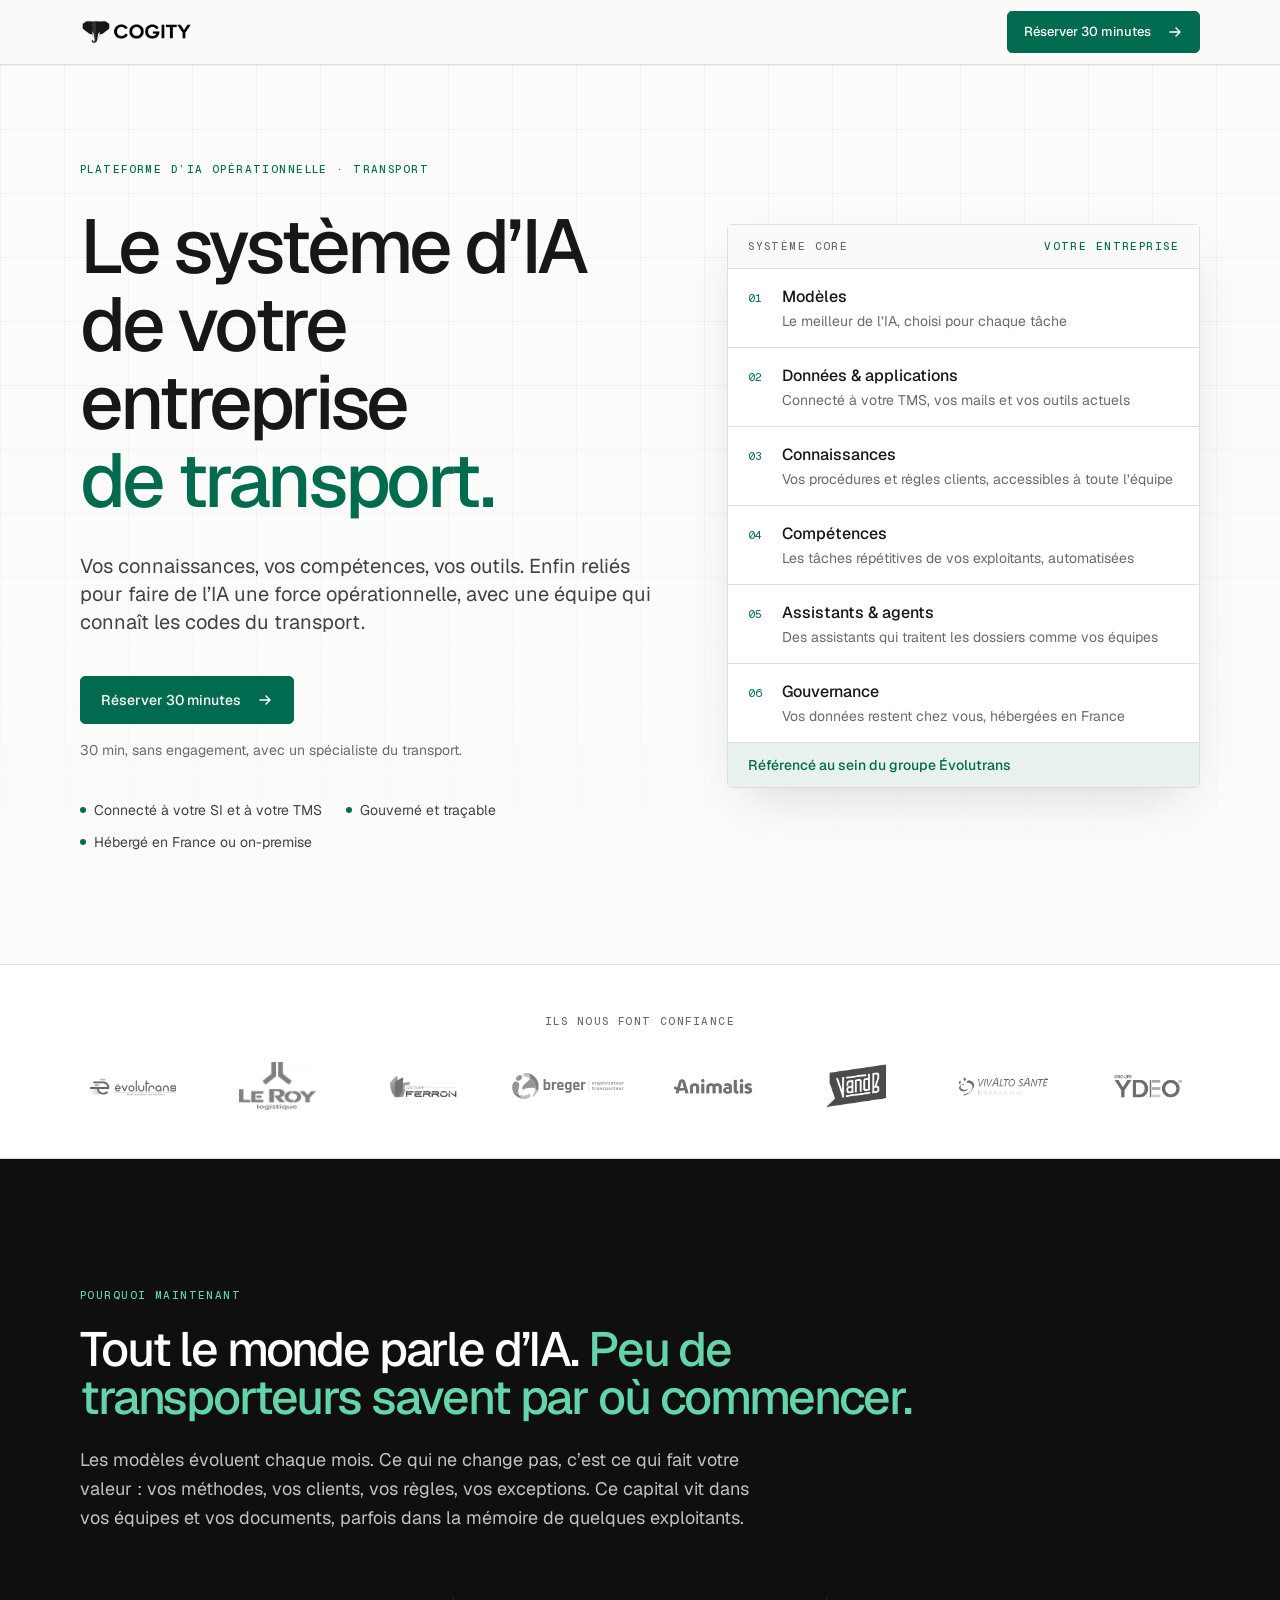
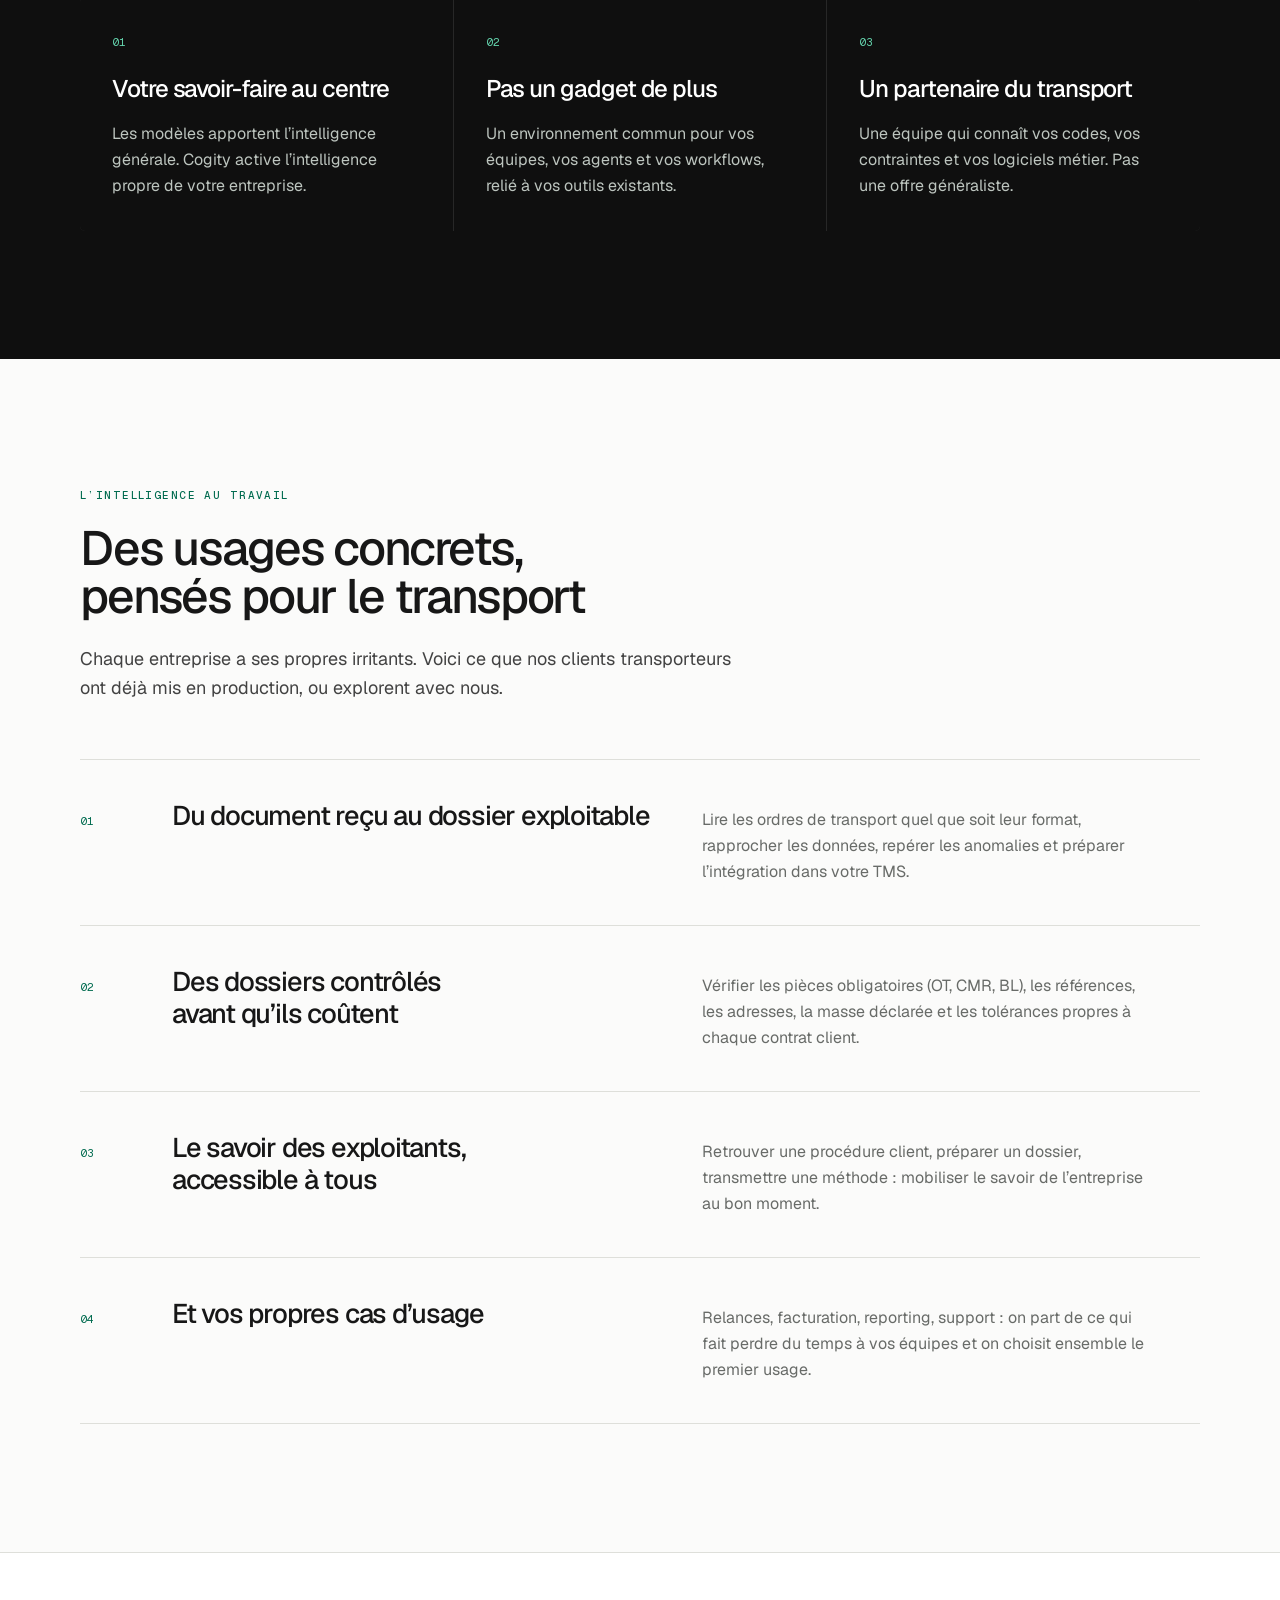
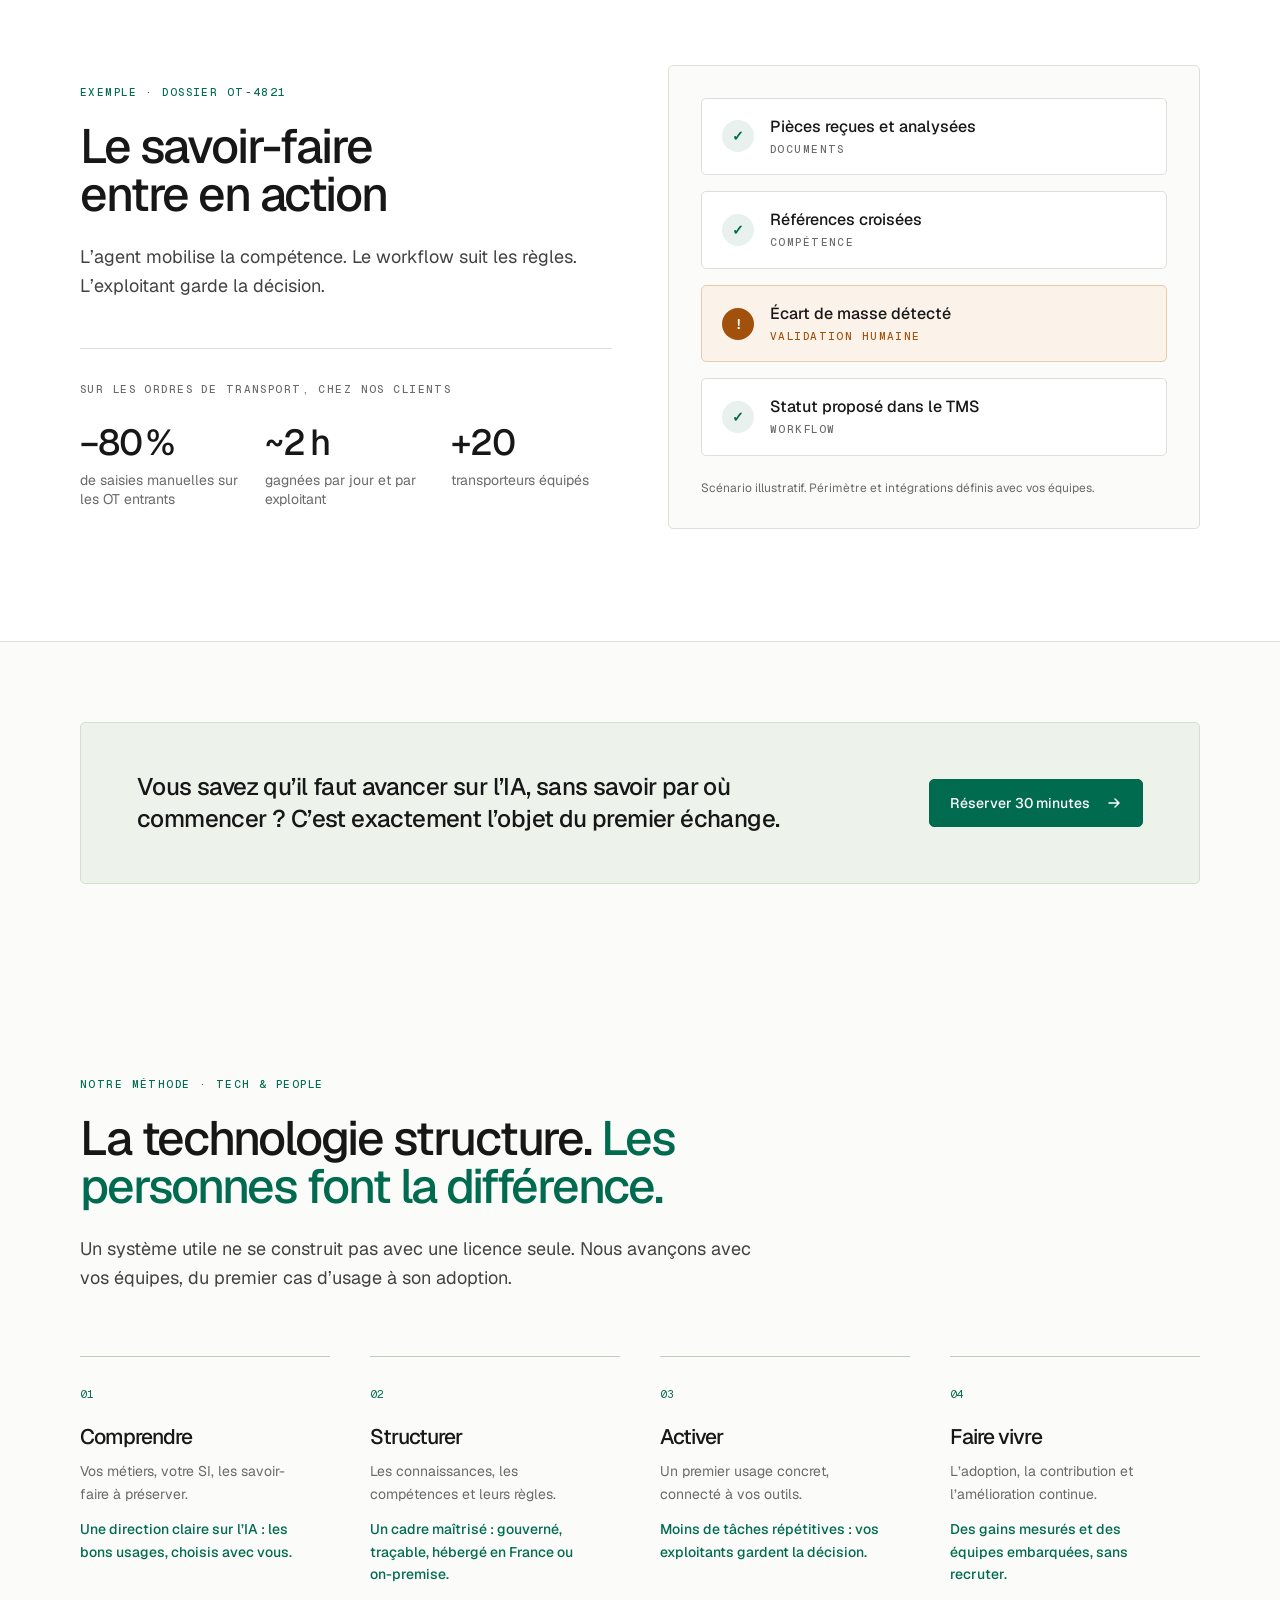
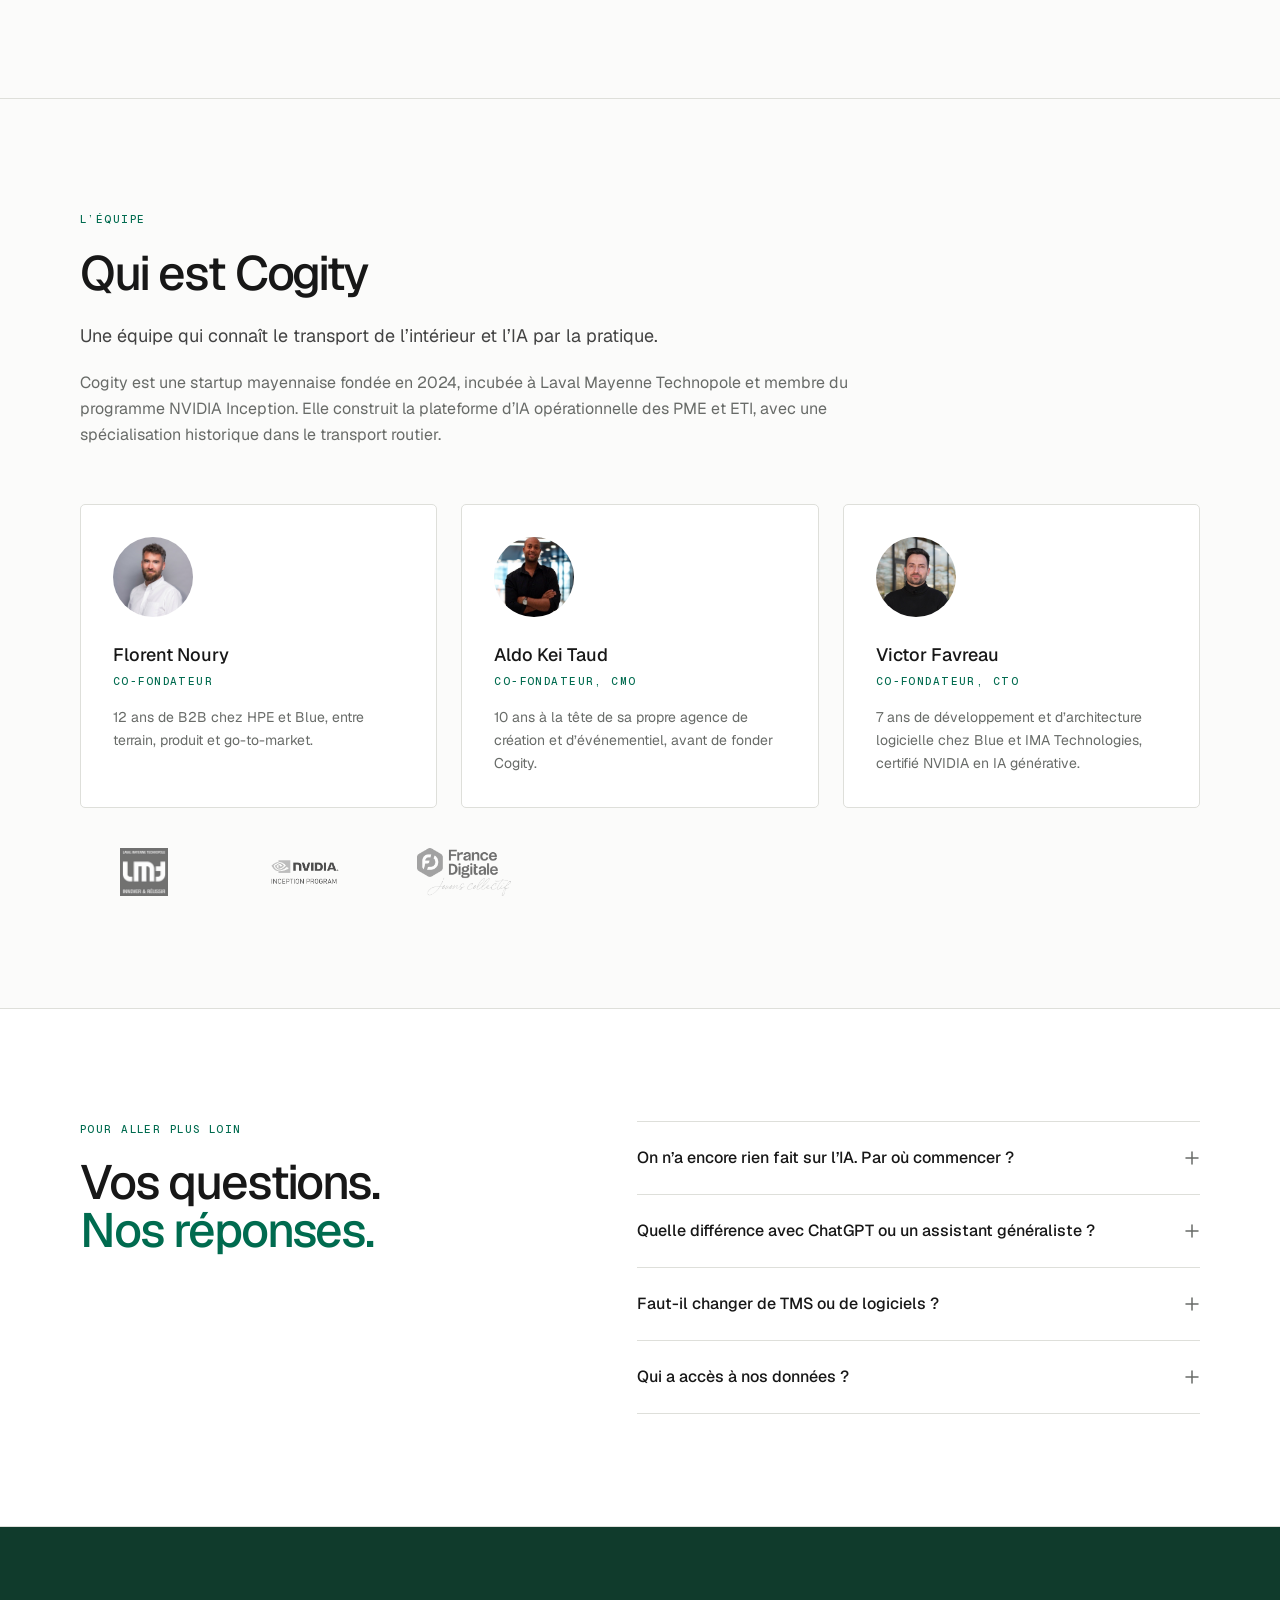
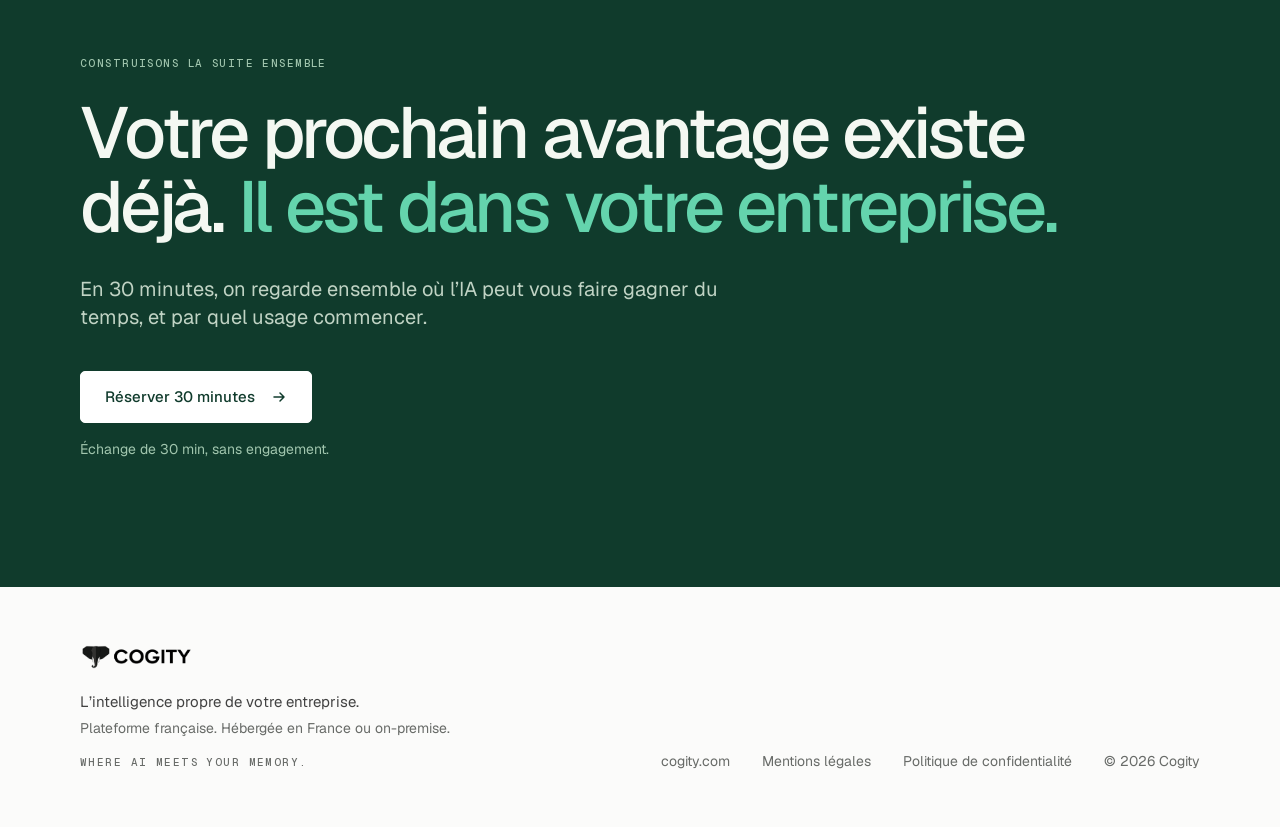
==== commit fd95c241: "LP : CTA unique, méthode fusionnée avec les bénéfices, hero plus concret - Un seul appel à l'action " ====
--- a/index.html
+++ b/index.html
@@ -136,16 +136,9 @@
   },
 
   cta: {
-    /* Libellés des boutons, tous < 40 caractères. Tous descendent vers #demo,
-       sauf "final" qui ouvre la prise de RDV (url) et "usages" qui descend
-       vers les cas concrets. Avec ?p=, le bouton du hero reprend le cta du persona. */
-    libelles: {
-      header: "Réserver un échange",
-      hero:   "Voir ce que l’IA peut faire chez moi",
-      usages: "Découvrir les usages",
-      milieu: "En parler 30 minutes",
-      final:  "Choisir mon créneau"
-    },
+    /* Un seul appel à l'action sur toute la page, pour mesurer une seule
+       action : même libellé, même lien Bookings (nouvel onglet), partout. */
+    libelle: "Réserver 30 minutes",
     milieuTexte: "Vous savez qu’il faut avancer sur l’IA, sans savoir par où commencer ? C’est exactement l’objet du premier échange.",
     precisionHero: "30 min, sans engagement, avec un spécialiste du transport.",
     url: "https://bookings.cloud.microsoft/book/CogityPrisedecontact@byfragment.com/?ismsaljsauthenabled=true",
@@ -168,12 +161,12 @@
     reference: "Référencé au sein du groupe Évolutrans",
     /* Panneau illustratif à droite : les briques du système, reprises du site. */
     briques: [
-      { titre: "Modèles",               detail: "L’intelligence générale, selon vos besoins." },
-      { titre: "Données & applications", detail: "Votre SI, votre TMS, vos référentiels." },
-      { titre: "Connaissances",         detail: "Ce que votre entreprise sait." },
-      { titre: "Compétences",           detail: "Ce qu’elle sait faire." },
-      { titre: "Assistants & agents",   detail: "Des missions dans un cadre défini." },
-      { titre: "Gouvernance",           detail: "Les droits, les règles, la traçabilité." }
+      { titre: "Modèles",               detail: "Le meilleur de l’IA, choisi pour chaque tâche" },
+      { titre: "Données & applications", detail: "Connecté à votre TMS, vos mails et vos outils actuels" },
+      { titre: "Connaissances",         detail: "Vos procédures et règles clients, accessibles à toute l’équipe" },
+      { titre: "Compétences",           detail: "Les tâches répétitives de vos exploitants, automatisées" },
+      { titre: "Assistants & agents",   detail: "Des assistants qui traitent les dossiers comme vos équipes" },
+      { titre: "Gouvernance",           detail: "Vos données restent chez vous, hébergées en France" }
     ]
   },
 
@@ -237,10 +230,15 @@
     accent: "Les personnes font la différence.",
     chapo: "Un système utile ne se construit pas avec une licence seule. Nous avançons avec vos équipes, du premier cas d’usage à son adoption.",
     etapes: [
-      { titre: "Comprendre",  texte: "Vos métiers, votre SI, les savoir-faire à préserver." },
-      { titre: "Structurer",  texte: "Les connaissances, les compétences et leurs règles." },
-      { titre: "Activer",     texte: "Un premier usage concret, connecté à vos outils." },
-      { titre: "Faire vivre", texte: "L’adoption, la contribution et l’amélioration continue." }
+      /* benefice : repris des anciennes cartes "Ce que ça change pour vous". */
+      { titre: "Comprendre",  texte: "Vos métiers, votre SI, les savoir-faire à préserver.",
+        benefice: "Une direction claire sur l’IA : les bons usages, choisis avec vous." },
+      { titre: "Structurer",  texte: "Les connaissances, les compétences et leurs règles.",
+        benefice: "Un cadre maîtrisé : gouverné, traçable, hébergé en France ou on-premise." },
+      { titre: "Activer",     texte: "Un premier usage concret, connecté à vos outils.",
+        benefice: "Moins de tâches répétitives : vos exploitants gardent la décision." },
+      { titre: "Faire vivre", texte: "L’adoption, la contribution et l’amélioration continue.",
+        benefice: "Des gains mesurés et des équipes embarquées, sans recruter." }
     ]
   },
 
@@ -251,35 +249,6 @@
     eyebrow: "Ils en parlent",
     titre: "Ce qu’en disent nos clients transporteurs",
     items: []
-  },
-
-  personas: {
-    eyebrow: "Par métier",
-    titre: "Ce que ça change pour vous",
-    /* id : ancre de chaque carte (liens profonds possibles depuis l'outreach : /#dg, /#exploitation, /#dsi). */
-    items: [
-      {
-        id: "dg",
-        persona: "Direction générale",
-        cta: "Définir ma feuille de route IA",
-        titre: "Une direction claire sur l’IA",
-        texte: "Vous savez qu’il faut y aller. On vous aide à choisir les bons usages, à mesurer les gains et à embarquer vos équipes, sans recruter."
-      },
-      {
-        id: "exploitation",
-        persona: "Responsable d’exploitation",
-        cta: "Voir un usage en direct",
-        titre: "Moins de tâches répétitives",
-        texte: "Ressaisie, contrôles, recherche d’information : l’IA prend le répétitif, vos exploitants gardent la décision sur les cas qui comptent."
-      },
-      {
-        id: "dsi",
-        persona: "DSI",
-        cta: "Échanger avec notre CTO",
-        titre: "Un cadre maîtrisé",
-        texte: "Connecté à votre TMS et à votre SI via API, multi-modèles, gouverné et traçable, hébergé en France ou on-premise. Chaque connexion est validée avec vous."
-      }
-    ]
   },
 
   fondateurs: {
@@ -372,17 +341,16 @@
 const num = (i) => String(i + 1).padStart(2, '0');
 const fleche = `<svg aria-hidden="true" width="16" height="16" viewBox="0 0 16 16" fill="none"><path d="M3 8h10m-4-4 4 4-4 4" stroke="currentColor" stroke-width="1.5" stroke-linecap="round" stroke-linejoin="round"/></svg>`;
 
-/* Boutons. Par défaut ils descendent vers la section finale #demo. */
-const cta = (libelle, { href = "#demo", externe = false, style = "plein", taille = "min-h-12 px-5 text-sm" } = {}) => {
+/* Bouton unique : libellé et lien Bookings lus dans DATA.cta, seul l'habillage varie. */
+const cta = ({ style = "plein", taille = "min-h-12 px-5 text-sm" } = {}) => {
   const styles = {
     plein:  "bg-vert text-white border-vert hover:bg-vert-fonce hover:border-vert-fonce",
-    contour: "bg-white text-encre border-[#cdd1cb] hover:bg-vert-doux hover:border-[#a4c8b8]",
     clair:  "bg-white text-foret border-white hover:bg-[#d8f0e4] hover:border-[#d8f0e4]"
   };
   return `
-  <a href="${e(href)}"${externe ? ` target="_blank" rel="noopener"` : ``}${href === "#demo" || externe ? ` data-cta` : ``}
+  <a href="${e(DATA.cta.url)}" target="_blank" rel="noopener" data-cta
      class="inline-flex items-center justify-center gap-4 rounded border font-medium transition-colors ${styles[style]} ${taille}">
-    ${e(libelle)} ${fleche}
+    ${e(DATA.cta.libelle)} ${fleche}
   </a>`;
 };
 
@@ -401,13 +369,12 @@
     <a href="${e(DATA.marque.site)}" target="_blank" rel="noopener" class="flex items-center">
       <img src="${e(DATA.marque.logo)}" alt="${e(DATA.marque.nom)}" class="h-7 w-auto">
     </a>
-    ${cta(DATA.cta.libelles.header, { taille: "min-h-[42px] px-4 text-[13px]" })}
+    ${cta({ taille: "min-h-[42px] px-4 text-[13px]" })}
   </div>
 </header>`;
 
 const hero = () => {
   const lignes = DATA.hero.titre;
-  const cible = PERSONA ? DATA.personas.items.find(x => x.id === PERSONA).cta : DATA.cta.libelles.hero;
   return `
 <section class="relative overflow-hidden">
   <div class="absolute inset-0 trame"></div>
@@ -419,8 +386,7 @@
       </h1>
       <p class="mt-8 max-w-xl text-lg md:text-xl text-encre-2 leading-relaxed">${e(PERSONA ? DATA.hero.chapoParPersona[PERSONA] : DATA.hero.chapo)}</p>
       <div class="mt-10 flex flex-wrap gap-3">
-        ${cta(cible)}
-        ${cta(DATA.cta.libelles.usages, { href: "#usages", style: "contour" })}
+        ${cta()}
       </div>
       <p class="mt-4 text-sm text-gris">${e(DATA.cta.precisionHero)}</p>
       <ul class="mt-10 flex flex-wrap gap-x-6 gap-y-3 text-sm text-encre-2">
@@ -529,7 +495,7 @@
   <div class="${conteneur}">
     <div class="reveal rounded border border-vert-bord bg-vert-sauge px-6 py-12 sm:px-14 flex flex-col lg:flex-row lg:items-center justify-between gap-8">
       <p class="max-w-2xl text-xl md:text-2xl font-medium tracking-tight text-encre">${e(DATA.cta.milieuTexte)}</p>
-      <div class="shrink-0">${cta(DATA.cta.libelles.milieu)}</div>
+      <div class="shrink-0">${cta()}</div>
     </div>
   </div>
 </section>`;
@@ -544,6 +510,7 @@
           <span class="font-mono text-[11px] text-vert">${num(i)}</span>
           <h3 class="mt-5 text-[21px] text-encre">${e(s.titre)}</h3>
           <p class="mt-3 text-sm text-gris leading-relaxed">${e(s.texte)}</p>
+          <p class="mt-3 text-sm font-medium text-vert leading-relaxed">${e(s.benefice)}</p>
         </li>`).join("")}
     </ol>
   </div>
@@ -567,30 +534,11 @@
   </div>
 </section>`;
 
-const personas = () => `
-<section class="bg-white border-y border-filet py-24 lg:py-28">
-  <div class="${conteneur}">
-    <div class="max-w-3xl">${titreSection(DATA.personas)}</div>
-    <div class="mt-14 grid gap-6 md:grid-cols-3">
-      ${DATA.personas.items.map(p => `
-        <article id="${e(p.id)}" class="reveal scroll-mt-24 flex flex-col rounded p-8 ${p.id === PERSONA
-          ? 'border-2 border-vert bg-vert-doux' : 'border border-filet bg-fond'}"${p.id === PERSONA ? ' aria-current="true"' : ''}>
-          <p class="eyebrow text-vert">${e(p.persona)}</p>
-          <h3 class="mt-5 text-2xl text-encre">${e(p.titre)}</h3>
-          <p class="mt-4 flex-1 text-gris leading-relaxed">${e(p.texte)}</p>
-          <a href="#demo" data-cta class="mt-8 inline-flex items-center gap-3 text-sm font-medium text-vert hover:text-vert-fonce">
-            ${e(p.cta)} ${fleche}
-          </a>
-        </article>`).join("")}
-    </div>
-  </div>
-</section>`;
-
 const fondateurs = () => {
   const n = DATA.fondateurs.items.length;
   const grille = n >= 3 ? "sm:grid-cols-2 lg:grid-cols-3" : "sm:grid-cols-2 max-w-3xl";
   return `
-<section id="fondateurs" class="py-24 lg:py-28">
+<section id="fondateurs" class="border-t border-filet py-24 lg:py-28">
   <div class="${conteneur}">
     <div class="max-w-3xl">${titreSection(DATA.fondateurs)}</div>
     <p class="reveal mt-5 max-w-3xl text-gris leading-relaxed">${e(DATA.fondateurs.presentation)}</p>
@@ -638,8 +586,7 @@
       ${e(DATA.final.titre)} <span class="text-menthe">${e(DATA.final.accent)}</span>
     </h2>
     <p class="mt-8 max-w-2xl text-lg md:text-xl text-[#c0d3c4] leading-relaxed">${e(DATA.final.chapo)}</p>
-    <!-- Déjà dans la section : ce bouton-là ouvre la prise de RDV Bookings dans un nouvel onglet. -->
-    <div class="mt-10">${cta(DATA.cta.libelles.final, { href: DATA.cta.url, externe: true, style: "clair", taille: "min-h-[52px] px-6 text-[15px]" })}</div>
+    <div class="mt-10">${cta({ style: "clair", taille: "min-h-[52px] px-6 text-[15px]" })}</div>
     <p class="mt-4 text-sm text-[#a1c6ae]">${e(DATA.cta.precision)}</p>
   </div>
 </section>`;
@@ -666,7 +613,7 @@
 /* Entonnoir : vision, preuve sociale, constat, usages, exemple chiffré, méthode, puis réassurance. */
 document.getElementById('app').innerHTML =
   header() + `<main>` + hero() + reassurance() + vision() + usages() + exemple()
-  + ctaMilieu() + methode() + temoignages() + personas() + fondateurs()
+  + ctaMilieu() + methode() + temoignages() + fondateurs()
   + faq() + final() + `</main>` + footer();
 
 /* ============================================================
--- a/assets/css/app.css
+++ b/assets/css/app.css
@@ -1 +1 @@
-*,:after,:before{--tw-border-spacing-x:0;--tw-border-spacing-y:0;--tw-translate-x:0;--tw-translate-y:0;--tw-rotate:0;--tw-skew-x:0;--tw-skew-y:0;--tw-scale-x:1;--tw-scale-y:1;--tw-pan-x: ;--tw-pan-y: ;--tw-pinch-zoom: ;--tw-scroll-snap-strictness:proximity;--tw-gradient-from-position: ;--tw-gradient-via-position: ;--tw-gradient-to-position: ;--tw-ordinal: ;--tw-slashed-zero: ;--tw-numeric-figure: ;--tw-numeric-spacing: ;--tw-numeric-fraction: ;--tw-ring-inset: ;--tw-ring-offset-width:0px;--tw-ring-offset-color:#fff;--tw-ring-color:rgba(59,130,246,.5);--tw-ring-offset-shadow:0 0 #0000;--tw-ring-shadow:0 0 #0000;--tw-shadow:0 0 #0000;--tw-shadow-colored:0 0 #0000;--tw-blur: ;--tw-brightness: ;--tw-contrast: ;--tw-grayscale: ;--tw-hue-rotate: ;--tw-invert: ;--tw-saturate: ;--tw-sepia: ;--tw-drop-shadow: ;--tw-backdrop-blur: ;--tw-backdrop-brightness: ;--tw-backdrop-contrast: ;--tw-backdrop-grayscale: ;--tw-backdrop-hue-rotate: ;--tw-backdrop-invert: ;--tw-backdrop-opacity: ;--tw-backdrop-saturate: ;--tw-backdrop-sepia: ;--tw-contain-size: ;--tw-contain-layout: ;--tw-contain-paint: ;--tw-contain-style: }::backdrop{--tw-border-spacing-x:0;--tw-border-spacing-y:0;--tw-translate-x:0;--tw-translate-y:0;--tw-rotate:0;--tw-skew-x:0;--tw-skew-y:0;--tw-scale-x:1;--tw-scale-y:1;--tw-pan-x: ;--tw-pan-y: ;--tw-pinch-zoom: ;--tw-scroll-snap-strictness:proximity;--tw-gradient-from-position: ;--tw-gradient-via-position: ;--tw-gradient-to-position: ;--tw-ordinal: ;--tw-slashed-zero: ;--tw-numeric-figure: ;--tw-numeric-spacing: ;--tw-numeric-fraction: ;--tw-ring-inset: ;--tw-ring-offset-width:0px;--tw-ring-offset-color:#fff;--tw-ring-color:rgba(59,130,246,.5);--tw-ring-offset-shadow:0 0 #0000;--tw-ring-shadow:0 0 #0000;--tw-shadow:0 0 #0000;--tw-shadow-colored:0 0 #0000;--tw-blur: ;--tw-brightness: ;--tw-contrast: ;--tw-grayscale: ;--tw-hue-rotate: ;--tw-invert: ;--tw-saturate: ;--tw-sepia: ;--tw-drop-shadow: ;--tw-backdrop-blur: ;--tw-backdrop-brightness: ;--tw-backdrop-contrast: ;--tw-backdrop-grayscale: ;--tw-backdrop-hue-rotate: ;--tw-backdrop-invert: ;--tw-backdrop-opacity: ;--tw-backdrop-saturate: ;--tw-backdrop-sepia: ;--tw-contain-size: ;--tw-contain-layout: ;--tw-contain-paint: ;--tw-contain-style: }/*! tailwindcss v3.4.19 | MIT License | https://tailwindcss.com*/*,:after,:before{box-sizing:border-box;border:0 solid #e5e7eb}:after,:before{--tw-content:""}:host,html{line-height:1.5;-webkit-text-size-adjust:100%;-moz-tab-size:4;-o-tab-size:4;tab-size:4;font-family:Geist,Arial,sans-serif;font-feature-settings:normal;font-variation-settings:normal;-webkit-tap-highlight-color:transparent}body{margin:0;line-height:inherit}hr{height:0;color:inherit;border-top-width:1px}abbr:where([title]){-webkit-text-decoration:underline dotted;text-decoration:underline dotted}h1,h2,h3,h4,h5,h6{font-size:inherit;font-weight:inherit}a{color:inherit;text-decoration:inherit}b,strong{font-weight:bolder}code,kbd,pre,samp{font-family:Geist Mono,ui-monospace,monospace;font-feature-settings:normal;font-variation-settings:normal;font-size:1em}small{font-size:80%}sub,sup{font-size:75%;line-height:0;position:relative;vertical-align:baseline}sub{bottom:-.25em}sup{top:-.5em}table{text-indent:0;border-color:inherit;border-collapse:collapse}button,input,optgroup,select,textarea{font-family:inherit;font-feature-settings:inherit;font-variation-settings:inherit;font-size:100%;font-weight:inherit;line-height:inherit;letter-spacing:inherit;color:inherit;margin:0;padding:0}button,select{text-transform:none}button,input:where([type=button]),input:where([type=reset]),input:where([type=submit]){-webkit-appearance:button;background-color:transparent;background-image:none}:-moz-focusring{outline:auto}:-moz-ui-invalid{box-shadow:none}progress{vertical-align:baseline}::-webkit-inner-spin-button,::-webkit-outer-spin-button{height:auto}[type=search]{-webkit-appearance:textfield;outline-offset:-2px}::-webkit-search-decoration{-webkit-appearance:none}::-webkit-file-upload-button{-webkit-appearance:button;font:inherit}summary{display:list-item}blockquote,dd,dl,figure,h1,h2,h3,h4,h5,h6,hr,p,pre{margin:0}fieldset{margin:0}fieldset,legend{padding:0}menu,ol,ul{list-style:none;margin:0;padding:0}dialog{padding:0}textarea{resize:vertical}input::-moz-placeholder,textarea::-moz-placeholder{opacity:1;color:#9ca3af}input::placeholder,textarea::placeholder{opacity:1;color:#9ca3af}[role=button],button{cursor:pointer}:disabled{cursor:default}audio,canvas,embed,iframe,img,object,svg,video{display:block;vertical-align:middle}img,video{max-width:100%;height:auto}[hidden]:where(:not([hidden=until-found])){display:none}.fixed{position:fixed}.absolute{position:absolute}.relative{position:relative}.sticky{position:sticky}.inset-0{inset:0}.inset-x-0{left:0;right:0}.bottom-0{bottom:0}.top-0{top:0}.z-50{z-index:50}.mx-auto{margin-left:auto;margin-right:auto}.mt-0\.5{margin-top:.125rem}.mt-1{margin-top:.25rem}.mt-10{margin-top:2.5rem}.mt-12{margin-top:3rem}.mt-14{margin-top:3.5rem}.mt-16{margin-top:4rem}.mt-2{margin-top:.5rem}.mt-3{margin-top:.75rem}.mt-4{margin-top:1rem}.mt-5{margin-top:1.25rem}.mt-6{margin-top:1.5rem}.mt-7{margin-top:1.75rem}.mt-8{margin-top:2rem}.block{display:block}.flex{display:flex}.inline-flex{display:inline-flex}.grid{display:grid}.hidden{display:none}.h-1\.5{height:.375rem}.h-11{height:2.75rem}.h-12{height:3rem}.h-16{height:4rem}.h-20{height:5rem}.h-7{height:1.75rem}.h-8{height:2rem}.h-9{height:2.25rem}.max-h-full{max-height:100%}.min-h-12{min-height:3rem}.min-h-\[42px\]{min-height:42px}.min-h-\[52px\]{min-height:52px}.w-1\.5{width:.375rem}.w-20{width:5rem}.w-28{width:7rem}.w-32{width:8rem}.w-8{width:2rem}.w-auto{width:auto}.max-w-2xl{max-width:42rem}.max-w-3xl{max-width:48rem}.max-w-4xl{max-width:56rem}.max-w-5xl{max-width:64rem}.max-w-7xl{max-width:80rem}.max-w-full{max-width:100%}.max-w-lisible{max-width:68ch}.max-w-site{max-width:1440px}.max-w-xl{max-width:36rem}.flex-1{flex:1 1 0%}.shrink-0{flex-shrink:0}.transform{transform:translate(var(--tw-translate-x),var(--tw-translate-y)) rotate(var(--tw-rotate)) skewX(var(--tw-skew-x)) skewY(var(--tw-skew-y)) scaleX(var(--tw-scale-x)) scaleY(var(--tw-scale-y))}.cursor-pointer{cursor:pointer}.scroll-mt-16{scroll-margin-top:4rem}.scroll-mt-24{scroll-margin-top:6rem}.list-none{list-style-type:none}.grid-cols-2{grid-template-columns:repeat(2,minmax(0,1fr))}.grid-cols-3{grid-template-columns:repeat(3,minmax(0,1fr))}.flex-col{flex-direction:column}.flex-wrap{flex-wrap:wrap}.place-items-center{place-items:center}.items-center{align-items:center}.items-baseline{align-items:baseline}.justify-center{justify-content:center}.justify-between{justify-content:space-between}.gap-10{gap:2.5rem}.gap-14{gap:3.5rem}.gap-2{gap:.5rem}.gap-3{gap:.75rem}.gap-4{gap:1rem}.gap-5{gap:1.25rem}.gap-6{gap:1.5rem}.gap-8{gap:2rem}.gap-px{gap:1px}.gap-x-10{-moz-column-gap:2.5rem;column-gap:2.5rem}.gap-x-6{-moz-column-gap:1.5rem;column-gap:1.5rem}.gap-x-8{-moz-column-gap:2rem;column-gap:2rem}.gap-y-2{row-gap:.5rem}.gap-y-3{row-gap:.75rem}.gap-y-8{row-gap:2rem}.space-y-4>:not([hidden])~:not([hidden]){--tw-space-y-reverse:0;margin-top:calc(1rem*(1 - var(--tw-space-y-reverse)));margin-bottom:calc(1rem*var(--tw-space-y-reverse))}.divide-y>:not([hidden])~:not([hidden]){--tw-divide-y-reverse:0;border-top-width:calc(1px*(1 - var(--tw-divide-y-reverse)));border-bottom-width:calc(1px*var(--tw-divide-y-reverse))}.divide-filet>:not([hidden])~:not([hidden]){--tw-divide-opacity:1;border-color:rgb(222 223 218/var(--tw-divide-opacity,1))}.self-start{align-self:flex-start}.overflow-hidden{overflow:hidden}.whitespace-nowrap{white-space:nowrap}.text-wrap{text-wrap:wrap}.rounded{border-radius:5px}.rounded-full{border-radius:9999px}.border{border-width:1px}.border-2{border-width:2px}.border-y{border-top-width:1px}.border-b,.border-y{border-bottom-width:1px}.border-t{border-top-width:1px}.border-\[\#bfcebd\]{--tw-border-opacity:1;border-color:rgb(191 206 189/var(--tw-border-opacity,1))}.border-\[\#cdd1cb\]{--tw-border-opacity:1;border-color:rgb(205 209 203/var(--tw-border-opacity,1))}.border-\[\#e8c9a8\]{--tw-border-opacity:1;border-color:rgb(232 201 168/var(--tw-border-opacity,1))}.border-filet{--tw-border-opacity:1;border-color:rgb(222 223 218/var(--tw-border-opacity,1))}.border-vert{--tw-border-opacity:1;border-color:rgb(0 107 79/var(--tw-border-opacity,1))}.border-vert-bord{--tw-border-opacity:1;border-color:rgb(213 223 208/var(--tw-border-opacity,1))}.border-white{--tw-border-opacity:1;border-color:rgb(255 255 255/var(--tw-border-opacity,1))}.bg-\[\#0f0f0f\]{--tw-bg-opacity:1;background-color:rgb(15 15 15/var(--tw-bg-opacity,1))}.bg-\[\#fafbf9\]{--tw-bg-opacity:1;background-color:rgb(250 251 249/var(--tw-bg-opacity,1))}.bg-\[\#fbf3ea\]{--tw-bg-opacity:1;background-color:rgb(251 243 234/var(--tw-bg-opacity,1))}.bg-ambre{--tw-bg-opacity:1;background-color:rgb(162 81 12/var(--tw-bg-opacity,1))}.bg-fond{--tw-bg-opacity:1;background-color:rgb(251 251 250/var(--tw-bg-opacity,1))}.bg-fond\/95{background-color:hsla(60,11%,98%,.95)}.bg-foret{--tw-bg-opacity:1;background-color:rgb(16 59 44/var(--tw-bg-opacity,1))}.bg-vert{--tw-bg-opacity:1;background-color:rgb(0 107 79/var(--tw-bg-opacity,1))}.bg-vert-doux{--tw-bg-opacity:1;background-color:rgb(232 241 237/var(--tw-bg-opacity,1))}.bg-vert-sauge{--tw-bg-opacity:1;background-color:rgb(237 242 235/var(--tw-bg-opacity,1))}.bg-white{--tw-bg-opacity:1;background-color:rgb(255 255 255/var(--tw-bg-opacity,1))}.bg-white\/10{background-color:hsla(0,0%,100%,.1)}.object-contain{-o-object-fit:contain;object-fit:contain}.object-cover{-o-object-fit:cover;object-fit:cover}.p-4{padding:1rem}.p-5{padding:1.25rem}.p-6{padding:1.5rem}.p-8{padding:2rem}.px-4{padding-left:1rem;padding-right:1rem}.px-5{padding-left:1.25rem;padding-right:1.25rem}.px-6{padding-left:1.5rem;padding-right:1.5rem}.py-12{padding-top:3rem;padding-bottom:3rem}.py-14{padding-top:3.5rem;padding-bottom:3.5rem}.py-16{padding-top:4rem;padding-bottom:4rem}.py-2\.5{padding-top:.625rem;padding-bottom:.625rem}.py-24{padding-top:6rem;padding-bottom:6rem}.py-3{padding-top:.75rem;padding-bottom:.75rem}.py-4{padding-top:1rem;padding-bottom:1rem}.py-6{padding-top:1.5rem;padding-bottom:1.5rem}.py-8{padding-top:2rem;padding-bottom:2rem}.pb-20{padding-bottom:5rem}.pb-6{padding-bottom:1.5rem}.pr-6{padding-right:1.5rem}.pt-16{padding-top:4rem}.pt-5{padding-top:1.25rem}.pt-6{padding-top:1.5rem}.pt-8{padding-top:2rem}.text-center{text-align:center}.font-mono{font-family:Geist Mono,ui-monospace,monospace}.font-sans{font-family:Geist,Arial,sans-serif}.text-2xl{font-size:1.5rem;line-height:2rem}.text-3xl{font-size:1.875rem;line-height:2.25rem}.text-5xl\/\[1\.02\]{font-size:3rem;line-height:1.02}.text-\[11px\]{font-size:11px}.text-\[13px\]{font-size:13px}.text-\[15px\]{font-size:15px}.text-\[21px\]{font-size:21px}.text-\[34px\]{font-size:34px}.text-\[42px\]\/\[1\.08\]{font-size:42px;line-height:1.08}.text-lg{font-size:1.125rem;line-height:1.75rem}.text-sm{font-size:.875rem;line-height:1.25rem}.text-xl{font-size:1.25rem;line-height:1.75rem}.text-xs{font-size:.75rem;line-height:1rem}.font-medium{font-weight:500}.font-semibold{font-weight:600}.uppercase{text-transform:uppercase}.leading-\[1\.8\]{line-height:1.8}.leading-normal{line-height:1.5}.leading-relaxed{line-height:1.625}.leading-snug{line-height:1.375}.tracking-tight{letter-spacing:-.025em}.text-\[\#a1c6ae\]{--tw-text-opacity:1;color:rgb(161 198 174/var(--tw-text-opacity,1))}.text-\[\#bdc5bf\]{--tw-text-opacity:1;color:rgb(189 197 191/var(--tw-text-opacity,1))}.text-\[\#c0d3c4\]{--tw-text-opacity:1;color:rgb(192 211 196/var(--tw-text-opacity,1))}.text-\[\#f4f5f3\]{--tw-text-opacity:1;color:rgb(244 245 243/var(--tw-text-opacity,1))}.text-\[\#f4f8f2\]{--tw-text-opacity:1;color:rgb(244 248 242/var(--tw-text-opacity,1))}.text-ambre{--tw-text-opacity:1;color:rgb(162 81 12/var(--tw-text-opacity,1))}.text-encre{--tw-text-opacity:1;color:rgb(23 23 23/var(--tw-text-opacity,1))}.text-encre-2{--tw-text-opacity:1;color:rgb(66 66 66/var(--tw-text-opacity,1))}.text-foret{--tw-text-opacity:1;color:rgb(16 59 44/var(--tw-text-opacity,1))}.text-gris{--tw-text-opacity:1;color:rgb(104 107 104/var(--tw-text-opacity,1))}.text-menthe{--tw-text-opacity:1;color:rgb(100 212 173/var(--tw-text-opacity,1))}.text-vert{--tw-text-opacity:1;color:rgb(0 107 79/var(--tw-text-opacity,1))}.text-white{--tw-text-opacity:1;color:rgb(255 255 255/var(--tw-text-opacity,1))}.underline{text-decoration-line:underline}.antialiased{-webkit-font-smoothing:antialiased;-moz-osx-font-smoothing:grayscale}.opacity-70{opacity:.7}.shadow-\[0_20px_50px_-20px_rgba\(15\2c 19\2c 17\2c \.18\)\]{--tw-shadow:0 20px 50px -20px rgba(15,19,17,.18);--tw-shadow-colored:0 20px 50px -20px var(--tw-shadow-color)}.shadow-\[0_20px_50px_-20px_rgba\(15\2c 19\2c 17\2c \.18\)\],.shadow-lg{box-shadow:var(--tw-ring-offset-shadow,0 0 #0000),var(--tw-ring-shadow,0 0 #0000),var(--tw-shadow)}.shadow-lg{--tw-shadow:0 10px 15px -3px rgba(0,0,0,.1),0 4px 6px -4px rgba(0,0,0,.1);--tw-shadow-colored:0 10px 15px -3px var(--tw-shadow-color),0 4px 6px -4px var(--tw-shadow-color)}.outline{outline-style:solid}.grayscale{--tw-grayscale:grayscale(100%);filter:var(--tw-blur) var(--tw-brightness) var(--tw-contrast) var(--tw-grayscale) var(--tw-hue-rotate) var(--tw-invert) var(--tw-saturate) var(--tw-sepia) var(--tw-drop-shadow)}.backdrop-blur{--tw-backdrop-blur:blur(8px);-webkit-backdrop-filter:var(--tw-backdrop-blur) var(--tw-backdrop-brightness) var(--tw-backdrop-contrast) var(--tw-backdrop-grayscale) var(--tw-backdrop-hue-rotate) var(--tw-backdrop-invert) var(--tw-backdrop-opacity) var(--tw-backdrop-saturate) var(--tw-backdrop-sepia);backdrop-filter:var(--tw-backdrop-blur) var(--tw-backdrop-brightness) var(--tw-backdrop-contrast) var(--tw-backdrop-grayscale) var(--tw-backdrop-hue-rotate) var(--tw-backdrop-invert) var(--tw-backdrop-opacity) var(--tw-backdrop-saturate) var(--tw-backdrop-sepia)}.transition{transition-property:color,background-color,border-color,text-decoration-color,fill,stroke,opacity,box-shadow,transform,filter,-webkit-backdrop-filter;transition-property:color,background-color,border-color,text-decoration-color,fill,stroke,opacity,box-shadow,transform,filter,backdrop-filter;transition-property:color,background-color,border-color,text-decoration-color,fill,stroke,opacity,box-shadow,transform,filter,backdrop-filter,-webkit-backdrop-filter;transition-timing-function:cubic-bezier(.4,0,.2,1);transition-duration:.15s}.transition-colors{transition-property:color,background-color,border-color,text-decoration-color,fill,stroke;transition-timing-function:cubic-bezier(.4,0,.2,1);transition-duration:.15s}.transition-transform{transition-property:transform;transition-timing-function:cubic-bezier(.4,0,.2,1);transition-duration:.15s}.hover\:border-\[\#a4c8b8\]:hover{--tw-border-opacity:1;border-color:rgb(164 200 184/var(--tw-border-opacity,1))}.hover\:border-\[\#d8f0e4\]:hover{--tw-border-opacity:1;border-color:rgb(216 240 228/var(--tw-border-opacity,1))}.hover\:border-vert-fonce:hover{--tw-border-opacity:1;border-color:rgb(0 84 62/var(--tw-border-opacity,1))}.hover\:bg-\[\#d8f0e4\]:hover{--tw-bg-opacity:1;background-color:rgb(216 240 228/var(--tw-bg-opacity,1))}.hover\:bg-\[\#edf2ec70\]:hover{background-color:#edf2ec70}.hover\:bg-vert-doux:hover{--tw-bg-opacity:1;background-color:rgb(232 241 237/var(--tw-bg-opacity,1))}.hover\:bg-vert-fonce:hover{--tw-bg-opacity:1;background-color:rgb(0 84 62/var(--tw-bg-opacity,1))}.hover\:text-vert:hover{--tw-text-opacity:1;color:rgb(0 107 79/var(--tw-text-opacity,1))}.hover\:text-vert-fonce:hover{--tw-text-opacity:1;color:rgb(0 84 62/var(--tw-text-opacity,1))}.hover\:opacity-100:hover{opacity:1}.hover\:grayscale-0:hover{--tw-grayscale:grayscale(0);filter:var(--tw-blur) var(--tw-brightness) var(--tw-contrast) var(--tw-grayscale) var(--tw-hue-rotate) var(--tw-invert) var(--tw-saturate) var(--tw-sepia) var(--tw-drop-shadow)}@media (min-width:640px){.sm\:grid-cols-2{grid-template-columns:repeat(2,minmax(0,1fr))}.sm\:grid-cols-4{grid-template-columns:repeat(4,minmax(0,1fr))}.sm\:p-8{padding:2rem}.sm\:px-14{padding-left:3.5rem;padding-right:3.5rem}.sm\:text-4xl{font-size:2.25rem;line-height:2.5rem}.sm\:text-6xl\/\[1\.05\]{font-size:3.75rem;line-height:1.05}}@media (min-width:768px){.md\:max-w-md{max-width:28rem}.md\:grid-cols-2{grid-template-columns:repeat(2,minmax(0,1fr))}.md\:grid-cols-3{grid-template-columns:repeat(3,minmax(0,1fr))}.md\:grid-cols-\[60px_1fr_1fr\]{grid-template-columns:60px 1fr 1fr}.md\:flex-row{flex-direction:row}.md\:items-end{align-items:flex-end}.md\:items-center{align-items:center}.md\:items-baseline{align-items:baseline}.md\:gap-8{gap:2rem}.md\:py-10{padding-top:2.5rem;padding-bottom:2.5rem}.md\:pr-10{padding-right:2.5rem}.md\:text-2xl{font-size:1.5rem;line-height:2rem}.md\:text-5xl{font-size:3rem;line-height:1}.md\:text-7xl\/\[1\.02\]{font-size:4.5rem;line-height:1.02}.md\:text-\[27px\]\/\[1\.2\]{font-size:27px;line-height:1.2}.md\:text-xl{font-size:1.25rem;line-height:1.75rem}}@media (min-width:1024px){.lg\:grid-cols-2{grid-template-columns:repeat(2,minmax(0,1fr))}.lg\:grid-cols-3{grid-template-columns:repeat(3,minmax(0,1fr))}.lg\:grid-cols-4{grid-template-columns:repeat(4,minmax(0,1fr))}.lg\:grid-cols-8{grid-template-columns:repeat(8,minmax(0,1fr))}.lg\:grid-cols-\[\.9fr_1\.1fr\]{grid-template-columns:.9fr 1.1fr}.lg\:grid-cols-\[1\.25fr_1fr\]{grid-template-columns:1.25fr 1fr}.lg\:flex-row{flex-direction:row}.lg\:items-center{align-items:center}.lg\:gap-24{gap:6rem}.lg\:px-12{padding-left:3rem;padding-right:3rem}.lg\:py-20{padding-top:5rem;padding-bottom:5rem}.lg\:py-28{padding-top:7rem;padding-bottom:7rem}.lg\:py-32{padding-top:8rem;padding-bottom:8rem}.lg\:pb-28{padding-bottom:7rem}.lg\:pt-24{padding-top:6rem}}@media (min-width:1280px){.xl\:px-20{padding-left:5rem;padding-right:5rem}.xl\:text-\[76px\]\/\[1\.03\]{font-size:76px;line-height:1.03}}.\[\&\:\:-webkit-details-marker\]\:hidden::-webkit-details-marker{display:none}+*,:after,:before{--tw-border-spacing-x:0;--tw-border-spacing-y:0;--tw-translate-x:0;--tw-translate-y:0;--tw-rotate:0;--tw-skew-x:0;--tw-skew-y:0;--tw-scale-x:1;--tw-scale-y:1;--tw-pan-x: ;--tw-pan-y: ;--tw-pinch-zoom: ;--tw-scroll-snap-strictness:proximity;--tw-gradient-from-position: ;--tw-gradient-via-position: ;--tw-gradient-to-position: ;--tw-ordinal: ;--tw-slashed-zero: ;--tw-numeric-figure: ;--tw-numeric-spacing: ;--tw-numeric-fraction: ;--tw-ring-inset: ;--tw-ring-offset-width:0px;--tw-ring-offset-color:#fff;--tw-ring-color:rgba(59,130,246,.5);--tw-ring-offset-shadow:0 0 #0000;--tw-ring-shadow:0 0 #0000;--tw-shadow:0 0 #0000;--tw-shadow-colored:0 0 #0000;--tw-blur: ;--tw-brightness: ;--tw-contrast: ;--tw-grayscale: ;--tw-hue-rotate: ;--tw-invert: ;--tw-saturate: ;--tw-sepia: ;--tw-drop-shadow: ;--tw-backdrop-blur: ;--tw-backdrop-brightness: ;--tw-backdrop-contrast: ;--tw-backdrop-grayscale: ;--tw-backdrop-hue-rotate: ;--tw-backdrop-invert: ;--tw-backdrop-opacity: ;--tw-backdrop-saturate: ;--tw-backdrop-sepia: ;--tw-contain-size: ;--tw-contain-layout: ;--tw-contain-paint: ;--tw-contain-style: }::backdrop{--tw-border-spacing-x:0;--tw-border-spacing-y:0;--tw-translate-x:0;--tw-translate-y:0;--tw-rotate:0;--tw-skew-x:0;--tw-skew-y:0;--tw-scale-x:1;--tw-scale-y:1;--tw-pan-x: ;--tw-pan-y: ;--tw-pinch-zoom: ;--tw-scroll-snap-strictness:proximity;--tw-gradient-from-position: ;--tw-gradient-via-position: ;--tw-gradient-to-position: ;--tw-ordinal: ;--tw-slashed-zero: ;--tw-numeric-figure: ;--tw-numeric-spacing: ;--tw-numeric-fraction: ;--tw-ring-inset: ;--tw-ring-offset-width:0px;--tw-ring-offset-color:#fff;--tw-ring-color:rgba(59,130,246,.5);--tw-ring-offset-shadow:0 0 #0000;--tw-ring-shadow:0 0 #0000;--tw-shadow:0 0 #0000;--tw-shadow-colored:0 0 #0000;--tw-blur: ;--tw-brightness: ;--tw-contrast: ;--tw-grayscale: ;--tw-hue-rotate: ;--tw-invert: ;--tw-saturate: ;--tw-sepia: ;--tw-drop-shadow: ;--tw-backdrop-blur: ;--tw-backdrop-brightness: ;--tw-backdrop-contrast: ;--tw-backdrop-grayscale: ;--tw-backdrop-hue-rotate: ;--tw-backdrop-invert: ;--tw-backdrop-opacity: ;--tw-backdrop-saturate: ;--tw-backdrop-sepia: ;--tw-contain-size: ;--tw-contain-layout: ;--tw-contain-paint: ;--tw-contain-style: }/*! tailwindcss v3.4.19 | MIT License | https://tailwindcss.com*/*,:after,:before{box-sizing:border-box;border:0 solid #e5e7eb}:after,:before{--tw-content:""}:host,html{line-height:1.5;-webkit-text-size-adjust:100%;-moz-tab-size:4;-o-tab-size:4;tab-size:4;font-family:Geist,Arial,sans-serif;font-feature-settings:normal;font-variation-settings:normal;-webkit-tap-highlight-color:transparent}body{margin:0;line-height:inherit}hr{height:0;color:inherit;border-top-width:1px}abbr:where([title]){-webkit-text-decoration:underline dotted;text-decoration:underline dotted}h1,h2,h3,h4,h5,h6{font-size:inherit;font-weight:inherit}a{color:inherit;text-decoration:inherit}b,strong{font-weight:bolder}code,kbd,pre,samp{font-family:Geist Mono,ui-monospace,monospace;font-feature-settings:normal;font-variation-settings:normal;font-size:1em}small{font-size:80%}sub,sup{font-size:75%;line-height:0;position:relative;vertical-align:baseline}sub{bottom:-.25em}sup{top:-.5em}table{text-indent:0;border-color:inherit;border-collapse:collapse}button,input,optgroup,select,textarea{font-family:inherit;font-feature-settings:inherit;font-variation-settings:inherit;font-size:100%;font-weight:inherit;line-height:inherit;letter-spacing:inherit;color:inherit;margin:0;padding:0}button,select{text-transform:none}button,input:where([type=button]),input:where([type=reset]),input:where([type=submit]){-webkit-appearance:button;background-color:transparent;background-image:none}:-moz-focusring{outline:auto}:-moz-ui-invalid{box-shadow:none}progress{vertical-align:baseline}::-webkit-inner-spin-button,::-webkit-outer-spin-button{height:auto}[type=search]{-webkit-appearance:textfield;outline-offset:-2px}::-webkit-search-decoration{-webkit-appearance:none}::-webkit-file-upload-button{-webkit-appearance:button;font:inherit}summary{display:list-item}blockquote,dd,dl,figure,h1,h2,h3,h4,h5,h6,hr,p,pre{margin:0}fieldset{margin:0}fieldset,legend{padding:0}menu,ol,ul{list-style:none;margin:0;padding:0}dialog{padding:0}textarea{resize:vertical}input::-moz-placeholder,textarea::-moz-placeholder{opacity:1;color:#9ca3af}input::placeholder,textarea::placeholder{opacity:1;color:#9ca3af}[role=button],button{cursor:pointer}:disabled{cursor:default}audio,canvas,embed,iframe,img,object,svg,video{display:block;vertical-align:middle}img,video{max-width:100%;height:auto}[hidden]:where(:not([hidden=until-found])){display:none}.fixed{position:fixed}.absolute{position:absolute}.relative{position:relative}.sticky{position:sticky}.inset-0{inset:0}.inset-x-0{left:0;right:0}.bottom-0{bottom:0}.top-0{top:0}.z-50{z-index:50}.mx-auto{margin-left:auto;margin-right:auto}.mt-0\.5{margin-top:.125rem}.mt-1{margin-top:.25rem}.mt-10{margin-top:2.5rem}.mt-12{margin-top:3rem}.mt-14{margin-top:3.5rem}.mt-16{margin-top:4rem}.mt-2{margin-top:.5rem}.mt-3{margin-top:.75rem}.mt-4{margin-top:1rem}.mt-5{margin-top:1.25rem}.mt-6{margin-top:1.5rem}.mt-7{margin-top:1.75rem}.mt-8{margin-top:2rem}.block{display:block}.flex{display:flex}.inline-flex{display:inline-flex}.grid{display:grid}.hidden{display:none}.h-1\.5{height:.375rem}.h-11{height:2.75rem}.h-12{height:3rem}.h-16{height:4rem}.h-20{height:5rem}.h-7{height:1.75rem}.h-8{height:2rem}.h-9{height:2.25rem}.max-h-full{max-height:100%}.min-h-12{min-height:3rem}.min-h-\[42px\]{min-height:42px}.min-h-\[52px\]{min-height:52px}.w-1\.5{width:.375rem}.w-20{width:5rem}.w-28{width:7rem}.w-32{width:8rem}.w-8{width:2rem}.w-auto{width:auto}.max-w-2xl{max-width:42rem}.max-w-3xl{max-width:48rem}.max-w-4xl{max-width:56rem}.max-w-5xl{max-width:64rem}.max-w-7xl{max-width:80rem}.max-w-full{max-width:100%}.max-w-lisible{max-width:68ch}.max-w-site{max-width:1440px}.max-w-xl{max-width:36rem}.flex-1{flex:1 1 0%}.shrink-0{flex-shrink:0}.transform{transform:translate(var(--tw-translate-x),var(--tw-translate-y)) rotate(var(--tw-rotate)) skewX(var(--tw-skew-x)) skewY(var(--tw-skew-y)) scaleX(var(--tw-scale-x)) scaleY(var(--tw-scale-y))}.cursor-pointer{cursor:pointer}.scroll-mt-16{scroll-margin-top:4rem}.list-none{list-style-type:none}.grid-cols-2{grid-template-columns:repeat(2,minmax(0,1fr))}.grid-cols-3{grid-template-columns:repeat(3,minmax(0,1fr))}.flex-col{flex-direction:column}.flex-wrap{flex-wrap:wrap}.place-items-center{place-items:center}.items-center{align-items:center}.items-baseline{align-items:baseline}.justify-center{justify-content:center}.justify-between{justify-content:space-between}.gap-10{gap:2.5rem}.gap-14{gap:3.5rem}.gap-2{gap:.5rem}.gap-3{gap:.75rem}.gap-4{gap:1rem}.gap-5{gap:1.25rem}.gap-6{gap:1.5rem}.gap-8{gap:2rem}.gap-px{gap:1px}.gap-x-10{-moz-column-gap:2.5rem;column-gap:2.5rem}.gap-x-6{-moz-column-gap:1.5rem;column-gap:1.5rem}.gap-x-8{-moz-column-gap:2rem;column-gap:2rem}.gap-y-2{row-gap:.5rem}.gap-y-3{row-gap:.75rem}.gap-y-8{row-gap:2rem}.space-y-4>:not([hidden])~:not([hidden]){--tw-space-y-reverse:0;margin-top:calc(1rem*(1 - var(--tw-space-y-reverse)));margin-bottom:calc(1rem*var(--tw-space-y-reverse))}.divide-y>:not([hidden])~:not([hidden]){--tw-divide-y-reverse:0;border-top-width:calc(1px*(1 - var(--tw-divide-y-reverse)));border-bottom-width:calc(1px*var(--tw-divide-y-reverse))}.divide-filet>:not([hidden])~:not([hidden]){--tw-divide-opacity:1;border-color:rgb(222 223 218/var(--tw-divide-opacity,1))}.self-start{align-self:flex-start}.overflow-hidden{overflow:hidden}.whitespace-nowrap{white-space:nowrap}.text-wrap{text-wrap:wrap}.rounded{border-radius:5px}.rounded-full{border-radius:9999px}.border{border-width:1px}.border-y{border-top-width:1px}.border-b,.border-y{border-bottom-width:1px}.border-t{border-top-width:1px}.border-\[\#bfcebd\]{--tw-border-opacity:1;border-color:rgb(191 206 189/var(--tw-border-opacity,1))}.border-\[\#e8c9a8\]{--tw-border-opacity:1;border-color:rgb(232 201 168/var(--tw-border-opacity,1))}.border-filet{--tw-border-opacity:1;border-color:rgb(222 223 218/var(--tw-border-opacity,1))}.border-vert{--tw-border-opacity:1;border-color:rgb(0 107 79/var(--tw-border-opacity,1))}.border-vert-bord{--tw-border-opacity:1;border-color:rgb(213 223 208/var(--tw-border-opacity,1))}.border-white{--tw-border-opacity:1;border-color:rgb(255 255 255/var(--tw-border-opacity,1))}.bg-\[\#0f0f0f\]{--tw-bg-opacity:1;background-color:rgb(15 15 15/var(--tw-bg-opacity,1))}.bg-\[\#fafbf9\]{--tw-bg-opacity:1;background-color:rgb(250 251 249/var(--tw-bg-opacity,1))}.bg-\[\#fbf3ea\]{--tw-bg-opacity:1;background-color:rgb(251 243 234/var(--tw-bg-opacity,1))}.bg-ambre{--tw-bg-opacity:1;background-color:rgb(162 81 12/var(--tw-bg-opacity,1))}.bg-fond{--tw-bg-opacity:1;background-color:rgb(251 251 250/var(--tw-bg-opacity,1))}.bg-fond\/95{background-color:hsla(60,11%,98%,.95)}.bg-foret{--tw-bg-opacity:1;background-color:rgb(16 59 44/var(--tw-bg-opacity,1))}.bg-vert{--tw-bg-opacity:1;background-color:rgb(0 107 79/var(--tw-bg-opacity,1))}.bg-vert-doux{--tw-bg-opacity:1;background-color:rgb(232 241 237/var(--tw-bg-opacity,1))}.bg-vert-sauge{--tw-bg-opacity:1;background-color:rgb(237 242 235/var(--tw-bg-opacity,1))}.bg-white{--tw-bg-opacity:1;background-color:rgb(255 255 255/var(--tw-bg-opacity,1))}.bg-white\/10{background-color:hsla(0,0%,100%,.1)}.object-contain{-o-object-fit:contain;object-fit:contain}.object-cover{-o-object-fit:cover;object-fit:cover}.p-4{padding:1rem}.p-5{padding:1.25rem}.p-6{padding:1.5rem}.p-8{padding:2rem}.px-4{padding-left:1rem;padding-right:1rem}.px-5{padding-left:1.25rem;padding-right:1.25rem}.px-6{padding-left:1.5rem;padding-right:1.5rem}.py-12{padding-top:3rem;padding-bottom:3rem}.py-14{padding-top:3.5rem;padding-bottom:3.5rem}.py-16{padding-top:4rem;padding-bottom:4rem}.py-2\.5{padding-top:.625rem;padding-bottom:.625rem}.py-24{padding-top:6rem;padding-bottom:6rem}.py-3{padding-top:.75rem;padding-bottom:.75rem}.py-4{padding-top:1rem;padding-bottom:1rem}.py-6{padding-top:1.5rem;padding-bottom:1.5rem}.py-8{padding-top:2rem;padding-bottom:2rem}.pb-20{padding-bottom:5rem}.pb-6{padding-bottom:1.5rem}.pr-6{padding-right:1.5rem}.pt-16{padding-top:4rem}.pt-5{padding-top:1.25rem}.pt-6{padding-top:1.5rem}.pt-8{padding-top:2rem}.text-center{text-align:center}.font-mono{font-family:Geist Mono,ui-monospace,monospace}.font-sans{font-family:Geist,Arial,sans-serif}.text-2xl{font-size:1.5rem;line-height:2rem}.text-3xl{font-size:1.875rem;line-height:2.25rem}.text-5xl\/\[1\.02\]{font-size:3rem;line-height:1.02}.text-\[11px\]{font-size:11px}.text-\[13px\]{font-size:13px}.text-\[15px\]{font-size:15px}.text-\[21px\]{font-size:21px}.text-\[34px\]{font-size:34px}.text-\[42px\]\/\[1\.08\]{font-size:42px;line-height:1.08}.text-lg{font-size:1.125rem;line-height:1.75rem}.text-sm{font-size:.875rem;line-height:1.25rem}.text-xl{font-size:1.25rem;line-height:1.75rem}.text-xs{font-size:.75rem;line-height:1rem}.font-medium{font-weight:500}.font-semibold{font-weight:600}.uppercase{text-transform:uppercase}.leading-\[1\.8\]{line-height:1.8}.leading-normal{line-height:1.5}.leading-relaxed{line-height:1.625}.leading-snug{line-height:1.375}.tracking-tight{letter-spacing:-.025em}.text-\[\#a1c6ae\]{--tw-text-opacity:1;color:rgb(161 198 174/var(--tw-text-opacity,1))}.text-\[\#bdc5bf\]{--tw-text-opacity:1;color:rgb(189 197 191/var(--tw-text-opacity,1))}.text-\[\#c0d3c4\]{--tw-text-opacity:1;color:rgb(192 211 196/var(--tw-text-opacity,1))}.text-\[\#f4f5f3\]{--tw-text-opacity:1;color:rgb(244 245 243/var(--tw-text-opacity,1))}.text-\[\#f4f8f2\]{--tw-text-opacity:1;color:rgb(244 248 242/var(--tw-text-opacity,1))}.text-ambre{--tw-text-opacity:1;color:rgb(162 81 12/var(--tw-text-opacity,1))}.text-encre{--tw-text-opacity:1;color:rgb(23 23 23/var(--tw-text-opacity,1))}.text-encre-2{--tw-text-opacity:1;color:rgb(66 66 66/var(--tw-text-opacity,1))}.text-foret{--tw-text-opacity:1;color:rgb(16 59 44/var(--tw-text-opacity,1))}.text-gris{--tw-text-opacity:1;color:rgb(104 107 104/var(--tw-text-opacity,1))}.text-menthe{--tw-text-opacity:1;color:rgb(100 212 173/var(--tw-text-opacity,1))}.text-vert{--tw-text-opacity:1;color:rgb(0 107 79/var(--tw-text-opacity,1))}.text-white{--tw-text-opacity:1;color:rgb(255 255 255/var(--tw-text-opacity,1))}.underline{text-decoration-line:underline}.antialiased{-webkit-font-smoothing:antialiased;-moz-osx-font-smoothing:grayscale}.opacity-70{opacity:.7}.shadow-\[0_20px_50px_-20px_rgba\(15\2c 19\2c 17\2c \.18\)\]{--tw-shadow:0 20px 50px -20px rgba(15,19,17,.18);--tw-shadow-colored:0 20px 50px -20px var(--tw-shadow-color)}.shadow-\[0_20px_50px_-20px_rgba\(15\2c 19\2c 17\2c \.18\)\],.shadow-lg{box-shadow:var(--tw-ring-offset-shadow,0 0 #0000),var(--tw-ring-shadow,0 0 #0000),var(--tw-shadow)}.shadow-lg{--tw-shadow:0 10px 15px -3px rgba(0,0,0,.1),0 4px 6px -4px rgba(0,0,0,.1);--tw-shadow-colored:0 10px 15px -3px var(--tw-shadow-color),0 4px 6px -4px var(--tw-shadow-color)}.outline{outline-style:solid}.grayscale{--tw-grayscale:grayscale(100%);filter:var(--tw-blur) var(--tw-brightness) var(--tw-contrast) var(--tw-grayscale) var(--tw-hue-rotate) var(--tw-invert) var(--tw-saturate) var(--tw-sepia) var(--tw-drop-shadow)}.backdrop-blur{--tw-backdrop-blur:blur(8px);-webkit-backdrop-filter:var(--tw-backdrop-blur) var(--tw-backdrop-brightness) var(--tw-backdrop-contrast) var(--tw-backdrop-grayscale) var(--tw-backdrop-hue-rotate) var(--tw-backdrop-invert) var(--tw-backdrop-opacity) var(--tw-backdrop-saturate) var(--tw-backdrop-sepia);backdrop-filter:var(--tw-backdrop-blur) var(--tw-backdrop-brightness) var(--tw-backdrop-contrast) var(--tw-backdrop-grayscale) var(--tw-backdrop-hue-rotate) var(--tw-backdrop-invert) var(--tw-backdrop-opacity) var(--tw-backdrop-saturate) var(--tw-backdrop-sepia)}.transition{transition-property:color,background-color,border-color,text-decoration-color,fill,stroke,opacity,box-shadow,transform,filter,-webkit-backdrop-filter;transition-property:color,background-color,border-color,text-decoration-color,fill,stroke,opacity,box-shadow,transform,filter,backdrop-filter;transition-property:color,background-color,border-color,text-decoration-color,fill,stroke,opacity,box-shadow,transform,filter,backdrop-filter,-webkit-backdrop-filter;transition-timing-function:cubic-bezier(.4,0,.2,1);transition-duration:.15s}.transition-colors{transition-property:color,background-color,border-color,text-decoration-color,fill,stroke;transition-timing-function:cubic-bezier(.4,0,.2,1);transition-duration:.15s}.transition-transform{transition-property:transform;transition-timing-function:cubic-bezier(.4,0,.2,1);transition-duration:.15s}.hover\:border-\[\#d8f0e4\]:hover{--tw-border-opacity:1;border-color:rgb(216 240 228/var(--tw-border-opacity,1))}.hover\:border-vert-fonce:hover{--tw-border-opacity:1;border-color:rgb(0 84 62/var(--tw-border-opacity,1))}.hover\:bg-\[\#d8f0e4\]:hover{--tw-bg-opacity:1;background-color:rgb(216 240 228/var(--tw-bg-opacity,1))}.hover\:bg-\[\#edf2ec70\]:hover{background-color:#edf2ec70}.hover\:bg-vert-fonce:hover{--tw-bg-opacity:1;background-color:rgb(0 84 62/var(--tw-bg-opacity,1))}.hover\:text-vert:hover{--tw-text-opacity:1;color:rgb(0 107 79/var(--tw-text-opacity,1))}.hover\:opacity-100:hover{opacity:1}.hover\:grayscale-0:hover{--tw-grayscale:grayscale(0);filter:var(--tw-blur) var(--tw-brightness) var(--tw-contrast) var(--tw-grayscale) var(--tw-hue-rotate) var(--tw-invert) var(--tw-saturate) var(--tw-sepia) var(--tw-drop-shadow)}@media (min-width:640px){.sm\:grid-cols-2{grid-template-columns:repeat(2,minmax(0,1fr))}.sm\:grid-cols-4{grid-template-columns:repeat(4,minmax(0,1fr))}.sm\:p-8{padding:2rem}.sm\:px-14{padding-left:3.5rem;padding-right:3.5rem}.sm\:text-4xl{font-size:2.25rem;line-height:2.5rem}.sm\:text-6xl\/\[1\.05\]{font-size:3.75rem;line-height:1.05}}@media (min-width:768px){.md\:max-w-md{max-width:28rem}.md\:grid-cols-2{grid-template-columns:repeat(2,minmax(0,1fr))}.md\:grid-cols-3{grid-template-columns:repeat(3,minmax(0,1fr))}.md\:grid-cols-\[60px_1fr_1fr\]{grid-template-columns:60px 1fr 1fr}.md\:flex-row{flex-direction:row}.md\:items-end{align-items:flex-end}.md\:items-center{align-items:center}.md\:items-baseline{align-items:baseline}.md\:gap-8{gap:2rem}.md\:py-10{padding-top:2.5rem;padding-bottom:2.5rem}.md\:pr-10{padding-right:2.5rem}.md\:text-2xl{font-size:1.5rem;line-height:2rem}.md\:text-5xl{font-size:3rem;line-height:1}.md\:text-7xl\/\[1\.02\]{font-size:4.5rem;line-height:1.02}.md\:text-\[27px\]\/\[1\.2\]{font-size:27px;line-height:1.2}.md\:text-xl{font-size:1.25rem;line-height:1.75rem}}@media (min-width:1024px){.lg\:grid-cols-2{grid-template-columns:repeat(2,minmax(0,1fr))}.lg\:grid-cols-3{grid-template-columns:repeat(3,minmax(0,1fr))}.lg\:grid-cols-4{grid-template-columns:repeat(4,minmax(0,1fr))}.lg\:grid-cols-8{grid-template-columns:repeat(8,minmax(0,1fr))}.lg\:grid-cols-\[\.9fr_1\.1fr\]{grid-template-columns:.9fr 1.1fr}.lg\:grid-cols-\[1\.25fr_1fr\]{grid-template-columns:1.25fr 1fr}.lg\:flex-row{flex-direction:row}.lg\:items-center{align-items:center}.lg\:gap-24{gap:6rem}.lg\:px-12{padding-left:3rem;padding-right:3rem}.lg\:py-20{padding-top:5rem;padding-bottom:5rem}.lg\:py-28{padding-top:7rem;padding-bottom:7rem}.lg\:py-32{padding-top:8rem;padding-bottom:8rem}.lg\:pb-28{padding-bottom:7rem}.lg\:pt-24{padding-top:6rem}}@media (min-width:1280px){.xl\:px-20{padding-left:5rem;padding-right:5rem}.xl\:text-\[76px\]\/\[1\.03\]{font-size:76px;line-height:1.03}}.\[\&\:\:-webkit-details-marker\]\:hidden::-webkit-details-marker{display:none}
